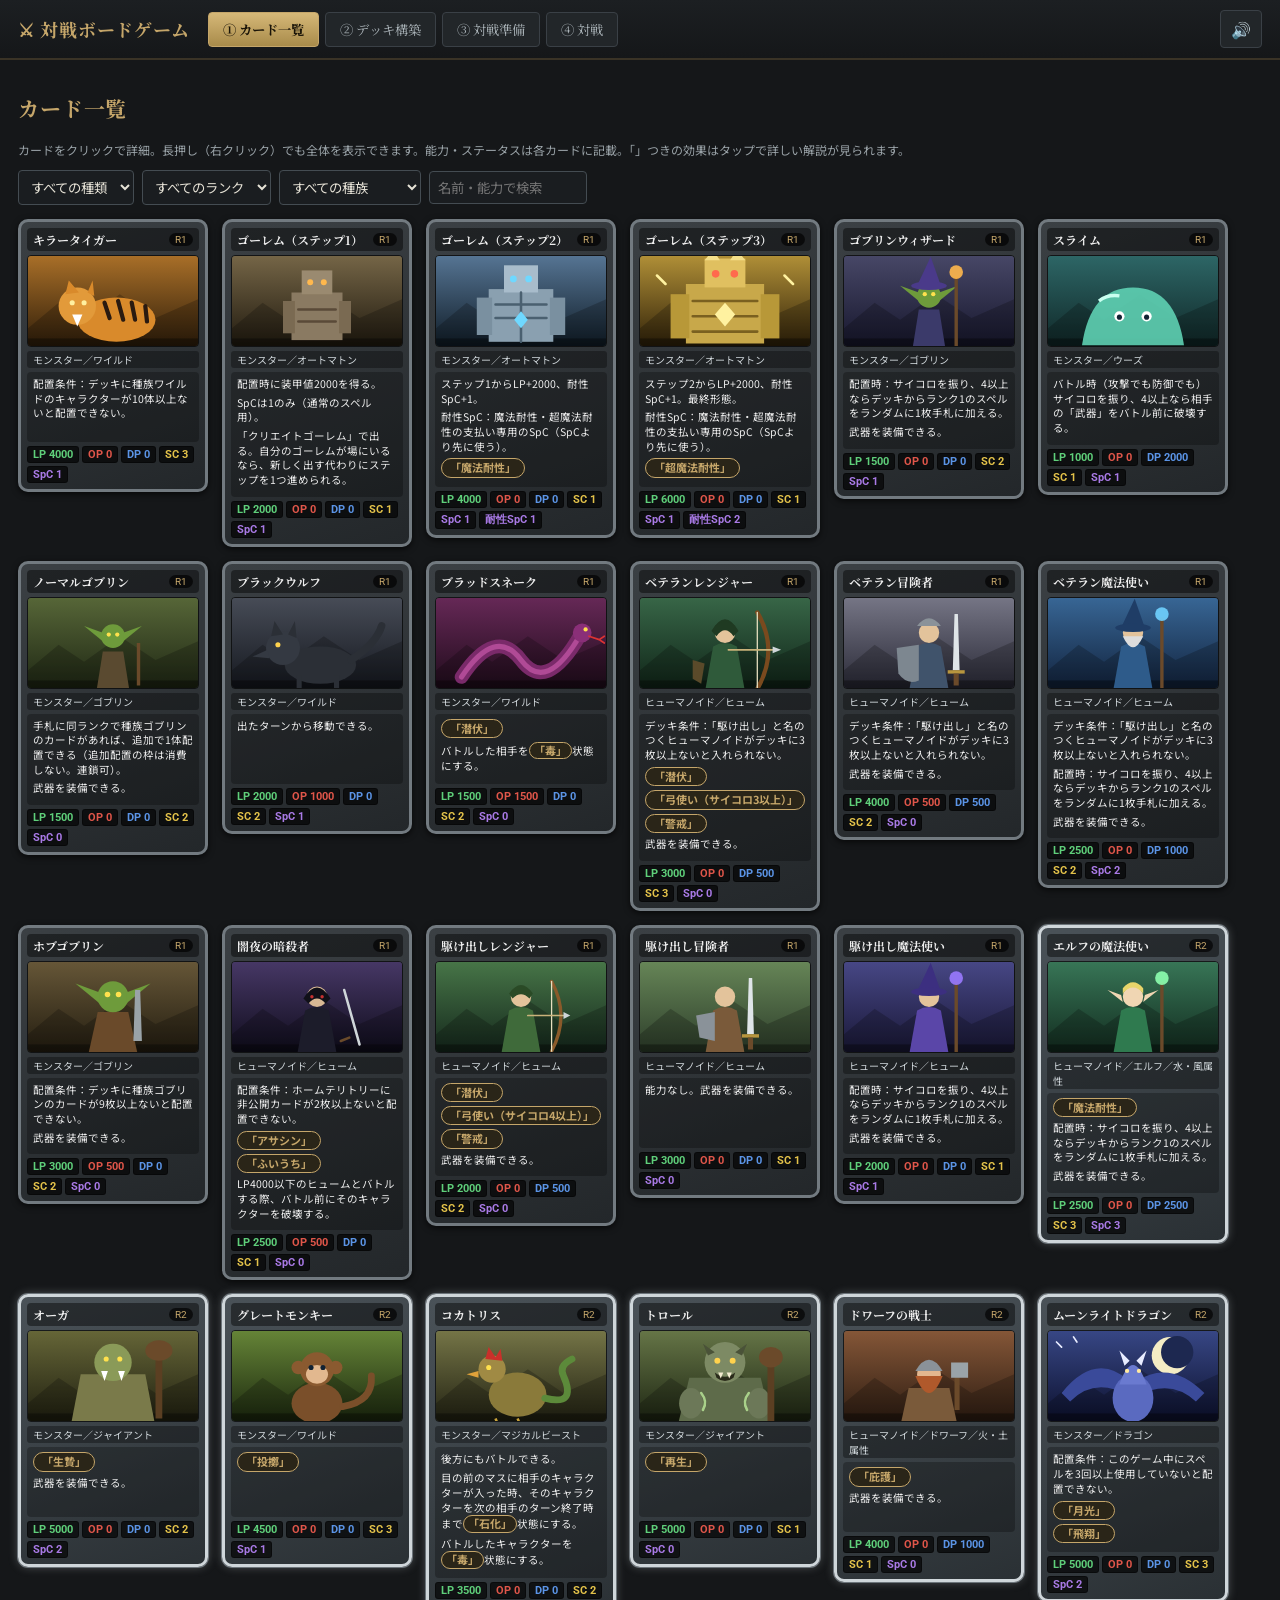
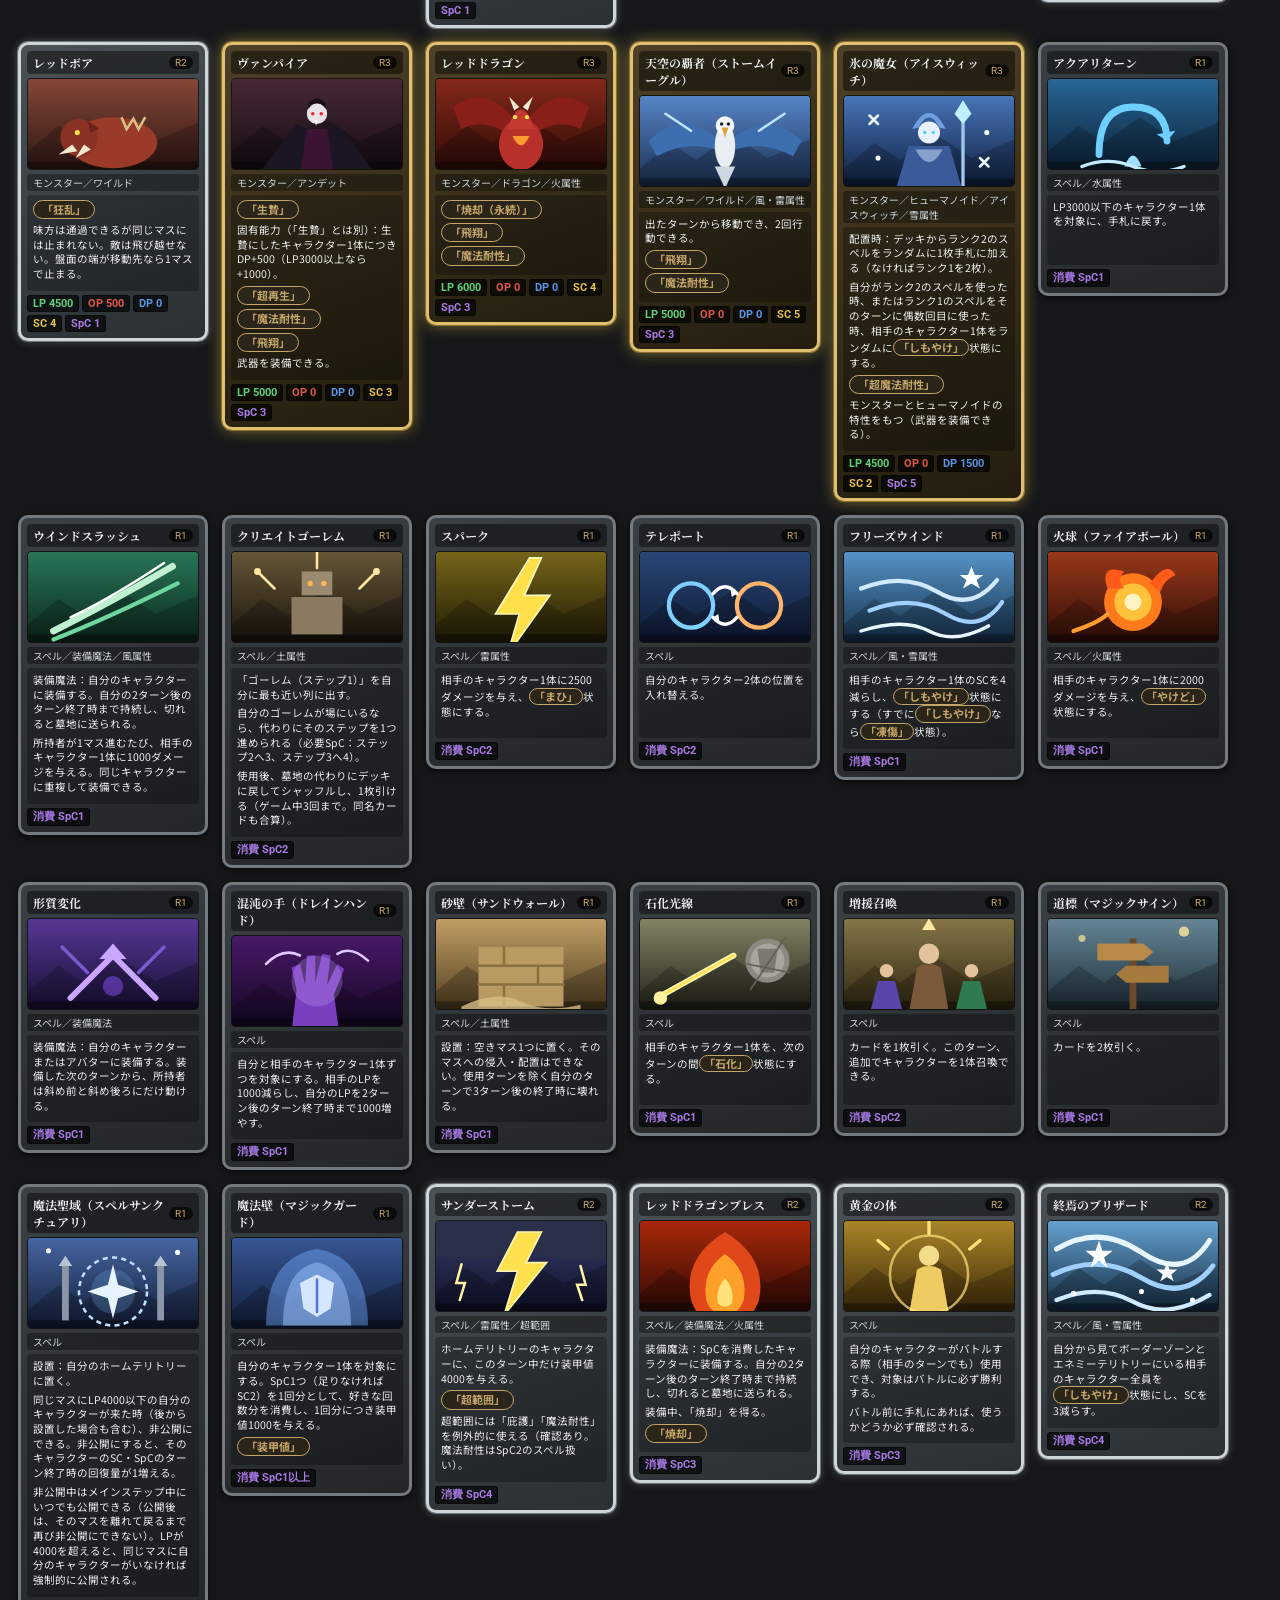
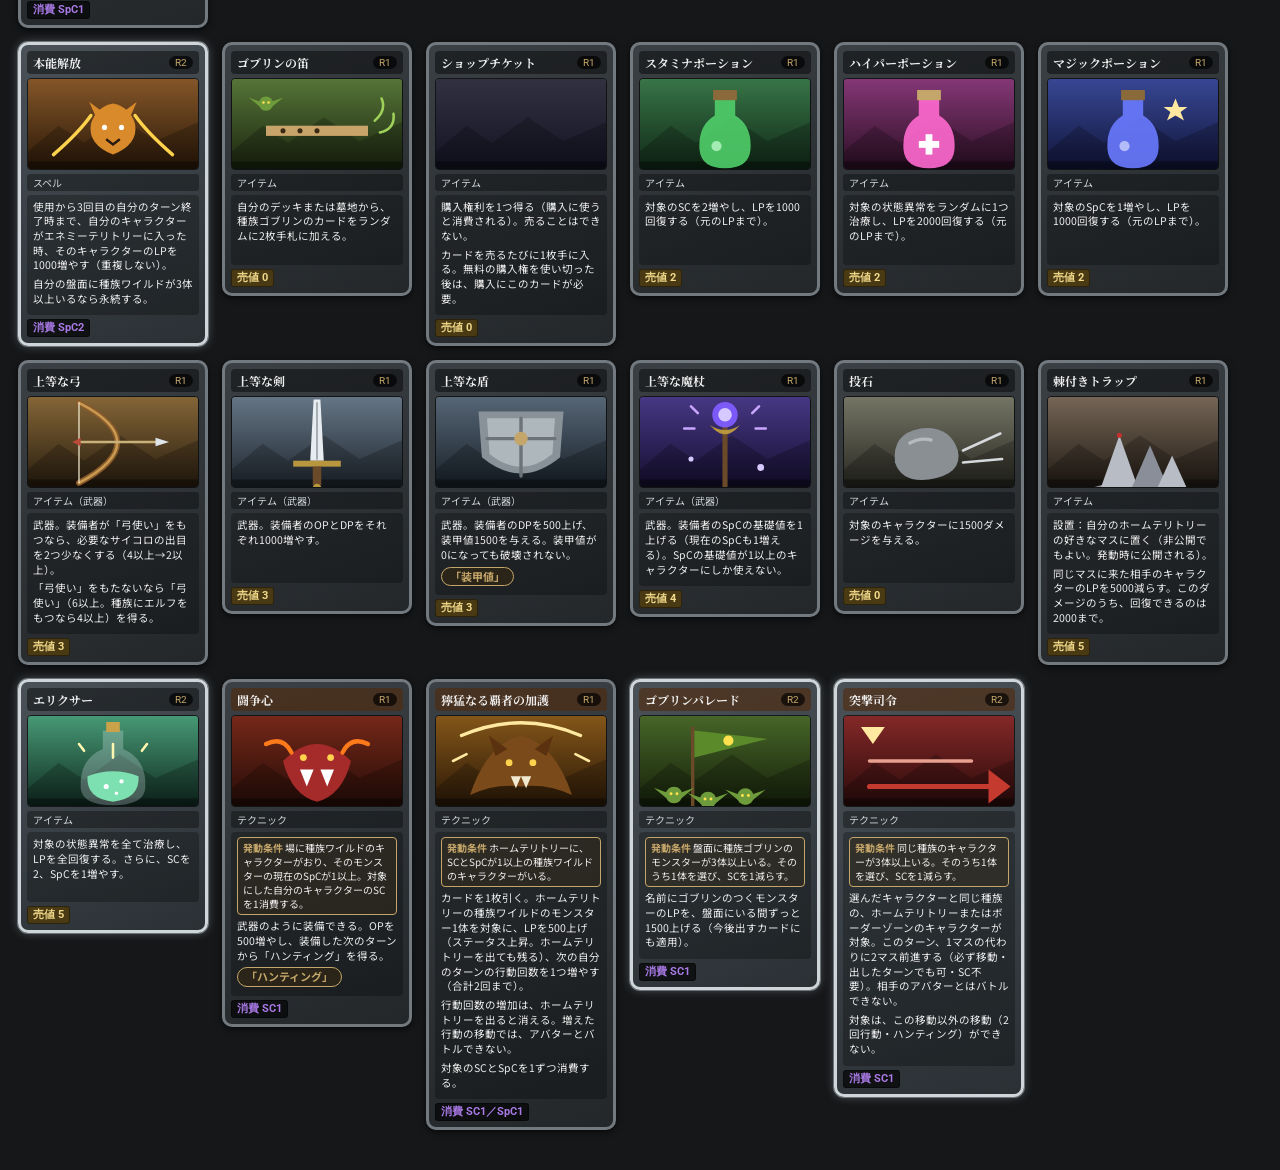
==== taisen-board-game-p2p.html @ a4fe21cf "Add files via upload" ====
<!doctype html>
<html lang="ja"><head><meta charset="utf-8"><meta name="viewport" content="width=device-width,initial-scale=1">
<title>対戦ボードゲーム</title>
<link href="https://fonts.googleapis.com/css2?family=Noto+Serif+JP:wght@600;700&family=Noto+Sans+JP:wght@400;500;700&family=Roboto:wght@500;700&display=swap" rel="stylesheet">
<style>:root{--bg:#151719;--panel:#222629;--panel2:#2b3034;--gold:#C5A66A;--silver:#AEB7BC;--lp:#5fcf7a;--op:#e0564a;--dp:#5b94e6;--sc:#e3c24a;--spc:#a97ae6;--danger:#6e1f1f;--text:#e6e2d6}
*{box-sizing:border-box}
html,body{margin:0;background:var(--bg);color:var(--text);font-family:'Noto Sans JP',sans-serif;font-size:14px}
h1,h2,h3,.serif{font-family:'Noto Serif JP',serif;color:var(--gold);letter-spacing:.04em}
header{display:flex;align-items:center;gap:18px;padding:10px 18px;background:linear-gradient(#1c1f22,#151719);border-bottom:2px solid #3a3326;position:sticky;top:0;z-index:20}
header h1{font-size:18px;margin:0;white-space:nowrap}
nav{display:flex;gap:6px;flex-wrap:wrap}
nav button{background:var(--panel);color:var(--silver);border:1px solid #3a4046;padding:7px 14px;border-radius:4px;cursor:pointer;font-family:'Noto Serif JP',serif}
nav button.on{background:linear-gradient(#d6b878,#a88b4a);color:#1a1408;border-color:var(--gold);font-weight:700}
main{padding:16px 18px 40px;max-width:1400px;margin:0 auto}
button{font-family:inherit}
.btn{background:#3a4046;color:var(--text);border:1px solid #555d64;padding:7px 14px;border-radius:4px;cursor:pointer}
.btn:hover{background:#464e55}
.btn.main{background:linear-gradient(#d6b878,#a88b4a);color:#1a1408;border-color:var(--gold);font-weight:700}
.btn.danger{background:var(--danger);border-color:#8a2f2f}
.btn:disabled{opacity:.4;cursor:default}
.btn.sm{padding:2px 8px;font-size:12px}
.bar{display:flex;gap:8px;flex-wrap:wrap;align-items:center;margin:8px 0 14px}
select,input[type=text],input[type=search]{background:#1a1d20;color:var(--text);border:1px solid #444c52;border-radius:4px;padding:6px 8px;font-family:inherit}
.panel{background:var(--panel);border:1px solid #3a4046;border-radius:6px;padding:10px;margin-bottom:10px}
.note{color:#9aa3a8;font-size:12px}
.err{color:#ff8a7a}.warn{color:#e3c24a}.ok{color:#7fe09a}
/* card */
.card{width:190px;border-radius:10px;padding:6px;display:flex;flex-direction:column;gap:4px;position:relative;font-size:11px;color:#eee;user-select:none;-webkit-user-select:none;-webkit-touch-callout:none}
.card .c-head{display:flex;justify-content:space-between;align-items:center;gap:4px;background:rgba(0,0,0,.45);padding:3px 6px;border-radius:4px}
.card .c-name{font-family:'Noto Serif JP',serif;font-weight:700;font-size:12px}
.card .c-rank{font-family:Roboto,sans-serif;font-size:10px;background:#000a;border-radius:8px;padding:1px 6px;color:var(--gold)}
.card .c-art{height:92px;border-radius:4px;overflow:hidden;border:1px solid #000a}
.card .c-art svg{width:100%;height:100%;display:block}
.card .c-type{font-size:10px;color:#cfd6da;background:rgba(0,0,0,.35);padding:1px 6px;border-radius:3px}
.card .c-text{font-size:10.5px;line-height:1.4;background:rgba(0,0,0,.28);padding:5px 6px;border-radius:4px;min-height:70px}
.card .c-text p{margin:0 0 4px}
.card .c-cond{border:1px solid var(--gold);border-radius:4px;padding:3px 5px;margin-bottom:4px;font-size:10px;background:#3a2f1a66}
.card .c-cond b{color:var(--gold)}
.card .c-stats{display:flex;gap:3px;flex-wrap:wrap}
.card.sm{zoom:.72}.card.sm .c-text{display:none}
.card.lg{zoom:1.75}
.rank1{background:linear-gradient(160deg,#3b4044,#23272a);border:3px solid #727a80;box-shadow:0 2px 6px #000a}
.rank2{background:linear-gradient(160deg,#4a5258,#2a3034);border:3px solid #cfd6da;box-shadow:0 0 0 1px #6c747a,0 0 10px #aeb7bc66}
.rank3{background:linear-gradient(160deg,#4d4128,#241d0e);border:3px solid #e0c070;box-shadow:0 0 0 1px #8a6f2e,0 0 16px #d9b84a99}
.k-tech .c-head{background:rgba(80,40,10,.6)}
.chip{font-family:Roboto,sans-serif;font-weight:700;font-size:10.5px;padding:1px 5px;border-radius:3px;background:#000a;border:1px solid #0006}
.chip.lp,.st-LP{color:var(--lp)}.chip.op,.st-OP{color:var(--op)}.chip.dp,.st-DP{color:var(--dp)}.chip.sc,.st-SC{color:var(--sc)}.chip.spc,.st-SpC{color:var(--spc)}.chip.cost{color:var(--spc)}
.grid{display:flex;flex-wrap:wrap;gap:14px;align-items:flex-start}
.gcard{cursor:pointer;position:relative}
.gcard:hover{transform:translateY(-3px)}
.cnt{position:absolute;top:-6px;right:-6px;background:var(--gold);color:#1a1408;font-weight:700;border-radius:12px;min-width:24px;text-align:center;padding:2px 6px;z-index:2;font-family:Roboto}
/* builder */
.builder{display:grid;grid-template-columns:1fr 360px;gap:16px}
@media(max-width:900px){.builder{grid-template-columns:1fr}}
.drow{display:flex;align-items:center;gap:6px;padding:4px 6px;border-bottom:1px solid #333a40;cursor:default}
.drow .n{flex:1}.drow .r{font-size:10px;color:var(--gold)}
.sticky{position:sticky;top:64px}
/* board */
.battle{display:grid;grid-template-columns:auto 220px;gap:12px;align-items:start}
@media(max-width:1000px){.battle{grid-template-columns:1fr}}
.boardwrap{display:grid;grid-template-columns:auto minmax(0,1fr);width:max-content;max-width:100%}
.rowlabels,.collabels{display:grid;gap:2px;color:var(--gold);font-family:Roboto,sans-serif;font-weight:700;font-size:13px;text-align:center;align-items:center}
.rowlabels{grid-template-rows:repeat(7,1fr);padding:9px 4px 9px 0}
.collabels{grid-template-columns:repeat(7,1fr);padding:2px 9px 0}
.board{display:grid;width:max-content;grid-template-columns:repeat(7,84px);grid-template-rows:repeat(7,84px);gap:2px;background:#0c0d0e;padding:6px;border:3px solid #4a4030;border-radius:6px;background-image:radial-gradient(#1d2022,#101112)}
.cell{position:relative;background:linear-gradient(145deg,#4a4e52,#33373b);border:1px solid #1a1c1e;cursor:pointer;overflow:hidden;box-shadow:inset 0 0 8px #0008}
.cell.t-home{filter:none}.cell.t-border{background:linear-gradient(145deg,#5a5142,#3d372c)}.cell.t-enemy{background:linear-gradient(145deg,#52423f,#38292a)}
.cell.hl-move{outline:3px solid #4a90e8;outline-offset:-3px;box-shadow:inset 0 0 14px #4a90e8aa}
.cell.hl-attack{outline:3px solid #e24a3a;outline-offset:-3px;box-shadow:inset 0 0 14px #e24a3aaa}
.cell.hl-target{outline:3px solid #a97ae6;outline-offset:-3px;box-shadow:inset 0 0 14px #a97ae6aa}
.cell.hl-place{outline:3px solid #4a90e8;outline-offset:-3px}
.cell.hl-pay{outline:3px solid #e3c24a;outline-offset:-3px;box-shadow:inset 0 0 14px #e3c24aaa}
.cell.picked{outline:4px solid #fff;outline-offset:-4px}
.cell.hl-sel{outline:3px solid var(--gold);outline-offset:-3px}
.wall{position:absolute;inset:0;background:repeating-linear-gradient(0deg,#b89a62 0 14px,#8a6f3e 14px 16px);opacity:.85;display:flex;align-items:flex-end;justify-content:center;font-size:10px;color:#2a1c08}
.unit{position:absolute;inset:1px;border:2px solid #888;border-radius:4px;overflow:hidden;background:#111}
.unit.mine{border-color:#d9b84a}.unit.foe{border-color:#c0463a}
.unit .uart{position:absolute;inset:0}.unit .uart svg{width:100%;height:100%;display:block}
.unit .un{position:absolute;top:0;left:0;right:0;background:#000b;font-size:9px;padding:0 2px;white-space:nowrap;overflow:hidden;text-overflow:ellipsis}
.unit .us{position:absolute;bottom:0;left:0;right:0;background:#000c;display:flex;flex-wrap:wrap;gap:0 3px;padding:0 2px;font-family:Roboto;font-size:9px;font-weight:700;line-height:1.2}
.unit .stat{position:absolute;top:12px;right:1px;font-size:11px;text-shadow:0 0 3px #000}
.unit.hid{opacity:.7}.unit.fh{background:#2a2438;display:flex;align-items:center;justify-content:center;font-size:26px;color:var(--gold)}
.up{color:#ffb347!important;text-shadow:0 0 5px #ff9a2e}
.down{color:#ff7a7a!important}
.armor{color:#7fe3ff;text-shadow:0 0 5px #3ab}
.cell.acted .unit{filter:saturate(.5) brightness(.85)}
.hand{display:flex;gap:6px;overflow-x:auto;padding:8px 4px;margin-top:10px;background:#1a1d20;border:1px solid #333a40;border-radius:6px;min-height:150px}
.hcard{cursor:pointer;flex:none;border-radius:10px;transition:transform .1s}
.hcard.sel{transform:translateY(-10px);box-shadow:0 0 0 3px var(--gold)}
.back{width:100px;height:140px;border-radius:8px;border:3px solid #6d7378;background:repeating-linear-gradient(45deg,#2a2438 0 8px,#1e1a2c 8px 16px);flex:none}
.log{max-height:170px;overflow:auto;font-size:10.5px;line-height:1.35}
.spcount{color:var(--gold)}
.log div{border-bottom:1px solid #30363b;padding:1px 0}
.pinfo{display:flex;justify-content:space-between;gap:6px;align-items:center;flex-wrap:wrap}
.turnbar{display:flex;gap:10px;align-items:center;flex-wrap:wrap;margin-bottom:10px}
.badge{background:var(--panel2);padding:3px 10px;border-radius:12px;border:1px solid #444c52}
/* overlays */
#dlg,#modal,#cutin{position:fixed;inset:0;z-index:100;display:none;align-items:center;justify-content:center;background:#000a}
#cutin{z-index:200;background:#000c;pointer-events:auto}
.dbox{background:var(--panel);border:2px solid var(--gold);border-radius:8px;padding:18px 22px;max-width:560px;box-shadow:0 8px 30px #000}
.dbox p{margin:0 0 14px;line-height:1.6}
.dbtn{display:flex;gap:8px;flex-wrap:wrap;justify-content:flex-end}
#toast{position:fixed;left:50%;bottom:24px;transform:translateX(-50%);z-index:300;display:flex;flex-direction:column;gap:6px;align-items:center;pointer-events:none}
#toast div{background:#000d;border:1px solid var(--gold);color:var(--text);padding:8px 16px;border-radius:6px;animation:fade 3s forwards}
@keyframes fade{0%{opacity:0;transform:translateY(8px)}10%{opacity:1;transform:none}85%{opacity:1}100%{opacity:0}}
.cutcard{animation:pop .25s ease-out}
@keyframes pop{from{transform:scale(.6);opacity:0}to{transform:scale(1);opacity:1}}
.mbox{max-height:92vh;overflow:auto;padding:14px;background:var(--panel);border:2px solid var(--gold);border-radius:8px;max-width:96vw}
.mrow{display:flex;gap:20px;flex-wrap:wrap;align-items:flex-start}
.kv{font-size:12px;line-height:1.7}
.kv b{color:var(--gold)}
.tag{display:inline-block;background:#3a2a4a;border:1px solid #6a4a8a;border-radius:10px;padding:0 8px;margin:1px;font-size:11px}
.tag.bad{background:#4a2a2a;border-color:#8a4a4a}

/* ===== スマホ対応：横スワイプを使わない ===== */
html{-webkit-text-size-adjust:100%}
.btn,.gcard,.hcard,.cell,nav button{touch-action:manipulation}
[data-card]{-webkit-touch-callout:none;-webkit-user-select:none;user-select:none}
.mob-only{display:none}
@media(max-width:700px){
  .mob-only{display:block}.desk-only{display:none!important}
  header{position:static;padding:6px 8px;gap:6px}
  header h1{display:none}
  nav{width:100%;gap:4px;flex-wrap:nowrap}
  nav button{flex:1;padding:9px 2px;font-size:12px;min-height:40px;white-space:nowrap}
  main{padding:8px 8px 28px}
  h2{font-size:17px;margin:6px 0}
  .btn{min-height:40px;padding:8px 12px}.btn.sm{min-height:34px;min-width:36px}
  select,input[type=text],input[type=search]{min-height:40px;font-size:16px}
  .bar{margin:6px 0 8px}
  .grid{gap:8px;justify-content:flex-start}
  #grid .card.full{zoom:.86}
  .card.sm{zoom:.62}
  .hand .card.sm{zoom:.46}
  .card.lg{zoom:1.45}
  .builder{grid-template-columns:1fr}
  .sticky{position:static}
  .minibar{position:sticky;top:0;z-index:15;display:flex;gap:8px;align-items:center;justify-content:space-between;background:#101214ee;border:1px solid #3a4046;border-radius:6px;padding:6px 8px;margin:6px 0}
  .battle{grid-template-columns:1fr;gap:6px}
  .board{width:100%!important;grid-template-columns:repeat(7,minmax(0,1fr))!important;grid-template-rows:none!important;padding:3px;gap:1px}
  .cell{aspect-ratio:1/1}
  .unit{inset:0;border-width:1.5px}
  .unit .un{font-size:7px;padding:0 1px}
  .unit .us{font-size:7px;line-height:1.1;gap:0 2px}
  .unit .stat{font-size:9px;top:9px}
  .wall{font-size:8px}
  .turnbar{gap:5px;margin-bottom:6px}
  .badge{padding:2px 8px;font-size:12px}
  .turnbar .btn{padding:6px 8px;font-size:12px;min-height:38px}
  .hand{flex-wrap:wrap;overflow:visible;min-height:0;gap:5px;padding:6px 3px;margin-top:6px}
  .hcard{margin:0}
  .back{width:44px;height:62px}
  .dbox{max-width:94vw;padding:14px}
  .dbtn .btn{flex:1 1 100%}
  .mbox{max-width:98vw;padding:10px}
  .pkpanel{position:sticky;top:0;z-index:15}
  .log{max-height:none}
  .strip{display:flex;gap:6px;align-items:center;flex-wrap:wrap;font-size:12px}
}

@media(max-width:700px){
  .boardwrap{width:100%}
  .rowlabels{gap:1px;padding:6px 3px 6px 0;font-size:11px}
  .collabels{gap:1px;padding:1px 6px 0;font-size:11px}
}

/* サンダーストーム演出 */
.cell.th-roll{outline:3px solid #ffe14d;outline-offset:-3px;box-shadow:inset 0 0 16px #ffe14daa;filter:brightness(1.4)}
.cell.th-hit{background:linear-gradient(145deg,#fff6b0,#e8b820)!important;box-shadow:inset 0 0 22px #fffbe0;animation:thflash .3s ease-in-out 3}
@keyframes thflash{50%{filter:brightness(1.7)}}

.gameover{position:fixed;inset:0;z-index:300;display:flex;align-items:center;justify-content:center;background:#000c}
.gobox{text-align:center;padding:28px 34px;border:2px solid var(--gold);background:linear-gradient(#22262a,#14171a);border-radius:10px;box-shadow:0 0 40px #000;max-width:92vw}
.gobig{font-family:'Noto Serif JP',serif;font-size:34px;font-weight:700;color:var(--gold);margin-bottom:10px}
.gameover.lose .gobig{color:#c46a6a}
.gosub{font-size:16px;margin:6px 0}.gosub.small{font-size:13px;opacity:.8;margin-bottom:16px}
@media(max-width:700px){.gobig{font-size:26px}}

.coin{color:#e8c55a}
.shop{margin-top:6px}.shoprow{display:flex;align-items:center;gap:6px;margin:4px 0;font-size:12px}.shoprow .n{flex:1}.shoprow small{opacity:.7}.shoprow.sold{opacity:.45}
.chip.sell{background:#4a3a14;color:#f1d98a}

.cell{position:relative}.hbadge{position:absolute;right:2px;bottom:2px;font-size:10px;padding:0 4px;border-radius:8px;background:#2a3a5a;color:#cfe0ff;border:1px solid #6a8acf;pointer-events:none;z-index:3}.hbadge.foe{background:#4a2a2a;color:#ffd0d0;border-color:#cf6a6a}

.kwp{margin:2px 0}.kw{font:inherit;font-size:11px;font-weight:700;color:var(--gold);background:#2a2518;border:1px solid var(--gold);border-radius:10px;padding:1px 8px;cursor:pointer}.kw:hover{background:#3a321f}
#kwpop{position:fixed;inset:0;z-index:400;display:none;align-items:center;justify-content:center;background:#000a;padding:16px}
.kwbox{max-width:420px;background:linear-gradient(#22262a,#14171a);border:2px solid var(--gold);border-radius:10px;padding:18px 20px;box-shadow:0 0 30px #000}
.kwt{font-family:'Noto Serif JP',serif;font-size:20px;font-weight:700;color:var(--gold);margin-bottom:8px}.kwd{font-size:14px;line-height:1.6;margin-bottom:10px}

.sbadge{position:absolute;left:3px;top:1px;font-size:12px;color:#9fd0ff;text-shadow:0 0 4px #4a8acf;pointer-events:none;z-index:2}.sbadge.foe{color:#ffb0b0;text-shadow:0 0 4px #cf4a4a}

.sbadge.trap{left:auto;right:3px;top:1px;color:#f0c060;text-shadow:0 0 4px #a06a10}.sbadge.trap.foe{color:#ff8a6a}

.sfxbtn{background:var(--panel);color:var(--silver);border:1px solid #3a4046;border-radius:4px;padding:6px 10px;cursor:pointer;font-size:16px;margin-left:auto}

.artimg{width:100%;height:100%;object-fit:cover;object-position:50% 24%;display:block;-webkit-user-drag:none;user-select:none}
.stbtn{cursor:pointer;color:inherit;font-family:inherit}.stk{display:inline;padding:0 4px}
</style></head>
<body>
<header><h1>⚔ 対戦ボードゲーム</h1><nav>
<button data-s="cards">① カード一覧</button><button data-s="builder">② デッキ構築</button><button data-s="prep">③ 対戦準備</button><button data-s="battle">④ 対戦</button></nav><button type="button" id="sfxbtn" class="sfxbtn" title="効果音のオン／オフ" aria-label="効果音のオン／オフ">🔊</button></header>
<main id="app"></main>
<div id="dlg"></div><div id="modal"></div><div id="cutin"></div><div id="toast"></div>
<script>/* カードイラスト（画像）：現在は未使用 */
const ART_IMG_B64 = {};

'use strict';
/* ===== カードデータ ===== */
const CARDS = {};
const D = (id, o) => { CARDS[id] = Object.assign({ id, rank: 1, txt: [], ab: [] }, o); };
/* 属性：キャラクターが所持する属性（同じ属性のスペルは、必要SpCが2以上なら1少なくなる） */
const charAttrs = cid => {
  const c = CARDS[cid], r = String(c.race || ''), a = [];
  if (r.includes('エルフ')) a.push('水', '風');
  if (r.includes('ドワーフ')) a.push('火', '土');
  if (cid === 'iceWitch') a.push('雪');
  if (cid === 'redDragon') a.push('火');
  if (cid === 'stormEagle') a.push('風', '雷');
  return [...new Set(a)];
};
const CH = (id, o) => D(id, Object.assign({ kind: 'char' }, o));

CH('avatar', { name: 'アバター', kind: 'avatar', cat: 'アバター', race: '', lp: 2000, op: 0, dp: 0, sc: 1, spc: 1, txt: ['敗北条件に直結する盤上ユニット。バトルに負けたプレイヤーは敗北する。', '「形質変化」以外のカードの対象にならない。'] });

CH('rookieAdv', { name: '駆け出し冒険者', cat: 'ヒューマノイド', race: 'ヒューム', lp: 3000, op: 0, dp: 0, sc: 1, spc: 0, weapon: true, txt: ['能力なし。武器を装備できる。'] });
CH('rookieMage', { name: '駆け出し魔法使い', cat: 'ヒューマノイド', race: 'ヒューム', lp: 2000, op: 0, dp: 0, sc: 1, spc: 1, weapon: true, ab: ['wizDice'], txt: ['配置時：サイコロを振り、4以上ならデッキからランク1のスペルをランダムに1枚手札に加える。', '武器を装備できる。'] });
CH('normalGob', { name: 'ノーマルゴブリン', cat: 'モンスター', race: 'ゴブリン', lp: 1500, op: 0, dp: 0, sc: 2, spc: 0, weapon: true, ab: ['goblinSummon'], txt: ['手札に同ランクで種族ゴブリンのカードがあれば、追加で1体配置できる（追加配置の枠は消費しない。連鎖可）。', '武器を装備できる。'] });
CH('hobGob', { name: 'ホブゴブリン', cat: 'モンスター', race: 'ゴブリン', lp: 3000, op: 500, dp: 0, sc: 2, spc: 0, weapon: true, ab: ['hobCond'], txt: ['配置条件：デッキに種族ゴブリンのカードが9枚以上ないと配置できない。', '武器を装備できる。'] });
CH('slime', { name: 'スライム', cat: 'モンスター', race: 'ウーズ', lp: 1000, op: 0, dp: 2000, sc: 1, spc: 1, ab: ['slime'], txt: ['バトル時（攻撃でも防御でも）サイコロを振り、4以上なら相手の「武器」をバトル前に破壊する。'] });
CH('vetAdv', { name: 'ベテラン冒険者', cat: 'ヒューマノイド', race: 'ヒューム', lp: 4000, op: 500, dp: 500, sc: 2, spc: 0, weapon: true, txt: ['デッキ条件：「駆け出し」と名のつくヒューマノイドがデッキに3枚以上ないと入れられない。', '武器を装備できる。'] });
CH('vetMage', { name: 'ベテラン魔法使い', cat: 'ヒューマノイド', race: 'ヒューム', lp: 2500, op: 0, dp: 1000, sc: 2, spc: 2, weapon: true, ab: ['wizDice'], txt: ['デッキ条件：「駆け出し」と名のつくヒューマノイドがデッキに3枚以上ないと入れられない。', '配置時：サイコロを振り、4以上ならデッキからランク1のスペルをランダムに1枚手札に加える。', '武器を装備できる。'] });
CH('dwarf', { name: 'ドワーフの戦士', cat: 'ヒューマノイド', race: 'ドワーフ', rank: 2, lp: 4000, op: 0, dp: 1000, sc: 1, spc: 0, weapon: true, ab: ['dwarf'], txt: ['庇護：相手が自分のキャラクターを対象にアイテムを使う時、ゲーム中1度だけ、対象をこのキャラクターに変更できる（相手のキャラクターが対象の時は発動しない）。', '武器を装備できる。'] });
CH('gobWiz', { name: 'ゴブリンウィザード', cat: 'モンスター', race: 'ゴブリン', lp: 1500, op: 0, dp: 0, sc: 2, spc: 1, weapon: true, ab: ['wizDice'], txt: ['配置時：サイコロを振り、4以上ならデッキからランク1のスペルをランダムに1枚手札に加える。', '武器を装備できる。'] });
CH('ogre', { name: 'オーガ', cat: 'モンスター', race: 'ジャイアント', rank: 2, lp: 5000, op: 0, dp: 0, sc: 2, spc: 2, weapon: true, ab: ['sacrifice'], txt: ['生贄：LP合計1500以上になるよう自分のキャラクターを破壊して配置する。合計4500以上なら2列目にも配置できる。', '武器を装備できる。'] });
CH('redBoar', { name: 'レッドボア', cat: 'モンスター', race: 'ワイルド', rank: 2, lp: 4500, op: 500, dp: 0, sc: 4, spc: 1, ab: ['berserk'], txt: ['狂乱：1マスの代わりに必ず2マス動く（移動のSC+1）。1ターンに1度は必ず移動する（SC不足なら不要）。', '味方は通過できるが同じマスには止まれない。敵は飛び越せない。盤面の端が移動先なら1マスで止まる。'] });
CH('elfMage', { name: 'エルフの魔法使い', cat: 'ヒューマノイド', race: 'エルフ', rank: 2, lp: 2500, op: 0, dp: 2500, sc: 3, spc: 3, weapon: true, ab: ['magicResist', 'wizDice'], txt: ['魔法耐性：相手のスペルが自分に効く時、消費SpC+1のSpCを支払って打ち消せる（SC代用不可）。', '配置時：サイコロを振り、4以上ならデッキからランク1のスペルをランダムに1枚手札に加える。', '武器を装備できる。'] });
CH('redDragon', { name: 'レッドドラゴン', cat: 'モンスター', race: 'ドラゴン', rank: 3, lp: 6000, op: 0, dp: 0, sc: 4, spc: 3, ab: ['incinerate', 'flight', 'magicResist'], txt: ['焼却（永続）：正面のマスの相手キャラクターのLPを、このキャラクターのLP分減らし、正面のマスの相手の設置カードを破壊する。', '飛翔：設置カードの影響を受けない。', '魔法耐性：相手のスペルが自分に効く時、消費SpC+1のSpCを支払って打ち消せる（SC代用不可）。'] });
CH('troll', { name: 'トロール', cat: 'モンスター', race: 'ジャイアント', rank: 2, lp: 5000, op: 0, dp: 0, sc: 1, spc: 0, ab: ['regen'], txt: ['再生：ダメージを受けた後、LPを500回復する（元のLPまで）。'] });
CH('iceWitch', { name: '氷の魔女（アイスウィッチ）', cat: 'モンスター／ヒューマノイド', race: 'アイスウィッチ', rank: 3, lp: 4500, op: 0, dp: 1500, sc: 2, spc: 5, weapon: true, ab: ['witchEtb', 'witchChill', 'superResist'], txt: ['配置時：デッキからランク2のスペルをランダムに1枚手札に加える（なければランク1を2枚）。', '自分がランク2のスペルを使った時、またはランク1のスペルをそのターンに偶数回目に使った時、相手のキャラクター1体をランダムに「しもやけ」状態にする。', '超魔法耐性：「魔法耐性」と同じだが、支払うSpCは消費SpCと同じで、1ターンに2度まで使える。「魔法耐性」としても扱う。', 'モンスターとヒューマノイドの特性をもつ（武器を装備できる）。'] });
CH('golem1', { name: 'ゴーレム（ステップ1）', token: true, cat: 'モンスター', race: 'オートマトン', lp: 2000, op: 0, dp: 0, sc: 1, spc: 1, rspc: 0, txt: ['配置時に装甲値2000を得る。', 'SpCは1のみ（通常のスペル用）。', '「クリエイトゴーレム」で出る。自分のゴーレムが場にいるなら、新しく出す代わりにステップを1つ進められる。'] });
CH('golem2', { name: 'ゴーレム（ステップ2）', token: true, cat: 'モンスター', race: 'オートマトン', lp: 4000, op: 0, dp: 0, sc: 1, spc: 1, rspc: 1, ab: ['magicResist'], txt: ['ステップ1からLP+2000、耐性SpC+1。', '耐性SpC：魔法耐性・超魔法耐性の支払い専用のSpC（SpCより先に使う）。', '魔法耐性：相手のスペルが自分に効く時、消費SpC+1のSpCを支払って打ち消せる（SC代用不可）。'] });
CH('golem3', { name: 'ゴーレム（ステップ3）', token: true, cat: 'モンスター', race: 'オートマトン', lp: 6000, op: 0, dp: 0, sc: 1, spc: 1, rspc: 2, ab: ['superResist'], txt: ['ステップ2からLP+2000、耐性SpC+1。最終形態。', '耐性SpC：魔法耐性・超魔法耐性の支払い専用のSpC（SpCより先に使う）。', '超魔法耐性：「魔法耐性」と同じだが、支払うSpCは消費SpCと同じで、1ターンに2度まで使える。「魔法耐性」としても扱う。'] });
CH('rookieRanger', { name: '駆け出しレンジャー', cat: 'ヒューマノイド', race: 'ヒューム', lp: 2000, op: 0, dp: 500, sc: 2, spc: 0, weapon: true, archer: 4, ab: ['stealth', 'archer', 'scout'], txt: ['潜伏：配置時、ホームテリトリーの好きなマスに非公開で置ける（場所は相手に伝わる）。非公開中は居ないものとして扱う。配置から自分のターンが3回経過した後、メインステップ中にいつでも公開できる。1ターン1体の配置制限の対象外。', '弓使い（サイコロ4以上）：メインステップ中にSC1を支払い、相手のキャラクター1体を対象にサイコロを振る。4以上ならLPを1000減らす。1ターンに1度。', '警戒：メインステップ中にSC1を支払い、相手のホームテリトリーの非公開カード1枚を非公開のまま確認し、印をつける。1キャラクターにつき1ターンに1度。', '武器を装備できる。'] });
CH('darkAssassin', { name: '闇夜の暗殺者', cat: 'ヒューマノイド', race: 'ヒューム', rank: 1, lp: 2500, op: 500, dp: 0, sc: 1, spc: 0, ab: ['darkCond', 'assassin', 'ambush', 'assassinate'], txt: ['配置条件：ホームテリトリーに非公開カードが2枚以上ないと配置できない。', 'アサシン：ホームテリトリーで非公開カードと同じマスにいる間、移動の際に、自分の別の非公開カードのあるマスへ移動できる。「警戒」を受けた非公開カードには使えない。', 'ふいうち：後方にもバトルできる。後方へのバトル中のみOP+1000。', 'LP4000以下のヒュームとバトルする際、バトル前にそのキャラクターを破壊する。'] });
CH('vetRanger', { name: 'ベテランレンジャー', cat: 'ヒューマノイド', race: 'ヒューム', lp: 3000, op: 0, dp: 500, sc: 3, spc: 0, weapon: true, archer: 3, ab: ['stealth', 'archer', 'scout'], txt: ['デッキ条件：「駆け出し」と名のつくヒューマノイドがデッキに3枚以上ないと入れられない。', '潜伏：配置時、ホームテリトリーの好きなマスに非公開で置ける（場所は相手に伝わる）。非公開中は居ないものとして扱う。配置から自分のターンが3回経過した後、メインステップ中にいつでも公開できる。1ターン1体の配置制限の対象外。', '弓使い（サイコロ3以上）：メインステップ中にSC1を支払い、相手のキャラクター1体を対象にサイコロを振る。3以上ならLPを1000減らす。1ターンに1度。', '警戒：メインステップ中にSC1を支払い、相手のホームテリトリーの非公開カード1枚を非公開のまま確認し、印をつける。1キャラクターにつき1ターンに1度。', '武器を装備できる。'] });
CH('moonDragon', { name: 'ムーンライトドラゴン', cat: 'モンスター', race: 'ドラゴン', rank: 2, lp: 5000, op: 0, dp: 0, sc: 3, spc: 2, ab: ['moonCond', 'moonReset', 'flight'], txt: ['配置条件：このゲーム中にスペルを3回以上使用していないと配置できない。', '月光：ゲーム中2回まで、メインステップ中にSCを2減らして使える（盤面のこのカードを押して選ぶ）。互いに手札を山札に戻してシャッフルし、3枚ずつ引く。', '飛翔：設置カードの影響を受けない。'] });
CH('stormEagle', { name: '天空の覇者（ストームイーグル）', cat: 'モンスター', race: 'ワイルド', rank: 3, lp: 5000, op: 0, dp: 0, sc: 5, spc: 3, ab: ['haste', 'twoActions', 'magicResist', 'flight'], txt: ['出たターンから移動でき、2回行動できる。', '飛翔：設置カードの影響を受けない。', '魔法耐性：相手のスペルが自分に効く時、消費SpC+1のSpCを支払って打ち消せる（SC代用不可）。'] });
CH('blackWolf', { name: 'ブラックウルフ', cat: 'モンスター', race: 'ワイルド', lp: 2000, op: 1000, dp: 0, sc: 2, spc: 1, ab: ['haste'], txt: ['出たターンから移動できる。'] });
CH('killerTiger', { name: 'キラータイガー', cat: 'モンスター', race: 'ワイルド', lp: 4000, op: 0, dp: 0, sc: 3, spc: 1, ab: ['tigerCond'], txt: ['配置条件：デッキに種族ワイルドのキャラクターが10体以上ないと配置できない。'] });
CH('bloodSnake', { name: 'ブラッドスネーク', cat: 'モンスター', race: 'ワイルド', lp: 1500, op: 1500, dp: 0, sc: 2, spc: 0, ab: ['stealth', 'poisonTouch'], txt: ['潜伏：配置時、ホームテリトリーの好きなマスに非公開で置ける（場所は相手に伝わる）。非公開中は居ないものとして扱う。配置から自分のターンが3回経過した後、メインステップ中にいつでも公開できる。1ターン1体の配置制限の対象外。', 'バトルした相手を「毒」状態にする。'] });
CH('greatMonkey', { name: 'グレートモンキー', cat: 'モンスター', race: 'ワイルド', rank: 2, lp: 4500, op: 0, dp: 0, sc: 3, spc: 1, ab: ['throw'], txt: ['投擲：ゲーム中2回まで、メインステップ中にSCを2減らし、手札にアイテム「投石」を1枚出現させる。'] });
CH('vampire', { name: 'ヴァンパイア', cat: 'モンスター', race: 'アンデット', rank: 3, lp: 5000, op: 0, dp: 0, sc: 3, spc: 3, weapon: true, ab: ['sacrifice', 'superRegen', 'magicResist', 'flight'], txt: ['生贄：LP合計1500以上になるよう自分のキャラクターを破壊して配置する。合計4500以上なら2列目にも配置できる。', '固有能力（「生贄」とは別）：生贄にしたキャラクター1体につきDP+500（LP3000以上なら+1000）。', '超再生：ダメージを受けた後、LPを1500回復する（元のLPまで）。', '魔法耐性：相手のスペルが自分に効く時、消費SpC+1のSpCを支払って打ち消せる（SC代用不可）。', '飛翔：設置カードの影響を受けない。', '武器を装備できる。'] });
CH('cockatrice', { name: 'コカトリス', cat: 'モンスター', race: 'マジカルビースト', rank: 2, lp: 3500, op: 0, dp: 0, sc: 2, spc: 1, ab: ['backBattle', 'petrify', 'poisonTouch'], txt: ['後方にもバトルできる。', '目の前のマスに相手のキャラクターが入った時、そのキャラクターを次の相手のターン終了時まで「石化」状態にする。', 'バトルしたキャラクターを「毒」状態にする。'] });

/* スペル */
const SP = (id, o) => D(id, Object.assign({ kind: 'spell' }, o));
SP('createGolem', { name: 'クリエイトゴーレム', cost: 'SpC2', attr: '土', txt: ['「ゴーレム（ステップ1）」を自分に最も近い列に出す。', '自分のゴーレムが場にいるなら、代わりにそのステップを1つ進められる（必要SpC：ステップ2へ3、ステップ3へ4）。', '使用後、墓地の代わりにデッキに戻してシャッフルし、1枚引ける（ゲーム中3回まで。同名カードも合算）。'] });
SP('petrifyRay', { name: '石化光線', cost: 'SpC1', txt: ['相手のキャラクター1体を、次のターンの間「石化」状態にする。'] });
SP('spark', { name: 'スパーク', cost: 'SpC2', attr: '雷', txt: ['相手のキャラクター1体に2500ダメージを与え、「まひ」状態にする。'] });
SP('magicSanctuary', { name: '魔法聖域（スペルサンクチュアリ）', cost: 'SpC1', txt: ['設置：自分のホームテリトリーに置く。', '同じマスにLP4000以下の自分のキャラクターが来た時（後から設置した場合も含む）、非公開にできる。非公開にすると、そのキャラクターのSC・SpCのターン終了時の回復量が1増える。', '非公開中はメインステップ中にいつでも公開できる（公開後は、そのマスを離れて戻るまで再び非公開にできない）。LPが4000を超えると、同じマスに自分のキャラクターがいなければ強制的に公開される。'] });
SP('signpost', { name: '道標（マジックサイン）', cost: 'SpC1', txt: ['カードを2枚引く。'] });
SP('fireball', { name: '火球（ファイアボール）', cost: 'SpC1', attr: '火', txt: ['相手のキャラクター1体に2000ダメージを与え、「やけど」状態にする。'] });
SP('sandWall', { name: '砂壁（サンドウォール）', cost: 'SpC1', attr: '土', txt: ['設置：空きマス1つに置く。そのマスへの侵入・配置はできない。使用ターンを除く自分のターンで3ターン後の終了時に壊れる。'] });
SP('freezeWind', { name: 'フリーズウインド', cost: 'SpC1', attr: '風・雪', txt: ['相手のキャラクター1体のSCを4減らし、「しもやけ」状態にする（すでに「しもやけ」なら「凍傷」状態）。'] });
SP('shiftForm', { name: '形質変化', cost: 'SpC1', equip: true, txt: ['装備魔法：自分のキャラクターまたはアバターに装備する。装備した次のターンから、所持者は斜め前と斜め後ろにだけ動ける。'] });
SP('teleport', { name: 'テレポート', cost: 'SpC2', txt: ['自分のキャラクター2体の位置を入れ替える。'] });
SP('reinforce', { name: '増援召喚', cost: 'SpC2', txt: ['カードを1枚引く。このターン、追加でキャラクターを1体召喚できる。'] });
SP('magicGuard', { name: '魔法壁（マジックガード）', cost: 'SpC1以上', txt: ['自分のキャラクター1体を対象にする。SpC1つ（足りなければSC2）を1回分として、好きな回数分を消費し、1回分につき装甲値1000を与える。', '装甲値：LPとは別の値。あらゆるダメージを先に受ける（使い切り。回復しない）。'] });
SP('chaosHand', { name: '混沌の手（ドレインハンド）', cost: 'SpC1', txt: ['自分と相手のキャラクター1体ずつを対象にする。相手のLPを1000減らし、自分のLPを2ターン後のターン終了時まで1000増やす。'] });
SP('aquaReturn', { name: 'アクアリターン', cost: 'SpC1', attr: '水', txt: ['LP3000以下のキャラクター1体を対象に、手札に戻す。'] });
SP('goldenBody', { name: '黄金の体', rank: 2, cost: 'SpC3', txt: ['自分のキャラクターがバトルする際（相手のターンでも）使用でき、対象はバトルに必ず勝利する。', 'バトル前に手札にあれば、使うかどうか必ず確認される。'] });
SP('instinct', { name: '本能解放', rank: 2, cost: 'SpC2', txt: ['使用から3回目の自分のターン終了時まで、自分のキャラクターがエネミーテリトリーに入った時、そのキャラクターのLPを1000増やす（重複しない）。', '自分の盤面に種族ワイルドが3体以上いるなら永続する。'] });
SP('blizzard', { name: '終焉のブリザード', rank: 2, cost: 'SpC4', attr: '風・雪', txt: ['自分から見てボーダーゾーンとエネミーテリトリーにいる相手のキャラクター全員を「しもやけ」状態にし、SCを3減らす。'] });
SP('thunderStorm', { name: 'サンダーストーム', rank: 2, cost: 'SpC4', attr: '雷', wide: true, txt: ['ホームテリトリーのキャラクターに、このターン中だけ装甲値4000を与える。', '超範囲：1〜7列、A〜G列、1〜7列の順にランダムで1列ずつ計3列を選び、その列のキャラクター（自分のも含む）のLPを4000減らす。「飛翔」をもつキャラクターのいる列は、選ばれる確率が2倍。', '超範囲には「庇護」「魔法耐性」を例外的に使える（確認あり。魔法耐性はSpC2のスペル扱い）。'] });
SP('windSlash', { name: 'ウインドスラッシュ', cost: 'SpC1', attr: '風', equip: true, txt: ['装備魔法：自分のキャラクターに装備する。自分の2ターン後のターン終了時まで持続し、切れると墓地に送られる。', '所持者が1マス進むたび、相手のキャラクター1体に1000ダメージを与える。同じキャラクターに重複して装備できる。'] });
SP('redDragonBreath', { name: 'レッドドラゴンブレス', rank: 2, cost: 'SpC3', attr: '火', equip: true, txt: ['装備魔法：SpCを消費したキャラクターに装備する。自分の2ターン後のターン終了時まで持続し、切れると墓地に送られる。', '装備中、「焼却」を得る。', '焼却：正面のマスの相手キャラクターのLPを、このキャラクターのLP分減らし、正面のマスの相手の設置カードを破壊する。'] });

/* アイテム */
const IT = (id, o) => D(id, Object.assign({ kind: 'item', cost: '' }, o));
IT('swordFine', { name: '上等な剣', sell: 3, weapon: true, wop: 1000, wdp: 1000, txt: ['武器。装備者のOPとDPをそれぞれ1000増やす。'] });
IT('bowFine', { name: '上等な弓', sell: 3, weapon: true, txt: ['武器。装備者が「弓使い」をもつなら、必要なサイコロの出目を2つ少なくする（4以上→2以上）。', '「弓使い」をもたないなら「弓使い」（6以上。種族にエルフをもつなら4以上）を得る。'] });
IT('thornTrap', { name: '棘付きトラップ', sell: 5, rank: 1, txt: ['設置：自分のホームテリトリーの好きなマスに置く（非公開でもよい。発動時に公開される）。', '同じマスに来た相手のキャラクターのLPを5000減らす。このダメージのうち、回復できるのは2000まで。'] });
IT('wandFine', { name: '上等な魔杖', sell: 4, weapon: true, wspc: 1, txt: ['武器。装備者のSpCの基礎値を1上げる（現在のSpCも1増える）。SpCの基礎値が1以上のキャラクターにしか使えない。'] });
IT('shieldFine', { name: '上等な盾', sell: 3, weapon: true, wdp: 500, txt: ['武器。装備者のDPを500上げ、装甲値1500を与える。装甲値が0になっても破壊されない。', '装甲値：LPとは別の値。あらゆるダメージを先に受ける（使い切り。回復しない）。'] });
IT('stoneThrow', { name: '投石', sell: 0, txt: ['対象のキャラクターに1500ダメージを与える。'] });
IT('staminaPotion', { name: 'スタミナポーション', sell: 2, txt: ['対象のSCを2増やし、LPを1000回復する（元のLPまで）。'] });
IT('magicPotion', { name: 'マジックポーション', sell: 2, txt: ['対象のSpCを1増やし、LPを1000回復する（元のLPまで）。'] });
IT('shopTicket', { name: 'ショップチケット', sell: 0, noSell: true, txt: ['購入権利を1つ得る（購入に使うと消費される）。売ることはできない。', 'カードを売るたびに1枚手に入る。無料の購入権を使い切った後は、購入にこのカードが必要。'] });
IT('elixir', { name: 'エリクサー', sell: 5, rank: 2, txt: ['対象の状態異常を全て治療し、LPを全回復する。さらに、SCを2、SpCを1増やす。'] });
IT('hyperPotion', { name: 'ハイパーポーション', sell: 2, txt: ['対象の状態異常をランダムに1つ治療し、LPを2000回復する（元のLPまで）。'] });
IT('gobFlute', { name: 'ゴブリンの笛', sell: 0, txt: ['自分のデッキまたは墓地から、種族ゴブリンのカードをランダムに2枚手札に加える。'] });

/* テクニック */
const TE = (id, o) => D(id, Object.assign({ kind: 'tech' }, o));
TE('gobParade', { name: 'ゴブリンパレード', rank: 2, cost: 'SC1', cond: '盤面に種族ゴブリンのモンスターが3体以上いる。そのうち1体を選び、SCを1減らす。', txt: ['名前にゴブリンのつくモンスターのLPを、盤面にいる間ずっと1500上げる（今後出すカードにも適用）。'] });
TE('assault', { name: '突撃司令', rank: 2, cost: 'SC1', cond: '同じ種族のキャラクターが3体以上いる。そのうち1体を選び、SCを1減らす。', txt: ['選んだキャラクターと同じ種族の、ホームテリトリーまたはボーダーゾーンのキャラクターが対象。このターン、1マスの代わりに2マス前進する（必ず移動・出したターンでも可・SC不要）。相手のアバターとはバトルできない。', '対象は、この移動以外の移動（2回行動・ハンティング）ができない。'] });
TE('ferocious', { name: '獰猛なる覇者の加護', cost: 'SC1／SpC1', cond: 'ホームテリトリーに、SCとSpCが1以上の種族ワイルドのキャラクターがいる。', txt: ['カードを1枚引く。ホームテリトリーの種族ワイルドのモンスター1体を対象に、LPを500上げ（ステータス上昇。ホームテリトリーを出ても残る）、次の自分のターンの行動回数を1つ増やす（合計2回まで）。', '行動回数の増加は、ホームテリトリーを出ると消える。増えた行動の移動では、アバターとバトルできない。', '対象のSCとSpCを1ずつ消費する。'] });
TE('fightSpirit', { name: '闘争心', cost: 'SC1', cond: '場に種族ワイルドのキャラクターがおり、そのモンスターの現在のSpCが1以上。対象にした自分のキャラクターのSCを1消費する。', txt: ['武器のように装備できる。OPを500増やし、装備した次のターンから「ハンティング」を得る。', 'ハンティング：移動後、1マス以内に相手のキャラクターがいれば、そこへ移動して攻撃してもよい（SCを支払う。行動済みでも可）。1ターンに1度。'] });

const KIND_LABEL = { char: 'キャラクター', avatar: 'アバター', spell: 'スペル', item: 'アイテム', tech: 'テクニック' };

/* ===== デッキ ===== */
const mk = o => Object.entries(o).flatMap(([k, n]) => Array(n).fill(k));
const PRESETS = [
  { id: 'p_oudo', name: '王道デッキ', preset: true, list: { rookieAdv: 1, rookieMage: 2, vetAdv: 3, vetMage: 2, elfMage: 1, dwarf: 2, redDragon: 1, signpost: 3, fireball: 3, sandWall: 2, freezeWind: 2, shiftForm: 1, teleport: 1, goldenBody: 1, swordFine: 2, stoneThrow: 3 } },
  { id: 'p_gob', name: 'ゴブリンデッキ', preset: true, list: { normalGob: 3, hobGob: 3, gobWiz: 3, ogre: 2, vampire: 1, signpost: 3, fireball: 1, freezeWind: 1, chaosHand: 2, shiftForm: 1, reinforce: 2, gobFlute: 3, gobParade: 1, assault: 1, stoneThrow: 3 } },
  { id: 'p_wild', name: 'ワイルドデッキ', preset: true, list: { stormEagle: 1, blackWolf: 3, killerTiger: 3, bloodSnake: 2, greatMonkey: 1, redBoar: 1, signpost: 3, windSlash: 2, sandWall: 1, freezeWind: 1, shiftForm: 1, teleport: 1, assault: 1, fightSpirit: 2, instinct: 1, ferocious: 3, stoneThrow: 3 } },
];
const deckSize = l => Object.values(l).reduce((a, b) => a + b, 0);
function validateDeck(list) {
  const err = [], warn = [];
  const ids = Object.keys(list).filter(k => list[k] > 0);
  const n = deckSize(list);
  if (n !== 30) err.push(`デッキ枚数が${n}枚です（30枚必要）`);
  let r2 = 0, r3 = 0;
  for (const id of ids) {
    const c = CARDS[id], k = list[id];
    if (k > 3) err.push(`「${c.name}」が${k}枚（同名は最大3枚）`);
    if (c.rank === 2) { r2 += k; if (c.kind !== 'char' && k > 1) err.push(`ランク2の${KIND_LABEL[c.kind]}「${c.name}」は同名1枚まで`); }
    if (c.rank === 3) r3 += k;
  }
  if (r2 > 6) err.push(`ランク2が${r2}枚（合計6枚まで）`);
  if (r3 > 1) err.push(`ランク3が${r3}枚（合計1枚まで）`);
  const rookies = ids.filter(id => CARDS[id].name.startsWith('駆け出し') && CARDS[id].cat.includes('ヒューマノイド')).reduce((a, id) => a + list[id], 0);
  for (const id of ['vetAdv', 'vetMage', 'vetRanger']) if (list[id] > 0 && rookies < 3) err.push(`「${CARDS[id].name}」はデッキに「駆け出し」ヒューマノイドが3枚以上必要（現在${rookies}枚）`);
  const gob = ids.filter(id => CARDS[id].race === 'ゴブリン').reduce((a, id) => a + list[id], 0);
  if (list.hobGob > 0 && gob < 9) warn.push(`ホブゴブリンは種族ゴブリンが9枚以上ないと場に出せません（現在${gob}枚）`);
  const wild = ids.filter(id => CARDS[id].race === 'ワイルド' && CARDS[id].kind === 'char').reduce((a, id) => a + list[id], 0);
  if (list.killerTiger > 0 && wild < 10) warn.push(`キラータイガーは種族ワイルドのキャラが10体以上ないと配置できません（現在${wild}体）`);
  return { err, warn, r: [n - r2 - r3, r2, r3] };
}

/* ===== イラスト（SVG） ===== */
const R = (x, y, w, h, f, e = '') => `<rect x="${x}" y="${y}" width="${w}" height="${h}" fill="${f}" ${e}/>`;
const Ci = (x, y, r, f, e = '') => `<circle cx="${x}" cy="${y}" r="${r}" fill="${f}" ${e}/>`;
const E = (x, y, rx, ry, f, e = '') => `<ellipse cx="${x}" cy="${y}" rx="${rx}" ry="${ry}" fill="${f}" ${e}/>`;
const Pa = (d, f, e = '') => `<path d="${d}" fill="${f}" ${e}/>`;
const St = (d, s, w, e = '') => `<path d="${d}" fill="none" stroke="${s}" stroke-width="${w}" stroke-linecap="round" ${e}/>`;
const human = (cl, skin = '#e3c39b', top = '') => Pa('M76 120 L86 64 Q100 56 114 64 L124 120Z', cl) + Ci(100, 48, 12, skin) + top;
const hat = c => Pa('M86 42 L102 8 L114 42Z', c) + E(100, 42, 21, 5, c);
const swordG = (x = 132) => Pa(`M${x - 2} 26 L${x + 2} 26 L${x + 4} 92 L${x - 4} 92Z`, '#dfe5e8') + R(x - 10, 92, 20, 4, '#b8963e') + R(x - 3, 96, 6, 14, '#6b4a2a');
const staffG = (x = 132, c = '#9b7bff') => R(x - 2, 30, 4, 84, '#6b4a2a') + Ci(x, 26, 8, c, 'opacity=".9"');
const gobHead = (x, y, s = 1) => Ci(x, y, 14 * s, '#6e9b3b') + Pa(`M${x - 12 * s} ${y - 4 * s} L${x - 34 * s} ${y - 12 * s} L${x - 12 * s} ${y + 6 * s}Z`, '#6e9b3b') + Pa(`M${x + 12 * s} ${y - 4 * s} L${x + 34 * s} ${y - 12 * s} L${x + 12 * s} ${y + 6 * s}Z`, '#6e9b3b') + Ci(x - 5 * s, y - 2 * s, 2.5 * s, '#ffe14d') + Ci(x + 5 * s, y - 2 * s, 2.5 * s, '#ffe14d');
const MOT = {
  avatar: () => human('#3b2f6b', '#e3c39b', Pa('M88 38 L92 26 L98 34 L100 24 L102 34 L108 26 L112 38Z', '#d9b84a')) + swordG(130),
  rookieAdv: () => human('#7a5a3a') + swordG(130) + Pa('M66 70 L88 66 L88 100 L70 96Z', '#8a9299'),
  rookieMage: () => human('#5a46a8', '#e3c39b', hat('#3c2f80')) + staffG(132),
  normalGob: () => Pa('M80 120 L88 70 L112 70 L120 120Z', '#5a4a30') + gobHead(100, 52) + R(128, 60, 4, 50, '#6b4a2a'),
  hobGob: () => Pa('M70 120 L82 66 L118 66 L130 120Z', '#6a4a2a') + gobHead(100, 48, 1.3) + Pa('M126 40 L132 40 L134 100 L124 100Z', '#9aa3a8'),
  slime: () => Pa('M40 112 Q50 44 100 44 Q150 44 160 112Z', '#5fd1b3', 'opacity=".9"') + Ci(84, 78, 6, '#fff') + Ci(116, 78, 6, '#fff') + Ci(84, 79, 3, '#123') + Ci(116, 79, 3, '#123') + Pa('M60 60 Q70 52 84 54', 'none', 'stroke="#c9fff0" stroke-width="4"'),
  darkAssassin: () => human('#1c1c2a', '#d8b894', Pa('M84 50 Q100 24 116 50 L110 56 Q100 44 90 56Z', '#101018')) + St('M132 40 L150 104', '#cfd6d9', 3) + St('M128 100 L138 96', '#6a4a2a', 3) + Ci(94, 48, 2, '#c43030') + Ci(106, 48, 2, '#c43030'),
  rookieRanger: () => human('#3f6a3a', '#e3c39b', Pa('M86 44 Q100 24 114 44 L110 50 Q100 40 90 50Z', '#2a4a26')) + St('M136 30 Q158 70 136 112', '#8a5a2a', 4) + St('M136 30 L136 112', '#e8e0c0', 1.5) + St('M108 70 L150 70', '#c9b27a', 2) + Pa('M150 66 L158 70 L150 74Z', '#cfd6d9'),
  vetRanger: () => human('#2f5a3a', '#e3c39b', Pa('M84 46 Q100 18 116 46 L110 52 Q100 38 90 52Z', '#1f3a22') + Pa('M88 40 Q100 30 112 40', '#1f3a22')) + St('M138 24 Q164 68 138 114', '#7a4a1e', 5) + St('M138 24 L138 114', '#e8e0c0', 1.5) + St('M104 68 L156 68', '#c9b27a', 2) + Pa('M156 64 L166 68 L156 72Z', '#cfd6d9') + Pa('M62 80 L76 84 L72 108 L62 102Z', '#5a4a2a'),
  bowFine: () => St('M60 14 Q150 60 60 108', '#8a5a2a', 7) + St('M60 14 Q150 60 60 108', '#c89a52', 3) + St('M60 14 L60 108', '#efe8cc', 1.5) + St('M60 60 L150 60', '#c9b27a', 3) + Pa('M150 55 L166 60 L150 65Z', '#dfe5e8') + Pa('M62 55 L52 60 L62 65Z', '#b84a3a'),
  vetAdv: () => human('#40536b') + Pa('M86 40 Q100 22 114 40Z', '#8a9299') + swordG(132) + Pa('M62 66 L88 62 L88 104 Q74 110 64 96Z', '#7d8790'),
  vetMage: () => human('#2e5b8a', '#e3c39b', hat('#1f3d66')) + Pa('M88 52 Q100 78 112 52Z', '#ddd') + staffG(134, '#6fd2ff'),
  dwarf: () => Pa('M66 120 L76 74 L124 74 L134 120Z', '#7a5a3a') + Ci(100, 58, 14, '#e3b78f') + Pa('M84 60 Q100 100 116 60Z', '#b0592b') + Pa('M84 54 Q100 28 116 54Z', '#8a9299') + R(130, 50, 6, 50, '#6b4a2a') + Pa('M126 44 L146 44 L146 62 L126 62Z', '#9aa3a8'),
  gobWiz: () => Pa('M80 120 L88 70 L112 70 L120 120Z', '#3b3a6a') + gobHead(100, 54) + hat('#4a3a8a') + staffG(132, '#ffb84d'),
  ogre: () => Pa('M50 120 L62 58 L138 58 L150 120Z', '#7a7a4a') + Ci(100, 44, 22, '#8a9a58') + Pa('M86 54 L90 66 L94 54Z M106 54 L110 66 L114 54Z', '#fff') + Ci(92, 40, 3, '#ffe14d') + Ci(108, 40, 3, '#ffe14d') + R(150, 30, 8, 80, '#5b3f22') + E(154, 30, 16, 12, '#6b4a2a'),
  redBoar: () => E(100, 82, 52, 30, '#9a3b2a') + Ci(60, 76, 22, '#8a3224') + Pa('M52 84 L36 96 L58 92Z', '#f2ead0') + Pa('M66 84 L56 100 L74 90Z', '#f2ead0') + Ci(58, 70, 3, '#ffe14d') + Pa('M70 56 L84 66 L74 70Z', '#6b2218') + Pa('M110 52 L116 66 L124 54 L130 66 L138 52', 'none', 'stroke="#d8c08a" stroke-width="3"'),
  elfMage: () => human('#2f7a4f', '#f0d6b3', Pa('M86 46 L70 40 L88 54Z M114 46 L130 40 L112 54Z', '#f0d6b3') + Pa('M88 44 Q100 30 112 44 L112 38 Q100 24 88 38Z', '#e8d56a')) + staffG(134, '#8dffb0'),
  redDragon: () => Pa('M20 40 Q60 10 96 60 L96 80 Q60 50 30 66Z', '#8a1f1a') + Pa('M180 40 Q140 10 104 60 L104 80 Q140 50 170 66Z', '#8a1f1a') + E(100, 84, 26, 30, '#b8302a') + Pa('M84 66 Q100 20 116 66Z', '#c43a2e') + Pa('M92 44 L86 28 L98 40Z M108 44 L114 28 L102 40Z', '#f2ead0') + Ci(93, 52, 2.5, '#ffe14d') + Ci(107, 52, 2.5, '#ffe14d') + Pa('M90 74 Q100 96 110 74Z', '#ff9a2e'),
  troll: () => Pa('M44 120 L58 62 L142 62 L156 120Z', '#5e6b4a') + Ci(100, 44, 24, '#7d8a64') + Pa('M80 36 L74 22 L88 32Z M120 36 L126 22 L112 32Z', '#4a5238') + Ci(91, 42, 3.5, '#ffd24d') + Ci(109, 42, 3.5, '#ffd24d') + Pa('M88 56 Q100 66 112 56 L110 62 Q100 70 90 62Z', '#2a2a1a') + Pa('M92 56 L95 63 L98 56Z M102 56 L105 63 L108 56Z', '#f2ead0') + E(60, 92, 14, 18, '#6c7858') + E(140, 92, 14, 18, '#6c7858') + R(150, 40, 8, 74, '#5b3f22') + E(154, 38, 14, 12, '#6b4a2a') + St('M72 80 Q80 90 74 100 M128 80 Q120 90 126 100', '#a9d08a', 3),
  iceWitch: () => Pa('M60 120 L76 66 L124 66 L140 120Z', '#3a5a9a') + Pa('M84 70 Q100 100 116 70Z', '#cfe8ff', 'opacity=".5"') + Ci(100, 50, 13, '#e8f1ff') + Pa('M84 48 Q100 12 116 48 L112 40 Q100 22 88 40Z', '#dff3ff') + Pa('M80 46 Q100 8 120 46 L112 44 Q100 20 88 44Z', '#6f9fe0') + Ci(95, 50, 2, '#4fd0ff') + Ci(105, 50, 2, '#4fd0ff') + R(138, 30, 4, 86, '#9fc4e8') + Pa('M140 12 L150 28 L140 40 L130 28Z', '#bff0ff') + St('M30 30 L40 40 M40 30 L30 40 M160 80 L170 90 M170 80 L160 90', '#e8f6ff', 3) + Ci(40, 80, 3, '#fff') + Ci(168, 50, 3, '#fff'),
  golem1: () => R(70, 50, 60, 56, '#8a7a62') + R(60, 60, 14, 38, '#7a6a52') + R(126, 60, 14, 38, '#7a6a52') + R(82, 24, 36, 28, '#9a8a70') + Ci(92, 38, 3.5, '#ffb84d') + Ci(108, 38, 3.5, '#ffb84d') + St('M78 70 L122 70 M78 84 L122 84', '#5a4a38', 3),
  golem2: () => R(62, 46, 76, 62, '#8aa0b0') + R(48, 56, 18, 44, '#7a90a0') + R(134, 56, 18, 44, '#7a90a0') + R(80, 18, 40, 32, '#a8bccb') + Ci(91, 34, 4, '#6fd8ff') + Ci(109, 34, 4, '#6fd8ff') + St('M70 64 L130 64 M70 80 L130 80 M100 50 L100 108', '#4a6070', 3) + Pa('M100 72 L108 82 L100 92 L92 82Z', '#6fd8ff'),
  golem3: () => R(54, 40, 92, 70, '#c8a84a') + R(36, 52, 22, 52, '#b89838') + R(142, 52, 22, 52, '#b89838') + R(76, 10, 48, 34, '#e0c060') + Pa('M76 12 L86 0 L94 12 M106 12 L114 0 L124 12', '#f5e08a') + Ci(89, 28, 4.5, '#ff6a4d') + Ci(111, 28, 4.5, '#ff6a4d') + St('M62 60 L138 60 M62 78 L138 78 M62 96 L138 96', '#7a6020', 3) + Pa('M100 62 L112 76 L100 90 L88 76Z', '#fff2a0') + St('M20 30 L30 40 M170 30 L180 40', '#fff2a0', 3),
  createGolem: () => R(70, 60, 60, 44, '#8a7a62') + R(82, 30, 36, 28, '#9a8a70') + Ci(92, 44, 3, '#ffb84d') + Ci(108, 44, 3, '#ffb84d') + St('M30 30 L50 50 M170 30 L150 50 M100 8 L100 26', '#ffe9a0', 3) + Ci(30, 30, 4, '#ffe9a0') + Ci(170, 30, 4, '#ffe9a0'),
  moonDragon: () => Ci(144, 36, 22, '#f4ecc4') + Ci(152, 32, 19, '#1d2850') + Pa('M16 80 Q56 30 96 66 L96 84 Q56 60 26 90Z', '#3a4a9a') + Pa('M184 80 Q144 40 104 66 L104 84 Q144 62 174 90Z', '#3a4a9a') + E(100, 86, 24, 28, '#5a6ac0') + Pa('M84 70 Q100 24 116 70Z', '#6a7ad0') + Pa('M90 48 L84 30 L96 42Z M110 48 L116 30 L104 42Z', '#e8ecff') + Ci(93, 54, 2.5, '#ffe9a0') + Ci(107, 54, 2.5, '#ffe9a0') + St('M10 20 L16 26 M30 14 L34 20', '#e8ecff', 2),
  blizzard: () => St('M10 40 Q60 10 110 44 T190 30', '#e8f6ff', 6) + St('M6 70 Q60 44 110 74 T194 60', '#9fd0ff', 6) + St('M10 100 Q60 80 100 102 T190 94', '#cfeaff', 5) + Pa('M60 30 L64 42 L76 42 L66 50 L70 62 L60 54 L50 62 L54 50 L44 42 L56 42Z', '#fff') + Pa('M140 56 L143 64 L152 64 L145 70 L148 78 L140 73 L132 78 L135 70 L128 64 L137 64Z', '#fff') + Ci(110, 90, 3, '#fff') + Ci(30, 92, 3, '#fff') + Ci(170, 100, 3, '#fff'),
  thunderStorm: () => Pa('M0 0 H200 V50 Q150 60 100 40 Q50 60 0 46Z', '#2a2f4a') + Pa('M96 20 L72 66 L96 66 L80 118 L130 56 L106 56 L124 20Z', '#ffe14d') + Pa('M96 20 L72 66 L96 66 L80 118 L130 56 L106 56 L124 20Z', 'none', 'stroke="#fff6b0" stroke-width="2"') + St('M30 58 L24 80 L34 80 L28 100 M170 60 L176 82 L166 82 L172 100', '#fff2a0', 3),
  stormEagle: () => Pa('M10 60 Q50 20 98 62 L98 74 Q60 56 20 78Z', '#3d6fb0') + Pa('M190 60 Q150 20 102 62 L102 74 Q140 56 180 78Z', '#3d6fb0') + E(100, 66, 12, 26, '#e8eef2') + Ci(100, 42, 11, '#f4f7f9') + Pa('M96 44 L104 44 L100 56Z', '#e0a23a') + Ci(96, 40, 2, '#123') + Ci(104, 40, 2, '#123') + Pa('M88 90 L112 90 L100 116Z', '#cdd8e0') + St('M30 28 L60 48 M170 28 L140 48', '#bfe4ff', 3),
  blackWolf: () => E(104, 86, 42, 22, '#2b2f36') + Ci(60, 66, 20, '#343942') + Pa('M46 52 L50 34 L60 50Z M66 50 L74 34 L76 54Z', '#2b2f36') + Pa('M42 68 L24 76 L44 78Z', '#343942') + Ci(54, 62, 3, '#ffd24d') + Pa('M140 80 Q170 60 176 40', 'none', 'stroke="#2b2f36" stroke-width="9" stroke-linecap="round"') + R(76, 98, 6, 18, '#2b2f36') + R(120, 98, 6, 18, '#2b2f36'),
  killerTiger: () => E(104, 82, 46, 26, '#d98a2b') + Ci(58, 66, 22, '#e29a3a') + Pa('M44 52 L48 36 L60 50Z M70 50 L76 36 L78 54Z', '#d98a2b') + Ci(52, 62, 3, '#fff0a0') + Ci(66, 62, 3, '#fff0a0') + Pa('M52 76 L58 90 L64 76Z', '#fff') + St('M90 62 L96 80 M106 60 L112 82 M122 62 L126 82 M138 66 L140 84', '#2a1a10', 5),
  bloodSnake: () => St('M30 100 Q70 40 100 80 T170 50', '#7a2a6a', 16) + St('M30 100 Q70 40 100 80 T170 50', '#b04a96', 6) + Ci(172, 48, 11, '#8a2f78') + Ci(176, 44, 2.5, '#ffe14d') + St('M180 52 L192 56 M192 56 L198 52 M192 56 L198 60', '#d33', 2),
  greatMonkey: () => E(100, 92, 30, 24, '#7a4f2a') + Ci(100, 52, 20, '#8a5a30') + E(100, 58, 13, 11, '#e2b88f') + Ci(93, 50, 3, '#123') + Ci(107, 50, 3, '#123') + Ci(78, 50, 8, '#8a5a30') + Ci(122, 50, 8, '#8a5a30') + St('M130 96 Q166 90 164 60', '#7a4f2a', 8),
  vampire: () => Pa('M30 120 L76 60 L100 70 L124 60 L170 120Z', '#1c1624') + Pa('M80 120 L88 66 L112 66 L120 120Z', '#3a1430') + Ci(100, 48, 12, '#e9e2e6') + Pa('M90 42 Q100 28 110 42 L110 36 Q100 24 90 36Z', '#15101a') + Ci(95, 48, 2, '#e22') + Ci(105, 48, 2, '#e22') + Pa('M97 56 L99 62 L101 56Z', '#fff'),
  cockatrice: () => E(96, 82, 34, 26, '#8a7a3a') + Ci(66, 52, 16, '#a08a44') + Pa('M58 40 L62 26 L70 38 L76 28 L78 42Z', '#c9302a') + Pa('M50 54 L36 58 L50 62Z', '#e0a23a') + Ci(62, 50, 3, '#ffe14d') + St('M128 86 Q166 96 150 60 Q144 48 160 40', '#5c8a3a', 8) + Pa('M70 110 L74 120 M96 110 L100 120', 'none', 'stroke="#c9a23a" stroke-width="3"'),
  signpost: () => R(96, 30, 8, 90, '#6b4a2a') + Pa('M58 36 L112 36 L124 46 L112 56 L58 56Z', '#b88a4a') + Pa('M142 62 L92 62 L80 72 L92 82 L142 82Z', '#a67a3c') + Ci(160, 22, 6, '#ffe9a0', 'opacity=".8"') + Ci(40, 30, 4, '#ffe9a0', 'opacity=".7"'),
  fireball: () => Ci(100, 66, 34, '#ff7a1a') + Ci(100, 66, 22, '#ffc23a') + Ci(100, 66, 10, '#fff4c2') + Pa('M70 50 Q60 20 90 30 Q80 40 90 50Z M120 44 Q140 16 150 34 Q136 40 132 54Z', '#ff5a1a') + St('M30 100 Q60 90 70 80', '#ff9a2e', 5),
  sandWall: () => R(50, 40, 100, 70, '#b89a62') + St('M50 62 H150 M50 84 H150 M80 40 V62 M120 62 V84 M80 84 V110', '#8a6f3e', 3) + Pa('M30 110 Q70 90 100 104 T170 108 L170 120 L30 120Z', '#d8bd84', 'opacity=".8"'),
  freezeWind: () => St('M20 50 Q70 30 110 54 T180 40', '#cfeaff', 5) + St('M30 76 Q80 56 120 80 T186 66', '#9fd0ff', 5) + St('M20 100 Q70 84 100 100 T170 94', '#e8f6ff', 4) + Pa('M150 24 L154 34 L164 34 L156 40 L160 50 L150 44 L140 50 L144 40 L136 34 L146 34Z', '#fff'),
  shiftForm: () => St('M50 100 L100 50 L150 100', '#c9a6ff', 7) + Pa('M100 36 L116 54 L84 54Z', '#c9a6ff') + St('M40 40 L70 70 M160 40 L130 70', '#7a5acf', 4) + Ci(100, 86, 12, '#6a3fbf', 'opacity=".7"'),
  teleport: () => Ci(60, 70, 26, 'none', 'stroke="#7fd0ff" stroke-width="5"') + Ci(140, 70, 26, 'none', 'stroke="#ffb26a" stroke-width="5"') + St('M86 56 Q100 40 114 56 M114 84 Q100 100 86 84', '#fff', 4) + Pa('M114 56 L106 48 L108 60Z M86 84 L94 92 L92 80Z', '#fff'),
  reinforce: () => human('#7a5a3a') + Pa('M30 120 L40 80 L60 80 L70 120Z', '#5a46a8') + Pa('M130 120 L140 80 L160 80 L170 120Z', '#2f7a4f') + Ci(50, 68, 8, '#e3c39b') + Ci(150, 68, 8, '#e3c39b') + Pa('M100 6 L108 20 L92 20Z', '#ffe9a0'),
  magicGuard: () => Pa('M40 110 Q40 30 100 20 Q160 30 160 110Z', '#6fa8ff', 'opacity=".45"') + Pa('M60 110 Q60 44 100 36 Q140 44 140 110Z', '#9cc4ff', 'opacity=".5"') + Pa('M100 50 L120 60 L116 90 L100 100 L84 90 L80 60Z', '#d6e6ff') + St('M100 56 V94', '#4f7acf', 3),
  chaosHand: () => Pa('M70 120 L76 70 L70 44 L80 40 L86 64 L88 30 L98 30 L98 62 L106 28 L116 30 L112 64 L124 40 L132 46 L120 76 L126 120Z', '#7a3fbf') + Ci(100, 60, 30, '#c9a6ff', 'opacity=".25"') + St('M40 40 Q60 20 80 30 M160 36 Q140 18 124 28', '#e0c8ff', 3),
  aquaReturn: () => St('M60 96 Q60 40 100 40 Q140 40 140 80', '#6fd0ff', 8) + Pa('M140 80 L128 72 L150 68Z', '#6fd0ff') + Pa('M90 110 Q100 84 110 110Z', '#9fe0ff') + St('M40 110 Q70 98 100 110 T160 110', '#bfeaff', 4),
  goldenBody: () => human('#e0b84a', '#f4dc8a') + Pa('M76 120 L86 64 Q100 56 114 64 L124 120Z', '#ffe27a', 'opacity=".5"') + Ci(100, 70, 46, 'none', 'stroke="#ffe27a" stroke-width="3" opacity=".7"') + St('M100 6 V22 M40 30 L52 40 M160 30 L148 40', '#ffe27a', 4),
  instinct: () => Pa('M100 36 Q120 40 126 60 Q130 84 100 96 Q70 84 74 60 Q80 40 100 36Z', '#d98a2b') + Pa('M80 52 L72 34 L88 46Z M120 52 L128 34 L112 46Z', '#d98a2b') + Ci(90, 64, 3, '#fff') + Ci(110, 64, 3, '#fff') + Pa('M92 78 L100 84 L108 78', 'none', 'stroke="#2a1a10" stroke-width="3"') + St('M30 96 Q60 70 74 50 M170 96 Q140 70 126 50', '#ffd24d', 4),
  spark: () => Pa('M110 14 L70 80 L98 80 L84 128 L134 58 L104 58 L124 14Z', '#ffe04a') + St('M110 14 L70 80 L98 80 L84 128 L134 58 L104 58 L124 14Z', '#fff7c0', 2),
  redDragonBreath: () => Pa('M100 20 Q150 50 140 100 Q130 130 100 128 Q70 130 60 100 Q50 50 100 20Z', '#e0481a') + Pa('M100 46 Q128 66 122 100 Q116 118 100 116 Q84 118 78 100 Q72 66 100 46Z', '#ffa02a') + Pa('M100 74 Q112 88 108 104 Q100 112 92 104 Q88 88 100 74Z', '#ffe27a'),
  windSlash: () => St('M30 100 Q90 70 170 24', '#bff0d0', 8) + St('M30 110 Q96 84 176 44', '#6fd6a0', 5) + St('M50 84 Q100 60 160 20', '#fff', 3),
  swordFine: () => Pa('M96 10 L104 10 L108 82 L92 82Z', '#e6ecef') + R(72, 82, 56, 7, '#b8963e') + R(95, 89, 10, 22, '#6b4a2a') + Ci(100, 114, 5, '#b8963e') + St('M100 14 V80', '#9aa3a8', 2),
  wandFine: () => R(97, 34, 6, 84, '#6b4a2a') + Ci(100, 28, 15, '#7f5cff', 'opacity=".95"') + Ci(100, 28, 8, '#d6c9ff') + Pa('M82 40 Q100 52 118 40 L112 46 Q100 56 88 46Z', '#b8963e') + St('M60 18 L68 26 M140 18 L132 26 M52 44 L64 44 M148 44 L136 44', '#c9a6ff', 3) + Ci(60, 80, 3, '#d6c9ff') + Ci(142, 90, 4, '#d6c9ff'),
  shieldFine: () => Pa('M50 24 L150 24 L146 78 Q100 116 54 78Z', '#8a9299') + Pa('M60 32 L140 32 L137 74 Q100 104 63 74Z', '#aeb7bc') + St('M100 32 V100 M60 56 H140', '#6c747a', 4) + Ci(100, 56, 8, '#c5a66a'),
  stoneThrow: () => Pa('M60 84 Q56 50 90 44 Q124 40 134 70 Q140 98 100 104 Q68 108 60 84Z', '#8a8f94') + Pa('M76 62 Q90 54 104 58', 'none', 'stroke="#b5babe" stroke-width="4"') + St('M140 70 L184 50 M140 84 L186 80', '#d6d9dc', 3),
  staminaPotion: () => Pa('M88 30 H112 V50 Q132 62 130 90 Q128 112 100 112 Q72 112 70 90 Q68 62 88 50Z', '#4fcf6a', 'opacity=".9"') + R(86, 20, 28, 12, '#8a6a3a') + Ci(90, 86, 6, '#c9ffd6', 'opacity=".7"'),
  magicPotion: () => Pa('M88 30 H112 V50 Q132 62 130 90 Q128 112 100 112 Q72 112 70 90 Q68 62 88 50Z', '#6a7aff', 'opacity=".9"') + R(86, 20, 28, 12, '#8a6a3a') + Ci(90, 86, 6, '#d6dcff', 'opacity=".7"') + Pa('M150 30 L154 40 L164 40 L156 46 L160 56 L150 50 L140 56 L144 46 L136 40 L146 40Z', '#ffe9a0'),
  hyperPotion: () => Pa('M88 30 H112 V50 Q132 62 130 90 Q128 112 100 112 Q72 112 70 90 Q68 62 88 50Z', '#ff6ad0', 'opacity=".9"') + R(86, 20, 28, 12, '#c5a66a') + R(96, 72, 8, 24, '#fff') + R(88, 80, 24, 8, '#fff'),
  gobFlute: () => R(40, 62, 120, 12, '#c9a46a') + Ci(60, 68, 3, '#3a2a14') + Ci(80, 68, 3, '#3a2a14') + Ci(100, 68, 3, '#3a2a14') + St('M168 56 Q182 44 176 30 M174 70 Q192 66 190 48', '#9fd05a', 3) + gobHead(40, 36, .6),
  gobParade: () => R(60, 20, 4, 96, '#6b4a2a') + Pa('M64 24 L150 34 L64 56Z', '#5a8a2a') + gobHead(40, 100, .7) + gobHead(80, 106, .7) + gobHead(124, 102, .7) + Ci(104, 36, 6, '#ffe14d'),
  assault: () => St('M30 90 L170 90', '#c43a2e', 6) + Pa('M170 70 L196 90 L170 110Z', '#c43a2e') + St('M30 60 L150 60 M30 120 L150 120', '#e8a090', 4) + Pa('M20 20 L48 20 L34 40Z', '#ffe9a0'),
  ferocious: () => Pa('M40 100 Q60 40 100 30 Q140 40 160 100 Q130 86 100 90 Q70 86 40 100Z', '#7a4a1a') + Pa('M70 54 L62 30 L84 46Z M130 54 L138 30 L116 46Z', '#5a3210') + Ci(86, 62, 4, '#ffd24d') + Ci(114, 62, 4, '#ffd24d') + Pa('M88 78 L94 92 L100 78 L106 92 L112 78Z', '#f2ead0') + St('M30 30 Q100 0 170 30', '#ffe9a0', 4) + St('M20 60 L36 52 M180 60 L164 52', '#ffe9a0', 3),
  petrifyRay: () => St('M20 100 L110 50', '#fff6b0', 7) + St('M20 100 L110 50', '#ffe14d', 3) + Ci(150, 56, 26, '#8a8a82') + Ci(150, 56, 20, '#a6a69c') + Pa('M138 42 L162 42 L158 70 L142 70Z', '#7a7a72') + St('M130 90 L170 30 M126 60 L176 70', '#5e5e58', 2) + Ci(24, 100, 8, '#fff2a0'),
  elixir: () => Pa('M88 24 H112 V46 Q140 58 138 92 Q136 112 100 112 Q64 112 62 92 Q60 58 88 46Z', '#e9f6ff', 'opacity=".25"') + Pa('M70 78 Q100 66 130 78 Q132 104 100 108 Q68 104 70 78Z', '#7de0b0') + Pa('M92 14 H108 V26 H92Z', '#c9a24a') + Ci(92, 90, 3, '#fff') + Ci(110, 84, 2.5, '#fff') + Ci(104, 98, 2, '#fff') + St('M100 56 L100 40 M60 40 L66 48 M140 40 L134 48', '#fff6b0', 3),
  thornTrap: () => Pa('M30 120 L100 120 L100 100Z', '#8a8a92') + Pa('M60 120 L84 52 L108 120Z', '#b8bcc4') + Pa('M96 120 L120 64 L144 120Z', '#8a8e98') + Pa('M126 120 L146 76 L166 120Z', '#b8bcc4') + St('M20 122 L180 122', '#5a4a32', 6) + Ci(84, 52, 3, '#c43030'),
  magicSanctuary: () => Ci(100, 70, 40, 'none', 'stroke="#bfe0ff" stroke-width="3" stroke-dasharray="6 5"') + Ci(100, 70, 26, '#6fa8e0', 'opacity=".25"') + Pa('M100 38 L106 62 L130 70 L106 78 L100 102 L94 78 L70 70 L94 62Z', '#e6f4ff') + R(40, 40, 8, 64, '#8a96a8') + R(152, 40, 8, 64, '#8a96a8') + Pa('M36 40 H52 L44 28Z M148 40 H164 L156 28Z', '#b8c4d4') + Ci(24, 22, 3, '#fff') + Ci(176, 24, 3, '#fff'),
  fightSpirit: () => Pa('M60 60 Q100 20 140 60 Q130 100 100 108 Q70 100 60 60Z', '#a52a2a') + Pa('M80 70 L88 90 L96 70Z M104 70 L112 90 L120 70Z', '#fff') + Ci(84, 56, 4, '#ffd24d') + Ci(116, 56, 4, '#ffd24d') + St('M40 40 Q60 30 70 50 M160 40 Q140 30 130 50', '#ff7a1a', 5),
};
const ART = {
  avatar: ['#2a2350', '#0e0c1e'], rookieAdv: ['#6a8a5a', '#2a3a28'], rookieMage: ['#4a4a8a', '#171533'], normalGob: ['#5a6a3a', '#1c2412'], hobGob: ['#6a5a3a', '#201a0e'], slime: ['#2f6a6a', '#0e2424'],
  darkAssassin: ['#4a3a6a', '#0c0a18'], rookieRanger: ['#4a7a4a', '#12241a'], vetRanger: ['#3a6a4a', '#0e2216'], bowFine: ['#8a6a3a', '#22180c'], vetAdv: ['#7a7a8a', '#262633'], vetMage: ['#3a6a9a', '#10203a'], dwarf: ['#8a5a3a', '#2a1a10'], gobWiz: ['#4a4a6a', '#14142a'], ogre: ['#6a6a3a', '#1c1c0e'], redBoar: ['#8a4a3a', '#2a1410'],
  elfMage: ['#3a7a5a', '#10281c'], redDragon: ['#8a2a1a', '#2a0a06'], iceWitch: ['#4a7ac0', '#0c1a38'], golem1: ['#7a6a4a', '#1c160c'], golem2: ['#5a7a9a', '#0c1822'], golem3: ['#b8963a', '#2a1c06'], createGolem: ['#6a5a3a', '#16100a'], moonDragon: ['#3a4a8a', '#0a0e2a'], blizzard: ['#6aa8d8', '#0e2438'], thunderStorm: ['#3a3f70', '#0c0e24'], stormEagle: ['#5a8acf', '#162a4a'], troll: ['#6a7a4a', '#1a2210'], wandFine: ['#4a3a8a', '#120c2a'], blackWolf: ['#4a4f5a', '#12151c'], killerTiger: ['#b0742a', '#2a1a08'], bloodSnake: ['#6a2a5a', '#1c0a18'],
  greatMonkey: ['#6a8a3a', '#18240c'], vampire: ['#4a2a3a', '#120a10'], cockatrice: ['#7a7a4a', '#1e1e10'], signpost: ['#6a8a9a', '#1a2a34'], fireball: ['#a03a1a', '#2a0c06'], sandWall: ['#c9a46a', '#4a3a1c'],
  freezeWind: ['#5a9acf', '#122a44'], shiftForm: ['#5a3a9a', '#150c30'], teleport: ['#2a4a7a', '#0c1630'], reinforce: ['#8a7a4a', '#2a220e'], magicGuard: ['#3a5a9a', '#0e1a34'], chaosHand: ['#4a1a6a', '#120620'],
  aquaReturn: ['#2a6a9a', '#0a1e34'], goldenBody: ['#b08a2a', '#3a2808'], instinct: ['#8a5a2a', '#241406'], windSlash: ['#2a7a5a', '#0a2418'], redDragonBreath: ['#b02a0a', '#2a0804'], spark: ['#7a6a1a', '#1c1804'], swordFine: ['#6a7a8a', '#1a222a'], shieldFine: ['#5a6a7a', '#141c24'],
  stoneThrow: ['#7a7a6a', '#22221c'], staminaPotion: ['#3a7a4a', '#0e2414'], magicPotion: ['#3a4a9a', '#0e1234'], hyperPotion: ['#8a3a7a', '#260c20'], gobFlute: ['#5a7a3a', '#16200c'],
  thornTrap: ['#7a6a5a', '#1c1610'], magicSanctuary: ['#4a6aa8', '#0e1830'], petrifyRay: ['#8a8a6a', '#1c1c14'], elixir: ['#4aa07a', '#0c241c'], ferocious: ['#8a5a1a', '#241406'], gobParade: ['#4a6a2a', '#121c08'], assault: ['#8a2a2a', '#240808'], fightSpirit: ['#7a2a1a', '#200a06'],
};
/* 画像イラスト：初回にBlob URLへ変換して使い回す（HTMLが長くならないように） */
const _artUrl = {};
function artImgUrl(id) {
  if (typeof ART_IMG_B64 === 'undefined' || !ART_IMG_B64[id]) return null;
  if (_artUrl[id]) return _artUrl[id];
  let u = 'data:image/jpeg;base64,' + ART_IMG_B64[id];
  try { const bin = atob(ART_IMG_B64[id]), arr = new Uint8Array(bin.length); for (let i = 0; i < bin.length; i++) arr[i] = bin.charCodeAt(i); u = URL.createObjectURL(new Blob([arr], { type: 'image/jpeg' })); } catch (e) { }
  return (_artUrl[id] = u);
}
function artSVG(id) {
  const iu = artImgUrl(id);
  if (iu) return `<img class="artimg" src="${iu}" alt="" draggable="false">`;
  const a = ART[id] || ['#334', '#112'];
  const m = MOT[id] ? MOT[id]() : '';
  return `<svg viewBox="0 0 200 120" preserveAspectRatio="xMidYMid slice" xmlns="http://www.w3.org/2000/svg"><defs><linearGradient id="g_${id}" x1="0" y1="0" x2="0" y2="1"><stop offset="0" stop-color="${a[0]}"/><stop offset="1" stop-color="${a[1]}"/></linearGradient></defs><rect width="200" height="120" fill="url(#g_${id})"/><path d="M0 92 L36 62 L66 82 L108 52 L150 80 L200 58 L200 120 L0 120Z" fill="rgba(0,0,0,.22)"/><rect y="104" width="200" height="16" fill="rgba(0,0,0,.35)"/>${m}</svg>`;
}

'use strict';
/* ===== 対戦エンジン ===== */
let G = null, UIDC = 1;
let RNG = Math.random;
function seedRng(seed) { let a = seed >>> 0; RNG = () => { a = (a + 0x6D2B79F5) | 0; let t = Math.imul(a ^ (a >>> 15), 1 | a); t = (t + Math.imul(t ^ (t >>> 7), 61 | t)) ^ t; return ((t ^ (t >>> 14)) >>> 0) / 4294967296; }; }
/* 座標：側面の列＝A〜G（先行側がG、後攻側がA）、底面の列＝1〜7。例：A1（先行から見て左上） */
const coord = (x, y) => String.fromCharCode(65 + y) + (x + 1);
const rnd = n => Math.floor(RNG() * n);
const shuffle = a => { a = [...a]; for (let i = a.length - 1; i > 0; i--) { const j = rnd(i + 1);[a[i], a[j]] = [a[j], a[i]]; } return a; };
const fwd = o => (o === 0 ? -1 : 1);
const rowOf = (o, y) => (o === 0 ? 7 - y : y + 1);
const cellOfRow = (o, r, x) => ({ x, y: o === 0 ? 7 - r : r - 1 });
const inB = (x, y) => x >= 0 && x < 7 && y >= 0 && y < 7;
const U = () => Object.values(G.units);
const isAv = u => u.cid === 'avatar';
const own = i => U().filter(u => u.owner === i);
const chars = i => U().filter(u => u.owner === i && !isAv(u) && !u.hidden);
const allChars = () => U().filter(u => !isAv(u) && !u.hidden);
const at = (x, y) => U().find(u => u.x === x && u.y === y && !u.hidden) || U().find(u => u.x === x && u.y === y);
const hiddenTrap = (x, y) => { const t = G.traps && G.traps[x + ',' + y]; return t && t.hidden ? t : null; };
const hiddenCards = (owner) => [...U().filter(v => v.hidden && !v.dead && v.owner === owner).map(v => ({ x: v.x, y: v.y, ref: v, cid: v.cid, unit: true })), ...Object.keys(G.traps || {}).filter(k => G.traps[k].hidden && G.traps[k].owner === owner).map(k => { const [x, y] = k.split(',').map(Number); return { x, y, ref: G.traps[k], cid: 'thornTrap', unit: false }; })];
const hiddenAt = (x, y) => U().filter(u => u.hidden && !u.dead && u.x === x && u.y === y);
const enemyAt = (x, y, o) => { const t = at(x, y); return t && t.owner !== o && !t.hidden ? t : null; };
const wallAt = (x, y) => G.walls[x + ',' + y];
const cur = () => G.players[G.active];
const abC = (cid, k) => CARDS[cid].ab.includes(k);
const sfx = n => { try { if (typeof UI !== 'undefined' && UI.sfx) UI.sfx(n); } catch (e) { } };
const scAvail = u => (u.st && u.st.paralyze ? (u.scT === G.turn ? 0 : Math.min(u.sc, 1)) : u.sc); // まひ：1ターンにSCを1つしか使えない
const spendSC = (u, n) => { if (n <= 0) return; u.sc -= n; if (u.st && u.st.paralyze) u.scT = G.turn; };
const holdsAttr = (u, scid) => { const a = scid && CARDS[scid].attr; return !!a && charAttrs(u.cid).some(x => a.split('・').includes(x)); };
const abU = (u, k) => abC(u.cid, k) || (k === 'incinerate' && !!u.attach && u.attach.some(a => a.cid === 'redDragonBreath'));
const nm = u => CARDS[u.cid].name;
const log = s => { G.log.unshift(s); if (G.log.length > 120) G.log.pop(); };
const terrOfRow = r => (r <= 3 ? 'home' : r === 4 ? 'border' : 'enemy');
const terr = u => terrOfRow(rowOf(u.owner, u.y));

function mkUnit(owner, cid, x, y) {
  const c = CARDS[cid];
  const u = { uid: UIDC++, owner, cid, x, y, lp: c.lp, sc: c.sc, spc: c.spc, rspc: c.rspc || 0, acted: 0, placedAt: G.turn, weapon: null, armor: 0, gArmor: 0, tArmor: 0, fArmor: 0, attach: [], st: {}, lpPen: 0, scPen: 0, buffs: [], hidden: false, hiddenSince: 0, dpBonus: 0, uses: {}, dead: false };
  G.units[u.uid] = u;
  return u;
}
function newGame(d0, d1) {
  UIDC = 1;
  G = { turn: 0, active: 0, phase: 'start', over: null, shop: [], shopUsed: [], sanctuaries: {}, traps: {}, units: {}, walls: {}, log: [], assault: null,
    players: [d0, d1].map((d, i) => ({ i, name: i ? '後攻' : '先行', deck: shuffle(d), deckList: [...d], hand: [], grave: [], count: 0, coins: 0, freeBuy: 1, sellUsed: false, spellsUsed: 0, r1Spells: 0, summons: 0, extra: 0, goblinSlots: 0, parade: false, instinct: null, reshuffled: false, avatar: null })) };
  for (const p of G.players) {
    const c = cellOfRow(p.i, 1, 3);
    p.avatar = mkUnit(p.i, 'avatar', c.x, c.y).uid;
    draw(p, 4);
  }
  return G;
}
function draw(p, n = 1) {
  let k = 0;
  for (let i = 0; i < n; i++) {
    if (!p.deck.length) {
      if (!p.reshuffled && p.grave.length) { p.deck = shuffle(p.grave); p.grave = []; p.reshuffled = true; log(`${p.name}：墓地をシャッフルして山札にした`); }
      else break;
    }
    p.hand.push(p.deck.shift()); k++;
  }
  return k;
}

/* ステータス */
const isGobName = u => CARDS[u.cid].kind === 'char' && CARDS[u.cid].name.includes('ゴブリン');
const baseLP = u => CARDS[u.cid].lp + (isGobName(u) && G.players[u.owner].parade ? 1500 : 0) + (u.lpBonus || 0) - u.lpPen - (u.trapLoss || 0);
const golemStep = u => (/^golem[123]$/.test(u.cid) ? +u.cid.slice(5) : 0);
const baseSC = u => CARDS[u.cid].sc - u.scPen;
const baseRSpC = u => CARDS[u.cid].rspc || 0; // 魔法耐性用SpC（魔法耐性・超魔法耐性の支払い専用）
const baseSpC = u => CARDS[u.cid].spc + (u.weapon && CARDS[u.weapon].wspc ? CARDS[u.weapon].wspc : 0);
function OP(u) { let v = CARDS[u.cid].op + (u.ambushNow ? 1000 : 0); if (u.weapon) v += CARDS[u.weapon].wop || 0; for (const a of u.attach) v += CARDS[a.cid].aop || 0; for (const b of u.buffs) if (b.k === 'op') v += b.amt; return v; }
function DP(u) { let v = CARDS[u.cid].dp + u.dpBonus; if (u.weapon) v += CARDS[u.weapon].wdp || 0; for (const b of u.buffs) if (b.k === 'dp') v += b.amt; return v; }
const aop = a => (a.cid === 'fightSpirit' ? 500 : 0);
CARDS.fightSpirit.aop = 500;
const armorTotal = u => u.armor + u.gArmor + u.tArmor + (u.fArmor || 0);
const fArmorCheck = u => { if (u.extra && terr(u) !== 'home') { u.extra = 0; log(`${nm(u)}の「獰猛なる覇者の加護」の効果がホームテリトリーを出たため消えた`); } };
const baseActs = u => (abU(u, 'twoActions') && !assaultOn(u) ? 2 : 1);
const actLimit = u => (u.extra === G.players[u.owner].count && !assaultOn(u) ? Math.min(2, baseActs(u) + 1) : baseActs(u));
const extraOnly = u => u.extra === G.players[u.owner].count && u.acted >= baseActs(u);
const healPen = u => (u.st.burn ? 500 : 0) + (u.st.chill ? 500 : 0) + (u.st.frost ? 1000 : 0);
const healCap = u => baseLP(u); // 回復の上限＝加算後のステータス値（獰猛なる覇者の加護などの直接上昇は含み、混沌の手・本能解放などの一時的な増加は含まない）
function heal(u, n) { n = Math.max(0, n - healPen(u)); const b = healCap(u); if (u.lp < b) u.lp = Math.min(b, u.lp + n); }
function recomputePen(u) {
  const lp = (u.st.poison ? 500 : 0) + (u.st.venom ? 1500 : 0) + (u.st.frost ? 2000 : 0);
  const sc = (u.st.poison ? 1 : 0) + (u.st.venom ? 2 : 0);
  const dl = lp - u.lpPen, ds = sc - u.scPen;
  u.lpPen = lp; u.scPen = sc;
  if (ds > 0) u.sc = Math.max(0, u.sc - ds);
  if (dl > 0) { u.lp -= dl; if (u.lp <= 0) killUnit(u); }
}
function addStatus(u, k) {
  if (u.dead) return;
  const s = u.st;
  if (k === 'burn') s.burn = true;
  else if (k === 'chill') { if (s.frost) { /* 変化なし */ } else if (s.chill) { delete s.chill; s.frost = true; } else s.chill = true; }
  else if (k === 'poison') { if (s.venom) { /* 変化なし */ } else if (s.poison) { delete s.poison; s.venom = true; } else s.poison = true; }
  else if (k === 'paralyze') s.paralyze = true;
  else if (k === 'petrify') s.petrify = G.players[u.owner].count + 1;
  sfx('status'); log(`${nm(u)}が状態異常「${STATUS_NAME[statusKey(u, k)]}」になった`);
  recomputePen(u);
}
const STATUS_NAME = { burn: 'やけど', chill: 'しもやけ', frost: '凍傷', poison: '毒', venom: '猛毒', petrify: '石化', paralyze: 'まひ' };
const statusKey = (u, k) => (k === 'chill' && u.st.frost ? 'frost' : k === 'poison' && u.st.venom ? 'venom' : k);
function statusList(u) { return Object.keys(u.st).filter(k => u.st[k] != null && u.st[k] !== false); }
function cure(u, k) {
  if (k === 'frost') { delete u.st.frost; u.st.chill = true; }
  else if (k === 'venom') { delete u.st.venom; u.st.poison = true; }
  else delete u.st[k];
  recomputePen(u);
  u.sc = Math.min(u.sc, baseSC(u));
}
function killUnit(u) {
  if (u.dead) return;
  u.dead = true; sfx('kill');
  const p = G.players[u.owner];
  if (isAv(u)) { if (!G.over) { G.over = 1 - u.owner; log(`${p.name}のアバターが倒された`); if (UI.gameOver) UI.gameOver(G.over); } }
  else { p.grave.push(u.cid); log(`${nm(u)}が破壊された`); }
  if (u.weapon) p.grave.push(u.weapon);
  for (const a of u.attach) p.grave.push(a.cid);
  delete G.units[u.uid];
}
function damage(u, n, opts) {
  if (u.dead || (u.hidden && !(opts && opts.hit)) || n <= 0) return;
  fArmorCheck(u);
  if (armorTotal(u) > 0) {
    let a = Math.min(u.tArmor, n); u.tArmor -= a; n -= a;
    a = Math.min(u.gArmor, n); u.gArmor -= a; n -= a;
    a = Math.min(u.fArmor || 0, n); u.fArmor -= a; n -= a;
    if (n > 0 && u.armor > 0) { a = Math.min(u.armor, n); u.armor -= a; n -= a; }
  }
  if (n <= 0) return;
  u.lp -= n; sfx('hit');
  if (u.lp <= 0) { killUnit(u); return; }
  if (abU(u, 'superRegen')) heal(u, 1500); else if (abU(u, 'regen')) heal(u, 500);
}

/* ===== 移動 ===== */
/* 突撃司令：ホームテリトリー／ボーダーゾーンにいるキャラクターだけが対象（一度対象になれば、移動でエネミーに入っても効果は続く） */
const assaultOn = u => {
  if (!G.assault || G.assault.turn !== G.turn || u.owner !== G.assault.owner || isAv(u) || CARDS[u.cid].race !== G.assault.race) return false;
  if (!G.assault.hit) G.assault.hit = {};
  if (terr(u) !== 'enemy') G.assault.hit[u.uid] = true;
  return !!G.assault.hit[u.uid];
};
const hasShift = u => u.attach.some(a => a.cid === 'shiftForm' && G.players[u.owner].count >= a.since);
const hasHunting = u => u.attach.some(a => a.cid === 'fightSpirit' && G.players[u.owner].count >= a.since);
function canActNow(u) {
  if (u.dead || u.hidden || G.over) return false;
  if (u.owner !== G.active) return false;
  if (u.st.petrify != null) return false;
  if (u.acted >= actLimit(u)) return false;
  if (u.placedAt === G.turn && !isAv(u) && !abU(u, 'haste') && !assaultOn(u)) return false;
  return true;
}
function dirsFor(u, assault) {
  const dy = fwd(u.owner);
  let dirs = hasShift(u) ? [[-1, dy], [1, dy], [-1, -dy], [1, -dy]] : [[0, dy], [-1, 0], [1, 0], [0, -dy]];
  if (assault) dirs = dirs.filter(d => d[1] === dy);
  return dirs;
}
function evalCell(u, x, y) {
  if (!inB(x, y)) return 'out';
  if (wallAt(x, y) && !abU(u, 'flight')) return 'block';
  const t = at(x, y);
  if (!t || t.hidden) return 'empty'; // 非公開のキャラクターがいても、そのマスへは移動できる
  if (t.owner === u.owner) return 'ally';
  return 'enemy';
}
function movesFor(u) {
  if (!canActNow(u)) return [];
  const o = u.owner, dy = fwd(o);
  const assault = assaultOn(u), bers = abU(u, 'berserk');
  const len = assault || bers ? 2 : 1;
  const out = [];
  for (const d of dirsFor(u, assault)) {
    const backPure = d[0] === 0 && d[1] === -dy;
    const noBattle = backPure && !abU(u, 'backBattle') && !abU(u, 'ambush');
    const canHit = t => !noBattle && !(assault && isAv(t)) && !(extraOnly(u) && isAv(t));
    const cells = [];
    for (let k = 1; k <= len; k++) cells.push([u.x + d[0] * k, u.y + d[1] * k]);
    const cost = () => (assault ? 0 : 1 + (bers ? 1 : 0)); // SCは「1回の移動」につき消費（マス数ではない）
    const push = (type, c, steps, path) => { const cs = cost(); if (assault || scAvail(u) >= cs) out.push({ x: c[0], y: c[1], type, steps, cost: cs, path, back: backPure && type === 'attack' }); };
    if (len === 1) {
      const c = cells[0], r = evalCell(u, c[0], c[1]);
      if (r === 'empty') push('move', c, 1, [c]);
      else if (r === 'enemy' && canHit(at(c[0], c[1]))) push('attack', c, 1, [c]);
    } else {
      const a = cells[0], b = cells[1], ra = evalCell(u, a[0], a[1]);
      if (ra === 'enemy') { if (canHit(at(a[0], a[1]))) push('attack', a, 1, [a]); continue; }
      if (ra === 'empty' || ra === 'ally') {
        const rb = evalCell(u, b[0], b[1]);
        if (rb === 'empty') push('move', b, 2, [a, b]);
        else if (rb === 'enemy' && canHit(at(b[0], b[1]))) push('attack', b, 2, [a, b]);
        else if (rb === 'out' && ra === 'empty') push('move', a, 1, [a]);
      }
    }
  }
  if (abU(u, 'assassin') && terr(u) === 'home' && !assault && scAvail(u) >= 1 && hiddenCards(o).some(h => h.x === u.x && h.y === u.y && h.ref !== u && !h.ref.marked)) {
    const seen = new Set(out.map(m => m.x + ',' + m.y));
    for (const h of hiddenCards(o).filter(v => v.ref !== u && !v.ref.marked && !(v.x === u.x && v.y === u.y))) {
      const k = h.x + ',' + h.y; if (seen.has(k)) continue; seen.add(k);
      const r = evalCell(u, h.x, h.y);
      if (r === 'empty') out.push({ x: h.x, y: h.y, type: 'move', steps: 1, cost: 1, path: [[h.x, h.y]] });
      else if (r === 'enemy' && !isAv(at(h.x, h.y)) && !extraOnly(u)) out.push({ x: h.x, y: h.y, type: 'attack', steps: 1, cost: 1, path: [[h.x, h.y]] });
    }
  }
  return out;
}
function huntTargets(u) {
  if (u.dead || u.st.petrify != null) return [];
  const dy = fwd(u.owner), bers = abU(u, 'berserk');
  const cost = 1 + (bers ? 1 : 0);
  if (scAvail(u) < cost) return [];
  const out = [];
  for (const d of dirsFor(u, false)) {
    const backPure = d[0] === 0 && d[1] === -dy;
    if (backPure && !abU(u, 'backBattle') && !abU(u, 'ambush')) continue;
    const x = u.x + d[0], y = u.y + d[1];
    if (evalCell(u, x, y) === 'enemy' && !isAv(at(x, y))) out.push({ x, y, cost, back: backPure });
  }
  return out;
}
const mustMove = u => (u.owner === G.active && (assaultOn(u) || (abU(u, 'berserk') && u.acted === 0)) && movesFor(u).length > 0);

async function slashTrigger(u) {
  const n = u.attach.filter(a => a.cid === 'windSlash').length;
  for (let k = 0; k < n; k++) {
    if (u.dead || G.over) return;
    const tg = chars(1 - u.owner);
    if (!tg.length) return;
    const r = await UI.pickBoard({ prompt: `ウインドスラッシュ${n > 1 ? `（${k + 1}/${n}）` : ''}：1000ダメージを与える相手キャラを選択`, cells: tg.map(t => [t.x, t.y]), kind: 'target', cancellable: false });
    const t = at(r[0][0], r[0][1]);
    if (!t) continue;
    if (await resist(t, 1, G.players[u.owner])) continue;
    log(`ウインドスラッシュ：${nm(t)}に1000ダメージ`);
    damage(t, 1000);
    UI.render();
  }
}
async function doMove(u, mv) {
  sfx('move');
  const from = { x: u.x, y: u.y };
  if (!assaultOn(u)) spendSC(u, mv.cost);
  u.acted++;
  const o = u.owner;
  for (let i = 0; i < mv.path.length; i++) {
    const [x, y] = mv.path[i];
    const last = i === mv.path.length - 1;
    if (mv.type === 'attack' && last) {
      await slashTrigger(u);
      if (u.dead || G.over) return;
      const d = enemyAt(x, y, o);
      if (!d) { u.x = x; u.y = y; }
      else {
        if (mv.back && abU(u, 'ambush')) u.ambushNow = true;
        let won; try { won = await battle(u, d); } finally { u.ambushNow = false; }
        if (G.over || u.dead) return;
        if (won) { u.x = x; u.y = y; } else { u.x = from.x; u.y = from.y; return; }
      }
    } else {
      u.x = x; u.y = y;
      await slashTrigger(u);
      if (u.dead || G.over) return;
    }
  }
  log(`${nm(u)}が${coord(from.x, from.y)}から${coord(u.x, u.y)}へ移動`);
  await onEntered(u, from);
}
async function onEntered(u, from) {
  const p = G.players[u.owner];
  fArmorCheck(u);
  await trapCheck(u);
  if (u.dead || G.over) return;
  await sanctuaryCheck(u);
  if (instinctActive(p) && terr(u) === 'enemy' && !(from && terrOfRow(rowOf(u.owner, from.y)) === 'enemy')) { u.lp += 1000; log(`本能解放：${nm(u)}のLP+1000`); }
  for (const c of U()) {
    if (c.owner !== u.owner && !c.hidden && abU(c, 'petrify') && !isAv(u) && c.x === u.x && c.y + fwd(c.owner) === u.y) addStatus(u, 'petrify');
  }
  checkAuras();
  if (u.dead || G.over) return;
  UI.render();
  if (hasHunting(u) && !assaultOn(u) && u.uses.hunt !== G.turn) await huntLoop(u);
}
async function huntLoop(u) {
  const mv = huntTargets(u);
  if (!mv.length) return;
  const r = await UI.pickBoard({ prompt: 'ハンティング：攻撃するマスを選択（SC' + mv[0].cost + '消費）', cells: mv.map(m => [m.x, m.y]), kind: 'attack', cancellable: true, cancelLabel: 'ハンティングしない' });
  if (!r) return;
  const m = mv.find(m => m.x === r[0][0] && m.y === r[0][1]);
  spendSC(u, m.cost); u.uses.hunt = G.turn;
  const from = { x: u.x, y: u.y };
  await slashTrigger(u);
  if (u.dead || G.over) return;
  const d = enemyAt(m.x, m.y, u.owner);
  if (!d) return;
  if (m.back && abU(u, 'ambush')) u.ambushNow = true;
  let won; try { won = await battle(u, d); } finally { u.ambushNow = false; }
  if (u.dead || G.over || !won) return;
  u.x = m.x; u.y = m.y;
  await onEntered(u, from);
}
function checkAuras() {
  for (const u of U()) if (u.noSanct && u.noSanct !== sKey(u.x, u.y)) delete u.noSanct;
  for (const u of U()) if (!u.dead) fArmorCheck(u);
  for (const d of U()) {
    if (d.dead || d.hidden || !abU(d, 'incinerate')) continue;
    const fx = d.x, fy = d.y + fwd(d.owner);
    const t = enemyAt(fx, fy, d.owner);
    if (t && !isAv(t)) {
      t.burnT = t.burnT || {};
      if (t.burnT[d.uid] !== G.turn) { t.burnT[d.uid] = G.turn; log(`焼却：${nm(t)}のLPを${d.lp}減らす`); damage(t, d.lp); }
    }
    const fk = sKey(fx, fy);
    if (wallAt(fx, fy) && wallAt(fx, fy).owner !== d.owner) { delete G.walls[fx + ',' + fy]; log('焼却：砂壁が破壊された'); }
    if (G.traps[fk] && G.traps[fk].owner !== d.owner) { delete G.traps[fk]; log('焼却：棘付きトラップが破壊された'); }
    if (G.sanctuaries[fk] && G.sanctuaries[fk].owner !== d.owner) { delete G.sanctuaries[fk]; log('焼却：魔法聖域が破壊された'); }
  }
}

/* ===== バトル ===== */
async function battle(att, def) {
  sfx('clash');
  log(`バトル：${nm(att)}（${coord(att.x, att.y)}）→ ${nm(def)}（${coord(def.x, def.y)}）`);
  UI.render();
  for (const [a, b] of [[att, def], [def, att]]) if (abU(a, 'poisonTouch') && !b.dead) addStatus(b, 'poison');
  for (const [a, b] of [[att, def], [def, att]]) {
    if (abU(a, 'assassinate') && !a.dead && !b.dead && !isAv(b) && String(CARDS[b.cid].race).includes('ヒューム') && b.lp <= 4000) {
      log(`${nm(a)}：バトル前に${nm(b)}（LP${b.lp}のヒューム）を破壊した`); killUnit(b);
      if (a === att) { const g = CARDS[b.cid].rank || 0; G.players[a.owner].coins += g; }
    }
  }
  if (att.dead) return false;
  if (def.dead) return true;
  if (G.over) return false;
  for (const [a, b] of [[att, def], [def, att]]) {
    if (abU(a, 'slime') && b.weapon) {
      const d = 1 + rnd(6); UI.toast(`🎲 スライムのサイコロ：${d}`);
      if (d >= 4) { G.players[b.owner].grave.push(b.weapon); b.weapon = null; b.armor = 0; b.spc = Math.min(b.spc, baseSpC(b)); log(`${nm(b)}の武器が破壊された`); }
    }
  }
  let forced = null;
  for (const side of [att, def]) { if (await goldenPrompt(side)) { forced = side === att ? 'att' : 'def'; break; } }
  const AV = att.lp + OP(att), DV = def.lp + DP(def);
  let win = false;
  if (forced === 'att') win = true;
  else if (forced === 'def') win = false;
  else if (AV >= DV) win = true;
  else { const dmg = Math.max(0, AV - DP(def)); log(`攻撃値${AV} < 防御値${DV}：${nm(def)}に${dmg}ダメージ`); damage(def, dmg); }
  if (win) { log(`攻撃値${AV}（防御値${DV}）：攻撃側の勝利`); killUnit(def); if (!isAv(def)) { const g = CARDS[def.cid].rank; G.players[att.owner].coins += g; log(`バトルに勝利：${G.players[att.owner].name}の貨幣ゲージ+${g}（${G.players[att.owner].coins}）`); } }
  UI.render();
  return win;
}
/* ゴーレム：魔法耐性・超魔法耐性以外でSpCとして使えるのは1まで */
const spcUsable = u => u.spc;
const canPayAmt = (u, n) => !u.hidden && CARDS[u.cid].spc > 0 && u.st.petrify == null && spcUsable(u) + Math.floor(scAvail(u) / 2) >= n;
const spReduce = (u, n) => (G.curSpell && n >= 2 && holdsAttr(u, G.curSpell) ? n - 1 : n); // 属性一致：SpC2以上のスペルは必要SpC-1
async function payCost(p, n, flt) {
  const n0 = n;
  const cands = own(p.i).filter(u => canPayAmt(u, spReduce(u, n0)) && (!flt || flt(u)));
  if (!cands.length) { UI.toast(`SpC${n}を支払えるキャラクター／アバターがいません`); return null; }
  const r = await UI.pickBoard({ who: p.i, prompt: `SpC${n}を消費するキャラクターを選択`, cells: cands.map(c => [c.x, c.y]), kind: 'pay', cancellable: true });
  if (!r) return null;
  const u = at(r[0][0], r[0][1]);
  n = spReduce(u, n0); if (n < n0) log(`${nm(u)}は属性が一致するため、必要SpCが${n0}から${n}になった`);
  const use = Math.min(spcUsable(u), n), need = n - use, sc = need * 2;
  if (sc > 0) { if (!(await UI.confirm(`⚠ ${nm(u)}はSpCが${need}足りないため、SCを${sc}消費します。使用しますか？`, p.i))) return null; }
  u.spc -= use; spendSC(u, sc);
  return u;
}
async function payTech(p, cands, prompt) {
  const r = await UI.pickBoard({ prompt, cells: cands.map(c => [c.x, c.y]), kind: 'pay', cancellable: true });
  if (!r) return null;
  const u = at(r[0][0], r[0][1]);
  spendSC(u, 1);
  return u;
}
async function goldenPrompt(side) {
  if (isAv(side) || side.dead) return false;
  const p = G.players[side.owner];
  if (!p.hand.includes('goldenBody')) return false;
  if (!own(p.i).some(u => canPayAmt(u, 3))) return false;
  const a = await UI.ask(`【${p.name}に確認】${nm(side)}がバトルします。手札の「黄金の体」（SpC3）を使用しますか？`, ['使用する', '使用しない'], side.owner);
  if (a !== '使用する') return false;
  const py = await payCost(p, 3);
  if (!py) return false;
  p.hand.splice(p.hand.indexOf('goldenBody'), 1); p.grave.push('goldenBody');
  await UI.cutIn('goldenBody');
  log(`黄金の体：${nm(side)}は必ず勝利する`);
  await onSpellUsed(p, 'goldenBody');
  return true;
}
const hasResist = u => abU(u, 'magicResist') || abU(u, 'superResist');
async function resist(t, cost, caster, opts = {}) {
  if (!hasResist(t) || t.hidden || t.dead) return false;
  if (!opts.wide && t.owner === caster.i) return false;
  const sup = abU(t, 'superResist');
  const need = sup ? cost : cost + 1;
  const rs = t.uses.sr && t.uses.sr.turn === G.turn ? t.uses.sr.n : 0;
  if (sup && rs >= 2) return false;
  if (t.spc + (t.rspc || 0) < need || t.st.petrify != null) return false;
  const a = await UI.ask(`【${G.players[t.owner].name}に確認】${nm(t)}の${sup ? '超魔法耐性' : '魔法耐性'}：SpC${need}（耐性SpCを先に使用）を支払い、スペルの効果を打ち消しますか？${sup ? `（このターンあと${2 - rs}回）` : ''}`, ['打ち消す', '受ける'], t.owner);
  if (a === '打ち消す') { const fromR = Math.min(t.rspc || 0, need); t.rspc = (t.rspc || 0) - fromR; t.spc -= need - fromR; if (sup) t.uses.sr = { turn: G.turn, n: rs + 1 }; log(`${nm(t)}は${sup ? '超魔法耐性' : '魔法耐性'}でスペルを打ち消した`); return true; }
  return false;
}
/* スペル使用の記録と、氷の魔女の誘発 */
async function onSpellUsed(p, cid) {
  p.spellsUsed++;
  const c = CARDS[cid]; let fire = false;
  if (c.rank >= 2) fire = true; else { p.r1Spells++; if (p.r1Spells % 2 === 0) fire = true; }
  if (!fire) return;
  for (const w of chars(p.i).filter(u => abU(u, 'witchChill'))) {
    const es = foes(p).filter(u => !u.dead);
    if (!es.length) break;
    const t = es[rnd(es.length)];
    log(`${nm(w)}：${nm(t)}が「しもやけ」状態になった`);
    addStatus(t, 'chill');
  }
}
function dwarfRedirect(t, user) {
  if (t.owner === user.i) return t;
  const d = own(t.owner).find(u => abU(u, 'dwarf') && !u.hidden && u !== t && !u.uses.dwarf);
  if (!d) return t;
  d.uses.dwarf = true; log(`庇護：対象が${nm(d)}に変更された`); UI.toast('庇護：対象がドワーフの戦士に変更された');
  return d;
}

/* ===== 配置 ===== */
const goblinCount = p => p.deckList.filter(c => CARDS[c].race === 'ゴブリン').length;
const wildCount = p => p.deckList.filter(c => CARDS[c].race === 'ワイルド' && CARDS[c].kind === 'char').length;
function slotKind(p, c) {
  if (p.goblinSlots > 0 && c.race === 'ゴブリン' && c.rank === 1) return 'goblin';
  if (p.summons < 1) return 'normal';
  if (p.extra > 0) return 'extra';
  return null;
}
async function summon(p, idx) {
  const cid = p.hand[idx], c = CARDS[cid];
  if (abC(cid, 'moonCond') && p.spellsUsed < 3) { UI.toast(`このゲーム中にスペルを3回以上使用していないと盤に出せません（現在${p.spellsUsed}回）`); return false; }
  if (abC(cid, 'hobCond') && goblinCount(p) < 9) { UI.toast('デッキに種族ゴブリンが9枚以上ないと場に出せません'); return false; }
  if (abC(cid, 'tigerCond') && wildCount(p) < 10) { UI.toast('デッキに種族ワイルドのキャラが10体以上ないと配置できません'); return false; }
  if (abC(cid, 'darkCond') && hiddenCards(p.i).filter(v => rowOf(p.i, v.y) <= 3).length < 2) { UI.toast('ホームテリトリーに非公開カードが2枚以上ないと盤に出せません'); return false; }
  let stealth = false;
  if (abC(cid, 'stealth')) stealth = (await UI.ask('潜伏を使用しますか？（非公開でホームテリトリーに置く）', ['使用する', '使用しない'])) === '使用する';
  if (!stealth && !slotKind(p, c)) { UI.toast('このターンはこれ以上キャラクターを配置できません'); return false; }
  let sac = [], sacSum = 0;
  if (abC(cid, 'sacrifice')) {
    const cand = chars(p.i), total = cand.reduce((s, u) => s + u.lp, 0);
    if (total < 1500) { UI.toast('生贄にできるキャラクターのLP合計が1500に届きません'); return false; }
    const r = await UI.pickBoard({ prompt: '生贄にするキャラクターを選択（LP合計1500以上）', cells: cand.map(u => [u.x, u.y]), multi: true, kind: 'target', confirmLabel: '生贄にして配置', cancellable: true, validate: sel => sel.reduce((s, [x, y]) => s + at(x, y).lp, 0) >= 1500, sumLabel: sel => `生贄LP合計：${sel.reduce((s, [x, y]) => s + at(x, y).lp, 0)}` });
    if (!r) return false;
    sac = r.map(([x, y]) => at(x, y)); sacSum = sac.reduce((s, u) => s + u.lp, 0);
  }
  const freed = new Set(sac.map(u => u.x + ',' + u.y));
  let rows = stealth ? [1, 2, 3] : [1];
  if ((c.name === 'オーガ' || c.name === 'ヴァンパイア') && sacSum >= 4500) rows = [1, 2];
  const cells = [];
  for (const r of rows) for (let x = 0; x < 7; x++) {
    const cc = cellOfRow(p.i, r, x);
    if ((!at(cc.x, cc.y) || freed.has(cc.x + ',' + cc.y)) && (!wallAt(cc.x, cc.y) || abC(cid, 'flight'))) cells.push([cc.x, cc.y]);
  }
  if (!cells.length) { UI.toast('配置できるマスがありません'); return false; }
  const pick = await UI.pickBoard({ prompt: '配置するマスを選択', cells, kind: 'place', cancellable: true });
  if (!pick) return false;
  await UI.cutIn(cid);
  const bonus = sac.reduce((s, u) => s + (u.lp >= 3000 ? 1000 : 500), 0);
  for (const s of sac) killUnit(s);
  const hi = p.hand.indexOf(cid); p.hand.splice(hi, 1);
  if (!stealth) { const k = slotKind(p, c); if (k === 'goblin') p.goblinSlots--; else if (k === 'normal') p.summons++; else if (k === 'extra') p.extra--; }
  const u = mkUnit(p.i, cid, pick[0][0], pick[0][1]);
  sfx('summon');
  u.lp = baseLP(u);
  if (abC(cid, 'sacrifice') && cid === 'vampire') u.dpBonus = bonus;
  if (stealth) { u.hidden = true; u.hiddenSince = p.count; }
  log(`${p.name}：${c.name}を${coord(u.x, u.y)}に配置${stealth ? '（潜伏）' : ''}`);
  await etb(u, p, stealth);
  await sanctuaryCheck(u);
  return true;
}
async function etb(u, p, stealth) {
  if (abU(u, 'witchEtb')) {
    const idx = r => p.deck.map((c, i) => i).filter(i => CARDS[p.deck[i]].kind === 'spell' && CARDS[p.deck[i]].rank === r);
    let got = [];
    const r2 = idx(2);
    if (r2.length) got = [r2[rnd(r2.length)]];
    else { const r1 = idx(1); const pool = [...r1]; for (let k = 0; k < 2 && pool.length; k++) got.push(pool.splice(rnd(pool.length), 1)[0]); }
    const names = got.map(i => CARDS[p.deck[i]].name);
    got.sort((a, b) => b - a).forEach(i => p.hand.push(p.deck.splice(i, 1)[0]));
    log(`${nm(u)}：デッキから${names.join('、') || 'なし'}を手札に加えた`);
  }
  if (abU(u, 'wizDice')) {
    const d = 1 + rnd(6); UI.toast(`🎲 ${nm(u)}のサイコロ：${d}`);
    if (d >= 4) {
      const ids = p.deck.map((c, i) => i).filter(i => CARDS[p.deck[i]].kind === 'spell' && CARDS[p.deck[i]].rank === 1);
      if (ids.length) { const i = ids[rnd(ids.length)]; const c = p.deck.splice(i, 1)[0]; p.hand.push(c); log(`${nm(u)}：デッキから「${CARDS[c].name}」を手札に加えた`); }
    }
  }
  if (u.cid === 'normalGob' && !stealth) {
    if (p.hand.some(h => CARDS[h].kind === 'char' && CARDS[h].race === 'ゴブリン' && CARDS[h].rank === CARDS[u.cid].rank)) { p.goblinSlots++; log('ノーマルゴブリン：追加でゴブリンを1体配置できる'); }
  }
}
async function moonReset(u) {
  if (G.phase !== 'main' || u.owner !== G.active) return;
  const used = u.uses.moon || 0;
  if (used >= 2) { UI.toast('月光はゲーム中2回までです'); return; }
  if (scAvail(u) < 2 || u.st.petrify != null) { UI.toast('SCが2以上必要です'); return; }
  const a = await UI.ask(`月光：SCを2消費して、互いに手札を山札に戻し、3枚ずつ引きますか？（残り${2 - used}回）`, ['使う', 'キャンセル']);
  if (a !== '使う') return;
  spendSC(u, 2); u.uses.moon = used + 1;
  for (const q of G.players) { q.deck.push(...q.hand); q.hand = []; q.deck = shuffle(q.deck); draw(q, 3); }
  log('月光：互いに手札を山札に戻し、3枚ずつ引いた'); UI.render();
}
/* 非公開（潜伏）の公開：メインステップ中、必要なターンが経っていればいつでも */
async function revealUnit(u) {
  if (G.phase !== 'main' || u.owner !== G.active || !u.hidden || u.dead) return;
  const p = G.players[u.owner], rest = u.sanct ? 0 : u.hiddenSince + 3 - p.count;
  if (rest > 0) { UI.toast(`潜伏は、あと自分のターン${rest}回後から公開できます`); return; }
  if (U().some(v => v !== u && !v.dead && v.owner === u.owner && v.x === u.x && v.y === u.y)) { UI.toast('自分のキャラクターと同じマスにいる間は公開できません'); return; }
  sfx('reveal'); u.hidden = false; u.marked = false; if (u.sanct) { u.sanct = false; u.noSanct = sKey(u.x, u.y); } log(`${nm(u)}が姿を現した（${coord(u.x, u.y)}）`);
  const foe = U().find(v => !v.dead && !v.hidden && v.owner !== u.owner && v.x === u.x && v.y === u.y);
  if (foe) { log(`同じマスに${nm(foe)}がいたため、即座にバトル`); await battle(u, foe); }
}
/* 弓使い（サイコロ）／警戒 */
const archerNeed = u => {
  const c = CARDS[u.cid]; let n = c.archer || null;
  if (u.weapon === 'bowFine') n = n ? Math.max(1, n - 2) : (String(c.race).includes('エルフ') ? 4 : 6);
  return n;
};
const hasArcher = u => !!archerNeed(u);
async function archerShot(u) {
  if (G.phase !== 'main' || u.owner !== G.active || u.hidden || u.dead) return;
  const need = archerNeed(u); if (!need) return;
  if (u.uses.archer === G.turn) { UI.toast('弓使いは1ターンに1度だけです'); return; }
  if (scAvail(u) < 1 || u.st.petrify != null) { UI.toast('SCが1以上必要です'); return; }
  const tg = foes(G.players[u.owner]); if (!tg.length) { UI.toast('対象にできる相手キャラクターがいません'); return; }
  const a = await UI.ask(`弓使い：SCを1消費して、相手キャラ1体を狙いますか？（サイコロ${need}以上でLP-1000）`, ['使う', 'キャンセル']);
  if (a !== '使う') return;
  const t = await pickUnit(tg, '弓使い：狙う相手のキャラクターを選択'); if (!t) return;
  spendSC(u, 1); u.uses.archer = G.turn;
  const d = 1 + rnd(6); UI.toast(`🎲 弓使いのサイコロ：${d}（${need}以上で命中）`);
  if (d >= need) { log(`弓使い：${nm(u)}の矢が${nm(t)}に命中（サイコロ${d}）。LP-1000`); damage(t, 1000); } else log(`弓使い：${nm(u)}の矢は外れた（サイコロ${d}）`);
  UI.render();
}
async function scoutWatch(u) {
  if (G.phase !== 'main' || u.owner !== G.active || u.hidden || u.dead) return;
  if (u.uses.scout === G.turn) { UI.toast('警戒は1ターンに1度だけです'); return; }
  if (scAvail(u) < 1 || u.st.petrify != null) { UI.toast('SCが1以上必要です'); return; }
  const hs = hiddenCards(1 - u.owner).filter(v => rowOf(1 - u.owner, v.y) <= 3);
  if (!hs.length) { UI.toast('相手のホームテリトリーに非公開のカードがありません'); return; }
  const a = await UI.ask('警戒：SCを1消費して、相手の非公開カードを1枚確認しますか？', ['使う', 'キャンセル']);
  if (a !== '使う') return;
  const r = await UI.pickBoard({ prompt: '警戒：確認する非公開カードを選択', cells: [...new Set(hs.map(v => v.x + ',' + v.y))].map(s => s.split(',').map(Number)), kind: 'target', cancellable: true });
  if (!r) return;
  const here = hs.filter(v => v.x === r[0][0] && v.y === r[0][1]); if (!here.length) return;
  const t = here.find(v => v.unit) || here[0];
  spendSC(u, 1); u.uses.scout = G.turn; for (const h of here) h.ref.marked = true;
  log(`警戒：${coord(t.x, t.y)}の非公開カードを確認した`);
  if (UI.peek) UI.peek(u.owner, t.cid, coord(t.x, t.y));
  UI.render();
}
async function monkeyThrow(u) {
  if (G.phase !== 'main' || u.owner !== G.active) return;
  const used = u.uses.throw || 0;
  if (used >= 2) { UI.toast('投擲はゲーム中2回までです'); return; }
  if (scAvail(u) < 2 || u.st.petrify != null) { UI.toast('SCが2以上必要です'); return; }
  const a = await UI.ask(`投擲：SCを2消費して手札に「投石」を出現させますか？（残り${2 - used}回）`, ['使う', 'キャンセル']);
  if (a !== '使う') return;
  spendSC(u, 2); u.uses.throw = used + 1; G.players[u.owner].hand.push('stoneThrow'); log('投擲：手札に投石が出現'); UI.render();
}

/* ===== カード効果 ===== */
const mine = p => chars(p.i), foes = p => chars(1 - p.i);
const blizzardTargets = p => foes(p).filter(u => rowOf(p.i, u.y) >= 4);
const guardPayer = u => !u.hidden && u.spc >= 1 && u.st.petrify == null && CARDS[u.cid].spc > 0 && spcUsable(u) >= 1;
async function pickUnit(us, prompt) {
  const r = await UI.pickBoard({ prompt, cells: us.map(u => [u.x, u.y]), kind: 'target', cancellable: true });
  return r ? at(r[0][0], r[0][1]) : null;
}
const ferTargets = p => mine(p).filter(u => CARDS[u.cid].cat.includes('モンスター') && CARDS[u.cid].race === 'ワイルド' && terr(u) === 'home' && scAvail(u) >= 1 && u.spc >= 1 && u.st.petrify == null);
const canTechPay = u => u.acted === 0 && scAvail(u) >= 1 && u.st.petrify == null && !u.hidden && !u.dead;
async function equipWeapon(p, cid) {
  const cs = own(p.i).filter(u => !isAv(u) && CARDS[u.cid].weapon && !u.weapon && (cid !== 'wandFine' || CARDS[u.cid].spc >= 1));
  const u = await pickUnit(cs, cid === 'wandFine' ? '上等な魔杖を装備するキャラクター（SpC基礎値1以上）を選択' : '武器を装備するキャラクターを選択');
  if (!u) return false;
  await UI.cutIn(cid);
  u.weapon = cid; if (cid === 'shieldFine') u.armor = 1500; if (CARDS[cid].wspc) u.spc += CARDS[cid].wspc;
  log(`${nm(u)}が${CARDS[cid].name}を装備`);
  return 'kept';
}
const EQUIPPABLE = p => own(p.i).filter(u => !isAv(u) && CARDS[u.cid].weapon && !u.weapon).length ? null : '装備できるキャラクターがいません';
const EQUIP_WAND = p => own(p.i).filter(u => !isAv(u) && CARDS[u.cid].weapon && !u.weapon && CARDS[u.cid].spc >= 1).length ? null : 'SpCの基礎値が1以上で、武器を装備できるキャラクターがいません';
const potion = (f) => async function (p, cid) {
  const t0 = await pickUnit(allChars(), '対象のキャラクターを選択');
  if (!t0) return false;
  const t = dwarfRedirect(t0, p);
  await UI.cutIn(cid);
  f(t);
  return true;
};
const ACT = {
  signpost: { async run(p) { if (!(await payCost(p, 1))) return false; await UI.cutIn('signpost'); const n = draw(p, 2); log(`道標：${n}枚引いた`); return true; } },
  fireball: { can: p => (foes(p).length ? null : '対象にできる相手キャラクターがいません'), async run(p) {
    const t = await pickUnit(foes(p), '火球の対象を選択'); if (!t) return false;
    if (!(await payCost(p, 1))) return false; await UI.cutIn('fireball');
    if (!(await resist(t, 1, p))) { addStatus(t, 'burn'); damage(t, 2000); log(`火球：${nm(t)}に2000ダメージ`); }
    return true; } },
  spark: { can: p => (foes(p).length ? null : '対象にできる相手キャラクターがいません'), async run(p) {
    const t = await pickUnit(foes(p), 'スパークの対象を選択'); if (!t) return false;
    if (!(await payCost(p, 2))) return false; await UI.cutIn('spark');
    if (!(await resist(t, 2, p))) { damage(t, 2500); log(`スパーク：${nm(t)}に2500ダメージ`); if (!t.dead) addStatus(t, 'paralyze'); }
    return true; } },
  sandWall: { async run(p) {
    const cells = []; for (let x = 0; x < 7; x++) for (let y = 0; y < 7; y++) if (!at(x, y) && !wallAt(x, y)) cells.push([x, y]);
    const r = await UI.pickBoard({ prompt: '砂壁を置くマスを選択', cells, kind: 'place', cancellable: true }); if (!r) return false;
    if (!(await payCost(p, 1))) return false; await UI.cutIn('sandWall');
    G.walls[r[0][0] + ',' + r[0][1]] = { owner: p.i, expire: p.count + 3 }; log(`砂壁を${coord(r[0][0], r[0][1])}に設置`); return true; } },
  freezeWind: { can: p => (foes(p).length ? null : '対象にできる相手キャラクターがいません'), async run(p) {
    const t = await pickUnit(foes(p), 'フリーズウインドの対象を選択'); if (!t) return false;
    if (!(await payCost(p, 1))) return false; await UI.cutIn('freezeWind');
    if (!(await resist(t, 1, p))) { t.sc = Math.max(0, t.sc - 4); addStatus(t, 'chill'); log(`フリーズウインド：${nm(t)}のSC-4`); }
    return true; } },
  shiftForm: { async run(p) {
    const cs = own(p.i).filter(u => !u.attach.some(a => a.cid === 'shiftForm'));
    const r = await UI.pickBoard({ prompt: '形質変化をつける自分のキャラクター／アバターを選択', cells: cs.map(u => [u.x, u.y]), kind: 'target', cancellable: true }); if (!r) return false;
    const u = at(r[0][0], r[0][1]);
    if (!(await payCost(p, 1))) return false; await UI.cutIn('shiftForm');
    u.attach.push({ cid: 'shiftForm', since: p.count + 1 }); log(`${nm(u)}に形質変化`); return 'kept'; } },
  teleport: { can: p => (mine(p).length >= 2 ? null : '自分のキャラクターが2体以上必要です'), async run(p) {
    const r = await UI.pickBoard({ prompt: '位置を入れ替える自分のキャラクターを2体選択', cells: mine(p).map(u => [u.x, u.y]), multi: true, kind: 'target', confirmLabel: '入れ替える', cancellable: true, validate: s => s.length === 2 }); if (!r) return false;
    if (!(await payCost(p, 2))) return false; await UI.cutIn('teleport');
    const a = at(r[0][0], r[0][1]), b = at(r[1][0], r[1][1]);
    log(`テレポート：${nm(a)}（${coord(a.x, a.y)}）と${nm(b)}（${coord(b.x, b.y)}）を入れ替えた`);
    [a.x, b.x] = [b.x, a.x]; [a.y, b.y] = [b.y, a.y];
    await sanctuaryCheck(a); await sanctuaryCheck(b); return true; } },
  reinforce: { async run(p) { if (!(await payCost(p, 2))) return false; await UI.cutIn('reinforce'); draw(p, 1); p.extra++; log('増援召喚：追加で1体召喚できる'); return true; } },
  magicGuard: { can: p => (!mine(p).length ? '対象にできる自分のキャラクターがいません' : own(p.i).some(guardPayer) ? null : 'SpC1以上のキャラクター／アバターが必要です'), async run(p) {
    const t = await pickUnit(mine(p), '魔法壁の対象（自分のキャラクター）を選択'); if (!t) return false;
    const cands = own(p.i).filter(guardPayer);
    const r = await UI.pickBoard({ who: p.i, prompt: '魔法壁：SpC／SCを消費するキャラクターを選択（SpC1以上）', cells: cands.map(c => [c.x, c.y]), kind: 'pay', cancellable: true }); if (!r) return false;
    const u = at(r[0][0], r[0][1]);
    const maxN = Math.min(8, spcUsable(u) + Math.floor(scAvail(u) / 2));
    const labels = [];
    for (let n = 1; n <= maxN; n++) { const a = Math.min(spcUsable(u), n), c = (n - a) * 2; labels.push(`${n}回分（SpC${a}${c ? '＋SC' + c : ''}）→ 装甲${1000 * n}`); }
    const ans = await UI.ask(`魔法壁：どれだけ消費しますか？（SpCが尽きたら2SCごとに1回分）`, [...labels, 'キャンセル'], p.i);
    const n = labels.indexOf(ans) + 1; if (n < 1) return false;
    const a = Math.min(spcUsable(u), n), c = (n - a) * 2;
    u.spc -= a; spendSC(u, c);
    await UI.cutIn('magicGuard');
    t.gArmor += 1000 * n; log(`魔法壁：${nm(t)}に装甲${1000 * n}（SpC${a}${c ? '・SC' + c : ''}消費）`); return true; } },
  chaosHand: { can: p => (foes(p).length && mine(p).length ? null : '自分と相手のキャラクターが1体ずつ必要です'), async run(p) {
    const e = await pickUnit(foes(p), '混沌の手：LPを減らす相手キャラを選択'); if (!e) return false;
    const m = await pickUnit(mine(p), '混沌の手：LPを増やす自分のキャラを選択'); if (!m) return false;
    if (!(await payCost(p, 1))) return false; await UI.cutIn('chaosHand');
    if (!(await resist(e, 1, p))) damage(e, 1000);
    m.lp += 1000; m.buffs.push({ k: 'lp', amt: 1000, who: p.i, until: p.count + 2 }); log(`混沌の手：${nm(m)}のLP+1000（一時）`); return true; } },
  aquaReturn: { can: p => (allChars().some(u => u.lp <= 3000) ? null : 'LP3000以下のキャラクターがいません'), async run(p) {
    const t = await pickUnit(allChars().filter(u => u.lp <= 3000), 'アクアリターンの対象（LP3000以下）を選択'); if (!t) return false;
    if (!(await payCost(p, 1))) return false; await UI.cutIn('aquaReturn');
    if (await resist(t, 1, p)) return true;
    const o = G.players[t.owner]; if (t.weapon) o.grave.push(t.weapon); for (const a of t.attach) o.grave.push(a.cid);
    o.hand.push(t.cid); delete G.units[t.uid]; t.dead = true; log(`アクアリターン：${CARDS[t.cid].name}が手札に戻った`); return true; } },
  goldenBody: { can: () => '黄金の体はバトル時にのみ使用できます' },
  instinct: { async run(p) {
    if (!(await payCost(p, 2))) return false; await UI.cutIn('instinct');
    const perm = mine(p).filter(u => CARDS[u.cid].race === 'ワイルド').length >= 3;
    p.instinct = { until: p.count + 3, perm }; log(`本能解放${perm ? '（永続）' : ''}`); return true; } },
  blizzard: { can: p => (blizzardTargets(p).length ? null : '対象にできる相手キャラクターがいません（ボーダーゾーン／エネミーテリトリー内が対象）'), async run(p) {
    if (!(await payCost(p, 4))) return false; await UI.cutIn('blizzard');
    for (const t of blizzardTargets(p)) {
      if (t.dead) continue;
      if (await resist(t, 4, p)) continue;
      t.sc = Math.max(0, t.sc - 3); addStatus(t, 'chill');
    }
    log('終焉のブリザード：相手キャラが「しもやけ」状態になりSC-3'); return true; } },
  thunderStorm: { async run(p) {
    if (!(await payCost(p, 4))) return false; await UI.cutIn('thunderStorm');
    for (const u of chars(p.i).filter(u => terr(u) === 'home')) u.tArmor += 4000;
    log('サンダーストーム：ホームテリトリーの自分のキャラに装甲値4000（このターン限り）');
    const flying = (type, i) => allChars().some(u => abU(u, 'flight') && (type === 'col' ? u.x : u.y) === i);
    const pick = (type, excl) => { const c = [0, 1, 2, 3, 4, 5, 6].filter(i => !excl.includes(i)); const w = c.map(i => (flying(type, i) ? 2 : 1)); let r = RNG() * w.reduce((a, b) => a + b, 0); for (let k = 0; k < c.length; k++) { r -= w[k]; if (r < 0) return c[k]; } return c[c.length - 1]; };
    const rounds = ['col', 'row', 'col'];
    for (const type of rounds) {
      if (G.over) break;
      const chosen = [];
      if (UI.thunderRound) UI.thunderRound();
      for (let k = 0; k < 3; k++) {
        const idx = pick(type, chosen); chosen.push(idx);
        log(`サンダーストーム：${type === 'col' ? idx + 1 + '列' : String.fromCharCode(65 + idx) + '列'}に落雷`);
        if (UI.thunderStep) await UI.thunderStep({ type, idx });
      }
      const hit = U().filter(u => !isAv(u) && !u.dead && chosen.includes(type === 'col' ? u.x : u.y)).sort((a, b) => a.uid - b.uid);
      for (const u of hit) {
        if (u.dead) continue;
        if (await resist(u, 2, p, { wide: true })) continue;
        let tg = u;
        const dw = own(u.owner).find(d => abU(d, 'dwarf') && !d.hidden && !d.dead && d !== u && !d.uses.dwarf);
        if (dw && (await UI.confirm(`【${G.players[u.owner].name}に確認】庇護：${nm(dw)}が${nm(u)}の代わりに雷のダメージを受けますか？（ゲーム中1度だけ）`, u.owner))) { dw.uses.dwarf = true; tg = dw; log(`庇護：${nm(dw)}が代わりに受けた`); }
        log(`落雷：${nm(tg)}（${coord(tg.x, tg.y)}）に4000ダメージ`);
        damage(tg, 4000, { hit: true });
      }
      checkAuras(); UI.render();
    }
    if (UI.thunderEnd) await UI.thunderEnd();
    return true; } },
  createGolem: {
    can: p => {
      const cells = [0, 1, 2, 3, 4, 5, 6].filter(x => { const cc = cellOfRow(p.i, 1, x); return !at(cc.x, cc.y) && !wallAt(cc.x, cc.y); });
      return cells.length || own(p.i).some(u => golemStep(u) && golemStep(u) < 3) ? null : '配置できるマスも、進められるゴーレムもありません';
    },
    async run(p, cid) {
      const ups = own(p.i).filter(u => !u.hidden && golemStep(u) && golemStep(u) < 3);
      const cells = [0, 1, 2, 3, 4, 5, 6].map(x => cellOfRow(p.i, 1, x)).filter(cc => !at(cc.x, cc.y) && !wallAt(cc.x, cc.y)).map(cc => [cc.x, cc.y]);
      let mode = 'new';
      if (ups.length && cells.length) { const a = await UI.ask('クリエイトゴーレム：どちらを行いますか？', ['新しく出す', 'ステップを進める', 'キャンセル']); if (a === 'キャンセル') return false; mode = a === '新しく出す' ? 'new' : 'up'; }
      else if (ups.length) mode = 'up';
      let target = null, pos = null;
      if (mode === 'up') { const r = await UI.pickBoard({ prompt: 'ステップを進めるゴーレムを選択', cells: ups.map(u => [u.x, u.y]), kind: 'target', cancellable: true }); if (!r) return false; target = at(r[0][0], r[0][1]); }
      else { const r = await UI.pickBoard({ prompt: 'ゴーレムを配置するマスを選択', cells, kind: 'place', cancellable: true }); if (!r) return false; pos = r[0]; }
      if (!(await payCost(p, mode === 'up' ? 2 + golemStep(target) : 2))) return false;
      await UI.cutIn('createGolem');
      if (mode === 'up') {
        const n = golemStep(target) + 1;
        target.cid = 'golem' + n; target.lp += 2000; target.rspc = (target.rspc || 0) + 1;
        log(`クリエイトゴーレム：${coord(target.x, target.y)}のゴーレムがステップ${n}になった`);
      } else {
        const u = mkUnit(p.i, 'golem1', pos[0], pos[1]); u.armor = 2000;
        log(`クリエイトゴーレム：ゴーレム（ステップ1）を${coord(u.x, u.y)}に配置`);
      }
      p.golemRet = p.golemRet || 0;
      if (p.golemRet < 3 && (await UI.ask(`クリエイトゴーレムを山札に戻し、シャッフルして1枚引きますか？（残り${3 - p.golemRet}回）`, ['戻して引く', '墓地に置く'])) === '戻して引く') {
        p.golemRet++; p.deck.push(cid); p.deck = shuffle(p.deck); draw(p, 1); log('クリエイトゴーレム：山札に戻してシャッフルし、ランダムに1枚引いた'); return 'kept';
      }
      return true;
    } },
  thornTrap: { can: p => (trapCells(p).length ? null : '設置できるマスがありません'), async run(p) {
    const cells = trapCells(p);
    const r = await UI.pickBoard({ prompt: '棘付きトラップを設置するマス（自分のホームテリトリー）を選択', cells, kind: 'place', cancellable: true }); if (!r) return false;
    const hid = (await UI.ask('棘付きトラップを非公開で置きますか？', ['非公開で置く', '公開で置く'])) === '非公開で置く';
    G.traps[sKey(r[0][0], r[0][1])] = { owner: p.i, hidden: hid };
    log(`棘付きトラップ：${hid ? '非公開で' : ''}${coord(r[0][0], r[0][1])}に設置`); if (!hid) await UI.cutIn('thornTrap'); return true; } },
  magicSanctuary: { async run(p) {
    const cells = [];
    for (let x = 0; x < 7; x++) for (let y = 0; y < 7; y++) if (rowOf(p.i, y) <= 3 && !G.sanctuaries[sKey(x, y)]) cells.push([x, y]);
    if (!cells.length) { UI.toast('設置できるマスがありません'); return false; }
    const r = await UI.pickBoard({ prompt: '魔法聖域を設置するマス（自分のホームテリトリー）を選択', cells, kind: 'place', cancellable: true }); if (!r) return false;
    if (!(await payCost(p, 1))) return false; await UI.cutIn('magicSanctuary');
    const k = sKey(r[0][0], r[0][1]); G.sanctuaries[k] = { owner: p.i };
    log(`魔法聖域：${coord(r[0][0], r[0][1])}に設置`);
    for (const u of U().filter(u => u.owner === p.i && !u.dead && !u.hidden && !isAv(u) && u.x === r[0][0] && u.y === r[0][1])) await sanctuaryCheck(u);
    return true; } },
  redDragonBreath: { can: p => (own(p.i).some(u => !isAv(u) && canPayAmt(u, holdsAttr(u, 'redDragonBreath') ? 2 : 3)) ? null : 'SpC3を支払えるキャラクターがいません（アバターは対象にできません）'), async run(p) {
    const u = await payCost(p, 3, v => !isAv(v)); if (!u) return false; await UI.cutIn('redDragonBreath');
    u.attach.push({ cid: 'redDragonBreath', since: p.count, until: p.count + 2 }); log(`レッドドラゴンブレス：${nm(u)}に「焼却」を与えた`); checkAuras(); return 'kept'; } },
  windSlash: { async run(p) {
    const cs = mine(p).filter(u => !isAv(u));
    const r = await UI.pickBoard({ prompt: 'ウインドスラッシュを装備する自分のユニットを選択', cells: cs.map(u => [u.x, u.y]), kind: 'target', cancellable: true }); if (!r) return false;
    const u = at(r[0][0], r[0][1]);
    if (!(await payCost(p, 1))) return false; await UI.cutIn('windSlash');
    u.attach.push({ cid: 'windSlash', since: p.count, until: p.count + 2 }); log(`${nm(u)}にウインドスラッシュ`); return 'kept'; } },
  swordFine: { can: EQUIPPABLE, run: (p, c) => equipWeapon(p, c) },
  bowFine: { can: EQUIPPABLE, run: (p, c) => equipWeapon(p, c) },
  shieldFine: { can: EQUIPPABLE, run: (p, c) => equipWeapon(p, c) },
  wandFine: { can: EQUIP_WAND, run: (p, c) => equipWeapon(p, c) },
  stoneThrow: { can: () => (allChars().length ? null : '対象がいません'), run: potion(t => { log(`投石：${nm(t)}に1500ダメージ`); damage(t, 1500); }) },
  staminaPotion: { can: () => (allChars().length ? null : '対象がいません'), run: potion(t => { t.sc += 2; heal(t, 1000); log(`スタミナポーション：${nm(t)}`); }) },
  magicPotion: { can: () => (allChars().length ? null : '対象がいません'), run: potion(t => { t.spc += 1; heal(t, 1000); log(`マジックポーション：${nm(t)}`); }) },
  hyperPotion: { can: () => (allChars().length ? null : '対象がいません'), run: potion(t => {
    const ss = statusList(t); if (ss.length) { const k = ss[rnd(ss.length)]; cure(t, k); log(`ハイパーポーション：${nm(t)}の${STATUS_NAME[k]}を治療`); }
    heal(t, 2000); }) },
  gobFlute: { async run(p) {
    await UI.cutIn('gobFlute');
    const pool = [];
    p.deck.forEach((c, i) => { if (CARDS[c].race === 'ゴブリン') pool.push(['deck', i]); });
    p.grave.forEach((c, i) => { if (CARDS[c].race === 'ゴブリン') pool.push(['grave', i]); });
    const pick = shuffle(pool).slice(0, 2);
    const got = pick.map(([z, i]) => CARDS[p[z][i]].name);
    const rm = { deck: [], grave: [] }; pick.forEach(([z, i]) => rm[z].push(i));
    for (const z of ['deck', 'grave']) { rm[z].sort((a, b) => b - a).forEach(i => p.hand.push(p[z].splice(i, 1)[0])); }
    log(`ゴブリンの笛：${got.join('、') || 'なし'}を手札に加えた`); return true; } },
  gobParade: { can: p => (mine(p).filter(u => CARDS[u.cid].race === 'ゴブリン' && CARDS[u.cid].cat === 'モンスター').length >= 3 ? (p.parade ? 'すでに効果が適用されています' : (mine(p).some(canTechPay) ? null : 'SCを消費できるキャラクターがいません')) : '種族ゴブリンのモンスターが3体以上必要です'), async run(p) {
    const cs = mine(p).filter(u => CARDS[u.cid].race === 'ゴブリン' && CARDS[u.cid].cat === 'モンスター' && canTechPay(u));
    const u = await payTech(p, cs, 'SCを1消費するゴブリンを選択（行動済みは選べません）'); if (!u) return false;
    await UI.cutIn('gobParade'); p.parade = true;
    for (const x of mine(p)) if (isGobName(x)) x.lp += 1500;
    log('ゴブリンパレード：ゴブリンのLP+1500（永続）'); return true; } },
  assault: { can: p => (mine(p).some(u => canTechPay(u) && mine(p).filter(v => CARDS[v.cid].race === CARDS[u.cid].race).length >= 3) ? null : '同じ種族が3体以上いて、SCを消費できるキャラクターが必要です'), async run(p) {
    const cs = mine(p).filter(u => canTechPay(u) && mine(p).filter(v => CARDS[v.cid].race === CARDS[u.cid].race).length >= 3);
    const u = await payTech(p, cs, 'SCを1消費するキャラクターを選択（同じ種族が突撃します）'); if (!u) return false;
    await UI.cutIn('assault'); G.assault = { owner: p.i, race: CARDS[u.cid].race, turn: G.turn, hit: {} };
    log(`突撃司令：種族「${CARDS[u.cid].race}」は必ず2マス前進する`); return true; } },
  petrifyRay: { can: p => (foes(p).length ? null : '対象にできる相手キャラクターがいません'), async run(p) {
    const t = await pickUnit(foes(p), '石化光線の対象を選択'); if (!t) return false;
    if (!(await payCost(p, 1))) return false; await UI.cutIn('petrifyRay');
    if (!(await resist(t, 1, p))) { addStatus(t, 'petrify'); log(`石化光線：${nm(t)}が石化した`); }
    return true; } },
  elixir: { can: () => (allChars().length ? null : '対象がいません'), run: potion(t => {
    for (let g = 0; g < 8 && statusList(t).length; g++) for (const k of statusList(t)) cure(t, k);
    t.lp = Math.max(t.lp, healCap(t)); t.sc += 2; t.spc += 1; log(`エリクサー：${nm(t)}の状態異常を全て治療し、LPを全回復。SC+2・SpC+1`); }) },
  shopTicket: { can: () => 'ショップで購入するときに自動で消費されます（使用はできません）', run: async () => false },
  ferocious: {
    can: p => (ferTargets(p).length ? null : '自分のホームテリトリーに、SCとSpCが1以上の種族ワイルドのモンスターが必要です'),
    async run(p, cid) {
      const ts = ferTargets(p);
      const t = await pickUnit(ts, '獰猛なる覇者の加護：対象のモンスターを選択（SCとSpCを1ずつ消費）'); if (!t) return false;
      await UI.cutIn('ferocious');
      draw(p, 1);
      spendSC(t, 1); t.spc -= 1; t.extra = p.count + 1; t.lpBonus = (t.lpBonus || 0) + 500; t.lp += 500;
      log(`獰猛なる覇者の加護：${nm(t)}の次の自分のターンの行動回数+1・LP+500（SC-1・SpC-1）`); return true; } },
  fightSpirit: { can: p => (mine(p).some(u => CARDS[u.cid].race === 'ワイルド' && u.spc >= 1) ? (mine(p).some(canTechPay) ? null : 'SCを消費できるキャラクターがいません') : '現在のSpCが1以上の種族ワイルドが必要です'), async run(p) {
    const u = await payTech(p, mine(p).filter(canTechPay), '闘争心をつけるキャラクターを選択（SCを1消費）'); if (!u) return false;
    await UI.cutIn('fightSpirit'); u.attach.push({ cid: 'fightSpirit', since: p.count + 1 }); log(`${nm(u)}に闘争心`); return 'kept'; } },
};
async function playHand(idx) {
  const p = cur();
  if (G.phase !== 'main' || G.over) return;
  const cid = p.hand[idx], c = CARDS[cid];
  if (c.kind === 'char') await summon(p, idx);
  else {
    const A = ACT[cid], why = A.can && A.can(p);
    if (why) { UI.toast(why); return; }
    p.hand.splice(idx, 1);
    let r = false;
    G.curSpell = c.kind === 'spell' ? cid : null;
    try { r = await A.run(p, cid); } catch (e) { console.error(e); }
    G.curSpell = null;
    if (r === false) p.hand.splice(Math.min(idx, p.hand.length), 0, cid);
    else if (r !== 'kept') p.grave.push(cid);
    if (r !== false && c.kind === 'spell') await onSpellUsed(p, cid);
  }
  afterAction();
}
function sanctForce() {
  for (const u of U()) if (u.hidden && u.sanct && !u.dead && baseLP(u) > 4000 && !U().some(v => v !== u && !v.dead && v.owner === u.owner && v.x === u.x && v.y === u.y)) {
    u.hidden = false; u.marked = false; u.sanct = false; u.noSanct = sKey(u.x, u.y); log(`${nm(u)}のLPが4000を超えたため、強制的に公開された（${coord(u.x, u.y)}）`);
    const foe = U().find(v => !v.dead && !v.hidden && v.owner !== u.owner && v.x === u.x && v.y === u.y);
    if (foe) { log(`同じマスに${nm(foe)}がいたため、即座にバトル`); battle(u, foe); }
  }
}
function afterAction() { sanctForce(); checkAuras(); UI.render(); if (G.over) UI.gameOver(G.over); }

/* ===== マジックサンクチュアリ ===== */
const sKey = (x, y) => x + ',' + y;
const trapCells = p => { const out = []; for (let x = 0; x < 7; x++) for (let y = 0; y < 7; y++) if (rowOf(p.i, y) <= 3 && !G.traps[sKey(x, y)]) out.push([x, y]); return out; };
async function trapCheck(u) {
  if (!u || u.dead || isAv(u) || u.hidden) return;
  const k = sKey(u.x, u.y), t = G.traps[k];
  if (!t || t.owner === u.owner || abU(u, 'flight')) return;
  delete G.traps[k];
  log(`棘付きトラップ：${coord(u.x, u.y)}の${t.hidden ? '非公開だった' : ''}トラップが発動（${nm(u)}のLPを5000下げる）`);
  await UI.cutIn('thornTrap');
  const before = u.lp; damage(u, 5000);
  if (!u.dead) { const dealt = before - u.lp; if (dealt > 2000) { u.trapLoss = (u.trapLoss || 0) + (dealt - 2000); log(`${nm(u)}：このダメージのうち回復できるのは2000まで（最大LP-${dealt - 2000}）`); } }
  UI.render();
}
async function sanctuaryCheck(u) {
  if (!u || u.dead || isAv(u) || u.hidden || abU(u, 'flight')) return;
  const k = sKey(u.x, u.y);
  if (u.noSanct && u.noSanct !== k) delete u.noSanct;
  const s = G.sanctuaries[k];
  if (!s || s.owner !== u.owner || u.noSanct === k || baseLP(u) > 4000) return;
  const a = await UI.ask(`【${G.players[u.owner].name}に確認】魔法聖域：${nm(u)}を非公開にしますか？（SCとSpCのターン終了時の回復量+1）`, ['非公開にする', 'しない'], u.owner);
  if (a !== '非公開にする') return;
  u.hidden = true; u.sanct = true; u.hiddenSince = G.players[u.owner].count;
  log(`魔法聖域：${nm(u)}が非公開になった（${coord(u.x, u.y)}）`);
}

/* ===== 貨幣ゲージ・アイテムショップ ===== */
const sellOf = cid => (CARDS[cid].kind === 'item' && CARDS[cid].sell != null && !CARDS[cid].noSell ? CARDS[cid].sell : null);
const canBuyRight = p => p.freeBuy > 0 || p.hand.includes('shopTicket');
function refreshShop() {
  const pool = r => Object.keys(CARDS).filter(id => CARDS[id].kind === 'item' && CARDS[id].sell > 0 && CARDS[id].rank === r);
  const shop = [];
  for (let k = 0; k < 3; k++) {
    const r = rnd(100) < 5 ? 2 : 1;
    let cand = pool(r).filter(id => !shop.some(s => s.cid === id));
    if (!cand.length) cand = pool(3 - r).filter(id => !shop.some(s => s.cid === id));
    if (!cand.length) break;
    const cid = cand[rnd(cand.length)];
    shop.push({ cid, price: CARDS[cid].sell * 2, sold: false });
  }
  G.shop = shop;
  const keep = [];
  for (const s of G.shopUsed || []) {
    if (s.sold) continue;
    s.age++;
    if (s.age >= 2) { G.players[s.from].grave.push(s.cid); log(`アイテムショップ：売却品「${CARDS[s.cid].name}」が期限切れで墓地へ`); } else keep.push(s);
  }
  G.shopUsed = keep;
  log(`アイテムショップ入れ替え：${shop.map(s => CARDS[s.cid].name + '(' + s.price + ')').join('、')}`);
}
const shopItems = () => [...G.shop, ...(G.shopUsed || [])];
function sellCard(i) {
  const p = cur(); if (G.phase !== 'main' || G.over) return;
  const cid = p.hand[i]; if (!cid || sellOf(cid) == null) return;
  if (p.sellUsed) { UI.toast('カードを売れるのは1ターンに1回までです'); return; }
  sfx('coin'); p.sellUsed = true; p.hand.splice(i, 1); p.hand.push('shopTicket'); p.coins += sellOf(cid);
  G.shopUsed.push({ cid, price: sellOf(cid) * 2, age: 0, from: p.i, used: true, sold: false });
  log(`${p.name}：${CARDS[cid].name}を売って貨幣ゲージ+${sellOf(cid)}（${p.coins}）。ショップに買値${sellOf(cid) * 2}で並んだ。ショップチケットを1枚入手`); afterAction();
}
function buyShop(k) {
  sfx('coin');
  const p = cur(); if (G.phase !== 'main' || G.over) return;
  const s = shopItems()[k]; if (!s || s.sold) { UI.toast('すでに売り切れです'); return; }
  if (p.coins < s.price) { UI.toast(`貨幣ゲージが足りません（必要${s.price}／所持${p.coins}）`); return; }
  if (!canBuyRight(p)) { UI.toast('購入権利がありません（無料の購入権は使用済み。ショップチケットが必要です）'); return; }
  let how;
  if (p.freeBuy > 0) { p.freeBuy--; how = '無料の購入権'; } else { p.hand.splice(p.hand.indexOf('shopTicket'), 1); p.grave.push('shopTicket'); how = 'ショップチケット'; }
  p.coins -= s.price; s.sold = true; p.hand.push(s.cid);
  log(`${p.name}：${CARDS[s.cid].name}を購入（貨幣ゲージ-${s.price}、残り${p.coins}／${how}を消費）`); afterAction();
}

/* ===== ターン進行 ===== */
const instinctActive = p => !!p.instinct && (p.instinct.perm || p.count <= p.instinct.until);
async function startTurn(i) {
  G.active = i; const p = G.players[i];
  if (i === 0) refreshShop();
  G.turn++; p.count++; p.r1Spells = 0; p.sellUsed = false; p.summons = 0; p.extra = 0; p.goblinSlots = 0; G.assault = null;
  for (const u of own(i)) u.acted = 0;
  G.phase = 'start'; UI.render();
  await UI.turnOverlay(p);
  draw(p, 1); log(`--- ${p.name}のターン${p.count} ---`);
  G.phase = 'draw'; UI.render();
  G.phase = 'main'; afterAction();
}
async function endTurn() {
  const p = cur();
  if (G.over) return false;
  const forced = own(p.i).filter(mustMove);
  if (forced.length) { UI.toast(`必ず移動しなければならないキャラクターがいます：${forced.map(nm).join('、')}`); return false; }
  const c = p.count;
  for (const k of Object.keys(G.walls)) if (G.walls[k].owner === p.i && c >= G.walls[k].expire) { delete G.walls[k]; log('砂壁が崩れた'); }
  for (const u of U()) {
    u.buffs = u.buffs.filter(b => { if (b.who === p.i && G.players[b.who].count >= b.until) { if (b.k === 'lp') u.lp = Math.max(1, u.lp - b.amt); return false; } return true; });
    if (u.owner === p.i) {
      u.attach = u.attach.filter(a => { if (a.until !== undefined && c >= a.until) { p.grave.push(a.cid); return false; } return true; });
      if (u.st.petrify != null && c >= u.st.petrify) delete u.st.petrify;
    }
  }
  if (p.instinct && !p.instinct.perm && c >= p.instinct.until) p.instinct = null;
  for (const u of own(p.i)) {
    u.tArmor = 0;
    const b = baseLP(u); if (u.lp < b) u.lp = b;
    const home = terr(u) !== 'enemy';
    u.sc = Math.max(u.sc, Math.min(baseSC(u), u.sc + (home ? 2 : 1) + (u.sanct ? 1 : 0)));
    u.spc = Math.max(u.spc, Math.min(baseSpC(u), u.spc + (home ? 1 : 0) + (u.sanct ? 1 : 0)));
    if (baseRSpC(u) > 0) u.rspc = Math.max(u.rspc || 0, Math.min(baseRSpC(u), (u.rspc || 0) + (home ? 1 : 0) + (u.sanct ? 1 : 0)));
  }
  if (!(p.i === 0 && p.count === 1)) { p.coins++; log(`${p.name}：ターン終了で貨幣ゲージ+1（${p.coins}）`); }
  await startTurn(1 - p.i);
  return true;
}

'use strict';
/* ===== UI ===== */
const $ = s => document.querySelector(s);
const esc = s => String(s).replace(/[&<>"]/g, c => ({ '&': '&amp;', '<': '&lt;', '>': '&gt;', '"': '&quot;' }[c]));
let screen = 'cards';
const MOB = () => window.matchMedia && window.matchMedia('(max-width:700px)').matches;
let ONL = null, LOB = null;
const VW = () => (ONL ? ONL.me : G.active);
let userDecks = [];
try { userDecks = JSON.parse(localStorage.getItem('bgDecks_v1') || '[]'); } catch (e) { }
const saveDecks = () => { try { localStorage.setItem('bgDecks_v1', JSON.stringify(userDecks)); } catch (e) { } };
const allDecks = () => PRESETS.concat(userDecks);
const CARD_IDS = Object.keys(CARDS).filter(k => k !== 'avatar');
const DECK_IDS = CARD_IDS.filter(k => !CARDS[k].token);
const RACES = [...new Set(CARD_IDS.map(k => CARDS[k].race).filter(Boolean))];
const KIND_ORDER = { char: 0, spell: 1, item: 2, tech: 3 };
const F = { kind: 'all', rank: 'all', race: 'all', q: '' };
const B = { id: null, name: '新しいデッキ', list: {}, F: { kind: 'all', rank: 'all', race: 'all', q: '' } };
const PREP = { a: 'p_oudo', b: 'p_gob' };
const STATUS_ICON = { burn: '🔥', chill: '❄', frost: '🧊', poison: '☠', venom: '☠☠', petrify: '🪨', paralyze: '⚡' };
const STATUS_DESC = { paralyze: 'まひ：1ターンにSCを1つしか使えない（2回行動でも2回目の行動はできない）', burn: 'やけど：回復効果のLP増加が500減る', chill: 'しもやけ：回復効果のLP増加が500減る', frost: '凍傷：回復効果のLP増加が1000減り、LPが2000下がる（ターン終了時に回復しない）', poison: '毒：LP-500・SC-1（ターン終了時に回復しない）', venom: '猛毒：LP-1500・SC-2（ターン終了時に回復しない）', petrify: '石化：SC・SpCを消費する行動や効果を使えない' };

function cardSort(a, b) { const A = CARDS[a], Bc = CARDS[b]; return KIND_ORDER[A.kind] - KIND_ORDER[Bc.kind] || A.rank - Bc.rank || A.name.localeCompare(Bc.name, 'ja'); }
function filterIds(f, deck) {
  return (deck ? DECK_IDS : CARD_IDS).filter(id => {
    const c = CARDS[id];
    if (f.kind !== 'all' && c.kind !== f.kind) return false;
    if (f.rank !== 'all' && String(c.rank) !== f.rank) return false;
    if (f.race !== 'all' && c.race !== f.race) return false;
    if (f.q && !(c.name + c.txt.join('') + (c.cond || '') + (c.cat || '') + (c.race || '')).includes(f.q)) return false;
    return true;
  }).sort(cardSort);
}
/* 「」つきの効果（キーワード能力）：カード面には名前だけを出し、タップで詳しい解説を見られる */
const KEYWORDS = ['庇護', '生贄', '狂乱', '魔法耐性', '超魔法耐性', '焼却', '飛翔', '再生', '超再生', '潜伏', '弓使い', '警戒', '月光', '投擲', '超範囲', 'ハンティング', 'アサシン', 'ふいうち', '装甲値'];
function kwOf(t) {
  const r = /^([^：（]{1,8})(（[^）]*）)?：/.exec(t);
  return r && KEYWORDS.includes(r[1]) ? r[1] + (r[2] || '') : null;
}
function showStatus(k) {
  if (!STATUS_DESC[k]) return;
  let el = document.getElementById('kwpop'); if (!el) { el = document.createElement('div'); el.id = 'kwpop'; document.body.appendChild(el); }
  const d = STATUS_DESC[k], i = d.indexOf('：');
  el.innerHTML = `<div class="kwbox"><div class="kwt">${STATUS_ICON[k]} 状態異常「${esc(STATUS_NAME[k])}」</div><div class="kwd">${esc(i >= 0 ? d.slice(i + 1) : d)}</div><div class="note">（どこかをタップして閉じる）</div></div>`;
  el.style.display = 'flex'; el.onclick = () => { el.style.display = 'none'; };
}
function showKeyword(ref) {
  const [cid, i] = ref.split('|'), t = CARDS[cid] && CARDS[cid].txt[+i]; if (!t) return;
  const k = kwOf(t), body = t.slice(t.indexOf('：') + 1);
  let el = document.getElementById('kwpop'); if (!el) { el = document.createElement('div'); el.id = 'kwpop'; document.body.appendChild(el); }
  el.innerHTML = `<div class="kwbox"><div class="kwt">「${esc(k)}」</div><div class="kwd">${esc(body)}</div><div class="note">${esc(CARDS[cid].name)}　（どこかをタップして閉じる）</div></div>`;
  el.style.display = 'flex'; el.onclick = () => { el.style.display = 'none'; };
}
const ST_WORDS = { 'やけど': 'burn', 'しもやけ': 'chill', '凍傷': 'frost', '猛毒': 'venom', '毒': 'poison', '石化': 'petrify', 'まひ': 'paralyze' };
const stTxt = s => s.replace(/「(やけど|しもやけ|凍傷|猛毒|毒|石化|まひ)」/g, (m, w) => `<button type="button" class="kw stk" data-st="${ST_WORDS[w]}">「${w}」</button>`);
const chipH = (cls, label, v) => `<span class="chip ${cls}">${label} ${v}</span>`;
function cardHTML(cid, o = {}) {
  const c = CARDS[cid];
  let type = c.kind === 'char' || c.kind === 'avatar' ? `${c.cat}／${c.race || '—'}${c.kind === 'char' && charAttrs(cid).length ? '／' + charAttrs(cid).join('・') + '属性' : ''}` : c.kind === 'spell' ? `スペル${c.equip ? '／装備魔法' : ''}${c.attr ? '／' + c.attr + '属性' : ''}${c.wide ? '／超範囲' : ''}` : c.kind === 'item' ? (c.weapon ? 'アイテム（武器）' : 'アイテム') : 'テクニック';
  let stats = '';
  if (c.kind === 'char' || c.kind === 'avatar') stats = chipH('lp', 'LP', c.lp) + chipH('op', 'OP', c.op) + chipH('dp', 'DP', c.dp) + chipH('sc', 'SC', c.sc) + chipH('spc', 'SpC', c.spc) + (c.rspc ? chipH('spc', '耐性SpC', c.rspc) : '');
  else if (c.cost) stats = chipH('cost', '消費', c.cost);
  if (c.kind === 'item' && c.sell != null) stats += chipH('sell', '売値', c.sell);
  let text = '';
  if (c.cond) text += `<div class="c-cond"><b>発動条件</b> ${esc(c.cond)}</div>`;
  text += c.txt.map((t, i) => { const k = kwOf(t); return k ? `<p class="kwp"><button type="button" class="kw" data-kw="${cid}|${i}">「${esc(k)}」</button></p>` : `<p>${stTxt(esc(t))}</p>`; }).join('');
  const attrs = (o.uid ? ` data-uid="${o.uid}"` : '');
  return `<div class="card rank${c.rank} k-${c.kind} ${o.cls || ''}" data-card="${cid}"${attrs}><div class="c-head"><span class="c-name">${esc(c.name)}</span><span class="c-rank">R${c.rank}</span></div><div class="c-art">${artSVG(cid)}</div><div class="c-type">${esc(type)}</div><div class="c-text">${text}</div><div class="c-stats">${stats}</div></div>`;
}
function filterBar(f, scope) {
  const sel = (key, opts) => `<select data-sel="${scope}.${key}">${opts.map(([v, l]) => `<option value="${v}" ${f[key] === v ? 'selected' : ''}>${l}</option>`).join('')}</select>`;
  return `<div class="bar">${sel('kind', [['all', 'すべての種類'], ['char', 'キャラクター'], ['spell', 'スペル'], ['item', 'アイテム'], ['tech', 'テクニック']])}${sel('rank', [['all', 'すべてのランク'], ['1', 'ランク1'], ['2', 'ランク2'], ['3', 'ランク3']])}${sel('race', [['all', 'すべての種族'], ...RACES.map(r => [r, r])])}<input type="search" placeholder="名前・能力で検索" value="${esc(f.q)}" data-in="${scope}.q"></div>`;
}

/* ---------- 画面1: カード一覧 ---------- */
function renderCards() {
  $('#app').innerHTML = `<h2>カード一覧</h2><p class="note">カードをクリックで詳細。長押し（右クリック）でも全体を表示できます。能力・ステータスは各カードに記載。「」つきの効果はタップで詳しい解説が見られます。</p>${filterBar(F, 'F')}<div class="grid" id="grid"></div>`;
  fillGrid();
}
function fillGrid() {
  const ids = filterIds(F);
  $('#grid').innerHTML = ids.length ? ids.map(id => `<div class="gcard" data-act="detail" data-card="${id}">${cardHTML(id, { cls: 'full' })}</div>`).join('') : '<p class="note">該当するカードがありません</p>';
}

/* ---------- 画面2: デッキ構築 ---------- */
function loadDeck(id) {
  const d = allDecks().find(d => d.id === id);
  if (d) { B.id = d.preset ? null : d.id; B.name = d.preset ? d.name + '（コピー）' : d.name; B.list = { ...d.list }; B.src = d.id; }
}
function renderBuilder() {
  const v = validateDeck(B.list);
  const ids = Object.keys(B.list).filter(k => B.list[k] > 0).sort(cardSort);
  $('#app').innerHTML = `<h2>デッキ構築</h2>
  <div class="bar"><select data-sel="loadDeck"><option value="">— 保存済みデッキを読み込む —</option>${allDecks().map(d => `<option value="${d.id}">${esc(d.name)}${d.preset ? '（標準）' : ''}</option>`).join('')}</select>
  <button class="btn" data-act="newDeck">新規</button><button class="btn" data-act="dupDeck">複製</button><button class="btn danger" data-act="delDeck" ${B.id ? '' : 'disabled'}>削除</button></div>
  <div class="builder"><div><div class="minibar mob-only"><b class="${deckSize(B.list) === 30 && !v.err.length ? 'ok' : 'err'}">${deckSize(B.list)}/30枚${v.err.length ? '　✖' + v.err.length : ''}</b><span class="note">R1:${v.r[0]} R2:${v.r[1]} R3:${v.r[2]}</span><button class="btn sm" data-act="goDeck">デッキ確認・保存 ↓</button></div><h3>カードプール</h3>${filterBar(B.F, 'BF')}<p class="note">タップで1枚追加。「−」で削除。長押しで効果の全体表示。</p><div class="grid" id="pool"></div></div>
  <div><div class="panel sticky" id="deckpanel"><button class="btn sm mob-only" data-act="goPool" style="margin-bottom:6px">↑ カードを追加する</button><input type="text" id="dname" value="${esc(B.name)}" style="width:100%;margin-bottom:8px" placeholder="デッキ名">
  <div class="bar"><button class="btn main" data-act="saveDeck">保存</button><button class="btn" data-act="saveAs">名前を付けて保存</button></div>
  <div class="pinfo"><b class="${v.r[0] + v.r[1] + v.r[2] === 30 ? 'ok' : 'err'}">${deckSize(B.list)} / 30枚</b><span class="note">R1:${v.r[0]}　R2:${v.r[1]}　R3:${v.r[2]}</span></div>
  ${v.err.map(e => `<div class="err">✖ ${esc(e)}</div>`).join('')}${v.warn.map(e => `<div class="warn">⚠ ${esc(e)}</div>`).join('')}${!v.err.length ? '<div class="ok">✔ 構築ルールに違反していません</div>' : ''}
  <div style="max-height:52vh;overflow:auto;margin-top:8px">${ids.map(id => `<div class="drow" data-card="${id}"><span class="r">R${CARDS[id].rank}</span><span class="n">${esc(CARDS[id].name)}</span><b>×${B.list[id]}</b><button class="btn sm" data-act="dec" data-id="${id}">−</button><button class="btn sm" data-act="inc" data-id="${id}">＋</button></div>`).join('') || '<p class="note">カードを追加してください</p>'}</div></div></div></div>`;
  fillPool();
}
function fillPool() {
  const ids = filterIds(B.F, true);
  $('#pool').innerHTML = ids.map(id => { const n = B.list[id] || 0; return `<div class="gcard" data-act="inc" data-id="${id}" data-card="${id}">${n ? `<span class="cnt">×${n}</span>` : ''}${cardHTML(id, { cls: 'sm' })}</div>`; }).join('');
}
function saveDeckAs(asNew) {
  const name = ($('#dname').value || '').trim() || '名無しデッキ'; B.name = name;
  if (!asNew && B.id) { const d = userDecks.find(d => d.id === B.id); if (d) { d.name = name; d.list = { ...B.list }; saveDecks(); UI.toast('保存しました'); renderBuilder(); return; } }
  const d = { id: 'u' + Date.now(), name, list: { ...B.list } }; userDecks.push(d); B.id = d.id; saveDecks(); UI.toast('「' + name + '」を保存しました'); renderBuilder();
}

/* ---------- 画面3: 対戦準備 ---------- */
function renderPrep() {
  const opt = cur => allDecks().map(d => `<option value="${d.id}" ${d.id === cur ? 'selected' : ''}>${esc(d.name)}</option>`).join('');
  const info = id => { const d = allDecks().find(d => d.id === id); const v = validateDeck(d.list); return `<div class="note">${deckSize(d.list)}枚　R1:${v.r[0]} R2:${v.r[1]} R3:${v.r[2]}</div>${v.err.map(e => `<div class="err">✖ ${esc(e)}</div>`).join('')}${v.warn.map(e => `<div class="warn">⚠ ${esc(e)}</div>`).join('')}`; };
  const okA = !validateDeck(allDecks().find(d => d.id === PREP.a).list).err.length, okB = !validateDeck(allDecks().find(d => d.id === PREP.b).list).err.length;
  $('#app').innerHTML = `<h2>対戦準備</h2><h3>同じ端末で対戦</h3><div class="mrow"><div class="panel" style="min-width:300px"><h3>先行</h3><select data-sel="prep.a">${opt(PREP.a)}</select>${info(PREP.a)}</div>
  <div class="panel" style="min-width:300px"><h3>後攻</h3><select data-sel="prep.b">${opt(PREP.b)}</select>${info(PREP.b)}</div></div>
  <p class="note">同じデッキを両者が選ぶこともできます。この版は<b>1台の端末で交代して遊ぶ</b>形式です（ターン開始時に画面を渡す確認が出ます）。オンラインで遊ぶ場合は、下の「オンライン対戦」を使ってください。</p>
  <button class="btn main" data-act="start" ${okA && okB ? '' : 'disabled'}>対戦開始</button>${okA && okB ? '' : '<span class="err"> 構築ルール違反のデッキでは開始できません</span>'}${lobbyHTML()}`;
}

/* ---------- 画面4: 対戦 ---------- */
function localAsk(msg, btns) { return new Promise(res => { const el = $('#dlg'); el.innerHTML = `<div class="dbox"><p>${esc(msg)}</p><div class="dbtn">${btns.map((b, i) => `<button class="btn ${i === 0 ? 'main' : ''}" data-i="${i}">${esc(b)}</button>`).join('')}</div></div>`; el.style.display = 'flex'; el.onclick = e => { const b = e.target.closest('button[data-i]'); if (!b) return; el.style.display = 'none'; el.onclick = null; res(btns[+b.dataset.i]); }; }); }

/* ---------- 効果音（Web Audio で合成。外部ファイル不要） ---------- */
const SFX = (() => {
  let ctx = null, master = null, last = {}, on = true;
  try { on = localStorage.getItem('bg_sfx') !== '0'; } catch (e) { }
  const get = () => {
    if (!on) return null;
    try {
      if (!ctx) { const AC = window.AudioContext || window.webkitAudioContext; if (!AC) return null; ctx = new AC(); master = ctx.createGain(); master.gain.value = .45; const lp = ctx.createBiquadFilter(); lp.type = 'lowpass'; lp.frequency.value = 7000; master.connect(lp); lp.connect(ctx.destination); }
      if (ctx.state === 'suspended') ctx.resume();
      return ctx;
    } catch (e) { return null; }
  };
  const tone = (f, d, type = 'sine', v = .3, to = null, at = 0) => {
    const c = get(); if (!c) return; const t = c.currentTime + at, o = c.createOscillator(), g = c.createGain();
    o.type = type; o.frequency.setValueAtTime(f, t); if (to) o.frequency.exponentialRampToValueAtTime(to, t + d);
    g.gain.setValueAtTime(0.0001, t); g.gain.exponentialRampToValueAtTime(v, t + Math.min(.02, d / 3)); g.gain.exponentialRampToValueAtTime(0.0001, t + d);
    o.connect(g); g.connect(master); o.start(t); o.stop(t + d + .05);
  };
  const noise = (d, f = 1000, type = 'lowpass', v = .3, to = null, at = 0, q = 1) => {
    const c = get(); if (!c) return; const t = c.currentTime + at, n = Math.max(1, Math.floor(c.sampleRate * d)), b = c.createBuffer(1, n, c.sampleRate), a = b.getChannelData(0);
    for (let i = 0; i < n; i++) a[i] = Math.random() * 2 - 1;
    const s = c.createBufferSource(); s.buffer = b; const fl = c.createBiquadFilter(); fl.type = type; fl.Q.value = q; fl.frequency.setValueAtTime(f, t); if (to) fl.frequency.exponentialRampToValueAtTime(to, t + d);
    const g = c.createGain(); g.gain.setValueAtTime(v, t); g.gain.exponentialRampToValueAtTime(0.0001, t + d);
    s.connect(fl); fl.connect(g); g.connect(master); s.start(t);
  };
  const arp = (fs, step = .09, type = 'sine', v = .22, d = .25) => fs.forEach((f, i) => tone(f, d, type, v, null, i * step));
  const S = {
    // カードに触れた時：軽いスイッチを押したような「カチッ」
    switch: () => { noise(.012, 3200, 'highpass', .1); tone(1650, .03, 'triangle', .07, 1050); noise(.01, 2200, 'bandpass', .06, null, .032, 2); tone(900, .03, 'triangle', .04, 650, .032); },
    select: () => tone(700, .04, 'sine', .08),
    tick: () => tone(640, .035, 'sine', .07),
    draw: () => noise(.05, 3000, 'bandpass', .05),
    error: () => tone(300, .1, 'sine', .09, 200),
    move: () => { noise(.05, 400, 'lowpass', .09); tone(180, .07, 'sine', .09, 120); },
    summon: () => { tone(392, .18, 'triangle', .09); tone(587, .26, 'triangle', .08, null, .08); noise(.1, 500, 'lowpass', .05); },
    clash: () => { noise(.08, 2000, 'bandpass', .11, 900, 0, 2); tone(240, .1, 'triangle', .07, 140); },
    hit: () => { noise(.06, 1000, 'lowpass', .11); tone(160, .07, 'sine', .09, 80); },
    kill: () => { tone(260, .3, 'triangle', .09, 90); noise(.2, 700, 'lowpass', .09, 200); },
    status: () => tone(330, .2, 'sine', .07, 200),
    reveal: () => tone(420, .2, 'sine', .09, 700),
    coin: () => { tone(1175, .08, 'triangle', .07); tone(1568, .18, 'triangle', .07, null, .07); },
    turn: () => { tone(494, .12, 'triangle', .09); tone(659, .18, 'triangle', .09, null, .1); },
    fire: () => { noise(.4, 600, 'lowpass', .11, 2200); noise(.3, 2500, 'highpass', .035, 4000, .05); },
    wind: () => noise(.5, 500, 'bandpass', .1, 1800, 0, 1.2),
    thunder: () => { noise(.05, 5000, 'highpass', .12); noise(.5, 300, 'lowpass', .15, 90, .03); tone(70, .4, 'sine', .12, 45, .03); },
    water: () => { tone(660, .2, 'sine', .08, 380); tone(880, .16, 'sine', .055, 500, .08); },
    earth: () => { tone(90, .25, 'sine', .15, 55); noise(.15, 350, 'lowpass', .09); },
    ice: () => arp([1568, 2093, 2637], .06, 'sine', .055, .28),
    magic: () => arp([523, 784, 1047], .07, 'sine', .075, .25),
    heal: () => arp([523, 659, 784], .09, 'sine', .085, .3),
    dark: () => { tone(130, .4, 'triangle', .09, 90); noise(.3, 250, 'lowpass', .06); },
    trap: () => { noise(.06, 3500, 'highpass', .11); tone(900, .15, 'triangle', .065, 500, .01); },
    sword: () => { noise(.1, 3500, 'highpass', .08, 6500); tone(1300, .08, 'triangle', .05, 800); },
    bow: () => { noise(.08, 2200, 'bandpass', .09, 700, 0, 2); tone(280, .06, 'triangle', .06, 140); },
    dragon: () => { tone(100, .45, 'triangle', .11, 60); noise(.4, 500, 'lowpass', .09, 1800); },
    win: () => arp([523, 659, 784, 1047], .12, 'triangle', .13, .45),
    lose: () => arp([392, 349, 311, 262], .22, 'sine', .11, .55),
  };
  const BY_CARD = { thornTrap: 'trap', darkAssassin: 'dark', elixir: 'heal', staminaPotion: 'heal', magicPotion: 'heal', hyperPotion: 'heal', goblinFlute: 'magic', redDragonBreath: 'dragon', redDragon: 'dragon', moonDragon: 'magic', magicSanctuary: 'magic', swordFine: 'sword', shieldFine: 'sword', bowFine: 'bow', darkAssassinX: 'dark', goldenBody: 'magic', ferocious: 'dragon', fightSpirit: 'dragon', instinct: 'dragon', assault: 'sword', stoneThrow: 'earth', petrifyRay: 'dark', aquaReturn: 'water', sandWall: 'earth' };
  const BY_ATTR = { '火': 'fire', '風': 'wind', '雷': 'thunder', '水': 'water', '土': 'earth', '雪': 'ice', '氷': 'ice' };
  const forCard = cid => {
    if (BY_CARD[cid]) return BY_CARD[cid];
    const c = CARDS[cid]; if (!c) return 'magic';
    if (c.attr) return BY_ATTR[c.attr.split('・')[0]] || 'magic';
    return c.kind === 'item' ? (c.weapon ? 'sword' : 'heal') : c.kind === 'char' ? 'summon' : 'magic';
  };
  return {
    get on() { return on; },
    set(v) { on = !!v; try { localStorage.setItem('bg_sfx', v ? '1' : '0'); } catch (e) { } if (on) get(); },
    unlock() { get(); },
    play(n) { try { const now = Date.now(); if (last[n] && now - last[n] < 60) return; last[n] = now; if (S[n]) S[n](); } catch (e) { } },
    card(cid) { this.play(forCard(cid)); },
  };
})();
function localPick(o) { return new Promise(res => { UI.pk = { o, sel: [], res }; UI.sel = null; UI.selHand = null; renderBattle(); if (MOB()) try { window.scrollTo(0, 0); } catch (e) { } }); }
const UI = {
  pk: null, sel: null, selHand: null, busy: false, wait: null, overShown: false,
  render() { if (screen === 'battle') renderBattle(); },
  sfx(n) { SFX.play(n); },
  toast(m) { if (!/^🎲/.test(m) && !/のターン$/.test(m)) SFX.play('error'); const d = document.createElement('div'); d.textContent = m; $('#toast').appendChild(d); setTimeout(() => d.remove(), 3000); },
  ask(msg, btns, who) { who = who == null ? G.active : who; return ONL ? onlineInput('ans', who, () => localAsk(msg, btns)) : localAsk(msg, btns); },
  async confirm(msg, who) { return (await UI.ask(msg, ['はい', 'いいえ'], who)) === 'はい'; },
  cutIn(cid) { SFX.card(cid); if (ONL && ONL.queue.length) return Promise.resolve(); return new Promise(res => { const ms = { 1: 700, 2: 1200, 3: 1700 }[CARDS[cid].rank] || 700; const el = $('#cutin'); el.innerHTML = `<div class="cutcard">${cardHTML(cid, { cls: 'full lg' })}</div>`; el.style.display = 'flex'; const done = () => { clearTimeout(t); el.style.display = 'none'; el.onclick = null; res(); }; const t = setTimeout(done, ms); el.onclick = done; }); },
  turnOverlay(p) { SFX.play('turn'); if (ONL) { UI.toast(`${p.name}のターン`); return Promise.resolve(); } return localAsk(`${p.name}のターン${p.count + 1}です。画面を${p.name}のプレイヤーに渡し、相手に手札が見えないようにしてください。`, [`${p.name}：ターン開始`]); },
  gameOver(w) {
    if (UI.overShown) return; UI.overShown = true;
    SFX.play(ONL && w !== ONL.me ? 'lose' : 'win');
    const wn = G.players[w].name, ln = G.players[1 - w].name;
    const resign = G.log.slice(0, 6).some(l => l.includes('投了した'));
    const you = ONL ? (w === ONL.me) : null;
    const big = ONL ? (you ? '🏆 あなたの勝利！' : '💀 あなたの敗北…') : `🏆 ${wn}の勝利！`;
    const el = document.createElement('div'); el.id = 'gameover'; el.className = 'gameover ' + (you === false ? 'lose' : 'win');
    el.innerHTML = `<div class="gobox"><div class="gobig">${big}</div><div class="gosub">勝者：<b>${wn}</b>${ONL ? (you ? '（あなた）' : '（相手）') : ''}　／　敗者：${ln}</div><div class="gosub small">${resign ? `${ln}が投了しました` : `${ln}のアバターが倒されました`}</div><button class="btn main" id="goback">対戦準備へ戻る</button></div>`;
    document.body.appendChild(el);
    el.querySelector('#goback').onclick = () => { el.remove(); UI.overShown = false; UI.busy = false; UI.pk = null; leaveOnline(); screen = 'prep'; G = null; show(); };
  },
  pickBoard(o) { const who = o.who == null ? G.active : o.who; return ONL ? onlineInput('pick', who, () => localPick(o)) : localPick(o); },
};
const sleep = ms => new Promise(r => setTimeout(r, ms));
function paintTh() {
  const th = UI.th;
  document.querySelectorAll('#app .cell').forEach(c => {
    const x = +c.dataset.x, y = +c.dataset.y; let roll = false, hit = false;
    if (th) { const m = s => !!s && (s.type === 'col' ? x === s.idx : y === s.idx); roll = m(th.roll); hit = th.hit.some(m); }
    c.classList.toggle('th-roll', roll); c.classList.toggle('th-hit', hit);
  });
}
/* サンダーストーム：1列あたり約1秒のルーレット演出。選ばれた列は黄色く光る */
UI.thunderStep = async function (s) {
  if (!UI.th) { UI.th = { roll: null, hit: [] }; if (MOB()) try { window.scrollTo(0, 0); } catch (e) { } renderBattle(); }
  const ticks = 12;
  for (let i = 0; i < ticks; i++) { UI.th.roll = { type: s.type, idx: (((s.idx - (ticks - 1 - i)) % 7) + 7) % 7 }; paintTh(); await sleep(50 + i * 7); }
  UI.th.roll = null; UI.th.hit.push(s); paintTh(); await sleep(350);
};
UI.thunderRound = function () { if (UI.th) { UI.th.hit = []; UI.th.roll = null; paintTh(); } };
UI.thunderEnd = async function () { await sleep(600); UI.th = null; paintTh(); };
function finishPick(r) { const pk = UI.pk; UI.pk = null; renderBattle(); pk.res(r); }
const chip = (k, v, b) => `<span class="st-${k} ${v > b ? 'up' : v < b ? 'down' : ''}">${k}${v}${v > b ? '▲' : v < b ? '▼' : ''}</span>`;
function unitHTML(u) {
  const c = CARDS[u.cid], mineU = u.owner === VW();
  if (u.hidden && !mineU) return `<div class="unit fh foe ${u.marked ? 'mk' : ''}">${u.marked ? '👁' : '?'}</div>`;
  const st = statusList(u).map(k => STATUS_ICON[k]).join('');
  const aa = armorTotal(u) > 0 ? `<span class="armor">装甲${armorTotal(u)}</span>` : '';
  const eq = (u.weapon ? '⚔' : '') + u.attach.map(a => ({ shiftForm: '↗', windSlash: '🌀', fightSpirit: '🐾', redDragonBreath: '🔥' }[a.cid])).join('');
  return `<div class="unit ${mineU ? 'mine' : 'foe'} ${u.hidden ? 'hid' : ''}" data-card="${u.cid}" data-uid="${u.uid}"><div class="uart">${artSVG(u.cid)}</div><div class="un">${esc(c.name.replace(/（.*）/, ''))}${u.hidden ? (u.sanct ? '（聖域）' : '（潜伏）') + (u.marked ? '👁' : '') : ''}</div><div class="stat">${st}${eq}</div><div class="us">${chip('LP', u.lp, baseLP(u))}${chip('OP', OP(u), c.op)}${chip('DP', DP(u), c.dp)}${chip('SC', u.sc, baseSC(u))}${chip('SpC', u.spc, baseSpC(u))}${baseRSpC(u) ? chip('耐', u.rspc || 0, baseRSpC(u)) : ''}${aa}</div></div>`;
}
function hlMap() {
  const m = {};
  if (UI.pk) { for (const [x, y] of UI.pk.o.cells) m[x + ',' + y] = 'hl-' + (UI.pk.o.kind || 'target'); for (const [x, y] of UI.pk.sel) m[x + ',' + y] += ' picked'; }
  else if (UI.sel && G.units[UI.sel]) { const u = G.units[UI.sel]; m[u.x + ',' + u.y] = 'hl-sel'; if (G.phase === 'action' && (!ONL || G.active === ONL.me)) for (const mv of movesFor(u)) m[mv.x + ',' + mv.y] = mv.type === 'attack' ? 'hl-attack' : 'hl-move'; }
  return m;
}
function unitActions(u, can) {
  const btn = [];
  const dis = (cond) => (can && cond ? '' : 'disabled');
  if (u.hidden) {
    const rest = u.sanct ? 0 : u.hiddenSince + 3 - G.players[u.owner].count, share = U().some(v => v !== u && !v.dead && v.owner === u.owner && v.x === u.x && v.y === u.y);
    btn.push(`<button class="btn main" data-act="reveal" data-uid="${u.uid}" ${dis(rest <= 0 && !share)}>公開する</button><span class="note">${rest > 0 ? `あと${rest}ターン後から公開可` : share ? '自分のキャラと同じマスでは公開できません' : '相手と同じマスなら公開と同時にバトル'}</span>`);
  } else {
    if (hasArcher(u)) btn.push(`<button class="btn" data-act="archer" data-uid="${u.uid}" ${dis(u.sc >= 1 && u.uses.archer !== G.turn)}>弓使い（サイコロ${archerNeed(u)}以上）</button>`);
    if (abU(u, 'scout')) btn.push(`<button class="btn" data-act="scout" data-uid="${u.uid}" ${dis(u.sc >= 1 && u.uses.scout !== G.turn)}>警戒</button>`);
  }
  return btn.length ? `<div class="panel"><div class="bar">${btn.join('')}</div></div>` : '';
}
UI.peek = function (who, cid, pos) {
  if (ONL && ONL.me !== who) return;
  const el = $('#modal');
  el.innerHTML = `<div class="mbox"><h3>警戒：${esc(pos)}の非公開カード</h3><div style="display:flex;justify-content:center">${cardHTML(cid, { cls: 'full lg' })}</div><div class="note" style="text-align:center">${ONL ? 'あなただけに表示しています' : '※相手に見えないように確認してください'}</div><div class="bar" style="justify-content:center"><button class="btn main" data-act="closeModal">閉じる</button></div></div>`;
  el.style.display = 'flex';
};
function renderBattle() {
  if (!G) { $('#app').innerHTML = '<h2>対戦</h2><p class="note">「対戦準備」から対戦を開始してください。</p>'; return; }
  const ap = cur(), p = G.players[VW()], flip = VW() === 1, hl = hlMap(), mineTurn = !ONL || G.active === ONL.me;
  let cells = '';
  for (let ry = 0; ry < 7; ry++) for (let rx = 0; rx < 7; rx++) {
    const x = flip ? 6 - rx : rx, y = flip ? 6 - ry : ry;
    const t = at(x, y), w = wallAt(x, y), row = rowOf(VW(), y), hb = t && !t.hidden ? hiddenAt(x, y) : [];
    const acted = t && t.owner === VW() && t.acted > 0 ? ' acted' : '';
    cells += `<div class="cell t-${terrOfRow(row)} ${hl[x + ',' + y] || ''}${acted}" data-act="cell" data-x="${x}" data-y="${y}" title="${coord(x, y)}">${w ? `<div class="wall">砂壁</div>` : ''}${G.traps && G.traps[x + ',' + y] && true ? `<span class="sbadge trap ${G.traps[x + ',' + y].owner === VW() ? '' : 'foe'}" title="${G.traps[x + ',' + y].hidden ? '非公開カード' : '棘付きトラップ'}">${G.traps[x + ',' + y].hidden ? (G.traps[x + ',' + y].marked ? '👁' : '▲') : '⚠'}</span>` : ''}${G.sanctuaries && G.sanctuaries[x + ',' + y] ? `<span class="sbadge ${G.sanctuaries[x + ',' + y].owner === VW() ? '' : 'foe'}" title="マジックサンクチュアリ">✦</span>` : ''}${t ? unitHTML(t) : ''}${hb.map(h => `<span class="hbadge ${h.owner === VW() ? '' : 'foe'}">${h.marked ? '👁' : h.owner === VW() ? '潜' : '?'}</span>`).join('')}</div>`;
  }
  const phaseName = { start: '—', draw: 'ドロー', main: 'メインステップ', action: 'アクションステップ' }[G.phase];
  const showHand = ONL ? true : G.phase !== 'start';
  const hand = showHand ? p.hand.map((cid, i) => `<div class="hcard ${UI.selHand === i ? 'sel' : ''}" data-act="hand" data-i="${i}">${cardHTML(cid, { cls: 'sm' })}</div>`).join('') : p.hand.map(() => '<div class="back"></div>').join('');
  const o = G.players[1 - VW()];
  let pkp = '';
  if (UI.pk) {
    const pk = UI.pk.o;
    pkp = `<div class="panel pkpanel" style="border-color:var(--spc)"><b>${esc(pk.prompt)}</b>${pk.multi ? `<div class="note">${pk.sumLabel ? pk.sumLabel(UI.pk.sel) : `選択中 ${UI.pk.sel.length}`}</div>` : ''}<div class="bar">${pk.multi ? `<button class="btn main" data-act="pkok" ${!pk.validate || pk.validate(UI.pk.sel) ? '' : 'disabled'}>${esc(pk.confirmLabel || '決定')}</button>` : ''}${pk.cancellable === false ? '' : `<button class="btn" data-act="pkcancel">${esc(pk.cancelLabel || 'キャンセル')}</button>`}</div></div>`;
  }
  let selp = '';
  if (UI.selHand != null && p.hand[UI.selHand] && !UI.pk) {
    const cid = p.hand[UI.selHand];
    selp = `<div class="panel">${cardHTML(cid, { cls: 'full' })}<div class="bar"><button class="btn main" data-act="play" ${G.phase === 'main' && !UI.busy && mineTurn ? '' : 'disabled'}>使用 / 配置</button>${sellOf(cid) != null ? `<button class="btn" data-act="sell" ${G.phase === 'main' && !UI.busy && mineTurn && !p.sellUsed ? '' : 'disabled'}>売る（+${sellOf(cid)}）${p.sellUsed ? '※今ターン売却済み' : ''}</button>` : ''}<span class="note">${!mineTurn ? '相手のターンです' : G.phase === 'main' ? '' : 'メインステップのみ使用可'}</span></div></div>`;
  } else if (UI.sel && G.units[UI.sel] && !UI.pk) { const su = G.units[UI.sel], sc = CARDS[su.cid]; selp = MOB() ? `<div class="panel strip"><b class="serif">${esc(sc.name.replace(/（.*）/, ''))}</b><span class="badge">${coord(su.x, su.y)}</span><span class="st-LP">LP${su.lp}</span><span class="st-OP">OP${OP(su)}</span><span class="st-DP">DP${DP(su)}</span><span class="st-SC">SC${su.sc}</span><span class="st-SpC">SpC${su.spc}</span>${statusList(su).map(k => STATUS_ICON[k]).join('')}${su.acted ? '<span class="note">行動済</span>' : ''}<button class="btn sm" data-act="udetail" data-uid="${su.uid}">詳細</button></div>` : `<div class="panel">${unitDetail(su)}</div>`; }
  if (UI.sel && G.units[UI.sel] && !UI.pk && !UI.selHand) { const su = G.units[UI.sel]; if (su.owner === VW()) selp += unitActions(su, G.phase === 'main' && !UI.busy && mineTurn); }
  $('#app').innerHTML = `<div class="turnbar"><span class="badge serif">ターン${G.turn}　${ap.name}（${ap.count}ターン目）${ONL ? (mineTurn ? '【あなたの番】' : '【相手の番】') : ''}</span>${ONL ? `<span class="badge">あなたは${p.name}</span>` : ''}<span class="badge">${phaseName}</span>
  ${G.phase === 'main' && mineTurn ? '<button class="btn main" data-act="toAction">アクションステップへ</button>' : ''}${(G.phase === 'main' || G.phase === 'action') && mineTurn ? '<button class="btn" data-act="endTurn">ターン終了</button>' : ''}
  <button class="btn" data-act="grave" data-i="0">先行墓地(${G.players[0].grave.length})</button><button class="btn" data-act="grave" data-i="1">後攻墓地(${G.players[1].grave.length})</button>${mineTurn ? '<button class="btn danger" data-act="giveup">投了</button>' : ''}</div>${UI.wait ? `<div class="panel warn">⏳ ${esc(UI.wait)}</div>` : ''}
  <div class="battle"><div><div class="note" style="margin-bottom:4px">相手（${o.name}）：手札${o.hand.length}枚　山札${o.deck.length}枚　墓地${o.grave.length}枚　<b class="coin">💰${o.coins}</b>　<b class="spcount">スペル使用${o.spellsUsed}回</b>${G.assault && G.assault.turn === G.turn ? `　<b class="warn">突撃司令：種族「${G.assault.race}」は必ず前進</b>` : ''}</div>
  <div class="boardwrap"><div class="rowlabels">${[0, 1, 2, 3, 4, 5, 6].map(ry => `<span>${String.fromCharCode(65 + (flip ? 6 - ry : ry))}</span>`).join('')}</div><div class="board${flip ? ' flip' : ''}">${cells}</div><div></div><div class="collabels">${[0, 1, 2, 3, 4, 5, 6].map(rx => `<span>${(flip ? 6 - rx : rx) + 1}</span>`).join('')}</div></div>
  <div class="note desk-only" style="margin-top:4px">${VW() === 0 ? 'ホーム＝G〜E列／ボーダー＝D列／エネミー＝C〜A列' : 'ホーム＝A〜C列／ボーダー＝D列／エネミー＝E〜G列'}（先行はG列側、後攻はA列側。自分の陣地は画面の下側）。 山札${p.deck.length}枚・墓地${p.grave.length}枚　<b class="coin">💰${p.coins}</b>　<b class="spcount">スペル使用${p.spellsUsed}回</b>　配置：通常${p.summons}/1${p.extra ? `＋増援${p.extra}` : ''}${p.goblinSlots ? `＋ゴブリン${p.goblinSlots}` : ''}</div></div>
  <div>${pkp}${selp}${shopHTML(p, G.phase === 'main' && !UI.busy && mineTurn)}<div class="panel desk-only"><b class="serif">ログ</b><div class="log">${G.log.slice(0, 40).map(l => `<div>${esc(l)}</div>`).join('')}</div></div></div></div>
  <h3 style="margin:10px 0 0">${p.name}の手札（${p.hand.length}）</h3><div class="hand">${hand}</div><details class="panel mob-only"><summary class="serif">ログ・山札 ${p.deck.length}枚・墓地 ${p.grave.length}枚・スペル使用 自${p.spellsUsed}／相${o.spellsUsed}</summary><div class="log">${G.log.slice(0, 40).map(l => `<div>${esc(l)}</div>`).join('')}</div></details>`;
  paintTh();
}
function unitDetail(u) {
  const c = CARDS[u.cid];
  const sts = statusList(u).map(k => `<button type="button" class="tag bad stbtn" data-st="${k}">${STATUS_ICON[k]} ${STATUS_NAME[k]}</button>`).join('') || '<span class="note">なし</span>';
  const desc = statusList(u).map(k => `<div class="note">${STATUS_DESC[k]}</div>`).join('');
  const buffs = [];
  if (u.dpBonus) buffs.push(`生贄によるDP+${u.dpBonus}`);
  for (const b of u.buffs) buffs.push(`${b.k.toUpperCase()}+${b.amt}（一時）`);
  if (u.weapon) buffs.push(`装備：${CARDS[u.weapon].name}`);
  for (const a of u.attach) buffs.push(`${CARDS[a.cid].name}${a.since > G.players[u.owner].count ? '（次のターンから有効）' : ''}`);
  return `<b class="serif">${esc(c.name)}</b> <span class="note">（${G.players[u.owner].name}）</span><div class="kv"><span class="st-LP">LP ${u.lp}/${baseLP(u)}</span>　<span class="st-OP">OP ${OP(u)}</span>　<span class="st-DP">DP ${DP(u)}</span>　<span class="st-SC">SC ${u.sc}/${baseSC(u)}</span>　<span class="st-SpC">SpC ${u.spc}/${baseSpC(u)}</span>${baseRSpC(u) ? `　<span class="st-SpC">耐性SpC ${u.rspc || 0}/${baseRSpC(u)}</span><br><span class="note">耐性SpC：魔法耐性・超魔法耐性の支払い専用。SpCより先に使う。</span>` : ''}${armorTotal(u) ? `<br><span class="armor">装甲値 ${armorTotal(u)}（LPとは別の値。受けるダメージを先に肩代わりする）</span>` : ''}<br><b>状態異常</b> ${sts}${desc}<b>強化・装備</b> ${buffs.join('、') || 'なし'}<br><b>位置</b> ${coord(u.x, u.y)}　<b>領域</b> ${{ home: 'ホームテリトリー', border: 'ボーダーゾーン', enemy: 'エネミーテリトリー' }[terr(u)]}　${u.acted ? '<b>行動済</b>' : '未行動'}${u.placedAt === G.turn && !isAv(u) ? '　（配置したターン）' : ''}</div>${c.txt.map(t => `<p class="note">${esc(t)}</p>`).join('')}<div class="note">長押しでカード全体を表示</div>`;
}
function showDetail(cid, uid) {
  const el = $('#modal');
  let extra = '';
  if (uid && G && G.units[uid]) extra = `<div class="panel" style="max-width:300px">${unitDetail(G.units[uid])}</div>`;
  el.innerHTML = `<div class="mbox"><div class="mrow">${cardHTML(cid, { cls: 'full lg' })}${extra}</div><div class="bar" style="justify-content:flex-end"><button class="btn main" data-act="closeModal">閉じる</button></div></div>`;
  el.style.display = 'flex';
}
function shopHTML(p, can) {
  const items = shopItems();
  if (!items.length) return '';
  const row = (s, k) => `<div class="shoprow${s.sold ? ' sold' : ''}"><span class="n" data-card="${s.cid}">${esc(CARDS[s.cid].name)}<small>（R${CARDS[s.cid].rank}）</small></span><b>💰${s.price}</b><button class="btn sm" data-act="buy" data-k="${k}" ${!can || s.sold || p.coins < s.price || !canBuyRight(p) ? 'disabled' : ''}>${s.sold ? '売切' : '購入'}</button></div>`;
  const n = G.shop.length;
  return `<div class="panel shop"><b class="serif">🏪 アイテムショップ</b> <span class="note">所持💰${p.coins}</span><div class="note">購入権：${p.freeBuy > 0 ? '無料の購入権あり（1回）' : p.hand.includes('shopTicket') ? 'ショップチケット×' + p.hand.filter(c => c === 'shopTicket').length : '<span class="warn">なし（ショップチケットが必要）</span>'}</div>${G.shop.map((s, k) => row(s, k)).join('')}${G.shopUsed && G.shopUsed.length ? `<div class="note" style="margin-top:6px">売却品（売られたカード・買値。2往復で消えます）</div>${G.shopUsed.map((s, k) => row(s, n + k)).join('')}` : ''}<div class="note">ターンが1往復するたびに入れ替わります（共有・各1個）</div></div>`;
}
function showHandSheet(i) {
  const p = G.players[VW()], cid = p.hand[i]; if (!cid) return;
  const mineTurn = !ONL || G.active === ONL.me, can = G.phase === 'main' && !UI.busy && mineTurn;
  const el = $('#modal');
  el.innerHTML = `<div class="mbox"><div style="display:flex;justify-content:center">${cardHTML(cid, { cls: 'full lg' })}</div><div class="bar" style="justify-content:center"><button class="btn main" data-act="sheetPlay" data-i="${i}" ${can ? '' : 'disabled'}>使用 / 配置</button>${sellOf(cid) != null ? `<button class="btn" data-act="sheetSell" data-i="${i}" ${can && !p.sellUsed ? '' : 'disabled'}>売る（+${sellOf(cid)}）</button>` : ''}<button class="btn" data-act="closeModal">閉じる</button></div>${can ? '' : `<div class="note" style="text-align:center">${!mineTurn ? '相手のターンです' : 'メインステップのみ使用できます'}</div>`}</div>`;
  el.style.display = 'flex';
}
function showGrave(i) {
  const g = G.players[i].grave, el = $('#modal');
  el.innerHTML = `<div class="mbox"><h3>${G.players[i].name}の墓地（${g.length}枚）</h3><div class="grid">${g.map(c => cardHTML(c, { cls: 'sm' })).join('') || '<p class="note">墓地は空です</p>'}</div><div class="bar" style="justify-content:flex-end"><button class="btn main" data-act="closeModal">閉じる</button></div></div>`;
  el.style.display = 'flex';
}

/* ---------- 操作 ---------- */
async function guarded(fn) {
  if (UI.busy) return; UI.busy = true; UI.sel = null; UI.selHand = null;
  try { await fn(); } catch (e) { console.error(e); UI.toast('エラー：' + e.message); }
  UI.busy = false; if (G) afterAction();
}
function onCell(x, y) {
  if (!G || G.over) return;
  if (UI.pk) {
    const pk = UI.pk, k = x + ',' + y;
    if (!pk.o.cells.some(c => c[0] === x && c[1] === y)) return;
    if (!pk.o.multi) return finishPick([[x, y]]);
    const i = pk.sel.findIndex(c => c[0] === x && c[1] === y);
    if (i >= 0) pk.sel.splice(i, 1); else pk.sel.push([x, y]);
    return renderBattle();
  }
  if (UI.busy || G.phase === 'start') return;
  let t = at(x, y);
  const hMine = U().find(u => u.hidden && !u.dead && u.owner === VW() && u.x === x && u.y === y);
  if (hMine && (!t || t.owner !== VW() || t.hidden || UI.sel === t.uid)) t = hMine;
  if (UI.sel && G.units[UI.sel] && G.phase === 'action') {
    const u = G.units[UI.sel], mv = movesFor(u).find(m => m.x === x && m.y === y);
    if (mv && (!ONL || G.active === ONL.me)) return doAct({ t: 'move', uid: u.uid, x, y });
  }
  if (t && t.owner === VW()) {
    UI.sel = t.uid; UI.selHand = null; renderBattle();
    if (G.phase === 'main' && abU(t, 'throw') && (!ONL || G.active === ONL.me)) doAct({ t: 'throw', uid: t.uid });
    if (G.phase === 'main' && abU(t, 'moonReset') && (!ONL || G.active === ONL.me)) doAct({ t: 'moon', uid: t.uid });
  } else if (t && !t.hidden) { UI.sel = t.uid; UI.selHand = null; renderBattle(); }
  else { UI.sel = null; renderBattle(); }
}
function onClick(e) {
  SFX.unlock();
  if (e.target.closest && e.target.closest('[data-card]')) SFX.play('switch');
  const stEl = e.target.closest('[data-st]');
  if (stEl) { e.stopPropagation(); e.preventDefault(); lpFired = false; showStatus(stEl.dataset.st); return; }
  const kwEl = e.target.closest('[data-kw]');
  if (kwEl) { e.stopPropagation(); e.preventDefault(); lpFired = false; showKeyword(kwEl.dataset.kw); return; }
  if (lpFired) { lpFired = false; return; }
  const el = e.target.closest('[data-act]');
  if (!el) return;
  const a = el.dataset.act;
  if (e.target.closest('[data-card]')) { /* カードに触れた音は上で鳴らし済み */ } else if (['hand', 'cell', 'sheetHand', 'grave'].includes(a)) SFX.play('select'); else if (['toAction', 'endTurn', 'play', 'pkok', 'buy', 'sell', 'sheetSell'].includes(a)) SFX.play('tick');
  switch (a) {
    case 'nav': screen = el.dataset.s; show(); break;
    case 'detail': showDetail(el.dataset.card); break;
    case 'sheetPlay': $('#modal').style.display = 'none'; doAct({ t: 'play', i: +el.dataset.i }); break;
    case 'udetail': $('#modal').style.display = 'none'; showDetail(G.units[+el.dataset.uid].cid, +el.dataset.uid); break;
    case 'goDeck': { const t = $('#deckpanel'); if (t) t.scrollIntoView({ behavior: 'smooth', block: 'start' }); } break;
    case 'goPool': window.scrollTo({ top: 0, behavior: 'smooth' }); break;
    case 'closeModal': $('#modal').style.display = 'none'; break;
    case 'inc': { const id = el.dataset.id; B.list[id] = (B.list[id] || 0) + 1; renderBuilder(); break; }
    case 'dec': { const id = el.dataset.id; if (B.list[id] > 1) B.list[id]--; else delete B.list[id]; renderBuilder(); e.stopPropagation(); break; }
    case 'newDeck': B.id = null; B.name = '新しいデッキ'; B.list = {}; renderBuilder(); break;
    case 'dupDeck': B.id = null; B.name = ($('#dname').value || 'デッキ') + '（複製）'; renderBuilder(); break;
    case 'delDeck': if (B.id && confirm('このデッキを削除しますか？')) { userDecks = userDecks.filter(d => d.id !== B.id); saveDecks(); B.id = null; B.list = {}; B.name = '新しいデッキ'; renderBuilder(); } break;
    case 'saveDeck': saveDeckAs(false); break;
    case 'saveAs': saveDeckAs(true); break;
    case 'start': startBattle(); break;
    case 'cell': onCell(+el.dataset.x, +el.dataset.y); break;
    case 'hand': if (UI.pk || UI.busy || G.phase === 'start') break; if (MOB()) { showHandSheet(+el.dataset.i); break; } { const i = +el.dataset.i; if (UI.selHand === i && G.phase === 'main' && (!ONL || G.active === ONL.me)) doAct({ t: 'play', i }); else { UI.selHand = i; UI.sel = null; renderBattle(); } } break;
    case 'reveal': doAct({ t: 'reveal', uid: +el.dataset.uid }); break;
    case 'archer': doAct({ t: 'archer', uid: +el.dataset.uid }); break;
    case 'scout': doAct({ t: 'scout', uid: +el.dataset.uid }); break;
    case 'play': { const i = UI.selHand; if (i != null) doAct({ t: 'play', i }); } break;
    case 'sell': { const i = UI.selHand; if (i != null) { UI.selHand = null; doAct({ t: 'sell', i }); } } break;
    case 'sheetSell': $('#modal').style.display = 'none'; doAct({ t: 'sell', i: +el.dataset.i }); break;
    case 'buy': doAct({ t: 'buy', k: +el.dataset.k }); break;
    case 'pkok': if (UI.pk && (!UI.pk.o.validate || UI.pk.o.validate(UI.pk.sel))) finishPick(UI.pk.sel); break;
    case 'pkcancel': finishPick(null); break;
    case 'toAction': UI.selHand = null; doAct({ t: 'toAction' }); break;
    case 'endTurn': { const f = own(VW()).filter(mustMove); if (f.length) { UI.toast('必ず移動しなければならないキャラクターがいます：' + f.map(nm).join('、')); break; } doAct({ t: 'end' }); } break;
    case 'grave': showGrave(+el.dataset.i); break;
    case 'giveup': localAsk(`${cur().name}が投了します。よろしいですか？`, ['投了する', 'やめる']).then(y => { if (y === '投了する') doAct({ t: 'giveup' }); }); break;
    case 'mkRoom': createRoom(); break;
    case 'joinRoom': joinRoom(($('#roomcode') || {}).value || ''); break;
    case 'leaveRoom': leaveLobby(); break;
    case 'lobReady': lobReady(); break;
  }
}
function startBattle() {
  const da = allDecks().find(d => d.id === PREP.a), db = allDecks().find(d => d.id === PREP.b);
  UI.pk = null; UI.sel = null; UI.selHand = null; UI.busy = false;
  newGame(mk(da.list), mk(db.list));
  screen = 'battle'; show();
  startTurn(0);
}
function show() {
  document.querySelectorAll('nav button').forEach(b => b.classList.toggle('on', b.dataset.s === screen));
  ({ cards: renderCards, builder: renderBuilder, prep: renderPrep, battle: renderBattle })[screen]();
}

/* ---------- 操作の実行（ローカル／オンライン共通） ---------- */
async function execEv(ev) {
  if (!G || G.over) return;
  switch (ev.t) {
    case 'play': await playHand(ev.i); break;
    case 'sell': sellCard(ev.i); break;
    case 'buy': buyShop(ev.k); break;
    case 'move': { const u = G.units[ev.uid]; const mv = u && movesFor(u).find(m => m.x === ev.x && m.y === ev.y); if (mv) await doMove(u, mv); break; }
    case 'throw': { const u = G.units[ev.uid]; if (u) await monkeyThrow(u); break; }
    case 'moon': { const u = G.units[ev.uid]; if (u) await moonReset(u); break; }
    case 'reveal': { const u = G.units[ev.uid]; if (u) await revealUnit(u); break; }
    case 'archer': { const u = G.units[ev.uid]; if (u) await archerShot(u); break; }
    case 'scout': { const u = G.units[ev.uid]; if (u) await scoutWatch(u); break; }
    case 'toAction': if (G.phase === 'main') G.phase = 'action'; break;
    case 'end': await endTurn(); break;
    case 'giveup': if (!G.over) { G.over = 1 - G.active; log(`${cur().name}が投了した`); } if (UI.gameOver) UI.gameOver(G.over); break;
  }
}
async function doAct(ev) {
  if (!G || G.over) return;
  if (!ONL) return guarded(() => execEv(ev));
  if (UI.busy || UI.pk || ONL.pending || G.active !== ONL.me) return;
  ONL.pending = true; UI.sel = null; UI.selHand = null;
  try { await writeEv(ev); } catch (e) { ONL.pending = false; UI.toast('送信に失敗しました。もう一度お試しください'); }
}

/* ---------- オンライン（PeerJS によるP2P通信：サーバー不要） ----------
   ・ホストが6桁の部屋番号を発行（PeerJSのIDは "taisen-bg-" + 部屋番号）
   ・ゲストがその番号を入力して接続（ブラウザ同士が直接つながる。最初の接続の取り次ぎだけ PeerJS の公開ブローカーを使う）
   ・全ての操作を「連番つきイベント」として互いに送り、両方のブラウザが同じ乱数の種で同じ順に再生するため、盤面は常に一致する */
const PEER_PREFIX = 'taisen-bg-';
let PEER = null, CONN = null, EARLY = {};
let LOBERR = '';
function lobErr(m) { LOBERR = m; if (screen === 'prep') renderPrep(); }
function loadPeerJS() {
  return new Promise((res, rej) => {
    if (window.Peer) return res();
    const urls = ['https://unpkg.com/peerjs@1.5.4/dist/peerjs.min.js', 'https://cdn.jsdelivr.net/npm/peerjs@1.5.4/dist/peerjs.min.js'];
    let i = 0;
    const next = () => {
      if (window.Peer) return res();
      if (i >= urls.length) return rej(new Error('PeerJSを読み込めませんでした'));
      const s = document.createElement('script'); s.src = urls[i++]; s.onload = () => (window.Peer ? res() : next()); s.onerror = next; document.head.appendChild(s);
    };
    next();
  });
}
function openPeer(id) {
  return new Promise((res, rej) => {
    let opened = false;
    const p = id ? new Peer(id, { debug: 0 }) : new Peer({ debug: 0 });
    p.on('open', () => { opened = true; PEER = p; res(p); });
    p.on('error', e => { if (!opened) { try { p.destroy(); } catch (_) { } rej(e); } else UI.toast('通信エラー：' + (e.type || e.message)); });
    p.on('disconnected', () => { if (opened && !p.destroyed) { try { p.reconnect(); } catch (_) { } } });
    setTimeout(() => { if (!opened) { try { p.destroy(); } catch (_) { } rej({ type: 'timeout' }); } }, 15000);
  });
}
function closeNet() {
  try { CONN && CONN.close(); } catch (e) { }
  try { PEER && PEER.destroy(); } catch (e) { }
  CONN = null; PEER = null; EARLY = {};
}
const netSend = m => { try { if (CONN && CONN.open) CONN.send(m); } catch (e) { } };

/* --- イベントの送受信 --- */
function pushEv(ev) { if (ONL.waiters.length) ONL.waiters.shift()(ev); else ONL.queue.push(ev); }
function take() { return new Promise(res => { if (ONL.queue.length) res(ONL.queue.shift()); else ONL.waiters.push(res); }); }
function flushEv(o) { while (o.buf[o.recv + 1] !== undefined) { const e = o.buf[o.recv + 1]; delete o.buf[o.recv + 1]; o.recv++; pushEv(e); } }
function netEv(n, ev) { const o = ONL; if (!o) { EARLY[n] = ev; return; } if (n <= o.recv) return; o.buf[n] = ev; flushEv(o); }
async function writeEv(ev) {
  if (!CONN || !CONN.open) throw new Error('相手と接続されていません');
  const n = ONL.recv + 1; netSend({ k: 'ev', n, ev }); netEv(n, ev);
}
async function onlineInput(kind, who, localFn) {
  if (ONL.queue.length && ONL.queue[0].t === kind) return (await take()).v;
  if (who === ONL.me) {
    const v = await localFn();
    await writeEv({ t: kind, v: v === undefined ? null : v });
    return (await take()).v;
  }
  UI.wait = `${G.players[who].name}の入力を待っています…`; renderBattle();
  const ev = await take();
  UI.wait = null;
  return ev.v;
}
async function runLoop() {
  const me = ONL;
  while (ONL === me && !me.stop) {
    const ev = await take();
    if (ONL !== me || me.stop) break;
    me.pending = false; UI.busy = true; UI.wait = null;
    try { await execEv(ev); } catch (e) { console.error(e); UI.toast('エラー：' + e.message); }
    if (ONL !== me) break;
    UI.busy = false;
    if (G) afterAction();
  }
}

/* --- 接続の管理 --- */
function setupConn(conn) {
  conn.on('data', onNet);
  conn.on('close', () => onNetClose(conn));
  conn.on('error', () => onNetClose(conn));
}
function onNetClose(conn) {
  if (CONN !== conn) return;
  CONN = null;
  if (ONL && !ONL.stop) {
    if (!G || !G.over) { UI.wait = '相手との接続が切れました。もう一度対戦するには「部屋を出る」から入り直してください。'; UI.toast('相手との接続が切れました'); if (screen === 'battle') renderBattle(); }
  } else if (LOB && LOB.role === 'host' && LOB.room) {
    LOB.room.guest = false; LOB.room.guestReady = false; LOB.starting = false; if (screen === 'prep') renderPrep();
  } else if (LOB && LOB.role === 'guest') { lobErr('部屋の主との接続が切れました。'); LOB = null; renderPrep(); }
}
function onNet(m) {
  if (!m) return;
  if (m.k === 'ev') return netEv(m.n, m.ev);
  if (m.k === 'room' && LOB && LOB.role === 'guest') { LOB.room = m.room; onRoomChange(); return; }
  if (m.k === 'patch' && LOB && LOB.role === 'host') { LOB.room = Object.assign(LOB.room || {}, m.patch); netSend({ k: 'room', room: LOB.room }); onRoomChange(); return; }
  if (m.k === 'hello' && LOB && LOB.role === 'host' && LOB.room) { LOB.room.guest = true; netSend({ k: 'room', room: LOB.room }); if (screen === 'prep') renderPrep(); return; }
  if (m.k === 'full') { lobErr('その部屋はすでに満員です。'); closeNet(); LOB = null; renderPrep(); }
}
function roomUpdate(patch) {
  const L = LOB; if (!L) return;
  if (L.role === 'host') { L.room = Object.assign(L.room || {}, patch); netSend({ k: 'room', room: L.room }); onRoomChange(); }
  else netSend({ k: 'patch', patch });
}
function leaveOnline() {
  if (ONL) { ONL.stop = true; ONL = null; }
  closeNet(); LOB = null;
}

/* ---------- オンライン：部屋（ロビー） ---------- */
async function createRoom() {
  LOBERR = ''; closeNet();
  try { await loadPeerJS(); } catch (e) { return lobErr('通信ライブラリ（PeerJS）を読み込めませんでした。ネット接続を確認してください。'); }
  try {
    let ok = false;
    for (let k = 0; k < 8 && !ok; k++) {
      const code = String(100000 + Math.floor(Math.random() * 900000));
      try { await openPeer(PEER_PREFIX + code); ok = code; } catch (e) { if (e && e.type === 'unavailable-id') continue; throw e; }
    }
    if (!ok) return lobErr('部屋番号の確保に失敗しました。もう一度お試しください。');
    PEER.on('connection', conn => {
      if (CONN && CONN.open) { conn.on('open', () => { try { conn.send({ k: 'full' }); } catch (e) { } setTimeout(() => conn.close(), 400); }); return; }
      CONN = conn; setupConn(conn);
      const onOpen = () => { if (LOB && LOB.room) { LOB.room.guest = true; LOB.room.guestReady = false; netSend({ k: 'room', room: LOB.room }); if (screen === 'prep') renderPrep(); } };
      if (conn.open) onOpen(); else conn.on('open', onOpen);
    });
    enterLobby(ok, 'host');
  } catch (e) { lobErr('部屋を作れませんでした（' + ((e && (e.type || e.message)) || '不明') + '）。'); }
}
async function joinRoom(code) {
  LOBERR = ''; code = String(code).trim();
  if (!/^\d{6}$/.test(code)) return lobErr('6桁の部屋番号を入力してください。');
  closeNet();
  try { await loadPeerJS(); } catch (e) { return lobErr('通信ライブラリ（PeerJS）を読み込めませんでした。ネット接続を確認してください。'); }
  try {
    await openPeer(null);
    await new Promise((res, rej) => {
      const conn = PEER.connect(PEER_PREFIX + code, { reliable: true, serialization: 'json' });
      const to = setTimeout(() => rej({ type: 'timeout' }), 15000);
      PEER.once('error', e => { clearTimeout(to); rej(e); });
      CONN = conn; setupConn(conn);
      conn.on('open', () => { clearTimeout(to); netSend({ k: 'hello' }); res(); });
    });
    enterLobby(code, 'guest');
  } catch (e) {
    closeNet();
    lobErr(e && e.type === 'peer-unavailable' ? 'その番号の部屋はありません。' : e && e.type === 'timeout' ? '接続できませんでした（時間切れ）。番号と、相手がまだ部屋を開いているかを確認してください。' : '入室できませんでした（' + ((e && (e.type || e.message)) || '不明') + '）。');
  }
}
function enterLobby(code, role) {
  LOB = { code, role, room: role === 'host' ? { created: Date.now(), guest: false, status: 'lobby', hostReady: false, guestReady: false } : null, deckId: PREP.a, starting: false, started: null };
  screen = 'prep'; show();
}
function leaveLobby() { if (ONL) return; closeNet(); LOB = null; renderPrep(); }
function onRoomChange() {
  const L = LOB, r = L && L.room; if (!r) { if (screen === 'prep') renderPrep(); return; }
  if (r.status === 'playing' && !ONL && L.started !== r.seed) { L.started = r.seed; startOnline(); return; }
  if (L.role === 'host' && r.status === 'lobby' && r.hostReady && r.guestReady && r.guest && !L.starting) {
    L.starting = true;
    roomUpdate({ status: 'playing', seed: 1 + Math.floor(Math.random() * 2147483000), seat0: Math.random() < .5 ? 'host' : 'guest' });
    return;
  }
  if (screen === 'prep' && !ONL) renderPrep();
}
async function lobReady() {
  const L = LOB; if (!L || !L.room) return;
  const r = L.room, role = L.role, key = role + 'Ready';
  if (r[key]) { roomUpdate({ [key]: false }); return; }
  const d = allDecks().find(d => d.id === L.deckId), v = validateDeck(d.list);
  if (v.err.length) return UI.toast('構築ルール違反のデッキでは対戦できません');
  const ids = Object.keys(d.list).sort().flatMap(k => Array(d.list[k]).fill(k));
  roomUpdate({ [role + 'Deck']: ids, [role + 'DeckName']: d.name, [key]: true });
}
const pubInfo = ids => { const m = {}; for (const id of ids || []) if (CARDS[id] && CARDS[id].rank >= 2 && CARDS[id].kind !== 'char') m[id] = (m[id] || 0) + 1; return Object.entries(m).map(([id, n]) => `${esc(CARDS[id].name)}${n > 1 ? '×' + n : ''}（R${CARDS[id].rank}）`).join('、') || 'なし'; };
function lobbyHTML() {
  if (!LOB) return `<h3 style="margin-top:22px">オンライン対戦</h3><div class="panel"><p class="note">「部屋をつくる」で表示される6桁の番号を相手に伝え、相手が同じ番号を入力して入室します。入室後に各自がデッキを選び、双方が「対戦可能」を押すと始まります。先行・後攻はランダムです。<br>※ 相手と同じページ（同じURL）を開いてください。通信はブラウザ同士の直接接続（P2P）で、サーバーは要りません。</p><div class="bar"><button class="btn main" data-act="mkRoom">部屋をつくる</button><span class="note">または</span><input type="text" id="roomcode" inputmode="numeric" maxlength="6" placeholder="部屋番号（6桁）" style="width:150px"><button class="btn" data-act="joinRoom">入室</button></div>${LOBERR ? `<div class="err">${esc(LOBERR)}</div>` : ''}</div>`;
  const r = LOB.room || {}, role = LOB.role, opp = role === 'host' ? 'guest' : 'host';
  const d = allDecks().find(d => d.id === LOB.deckId) || allDecks()[0], v = validateDeck(d.list), ready = !!r[role + 'Ready'];
  const myIds = Object.keys(d.list).flatMap(k => Array(d.list[k]).fill(k));
  const starting = r.status === 'playing';
  return `<h3 style="margin-top:22px">オンライン対戦　<span class="badge serif">部屋番号 ${esc(LOB.code)}</span></h3><div class="mrow">
  <div class="panel" style="min-width:300px"><b>あなた（${role === 'host' ? '部屋の主' : '入室者'}）</b><br><select data-sel="lob.deck" ${ready ? 'disabled' : ''}>${allDecks().map(x => `<option value="${x.id}" ${x.id === LOB.deckId ? 'selected' : ''}>${esc(x.name)}</option>`).join('')}</select>
  <div class="note">${deckSize(d.list)}枚　R1:${v.r[0]} R2:${v.r[1]} R3:${v.r[2]}</div>${v.err.map(e => `<div class="err">✖ ${esc(e)}</div>`).join('')}
  <div class="note">相手に公開される情報（キャラ以外のランク2以上）：${pubInfo(myIds)}</div>
  <div class="bar"><button class="btn ${ready ? '' : 'main'}" data-act="lobReady" ${starting || (!ready && v.err.length) ? 'disabled' : ''}>${ready ? '✔ 対戦可能（クリックで取り消し）' : '対戦可能'}</button></div></div>
  <div class="panel" style="min-width:300px"><b>相手</b><br>${r[opp] ? (r[opp + 'Ready'] ? `<span class="ok">✔ 対戦可能</span><div class="note">デッキ：${esc(r[opp + 'DeckName'] || '')}</div><div class="note">公開情報（キャラ以外のランク2以上）：${pubInfo(r[opp + 'Deck'])}</div>` : '<span class="warn">入室済み・デッキ選択中…</span>') : '<span class="note">相手の入室を待っています…</span>'}</div></div>
  <p class="note">${starting ? '対戦を開始します…' : '双方が「対戦可能」を押すと、先行・後攻がランダムに決まって開始します。'}</p><div class="bar"><button class="btn danger" data-act="leaveRoom" ${starting ? 'disabled' : ''}>部屋を出る</button></div>`;
}

async function startOnline() {
  const L = LOB, r = L.room;
  const seat = r.seat0 === L.role ? 0 : 1;
  const d0 = r.seat0 === 'host' ? r.hostDeck : r.guestDeck, d1 = r.seat0 === 'host' ? r.guestDeck : r.hostDeck;
  const me = { code: L.code, me: seat, queue: [], waiters: [], recv: 0, buf: Object.assign({}, EARLY), pending: false, stop: false, seed: r.seed, got: true };
  EARLY = {};
  ONL = me;
  seedRng(r.seed);
  UI.pk = null; UI.sel = null; UI.selHand = null; UI.busy = true; UI.wait = null; UI.overShown = false;
  newGame(d0.slice(), d1.slice());
  screen = 'battle'; show();
  UI.toast(`あなたは${seat === 0 ? '先行' : '後攻'}です`);
  await startTurn(0);
  UI.busy = false;
  flushEv(me);
  runLoop();
}

/* ---------- イベント ---------- */
let lpTimer = null, lpFired = false;
document.addEventListener('pointerdown', e => {
  const el = e.target.closest('[data-card]'); if (!el) return;
  lpFired = false; clearTimeout(lpTimer);
  lpTimer = setTimeout(() => { lpFired = true; showDetail(el.dataset.card, el.dataset.uid); }, 500);
});
['pointerup', 'pointerleave', 'pointercancel'].forEach(ev => document.addEventListener(ev, () => clearTimeout(lpTimer)));
document.addEventListener('scroll', () => clearTimeout(lpTimer), true);
document.addEventListener('contextmenu', e => { const el = e.target.closest('[data-card]'); if (el) { e.preventDefault(); lpFired = false; showDetail(el.dataset.card, el.dataset.uid); } });
document.addEventListener('click', onClick);
document.addEventListener('change', e => {
  const s = e.target.dataset.sel; if (!s) return;
  const v = e.target.value;
  if (s === 'loadDeck') { if (v) { loadDeck(v); renderBuilder(); } return; }
  if (s === 'prep.a') { PREP.a = v; renderPrep(); return; }
  if (s === 'prep.b') { PREP.b = v; renderPrep(); return; }
  if (s === 'lob.deck') { if (LOB) { LOB.deckId = v; renderPrep(); } return; }
  const [sc, k] = s.split('.');
  if (sc === 'F') { F[k] = v; renderCards(); } else { B.F[k] = v; renderBuilder(); }
});
document.addEventListener('input', e => {
  const s = e.target.dataset.in;
  if (s === 'F.q') { F.q = e.target.value; fillGrid(); }
  else if (s === 'BF.q') { B.F.q = e.target.value; fillPool(); }
  else if (e.target.id === 'dname') B.name = e.target.value;
});
document.querySelectorAll('nav button').forEach(b => b.dataset.act = 'nav');
{ const sb = document.getElementById('sfxbtn'); if (sb) { const paint = () => { sb.textContent = SFX.on ? '🔊' : '🔇'; }; paint(); sb.onclick = e => { e.stopPropagation(); SFX.set(!SFX.on); paint(); SFX.play('select'); }; } }
show();
</script>
</body></html>
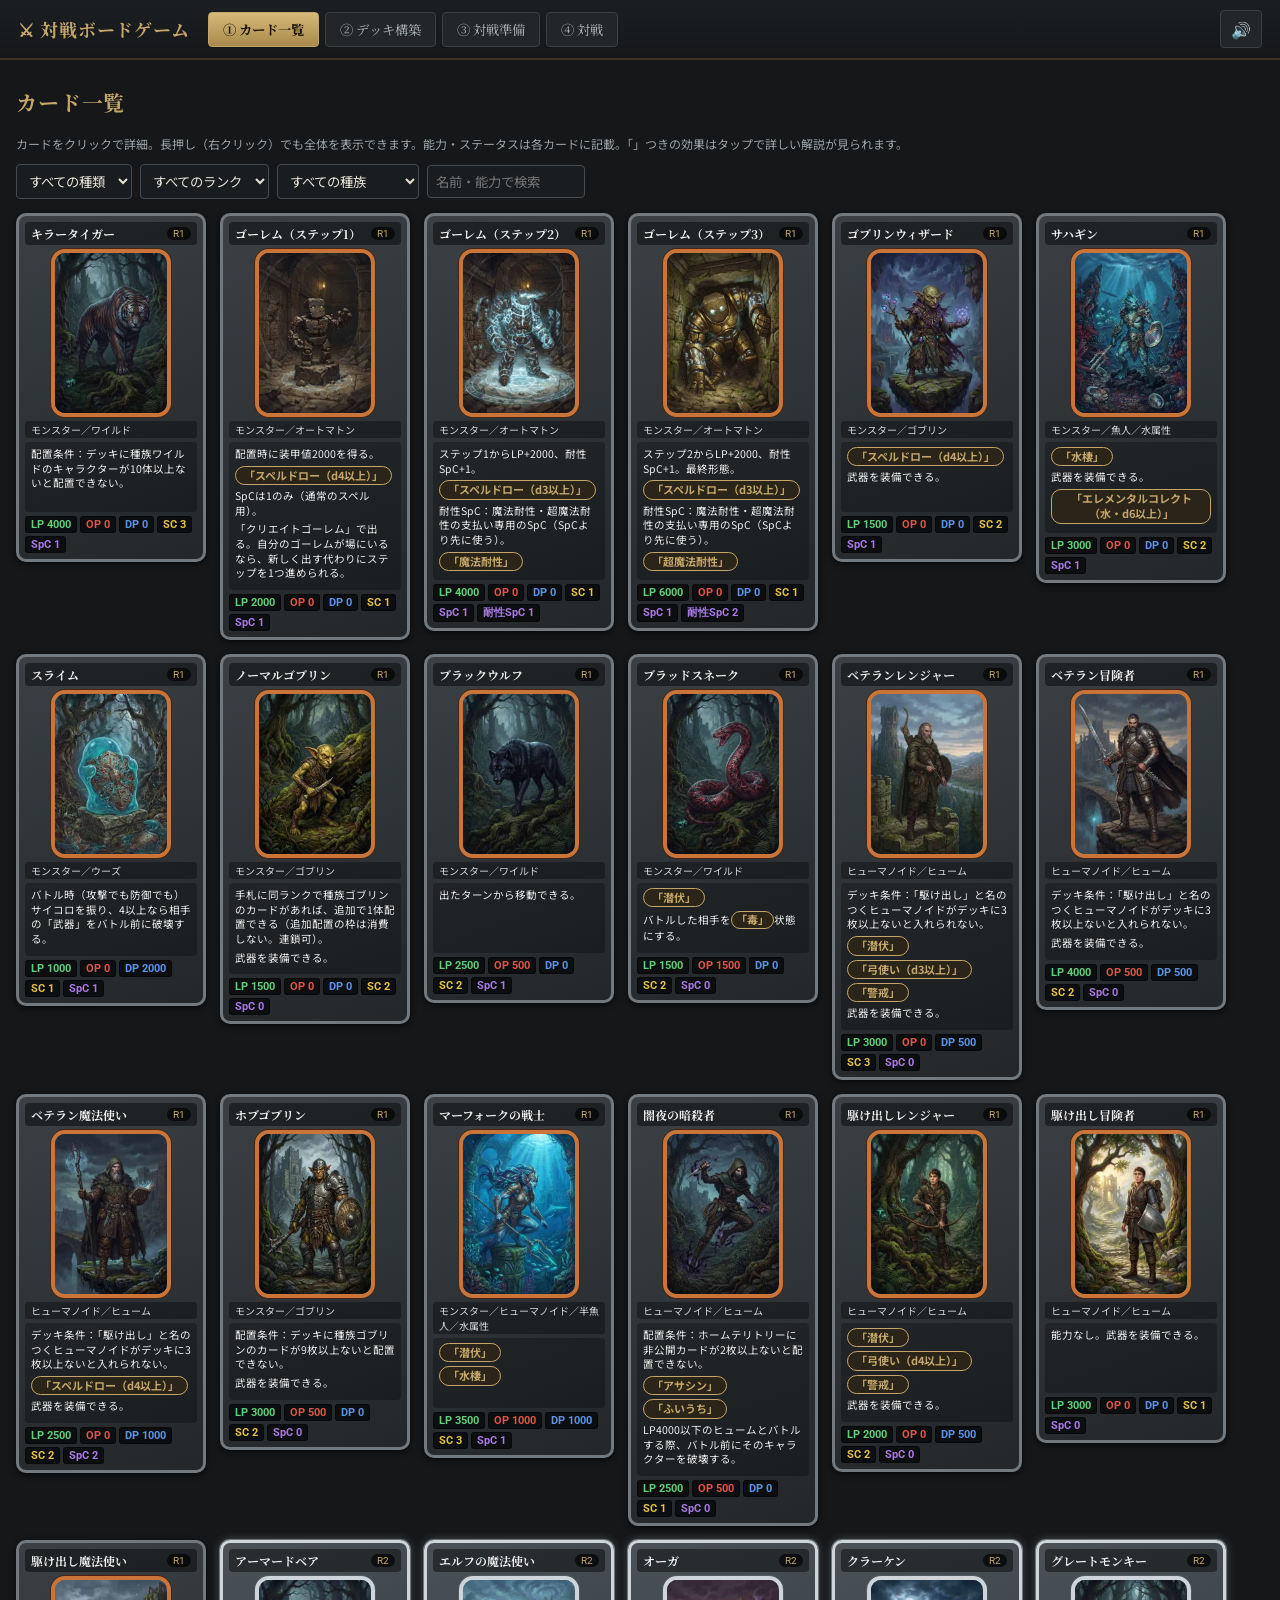
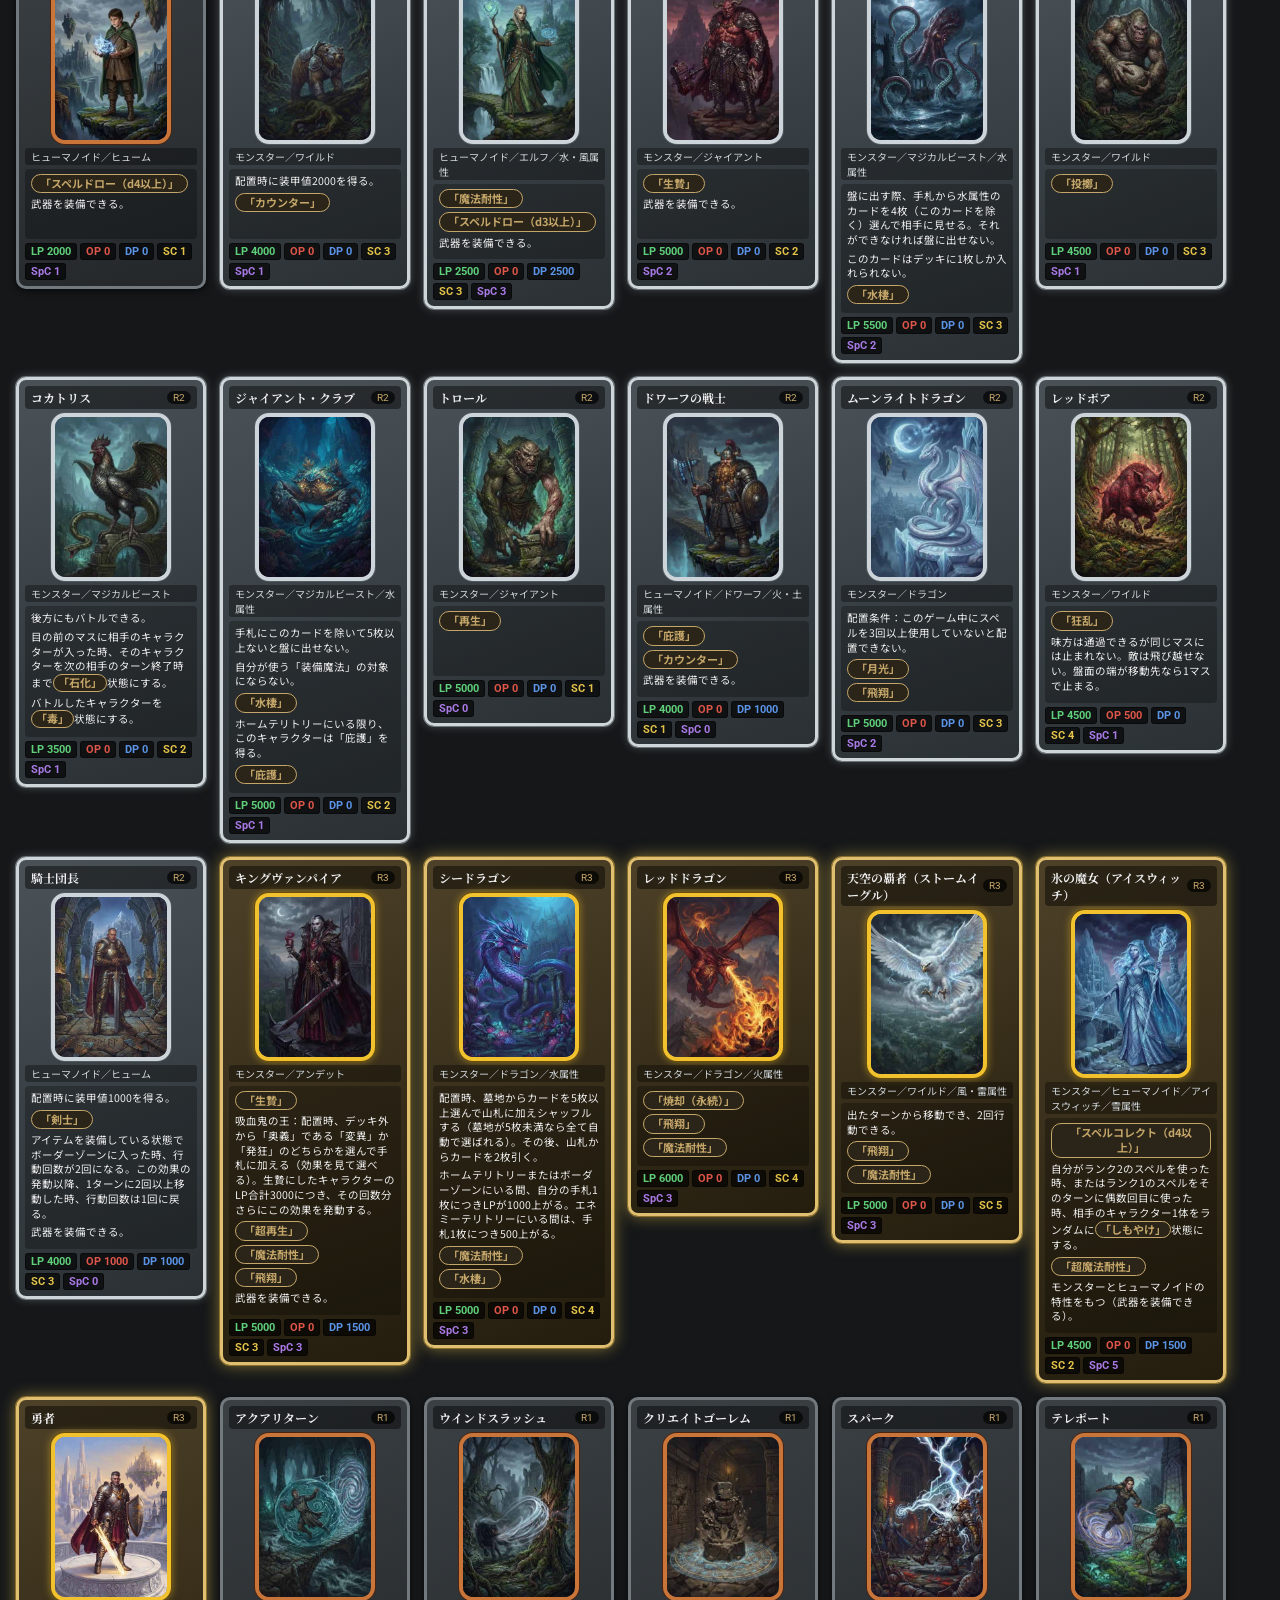
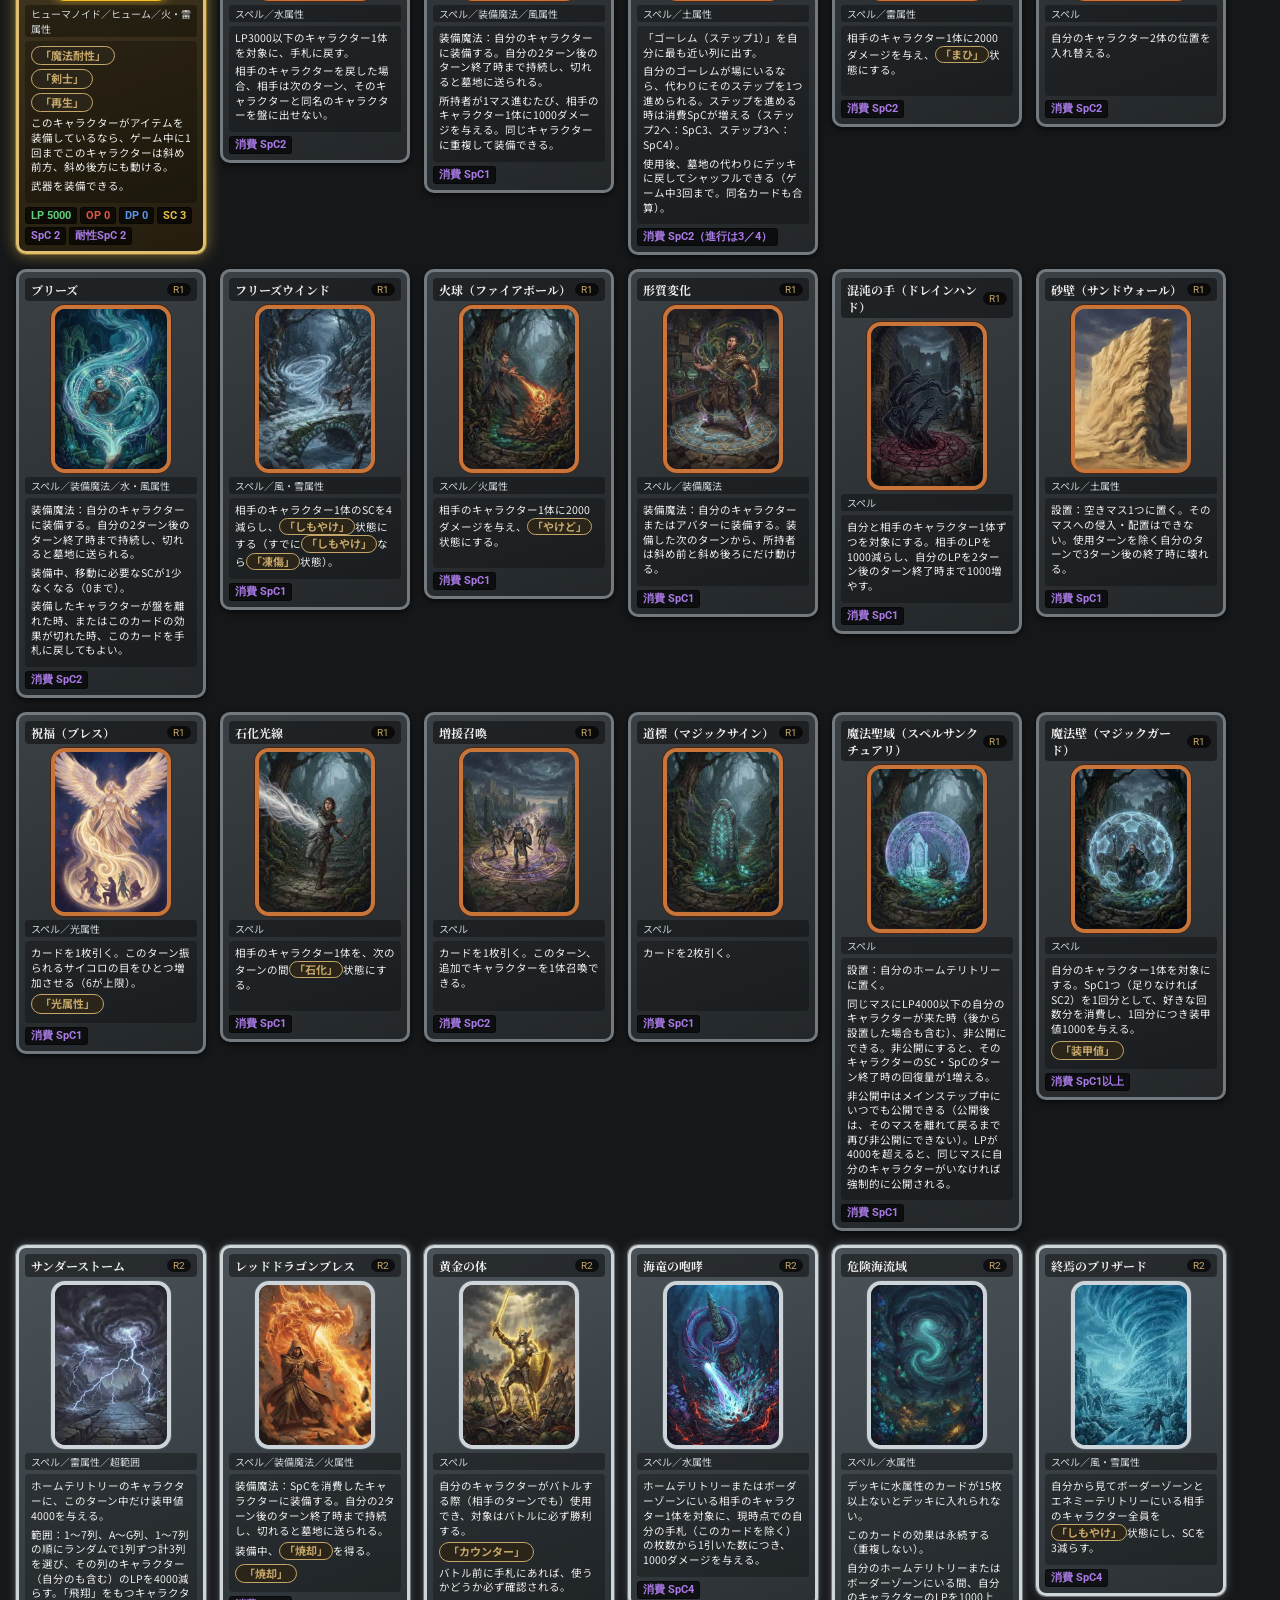
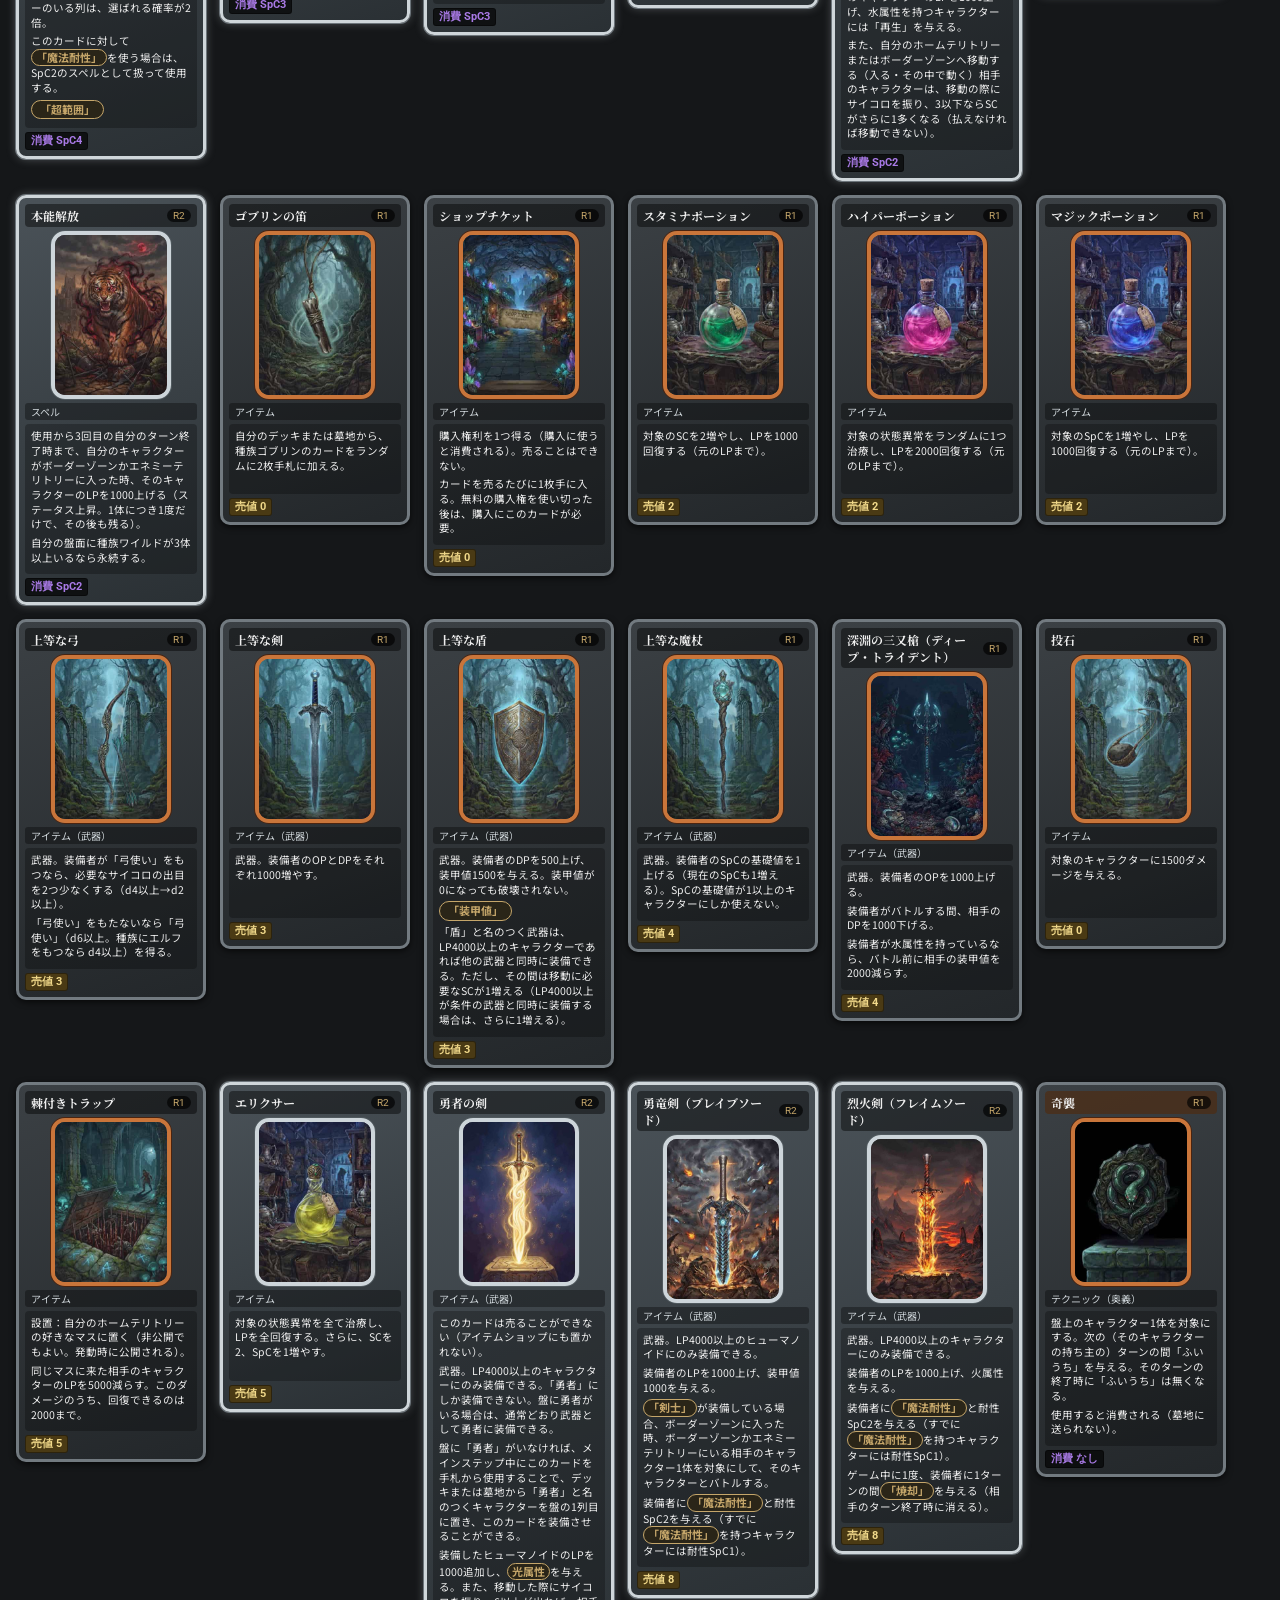
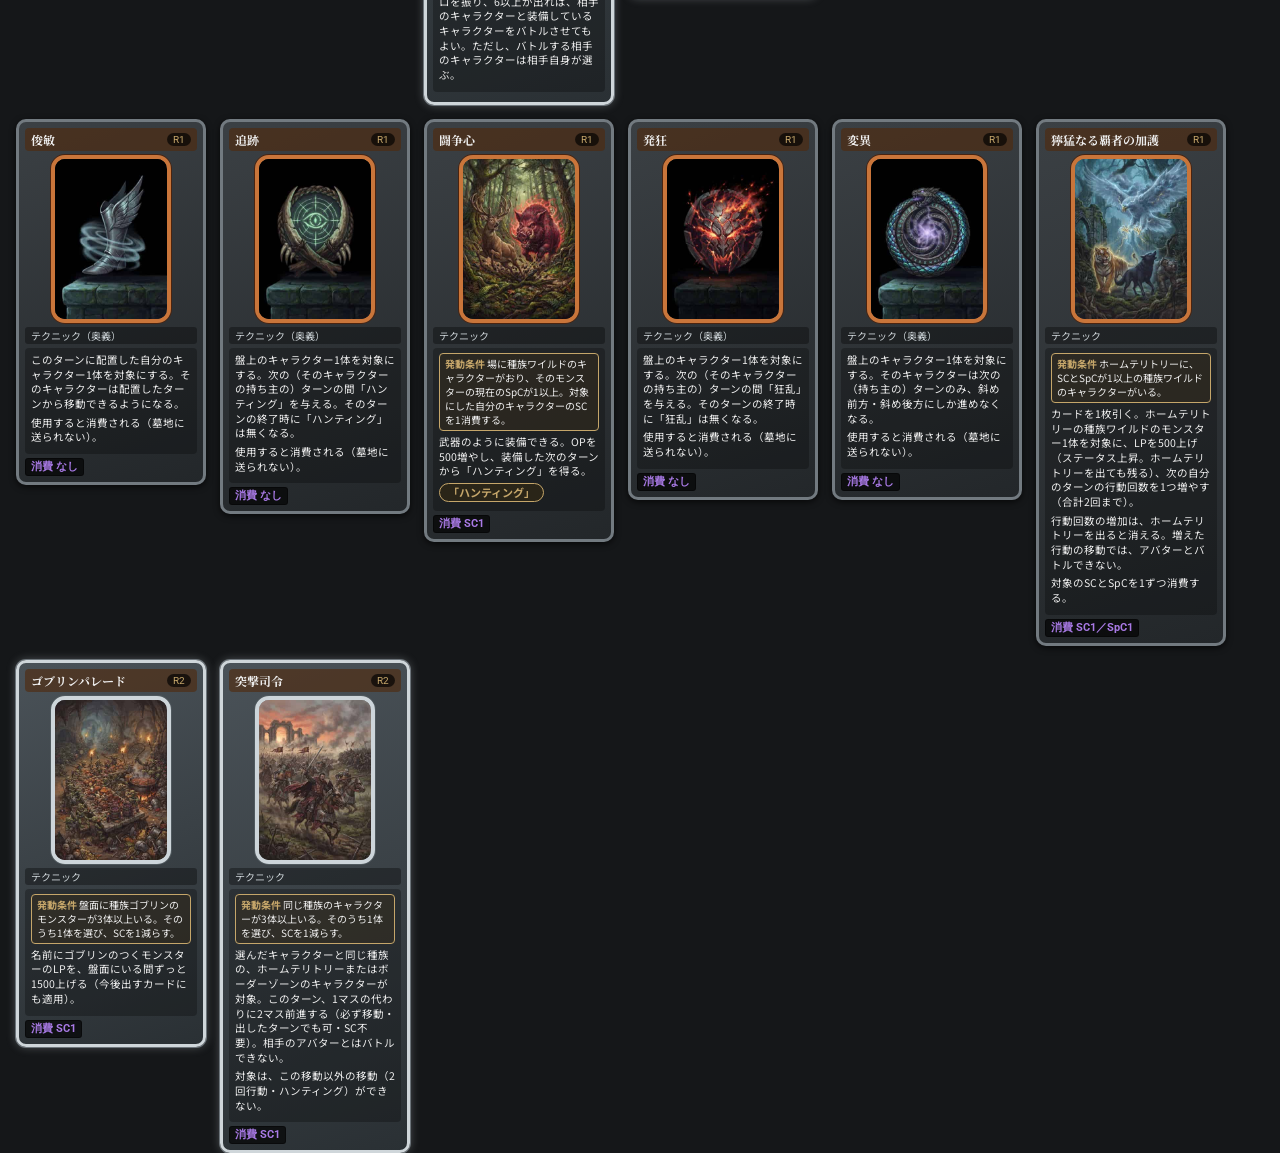
==== commit 73edfe2c: "Add files via upload" ====
--- a/taisen-board-game-p2p.html
+++ b/taisen-board-game-p2p.html
@@ -29,7 +29,7 @@
 .card .c-head{display:flex;justify-content:space-between;align-items:center;gap:4px;background:rgba(0,0,0,.45);padding:3px 6px;border-radius:4px}
 .card .c-name{font-family:'Noto Serif JP',serif;font-weight:700;font-size:12px}
 .card .c-rank{font-family:Roboto,sans-serif;font-size:10px;background:#000a;border-radius:8px;padding:1px 6px;color:var(--gold)}
-.card .c-art{height:92px;border-radius:4px;overflow:hidden;border:1px solid #000a}
+.card .c-art{height:158px;border-radius:4px;overflow:hidden;border:1px solid #000a}
 .card .c-art svg{width:100%;height:100%;display:block}
 .card .c-type{font-size:10px;color:#cfd6da;background:rgba(0,0,0,.35);padding:1px 6px;border-radius:3px}
 .card .c-text{font-size:10.5px;line-height:1.4;background:rgba(0,0,0,.28);padding:5px 6px;border-radius:4px;min-height:70px}
@@ -56,7 +56,7 @@
 .drow .n{flex:1}.drow .r{font-size:10px;color:var(--gold)}
 .sticky{position:sticky;top:64px}
 /* board */
-.battle{display:grid;grid-template-columns:auto 220px;gap:12px;align-items:start}
+.battle{display:grid;grid-template-columns:auto 300px;gap:12px;align-items:start}
 @media(max-width:1000px){.battle{grid-template-columns:1fr}}
 .boardwrap{display:grid;grid-template-columns:auto minmax(0,1fr);width:max-content;max-width:100%}
 .rowlabels,.collabels{display:grid;gap:2px;color:var(--gold);font-family:Roboto,sans-serif;font-weight:700;font-size:13px;text-align:center;align-items:center}
@@ -193,16 +193,289 @@
 
 .sfxbtn{background:var(--panel);color:var(--silver);border:1px solid #3a4046;border-radius:4px;padding:6px 10px;cursor:pointer;font-size:16px;margin-left:auto}
 
-.artimg{width:100%;height:100%;object-fit:cover;object-position:50% 24%;display:block;-webkit-user-drag:none;user-select:none}
+/* 画像は全体が見えるよう contain 表示。余白は同じ絵をぼかして敷く */
+.artimg{position:relative;width:100%;height:100%;overflow:hidden;background-size:0;background-repeat:no-repeat;display:block}
+.artimg::before,.artimg::after{content:'';position:absolute;inset:0;background-image:inherit;background-repeat:no-repeat;background-position:center}
+.artimg::before{inset:-10px;background-size:cover;filter:blur(8px) brightness(.55)}
+.artimg::after{background-size:contain}
 .stbtn{cursor:pointer;color:inherit;font-family:inherit}.stk{display:inline;padding:0 4px}
+
+/* ランク枠：R1=銅 R2=銀 R3=金（角丸） */
+.card .c-art{border-width:4px;border-style:solid;border-radius:14px}
+.card.rank1 .c-art{border-color:#c9753a;box-shadow:0 0 0 1px #4a2410,inset 0 0 0 1px #f0b27a99}
+.card.rank2 .c-art{border-color:#cdd5da;box-shadow:0 0 0 1px #50595e,inset 0 0 0 1px #ffffffbb}
+.card.rank3 .c-art{border-color:#f2c22e;box-shadow:0 0 0 1px #6a4c0a,0 0 8px #f2c22e99,inset 0 0 0 1px #fff0a8bb}
+.unit{border-radius:9px}
+.unit.rk1{border-color:#c9854a}.unit.rk2{border-color:#d3dade}.unit.rk3{border-color:#f0cc5a;box-shadow:0 0 6px #f0cc5a99}
+
+.cell.incin{box-shadow:inset 0 0 12px 2px #ff7a1a,inset 0 0 0 2px #ff9a3acc}
+.cell .incfx{position:absolute;left:50%;top:50%;transform:translate(-50%,-50%);font-size:22px;opacity:.55;pointer-events:none;z-index:1;text-shadow:0 0 6px #ff7a1a}
+.cell .incfx.foe{opacity:.7}
+#lapbn{position:fixed;inset:0;display:none;align-items:center;justify-content:center;z-index:9998;background:#0007}
+.lapbox{background:linear-gradient(160deg,#4a1a10,#200a06);border:3px solid #ff9a3a;border-radius:14px;padding:18px 28px;text-align:center;box-shadow:0 0 30px #ff7a1a99;color:#ffe9c0}
+.lapt{font-size:26px;font-weight:700;color:#ffb347;margin-bottom:6px}.lapd{font-size:15px;margin:3px 0}
+.lapb{color:#ffb347;background:#4a1a10;border:1px solid #ff9a3a;border-radius:10px;padding:1px 8px;margin-left:6px}
+
+/* 盤面：名前は出さず絵を大きく。相手のカードは自分側と向かい合うよう絵を180度回す */
+.unit .uart{background:#111}
+.unit.foe .uart{transform:rotate(180deg)}
+.unit .un{width:auto;right:auto;border-radius:0 0 4px 0;background:#000a;font-size:9px}
+.unit .us{background:linear-gradient(transparent,#000d 40%);padding-top:6px}
+
+/* 画像イラスト：枠を絵にぴったり沿わせる（縦長の絵は幅を絵に合わせる） */
+.card .c-art.img{height:168px;width:auto;aspect-ratio:864/1216;margin:0 auto;align-self:center}
+.card .c-art.img .artimg{background-size:100% 100%}
+.card .c-art.img .artimg::before{display:none}
+.card .c-art.img .artimg::after{background-size:100% 100%}
+/* 盤面：相手のコマは、ステータスを相手側（上）へ寄せて顔と重ならないようにする */
+.unit.foe .us{top:0;bottom:auto;background:linear-gradient(#000d 60%,transparent);padding-bottom:6px}
+.unit.foe .un{top:auto;bottom:0;border-radius:0 4px 0 0}
+.unit.foe .stat{top:auto;bottom:2px}
+
+/* 手札は右の列（盤の横）に、アイテムショップは盤の下に置く */
+.battle .hand{flex-wrap:wrap;overflow:visible;min-height:0;margin-top:4px}
+
+/* カットインは手札・デッキ構築と同じ短縮表示を、大きめに見せる */
+.cutcard .card.sm{zoom:1.7!important}
+@media(max-width:700px){.cutcard .card.sm{zoom:1.35!important}}
+
+/* ===== 画面レイアウト最適化（PC／スマホ） ===== */
+.battle{display:grid;gap:10px;align-items:start;grid-template-columns:1fr;grid-template-areas:"main" "side" "hand" "shop"}
+.bmain{grid-area:main;min-width:0}.bside{grid-area:side;min-width:0}.bhand{grid-area:hand;min-width:0}.bshop{grid-area:shop;min-width:0}
+.bshop:empty{display:none}.binfo{margin-bottom:8px}
+.battle .hand{margin-top:0}
+.battle .hcard{scroll-snap-align:start}
+@media(min-width:1001px){
+  main{max-width:none;padding:10px 16px 0}
+  .turnbar{margin-bottom:8px}
+  .turnbar .btn{padding:8px 16px}
+  .battle{--cs:clamp(56px,calc((100vh - 412px)/7),140px);grid-template-columns:260px minmax(0,1fr) 340px;grid-template-areas:"shop main side" "hand hand hand";gap:12px}
+  .board{grid-template-columns:repeat(7,var(--cs));grid-template-rows:repeat(7,var(--cs))}
+  .bmain{display:flex;flex-direction:column;align-items:center}
+  .bmain>.note{align-self:stretch}
+  .boardwrap{margin:0 auto}
+  .bshop{position:sticky;top:64px;max-height:calc(100vh - 300px);overflow:auto;align-self:start}
+  .bside{position:sticky;top:64px;max-height:calc(100vh - 300px);overflow-y:auto;overflow-x:hidden}
+  .bside .logp .log{max-height:30vh}
+  .bhand{position:sticky;bottom:0;z-index:12;background:#101214f2;border-top:2px solid #3a3326;margin:0 -16px;padding:4px 16px 6px;box-shadow:0 -6px 14px #000a}
+  .battle .hand{flex-wrap:nowrap;overflow-x:auto;overflow-y:hidden;min-height:120px;justify-content:flex-start;padding:10px 6px 6px}
+  .battle .hand .card.sm{zoom:.5}
+  .bhand h3{font-size:13px;margin:0!important;line-height:1.2}
+  .hcard:hover{transform:translateY(-8px)}
+  .hcard.sel{transform:translateY(-12px)}
+  .hcard,.cell,.btn{cursor:pointer}
+  .unit .un{font-size:calc(var(--cs)/8)}.unit .us{font-size:calc(var(--cs)/8.5)}
+  .bside::-webkit-scrollbar,.hand::-webkit-scrollbar,.bshop::-webkit-scrollbar{height:8px;width:8px}
+  .bside::-webkit-scrollbar-thumb,.hand::-webkit-scrollbar-thumb,.bshop::-webkit-scrollbar-thumb{background:#4a4030;border-radius:4px}
+}
+@media(min-width:701px) and (max-width:1000px){
+  .battle{grid-template-areas:"main" "side" "hand" "shop"}
+  .battle .hand{flex-wrap:nowrap;overflow-x:auto}
+}
+@media(max-width:700px){
+  html,body{overflow-x:hidden}
+  main{padding:6px 6px 24px;max-width:100vw}
+  .turnbar{display:flex;flex-wrap:wrap;gap:6px}
+  .turnbar .badge{flex:1 1 auto;text-align:center}
+  .turnbar .btn{flex:1 1 28%;min-height:46px;font-size:13px;padding:8px 4px}
+  .battle{gap:6px}
+  .battle .hand{flex-wrap:nowrap;overflow-x:auto;overflow-y:hidden;-webkit-overflow-scrolling:touch;scroll-snap-type:x proximity;gap:6px;padding:8px 4px;min-height:92px;overscroll-behavior-x:contain}
+  .battle .hand .card.sm{zoom:.56}
+  .battle .hand .back{width:56px;height:78px}
+  .bside .btn,.bshop .btn,.bhand .btn{min-height:44px}
+  .bshop .btn.sm{min-height:40px;min-width:64px}
+  .bside .bar .btn{flex:1 1 40%}
+  details.mob-only summary{min-height:44px;display:flex;align-items:center;cursor:pointer}
+  .bmain>.note{font-size:11px;line-height:1.4}
+}
+
+/* 手札を隠す */
+.btn.on{background:#3a3326;border-color:#c9a45a}
+.bhand.hid{padding-top:2px;padding-bottom:2px}
+@media(min-width:1001px){.battle.nohand{--cs:clamp(56px,calc((100vh - 252px)/7),170px)}.bhand.hid{min-height:0}.battle.nohand .bshop,.battle.nohand .bside{max-height:calc(100vh - 120px)}}
+@media(max-width:700px){.bhand.hid{padding:0}}
+
+.dbig{font-family:'Noto Serif JP',serif;font-size:34px;font-weight:700;color:var(--gold);text-align:center;margin:0 0 10px;letter-spacing:.08em;text-shadow:0 2px 8px #000}
+@media(max-width:700px){.dbig{font-size:28px}}
+
+.pickbox{max-width:min(96vw,640px)}
+.pickrow{display:flex;gap:18px;justify-content:center;margin:8px 0}
+.pickgrid{display:flex;flex-wrap:wrap;gap:4px;justify-content:center;margin:2px 0 8px;padding-top:10px;max-height:58vh;overflow-y:auto}
+.pickmulti .pickc{padding:3px}
+.pickmulti .pickc .card.sm{zoom:.62}
+.pickmulti{max-width:min(96vw,900px)}
+.pickc{padding:8px;border:2px solid transparent;border-radius:10px;cursor:pointer;transition:transform .12s,border-color .12s}
+.pickc .card.sm{zoom:1}
+.pickc.sel{border-color:var(--gold);background:#c9a45a22;transform:translateY(-6px);box-shadow:0 0 14px #c9a45a88}
+.pickc:hover{transform:translateY(-3px)}
+@media(max-width:700px){.pickrow{gap:8px}.pickc .card.sm{zoom:.8}.pickbox .dbtn .btn{flex:1 1 100%;min-height:46px}}
+
+.eqrow{display:flex;flex-wrap:wrap;gap:6px;margin:6px 0}.eqb{text-align:left}
+
+@media(min-width:1001px){
+  .bmain{position:relative}
+  .pkfloat{position:absolute!important;top:0;left:0;right:0;z-index:14;display:flex;align-items:center;gap:12px;flex-wrap:wrap;margin:0!important;padding:8px 12px!important;box-shadow:0 6px 16px #000c;font-size:15px}
+  .pkfloat .bar{margin:0!important}
+  .bside.hov .selinfo{display:none}
+  #hovp:empty{display:none}
+  .hpop{position:fixed;z-index:30;display:flex;flex-direction:column;align-items:stretch;gap:6px;padding:8px 10px;background:#15181bf7;border:1px solid var(--gold);border-radius:8px;box-shadow:0 6px 18px #000c}
+  .hpop .btn{white-space:nowrap}
+  .hpop .note{font-size:11px;text-align:center}
+}
+
+/* パソコン専用：画面操作をさらに減らす */
+@media(min-width:1001px){
+  .pkfloat{position:absolute!important;top:0;left:0;right:0;height:30px;box-sizing:border-box;flex-wrap:nowrap!important;gap:10px!important;padding:2px 10px!important;overflow:hidden;font-size:14px;z-index:14;box-shadow:0 2px 8px #0009!important;margin:0!important}
+  .pkfloat .note{margin:0!important;white-space:nowrap}.pkfloat .btn{padding:2px 12px;font-size:13px;min-height:0;white-space:nowrap}.pkfloat b{white-space:nowrap}
+  #dlg.dock{background:transparent;align-items:flex-start;justify-content:flex-end;padding:132px 24px 0 0}
+  #dlg.dock .dbox{width:340px;max-width:340px;box-shadow:0 8px 30px #000,0 0 0 4px #0008}
+  .kbdp{font-size:12px;line-height:1.7;color:var(--dim,#b9ad92)}
+  .kbdp kbd{display:inline-block;min-width:18px;padding:0 5px;border:1px solid #6a5c3f;border-bottom-width:2px;border-radius:4px;background:#1b1e21;color:#f0dfb0;font:12px/1.5 monospace;text-align:center}
+}
+@media(min-width:1001px) and (max-height:820px){
+  .battle .hand .card.sm{zoom:.42}.battle .hand{min-height:96px}.battle .hand,.bhand{padding-top:4px}
+  .turnbar{margin-bottom:4px}.turnbar .btn{padding:6px 12px}
+}
+
+@media(min-width:1001px){
+  .selinfo>.bar{display:none}
+  .bshop,.bside{max-height:calc(100vh - 122px - var(--hbh,190px))}
+  .battle.nohand .bshop,.battle.nohand .bside{max-height:calc(100vh - 120px)}
+}
+
+/* パソコン：手札は戦況ログの下に4列×2行のページ表示（手札を隠す機能は廃止） */
+@media(min-width:1001px){
+  .battle{grid-template-columns:260px minmax(0,1fr) clamp(350px,29vw,440px);grid-template-areas:"shop main side"}
+  .bshop{max-height:calc(100vh - 122px)}
+  .bside{display:flex;flex-direction:column;gap:8px;height:var(--sideh,calc(100vh - 130px));max-height:none;overflow:hidden;position:sticky;top:64px}
+  .bside>.panel{margin:0}
+  .bside .logp{flex:1 1 90px;min-height:70px;display:flex;flex-direction:column;overflow:hidden}
+  .bside .logp .log{flex:1;overflow:auto;max-height:none}
+  .handp{flex:0 0 auto;padding:8px 8px 10px}
+  .hphead{display:flex;align-items:center;justify-content:space-between;margin-bottom:6px;min-height:28px}
+  .pager{display:flex;align-items:center;gap:6px;font-size:13px}.pager .btn{padding:3px 10px}
+  .hgrid{display:grid;grid-template-columns:repeat(4,1fr);gap:6px;justify-items:center;align-items:start}
+  .hgrid .hcard{width:100%;display:flex;justify-content:center}
+  .hgrid .card.sm{zoom:var(--hz,.45)}
+  #hovp{position:fixed;left:16px;top:112px;width:260px;z-index:20;max-height:calc(100vh - 124px);overflow:auto}
+  #hovp:empty{display:none}
+  .bside .selinfo{display:none}
+}
+@media(min-width:1001px){.bside{z-index:15}}
+
+#bfull{position:fixed;inset:0;z-index:500;background:#05060bf2;display:flex;align-items:center;justify-content:center;cursor:zoom-out}#bfull *{pointer-events:none}#bfull .boardwrap{width:max-content;max-width:none}#bfull .board{width:max-content!important;grid-template-columns:repeat(7,var(--cs))!important;grid-template-rows:repeat(7,var(--cs))!important}#bfull .unit .un{font-size:calc(var(--cs)/8)}#bfull .unit .us{font-size:calc(var(--cs)/8.5)}
+@media(min-width:1001px){.pkfloat{display:flex!important;align-items:center;flex-wrap:nowrap!important;gap:10px!important}.pkfloat>b{flex:0 1 auto;min-width:0;overflow:hidden;text-overflow:ellipsis;white-space:nowrap}.pkfloat>.note{flex:0 100 auto;min-width:0;overflow:hidden;text-overflow:ellipsis;white-space:nowrap}.pkfloat>.bar{flex:none;margin-left:auto;display:flex;gap:6px;align-items:center}.pkfloat .btn{flex:none}}
+@media(min-width:1001px){.pkfloat{height:auto!important;min-height:30px;max-height:50px;font-size:13px!important;line-height:1.15}.pkfloat>b{flex:1 1 auto;white-space:normal;overflow:hidden;text-overflow:clip;display:block}.pkfloat>.note{flex:0 1 auto;max-width:38%;white-space:normal;overflow:hidden;text-overflow:clip}}
+
+/* 効果範囲のゾーン表示：危険海流域＝水色、本能解放＝赤の斜線（重なっても両方読み取れる） */
+.cell.z-sea::before,.cell.z-ins::after{content:'';position:absolute;inset:0;pointer-events:none;z-index:3}
+.cell.z-sea::before{background:linear-gradient(rgba(70,190,255,.26),rgba(70,190,255,.26));box-shadow:inset 0 0 0 2px rgba(110,215,255,.9)}
+.cell.z-ins::after{background:repeating-linear-gradient(45deg,rgba(255,60,50,.34) 0 5px,rgba(255,60,50,0) 5px 11px);box-shadow:inset 0 0 0 5px rgba(255,70,60,.55)}
+.cell.z-sea.z-ins::after{box-shadow:inset 0 0 0 5px rgba(255,70,60,.55),inset 0 0 0 2px rgba(110,215,255,.9)}
+.zlegs{display:flex;gap:10px;flex-wrap:wrap;margin:4px 0 0 18px;font-size:11px}
+.zleg::before{content:'';display:inline-block;width:12px;height:12px;border-radius:2px;margin-right:4px;vertical-align:-2px}
+.zleg.zs::before{background:rgba(70,190,255,.45);border:2px solid rgba(110,215,255,.9)}
+.zleg.zi::before{background:repeating-linear-gradient(45deg,rgba(255,60,50,.7) 0 3px,rgba(255,60,50,.15) 3px 6px);border:2px solid rgba(255,70,60,.7)}
+
+.zleg{font:inherit;font-size:11px;color:var(--text);background:#2a2d31;border:1px solid #555d64;border-radius:12px;padding:3px 10px;cursor:pointer;min-height:26px}
+.zleg.off{opacity:.55;text-decoration:line-through}
+@media(max-width:700px){.zleg{min-height:38px;font-size:12px}}
 </style></head>
 <body>
 <header><h1>⚔ 対戦ボードゲーム</h1><nav>
 <button data-s="cards">① カード一覧</button><button data-s="builder">② デッキ構築</button><button data-s="prep">③ 対戦準備</button><button data-s="battle">④ 対戦</button></nav><button type="button" id="sfxbtn" class="sfxbtn" title="効果音のオン／オフ" aria-label="効果音のオン／オフ">🔊</button></header>
 <main id="app"></main>
 <div id="dlg"></div><div id="modal"></div><div id="cutin"></div><div id="toast"></div>
-<script>/* カードイラスト（画像）：現在は未使用 */
-const ART_IMG_B64 = {};
+<script>/* カードイラスト（画像）：id → base64 JPEG */
+const ART_IMG_B64 = {
+  redDragonBreath: '/9j/4AAQSkZJRgABAQAAAQABAAD/[base64]/8IAEQgB3wFUAwEiAAIRAQMRAf/EABoAAAMBAQEBAAAAAAAAAAAAAAIDBAEABQb/2gAIAQEAAAAA8oczTJvqRT8Z9z4+PCekzzVjghjS7jHM6TeHBYz1u8/[base64]/kejTq8YsQshYlU6A3m6wxfeF0nn1riyjCb1tU0aeYBz2s82ssWMswcwDba+YlIq6IqQrmkoo3uTVk7/AFE+NSl1kw5JMljsE/Rujmn4mvR1ieRKzsytblgV8G5VVOKZ0TvZmH7aQQnp3ev5wPcxMwJLsZRjJxPOqelS509vHj/RTO6RbK2IDW0NwZyOVrsU4Jm4ymMUpxeNHKLV+dWrL05Nz6W0WaHm+igiVNjsxVUkoCGBgM2h6ovQX02vvKZqrKKJa6ABaUkgs7vOEBzEzV42vzLpvVnmyl/FI9dNdIestQqVyEkQRiodJccvpcy4JxrQosP1vKQ9pWOrvFCxWpQT9sjFyVAuOX09ofkF28GNGg/HoYr0s9pxLUqYBlAM3ZpmnNMj1OOoovRWTFt1FcEzCqP3h1qlKkUjhFnSpxiYl+kSLw2kS1zfKTdX5PPH0vRYJtQiFHcOS0yrLJouvfU+bTW1rS8LvVpLzwVbd1Cr1guJQAGYjHh5YBZlF87KJu6lfijz/pSmg70ce57pDjUvEiU4d5RmbAOtkz3geeUikh9M6pJqadZtphy0pVOOqnlqYucwbZOzuFMghdJ6LdvjypT9rcedNGIILQETBODz9YPilSrZ6J7fT4n+fT3Pe2wFnGnizJlCbPPfNrD0/NTdXACLfQctNc678W3fRcnslxgTS5wt8awONwnDN6dK19Qzz7nhNLS6kSvZRwQg7PJnZRL3hUWcZH3nJY88bUvyrKJZysupwK6Td0MxOk8/nJb8/wBYwiJvlzkaqKiLyaGzrvqMncy5xPGJJ9EoYvU8PteWDRL55gr0jYg5M5Ho+s3Gxl6dRc1GbPknnH6Pzxra0eJMBIKtTd9efyxS/wBnuXj/[base64]/ACyVJwD1bLrUzplqI3+h5/k9t9xJMmNoZx2w+B5no/R/PwAIaSubbcrz0z2GZNt8ZPdV6HAw99Bhqok+Xz2rvJ81XZuDxX0qhm7q20AsotzrSoBj6qA6nPl/fvh8fz570zZ2g2ta5dFtNG8tBWIH0GLBjzZ5H0ZMJCPERF6wTS4sycl0e8ND27mUOCa6hErCpodYk6JC+Ub53rHN5w4eNS+XGB1DD7H1ciuqRGZc70ZovTv4/g2TXj5wAzOYlqg0gI8ZlzS5z1cBOO5qCOaDytE0pBq95iSNGMEWg/[base64]/ADfSDOsV5FGZlrbIfm8I3Qd1pmY5vCNbcaKVu7zLa0AreYsmHrvU8eCmy/4rOPSpa3d0k8DCJahlVSwubjdcKQOiT2aot+S7u7tOpuZr/P3XUileDjOMhpN1JSByX2oV8+Pd2408ziareJhmShHO7Opfz6nTTLeoT//EABkBAAMBAQEAAAAAAAAAAAAAAAABAgMEBf/[base64]/8QAGAEAAwEBAAAAAAAAAAAAAAAAAQIDAAT/2gAIAQMQAAAAts/[base64]/WIx3Sj8hDIhc9OEBZnnBaV52mAxDGjTDa6yk1YphnKMdnOdtMStKbBaibORmNHUSXq5wYhsM5LayVMG57SZubNgQ2s9gr87RCsq7HEA1bp0hsqRvJSdnYTetMEKQAvo444kGrwo0UXK9FV9i7YFWFYQYTLupzM4i+LFjCh4cccSbBA2qc2zf/EAB8QAAMBAAMBAQEBAQAAAAAAAAECAwAEERIQEwUUIP/aAAgBAQABAgAriPgbSLveXQIIJybkIcGxw0AwTH6Tuuj8X6PhP318YdZcu6m9FClewQWLIcMV3H1lU7vEfDj8B+9/OuqjKesRlMsXZX4hQzSVYBGnSQXdRHfnro/SDuusv0/OwcAPp+gcR2E3/R3nixZZsK78zmnPOGAJJ+dEFej9H3snv0p769Poqu6UjSHtSKCqsLprTO68lLJPGLj/AIII8lesT677++fQGnusgiygTRPzEqPOsquhUqBgWC4Ck+hgPJUoVIOP0fO1XDdYKsDx+pyjxhhMyCFe+JTk8n9Vemm1EXMgzBEdRh8OIKspBHwnsMcN2iw1t+0nrNELHB5tceUJM6WxaTSv+BRp+CnJUfO4Ck+mQzYEddBQR8G7G4jVXjF3B/Rpi0rcxLy8pQzRJ8ccaghyBm1h+qGm774+qg+UzA7vvsr0MMcNEGSu7d/vLUCSa1bBlClFkDLlQ74tS8qmCI0xwjEPB3A1d04PzsMGwURpLiGjymBQYcpz0KfiYIy5nlYcmvIdPXtGcjhPp25IGgbhTXDVx++egwaYTeXYv+kr0BUZAOPAUUs1Vt5Lq5WYZmvCqcz+hNHlQjjZppn+UzEPhusNBXX0dTBVcO8zH8GQgh5A9F96WocIEfTt/roo3cmLpnzNTUSaYfUERV2E1YMQSSFQhOQlsdWIVgsjI5EBRWky4YAKouAWLZs6dfAephC2lf8AR2vpRSFbHBf0lIOZBH4qy8Kn5LMI0+MGVuMUZRprycC+f/lVIDJl1d2+cunHq7unn8VDGGRnxSigUjyJUh0zKs9Nq5JCSre3osW+HdB/[base64]/pQSbjqtW3aHMKl8xVuziSxz/ADrrkOTgQ8+RVHVVAWoYN3+fKpIxxQzpxZgjj0fJd8lJmg6ZHmZHMDuyzfOqGh8dFFyGJoYOx3aBdyLE+y/C5caUFUuEdmekrYHo451KEFSvRmU6elHRWVYl8phSyqUYSK9l7udHcfi/0Vcz5UmdH0yqIvqrSdgoKkMpJzgUJKVROMkjPDEqyn4QHNP3tyJ0uVfjX5tP5XJynuyQMc1gzPN0IYsVcOQXxAXz/wAFFDzCabMELCrpcTeFZlJchF48UQ6NLorcVqpHV0zN8w9Z08BfwE2R910g8DGnakbsHvkyQS4qUtwwjylGcyWTRakg6MtHKN3JhqTRXX8vzmrBqM4xUEN+0nK9Lu/nJIMXvD8Dv2k/b3jySgle8LLyJC8yi6WBVgtQ7ArqTsp08QwA6SooCu6w3KKlaLY83/RK3+ot1Nja3JJ6jVKmrkZXQoRmWiegyvyJsqhSrfmQuU5T6VurAYYNkf8AotxRyctFLvRy/[base64]/LMu+8HOo8Cc26C+PM9PDAqYnOVq5cKQe2xzOS59gLi5m6TPRNkk6v8ABjiJgl8CrFyU0sFQKd3zD/qFiuBGZ3fGuCgB5SrLjnkEj1o2pxBzF3r1uvTYZQ+XlcdlPUsoJTc63IP82pl1nZmzNlQnuSIrGBtpOu9KsX5nGBTnJyQMMcCMQ/H4yHTZR0wFuVa2/nlX6die3PSqSMNEJnFzfRYr6TS5M05vC66V5cwHNlOCqgwDCNtzTZ6NwFxxLkEbrMVy6GXO1SHbI6YmkuO/7clN11KpYqCCWWkSu6Mw3NLMkOLH3qY5vigkAsgSv6WxKlsj9DT1kDWAHXyRkmJBXSIzVlyjnm/G4PDtMpuQBpRvLHAdkjM0aXH2TqA3ZmpokpmNIQIAUoTFvS0UQdD34pSfMYhuQqBdWZ4/k/FHbFDX4pI0nJR6GrHTAzbpABU4b2ukx4vTCZZJ8KkVJyZPl6Y4D42OXdDDdablkNtMoQWzLLDPujhlWLK3LrHlJl3Yy7ugQ0qxYgfEz45M4IGIw36ewARkJIyEY4yMlmMq++/zVhyb8s8zdkK1SSF6x09T4ucYAAgYhcuAnTudBu+8m6WH4sYqzVq1moSd2pChWT8+nyK5mtgvxcdKJ43+akeukx0F6MAMrZKLk1WPMjyJ15jrYsW/Qugnn+WZX7zaWtghVCRNhb9WP5vF174xXfn4cTdAZqU5VOQXi96mth+rOa6ZQ0DN3k3ZVCW/U19epasVoLi/73tp2TSqVKUbi3NCSAWVNSmdn+dBZFd007TwPfY/6BXkMQpU/UMgmShXkQ7lZXBWSxoe3d276+KUoGV6lQ43XXnz5C+ShRYrD/F/hPAPBbiDipKa+ma3F/CYTRM9/Sl6zKfvYIy6gAonlU8eeguUFfwPFHFA/wBJ5a3FFPnp0s6ULPmyGembTrL16/47R+hkxX8yofpVGZQVqD7xftWe+KDjDlTry5zIc170HV/0/qcc/VmOL9SgcMjOqy/znjtIZItFAzEMVqSEruPyBR+Z+y0LADHISvSMlp05v86fD/ww4wj87ViUqrlwBuww1CeQHFjyg7WPMPMo3c+RhjugRgg4zwpkqitRObxbOpb9f+gQ6U/Uv6FSxHoMhVmXwUAMvzUelLOCoUe0fw3E/Ij8JJPlX3rdf8op+d4AB8F6XDB+1DYtu/Pk4NNy402Ru6MVwVifn//EADQQAAICAQMDAwMDAwQCAwEAAAABAhEhAxIxEEFRImFxEyAyBIGRI0KhQFJysTBiFDPB0f/aAAgBAQADPwDo+qfPSpxfuite1wzbJuP4vPSvsamh3v8AuTm15TMtGPsX3Y/[base64]/RPyOIpDQmiotog/07l3LS6NNH1ovUX+2v3GtN+7NsJMcmkxuVvhGWzClJ/BO+SM16kx6c67Dq2WYop2hpxY7NOcsOn3Q4Saf+ho7jrImnnPYtUxQTRS6J3Y9Gffa+URnGShXJLbJNcUZl/xZ6NT4Q7V8EpTfhcC0+eTcx6sKfK4NWH5Re0pqmRlHa+awxxxIU4tEotI2tOsi1U90c+R6U2i0+iExCF/4XJ4KtPo0WMnLhGqle0afBDV0U+JLA9K5XbZlp90JUWnQlDUxnaJNy/2qxyZslR9L6eMMhPTThJM0tR7XFJkE68ITTix6b3LixTjn+TbTHyLUjTw/I4TSlwbNSUfvr7X0cXZutjXRPl0fpocyK/HhklFQ/uvk3SSnFENr292KLe6RX4/yNvknDKYtS2v3Qo6WsqzuijYnL+B38pj1/[base64]/KHO8eqKJaboatyZvTTV447icdklaP00bludfJpqX5tmhJ5eaN346mDT0nluTLlyJ7kKOpJdMobsab+xrkT6bkYeRuNRWTdBb+zyWqNLmc0aLVQUWQhK/pog5O9MUY7cJENWDrDGryxrnKN0VOOUbVc5KJpyVCvaLSe2Se18MhV70mv8kq/tr5INp2rXg09X1YTIx/G2/Js8tmrqc4iuSevqJRXCwj9TV2aum0pJpoa2vNNCnHdB4Y1JplSXmz1Rn56ZXTL+2n0fAmsiinUc9ia1HNPnkpFIleJM1JLbPKNywNPJKOYMWtCXaRNt7qSrkX6fTnGTttim3Jcmcdh+mS/cjOLjNWjQcajOn7mjpQr8myEk3KNRJzdRxE0065rlkO2F5Gk4ijJSVbkXmlt/yhTipIcfQ+B/TnBvKeCW5pnr/ZinpQTdPNdMrp6mJWbn1T6pqKWSMIlm6VDspbmNMbazWeRb2mu1nqWw1nJvTdv2ZqNK+UuBqt38C/ZEIK6eT3JxW5cE54FfqdjFtSiU/K/7ZGSuUrdduERTzwRu1gnBkZ6ex/sziRcW1yOl7C0oNvkrdJvCWDHXNno3My39rbFp6djfcSTa/wBo279mbcsrTT8lyRkrRTaW7aaltsnB3B5JbW9RU0Q16j/f2skrVUxXnLFKtunTJL0uaopupWNko8ko0Y3MnGOVSoerK+3chmstDt4KY69ypDdkZQtv+5H9GL8yKHfWWo8vBXShNdKdj+mjbGTHGWyWYse99lwNt2ilp/8AE3SW3Lo2yubQ5NVwibeZYNNNyu2jS1ZUyEJOV3XCJSkrzkdWjUxTohTlIivwjXuz6ado3wm2uDLlJUuD0S1OyxH5G9CTkvgeloccsvVSE5uCRuTSaJRbT5FtTMWbqVYsvRj/AMumfujlPk2uhFswkRnpy9VOz1Iaep6qWHRWopdmkxzhBmjoQ4uT5ZCTb3SRJR3J2jVlLMqQt2G2Q3r0opZFN1Y4T2SIpKSiskZr1LCNPQi5KOSWvNGzSUIrllR04RWbH/SivxRHZXhjl+UbQtKbkuKwSdyXJsfqFqwc0qadMWy0ne1k2lilfLEopLg3NRXZjHbZfVDH/[base64]/ABSN8230a46ZoWXWUy2mfUT2jyPhU8ksSfFmnOOrapRoclBPF+p+yN8scLC6UxMsSXI2m+xlsz1uSQ7XwRgnkjODqrs3aiRtqK4LXTcvdFq/5GmmaeppNyw+LJaajfzZtnGRU88Ckl55QpSUeGxqTjLk9CRS6+qQ91mZJmF7MUVJkljhM+lGM2vg1HGSvl2zdJR7Mi24w47vruUpPhFyYkWxv0iro+53LmetkZaatXbZFO038FNTLmzBYlJGyfmLNr9j0yj7YIT/AEyT5ixuTxfsRau8m3BLfTeU+Ryqb8IcpJCjAz0R2H2yPMe9lqMUbpN9lgepPPbAkN/ZLhEo25DZdtq6Lb+xIjHUWT1sTjGL4ocZFacaE+kG8lcO0Wku5pqEZSZC0zR1L9+UOM1G/eMjVhOUOW1ycRmKLi1yf067l6kT0IrgViZHomrfJ3/gX0m//ajJYkTTbvD631e3bHFijFRih2l0t0+C3ROEsxdXyNKD8oy0XNFraNdU1tkaS9O7PkUJxqXY4sQlUZq4snpalO008Hre5Cnp7ou6OUK2/CMqMu6E+OmWWimdir8lQiv/AGY4u0+tI1Z6mHJRMCvrlHq9LMjEIVVPKZBwg48Cuzdsa7Es7eScn6o0NGm1lNMgq2iby8H1NWdcLCE38UYTXjshuLX8Cnp7Zx+GO0kyWlJpo2zfyOmxyhFrlLJOPIpw3rFDumYGpWRlyKKwiHexx/HKKdDX2WZRZCKo3yxwe/SaJJjN2nKJVCi/ZicZOPR1yTTzK0U1Zsi3fwPL8scKS/Lt7I/Uyw9Wf8mvo/qIwnOThN003dFOUZtVY455ixThu7ovaOEq8jUYVLtkabRacaISkvTk2oU4olGQmi20I9hsa6YwMaGkSlJ5G/ZCeI/yY4JS567ZqxZwVKhxZuVxEnk01+KElcmS1ZLsi3nCNNwm5acZblSy00x62nOVvcpKskYKDjpxh7IWrpQ1Y94p/wAk9P3XhmlrqVYdfiW8rgSl8MT0l5THNN4yO6eGipRZLcYRGXKNpCXJBEeRK6Exop54EJlrA27YuKEuqFYrYpwXlLo3TRKL8MV5Zpr+4hPTajdm/B9NKP8Ac+fZDimo98GpGEou9sl2WT6mqs3gTjL9PP3cOklUl2fItWG+vV3OGYkje03LC7EnqNryboe92PdFs9LHJD7oXRxHfI6G0mUSayNL7LHYpIceUR5oyxxYk/ZmKY7Jx1HkarerRDWTcJX/AIaNXSe9xteUf/Im56c4y3f2t00aui05xaIwepmfHpyS1JN02PT1VPDkuEu3yOk7zX/bKgl5f/[base64]/puKlm7Tse5Qldvm3TUj6bUa3Nc9hzkrhKD88rPmxUqWOV7e7Fr6mzTdQTuTXc9S0YL5fg0tVtqXzJktNqdtvskhRUkncmuTQ04S3xlub7Gq/wAdCGztgjPUUo2lf4vsxyipRV5djhFbsOz1IXBskKSEmKiV4JXZJ8o3K7GpDttmS49GUNYojKCS5+650K6RttrnyTVJStvmyTeyLqC8dzdFtwWVUUuEaUWpzjUksS5/k019Na0PWl+cXyaGriOrth3jJVu/dE1qzhFrmnRHShPa81lk0ox05qO1Gvu2zm3S+eRCZ+qWn6alCLqnkhKKlBVf+GQShGMu+T6vGK7Dj6mN00x6kPdMalRmzcmUzLWVQy8MzY7GJJtkZt10Y4tClXH2JuiitVm22XtQqk+HX/Zijjxyvkr6E4L0OCyRlpaU2rk7/bJBQjJxSlul/gkm2JablfLGpqSdWrLnGTfMf+hL8X//AA09TS3y53VQtHUi4/jJ018mxyS85KTHpxlXMkXp/vkpUbJ+zKlZMUhcj3OSymuBobVinFxYk8maRGEH5ZumxFi8FMT6uyziRhIwNQXe2N8sho6mkttqKjvvu3yQ05auk1u0pO0vbs0KEFCOphK1LyrN2zulGTE9BTV7mrocXKL4ZhJ8xZui8cZ6LdOL7q18o0pq3Ig1d/vZFu4yTIwuWpSS7WKTqK2x7ItsuMWbnZBEU2KSKtC9i1ihJiatcjTzEVvdki80JdHVdumenuUNHpXyW2+xdrhm6WOFgSnuatRyOdyby1Y9un4+mKoK/wAYJDmpfx+yFLTjXg3RtLKFyVybZNGzV05eJIy0Oqscc2OTyyx7/liikh0x/[base64]/ebRCOnGl6ral/OOlfHcaZCcffujb6oIUXfZn9OH/FEp6coxdS7Gq0o6mlLcu/ksSYtrspicsFMtJlSG5NHpro4u0dxUlIhHTcht2P7FSLRKLVMt9LivZjT9TotUlSIRjcubVfA3lIftyShuxL3piqK22k7qUTS8OLvsfVuKTbSz0xQzcRb4+UKKSEmNmpcriq7dFwK6I9yDryKFF5LaPImzeTg2qJKnNMWpH/8ACSddinXR2Uh/ZkjFZZ6n7shGD8vkc3csLkc6rluiL3JP8eDcoO6tZ+UKKuWabRCUb4UXWfDJwS1IduUKawLuimxOkNFdEpVfVxfJuXhjQ7RuS6Ky+ORxl6rSE0Lo0+Byg8Erfz1sS46pDvBuu+RJNcsum8vshRwxQaisSn/hG2ThL9mXpzg+YysSm4riURanpfEo7RwvS1m/CkJtygu1/K60blT5MC06dWjfOUuy4KMl9EUPdRdpnkuqLVMcW49FFNs09T8ZCRFyfVFsSEMguceyJSwsIzSEmbIpy57Ic4791zuz6ulHVVG3XSa/JUbUpLlSElL5TiKeqpf71/k1/wBLinPT8eDT1o3pv58lciaGmNCkqZGFJFiWe99EbVZi7G6Yt1ijJp8MwzuetP2LSGtN0amjr3F9z6sFKht9H0S6WjtH+et8FOo5l57IVpv1S8sU4el1KhS0NXTfMZWf/XJcoU5KSf5Kz0r2wKUZJdnaF+Mi/wCppOpeUNNw14/uhTW7TkpL/IxlmSmlTz0eelppCSUWuCM4FSWRS+eqUULajlCc7Iz0tvWjsijlG7C46V8iStkpuuEW1XCMDimxrVn4nFo9Ju0q7xf+GNSpv8kbflMUnt85RLSe2XAtWO+HJKDxaZqrE0p/J+nny3B/yh1cWpL2L6309iM5XwxxXNjlHA16ZHuNDrAoRaZukxNsqaFtWenYpNj/AHZjav36dxJWxylbEpG7nCKRvaj2XIotViuBO2uHkUdVJ8PA7km/xLqf7MclSw+Yil6ZoTSrMRU9SHWcHcZNDeNXPv3E6p2umb6oSZfB5EST2zyhG2NmOS2Pcj36Zl8mUirl/BZb6WPsJdHWBQTfBvTN0K7oyOcLX5JUxx5/GRKNR/g+onNL1L8l/wDpKH9+BThng2aja4fXKPptL+1kUlbNue3kfR4Y0XFFvkRWc8jo/pOxptE9SSpEtPlD6VOS9y7MJFHJeFwJsfETbVkPBUE0KcHR6T19HpyTRucafpZdQb/4slF7nKmnQpJz0+O8T+kvk+ppp/b9XT290akG05XHo0ySi49myE4eJJDhChRStiSbWaIzkot4fBxRDVjKEjU+s4NPkSityI7MI9+lTv26RfqYo019iiNsaP6I3hm1swWulel8MirT/ktJPns/JPc2uSM09npl3iNel4Ztla4N8s8EPAv7RqdGelN30XA/PBOqLUku6Jw/UOElVMwpGbIalOUU2fShaRDVuEyUZNCaLja7FyR6UKZS5Mvr36f0kbZClpX3iYfTv0TW2X7Mlai/5K/P+TH/AEy1pv8A9RSQqtFp9K1Yvyy2JHIysjTfSpIhqNTliQqSXCKZlEdSO2SwxQm82ie7CKZaY1NI9KFQoRpcvpQ2UXI9KMlwaMspmO3W0oy/ZmHHCJZw3EXpSfCLwbZZ6JltfJTHsZyqH0doe1YFFuo5StsbSbNXThcY4Jz5RulHok+S119cZ++RbEKCY5O2JDbKXS5GOtSQy/[base64]/[base64]/sf2UycOBN3VWYsaV9r6szZCd7nQlFWv3N1pifcbg6HFjUrbN8bGbo2UipNGeSi0N/ZTNonwJOmQlFp9Kl1X2RF4F5EqsT7Cwj2LXZHhoe33RM1lwjUSppm3GEZo2oWpclyycW00OKMojtdicfOB6M1NfhItifJESL6ZL6NMbjaG4psnDKJvI7yRERWaIt/kiKfGS+yR8DrkTWZMnDMZ37M148wJLG1k7T2tIUuJD8kJVbpiIkZdj6VMcnuWTCaLdnuVIahfvRtaiR19KcJLDVE9GcoSxKLGiT+1oTaT6qhSi0KhoUsJ0xuk5iXLtMTIvN5NsvKFxRNYodZjRFq2/2RFLOEf7XfuQ5lFcChr9qsVJpKjfxh+T9RF7oztUfTqOrBunzZoTpqRDU02k0Tg2uGPvlll5MnEW/gjcnBf3WxNpc2PVhHWgrcefslLhE/stZF0d0NyxIT5k2QbvKI+WakeLkh97THJIikRRhbSdLBqL8VZqydODJGo093B6mJ6exvKFXP7mvG4rB9bE0t3ZktObSJySyPqu4qtdHB2LcRcSLvU0SUuUSj2EmkyC/[base64]/iY+w2W+nrfSjPSiyx23VfY30YzsxGUU2OQkhy4pD8jGijz0//EACYRAAICAgICAwEAAwEBAAAAAAABAhEhMRBBElEDIGEiEzAygXH/2gAIAQIBAT8A5lpidM8sIuyWmQl0WWmXUxP/AGseJMtoUxzZYp4PIbtkJWOX+pj0WSpj4SUhqnrhllkZWRZZf3ZKTR5Mbsv3xAklJFbPEqh4LZCWRMbojLhi+rf9M7GuFgUmusDkW5NFOLzlMcazw16FIlKyDFxXDGebsaUmeBp1Z4fuS1m9ied49jgV+UzL90a/[base64]/hMumPK0bX6iL2N+Jia/R4wRWVyuJdEeGkySop0IoStpDj/KRL4nl3ktrRGVskqf4+IunfRLGemXQpoUk+y6E/0cXJ7wi6wXxJWLtFWeMj4oeNtrI8iUvP8ABxqTQ1RtFbQkX11yo4uyOhNexSGWW0164aKpiacUOVayhS9P/wAG0iUrZViw2iX8uzvQ+zfClR5CtsjZd8SjejI0Miv4Q4u7TPGQ0Qisjj6FDTZKK2O70O3wmnXsms2MhKmNpxI3n0eSL5kiDuK4kP8A5SE1FKyhE21J+ixZJ4YjElQ0NCkLEHwyjQyH/Ih+z0fL0Q+SsMi0ye0UhpJE8srjY8GDNb5seuI65asnHuihNxHLyow6wSQ1llcRdMlG89DRHhsT4qyMaNCY+0K6x10NW+FgS0MaRtDXEHX/[base64]/RKuJLLPhn4vxenxZ5LhqzxNPRn2WbKZX4LOKyKDHC4pMUEnkpZ4ujyT7KJQtqhynBZyvZ5yl2f17+tFDXDR408M8qLNjoURrLHETkjLG3WxR7KP/8QAJhEAAgICAgICAgMBAQAAAAAAAAECESExEEESUQNhIHEiMIEyE//aAAgBAwEBPwDmG0NWhwPGiKyiUShxaEm4jVf2roQ/of6K+izxs8RKlROIoj/pSsjhiiK6Fy1ZGV8eiSsaJRGvzxX2RSFFbZ/g3VDKfvJ79iPHQkato8kYZJWNEYko8JjXCEI0UUJ7/ZLawV95KJSrohPyHGzKLTQ0hRVDW0M/RfCIjWGL7Gr7EsC/XNlJihFcytaVoTUkrFgkTX4RIGW/pcVsTwLPCYx4/Gt8SJd8NrFLhKsnx8Lsawz/ACka6M+qNWSbVCnnVsclGl2zyWBO3rjT+i0SZLhLhCTSsjJvapkea+xY4khYuR5eTERFodVRj0TwPiscR2sCHfrHFcNC5+RVBL2VRFkVZT2Nl0Sldjql7Iq2sEnvhfRBt2mq/CzzzRYv3x81uirNMjtHQxjKILZM/wAFJojnPLJYTdibuzz1gT4ayiUdNImr6pkc47RG32eP2OI1fQ19CkorWWVeWePEJHrjyj7PlndJPBFpMbXi/ZCSlHIsDMskiuzJH9l10Mafoce64oqLTF0RZtEk1N5KvZRlkVQmLQpDPEeGYqxZ7Ndi/Y6Y1XEZVswRYj5H/NiktFoRJ6Ezy2RZ6EySy/Q1R8TQ1fQvTFFpkjx4WRWQlZNVJ8RO9lOTddGUMhTj9mD9Elg/w07FMUrFJMbuaLEWLJHaPk/64T6PZ8PbJ/H5ZRKLW0Q0zzZFtyJqzxolE/5I5/[base64]/wQzYjyLIsSsWkSRVj0NCTpng7PB++EmSRXHXDFFji10VxHCISdoTHobaFJ548veByRa9kWdEn1wzox74jdY0jyvs/iPeNEZCoXuxTTJI0N2Slgci2LBGSaJKLX2VzRRlaYotngz/AM37FFp6tC4alF4E3jiUhlcxErJRrj+PRWCihJoae7ItST9oz6E0hupDaZ2uPkj3wkeL4i6PIu0Y9FCwJp9muy6p3gl8sXWBTcZNrQ52sbMuvZXsq0hKto8loetHjGWsMjFarJ4fjZYnxGR52qaPCxxSEqFY5ZE7SLGJlR9HeOP/2Q==',
+  vetRanger: '/9j/4AAQSkZJRgABAQAAAQABAAD/[base64]/8IAEQgB3wFUAwEiAAIRAQMRAf/EABoAAAMBAQEBAAAAAAAAAAAAAAECAwAEBQb/[base64]/VVuD0aXEJjYuR1FsEjd9yJkBVtLylovTStt5vpiwRYPU5jdRapVKx5F2GntPzlbVfrpzS7jtPzOh7dGbZd0XEZlVxV258q+fPP0U6+Lnp6WG8zd3o+Z0FthtjjsxYnQTR8k6nTXt8zlp6XSN8/e5X0G2bHHYVKqxDzhXg8ls/Vf0h85vT9Q8/zF+55exRGE2LYYzmDSSpHs+cD5uh/XPleb2W7vnlboov0FHE0odgiKmGw4T0eJiWa/rbk8RdSR3aR7FyBicUUbHbHyoLENte3o9G+XWLPSL+puX6PKDjsAM1BtvB4rRV8vVvSp0+b4F7iMF6Hj9H6ROy7ZUx2J3zUmiGJcd9e8/I30cqq1n+rtiqsQiVLnYfHrpks51n6x4L05RdhIV+h72xfMwx22w+IXYljq0z8vn9Y5zXbInr/AFLbYttjonT5Pkts5zatV3CnfLjXqrylov8AT9RPXRsdPzozXb57YNmdaVVfPfq3FmdkCWjX1/[base64]/[base64]/RrHcnFSrSQ9XXm8xcuVwwtkcVchwrz4D3dWA4OV7sk/[base64]/8QAFwEBAQEBAAAAAAAAAAAAAAAAAAECA//[base64]/xAAXAQEBAQEAAAAAAAAAAAAAAAAAAQID/[base64]/EADYQAAICAQMBCAEDAQgDAQEAAAABAhEDEiExQQQQEyIyUWFxgSBCkVIFFCMwM2JysUOhwSTR/9oACAEBAAE/AP0r9SEq7n/kR2F3X+h/59/rT70LuoplfpSEv0V+h/pXdf6b+R91frvuQi0WhUxpDj+hC7qEq7q73uU/[base64]/g013XRrZaJd2mxQX6M7/wANiqhi6kWYltZqWqEk7V0QjqSY4Uhw1JpoSeLLKPSl+lN2R3QuBtFIoo0tjxv2HBihJmhibVmr4L7pjGyiijSyn3aTS+7tPEF7sTasdMtCZG/Bb+GQvw2vkwyUosVdTSmdsg4ywyXNtEfNji/goorujNI12hmo1MSIruaTKRQ0bjtItjZfdRTIwbY4bI0UORRKLHjbO040sV9ULh/RtT34ElqXyWnx7n/hX0zAuhgUktT6iYpHbpb4PtswxSxQ+Y2eEh46Y8aHA00X3X3KbQsopuy+/SUiVLknOHsSdiVsjjQ4ISRdIc2ObaopiYkqNjtf+jIjw/oXU6xEKvD/AA/+zD6n9mP0REWdpevKl7Rr8sUmkl0SFkrYi1ImkhyZf6KORIVtiXl3FXdZUvcljcuZHguxY0lVCxxXQ0pGR+ZidFj77Ne1EZHa5rwaFW/0WhaNh6d6Mbg4RUtuegscb8r69GY/Su5sg3PNF/1ScixMU3GqHNy5LG0uXR/ecN8kc+OS5777k6YpbDmkLL8C3OO7UkPKkKcdtzJMbt/pp990zJHxFTJJxk0dX8oS4+CuTeLl8KkaWqS6bL7IRail3donphKK52X8nZ0nlbXEY13IvunNQi5Mc3lk3KT+kRxppaYNmhV5oOL9zFmg9MJPeqRw2u+y3345pJHiIc0SkWa2hyb7qKbKZoZTK7mvjuzNSyNo42F9m/JVt7Ld+5BJzXtciqVk8ulOPLW8Wa3llFe1swzWP51NFUUUNUdrm9ah0IxloXlqJ2aVOvbgnplDeKHjj4sIuNRboRRRRRRXdbLbKZTNLNIkafgUUjSiikOJQ4syKoP6Hyxq4r4EvoikuZEIp81wQhpmkJWjteF45KaWxiqU506uL/DJLyL3uzs8vExr4NLHFpksbUWzJO8rk/f7ITc1Td/NjzPs9KNX8kP7RU/LKGlmbtGJSVXqTTIvxFqUas0tdyKiaU+GeGzw2eGeGaUj6RFbbpDUR0jWi0WWhUaUzFU4yftNopU22drzY9DhB231T7o/6bdi5It210pEElJp9FZiqU4cpOnVkY0ZcSy43F/geJ4smWE/Ybb45TTR2HaXspptI0jWx2nI44JSjzWxr05E/civDVJK0Y8uLNDTP1Lhjw44OPWb3sz4l417pPlGPGtKHAWKxYV7jw/J4T9xWhOXsff6LQ2ug33JobQ2WzHn0xk5dFZ2HJeuDfO5nlWDK/8AazYXU/Y/sXN/AvU39EZVJtcNURk4rH02ojJo1s/tK1lwzXWLiY5aZK+Fs0ePHBLm2pKX54Zj/tWc8m8EoXR2vtf93gqVylwPtufPalKo+wkpeWXOlswrVB72zFUZK1uZpKUfXUl1XJ2d5Mk98mqVPZmKfkW3QUnfddEsjNTFL9LdGpjf65bxkvg7FKKm7pbUdvlWB0+XR0Pc/Z+RVtyNqupjWvlsV6knxaaRae64ZbO2YpZcVR9UXaE7vazR1n/Braa244Rmz5M2hz/aqQoKbtbP/wBMc5JtSVN7fj4ML0DuXo2bXBihKoxtpXvXJonDtWPnZ7MxZoTcop7xdM1M1yLZZZboU2jW2zxPgcmzfuoqzSKDY4NOjw2eH8Db3+jFNRuzLl8R0uLOEzkS2P5GzHWnh7my0ve/rk7NPXjVrjYpOTXwKEftHacU8GaUG9k9mJJLfc1Nyelbi8Y1JeqNP3Li01KpR91ymcJpeaP/ALMGRauRNaLT4sxzuLk0dinpytvmbb/Asex4ZoZofsaH7Gk0I0I0o0IrvVFxLSNS9i13N+rfoK20jRGONvl9yOjrkX2NP23IteGn7JswTctm/wByZ2JPQ2KTeeS52E6P7TwrLjWRcxLb23IQfwhKceUn9McoSTUtvslhSUpRlTT4JWuV+UX1VWYu0NKUXxRlz+Sk+TG5WndbnZO266hPkUi0bHlKiaYnhWeA/c8CXuPBJHhs0M8KR4UjwmLGaBQQ3SZh9RJ+SS+S9rEJ6W2NPUvlWN1zycY/wzBszsmZQcovghOu0O20q67i3nJe1GSENEtfpp2Uk3p9+SLUEm3S92Tz/wBEJNfwf3h7KUEOclFxUNrsU728Npkmv3Ra/AmkuP5RccjVCIZJQmm90YanjjK+UaV7jgzQxwkVNClNDyS9jxZksk2XL5Izmka5+xqk+hb9jcas0fJezMb3RN7HRiHVo22+B0626F3yr2IxSltx7CglK+n2emS3u0Ys0lOVHb+1f/ncFzIctFbXJmOF+ab3Jtrjfo7Rkad7GOWmO+6Y2pLZ3XDXQjNSVSq+r9vr7JZIuk4qm9mSUZzaUetmpwlpl/IpOHyjsGaM8VRLbLkaplzLf9LLf9Ivopew3jXQ/wAP3Lh7lrp37998/QhtiE2PncVNMvj6E2Lkj+7d/hmT9mq2YnGMnudrnqlFe0SEndveyKlOtEePceKVy1Tp9UiajyuUY/2r8mnU7WzdscMkN9NkZKe/DF5W75Hjc7k3t0E3j2e8Wf2XOEc+75RDS15WOKZpa9j8F/B+D8Glf0mmP9JUPYqHsPSiebHFrqLNia9QsuJ/uRlzwgtqbH2ud8LuQxciW5va3EMX7SP+qvsh/wCT5iT4x/8AEgzPK/Ef4IUtqMdKPBlpE3yQMMkmOdKh2nKUeepUpx6cdBPypE6bS6GKbwTUv23wYc/kjNPlC7VPpQ+0ZX1SI5sj5kRzQa32Zqj8FlotH5JZsULuW5lyvJO+gxzNTNV91CJLuVCq9xGx7EX519kH5pf8Sb8sf+Im0mybtx+WLT14FKGOCfm+kzLFUnrdMyJx2I8X3K5bJklUVXP/AGY5SjJqS2ZN77C9a36GRwUarnqRnKubohlnB3FtfR2b+0IyqOb8TX/[base64]/gjbILUaX+RNUyD0tvlUdp9RLecvsxyqP0yOTddFZJtOW/OxHM48bi0tJcscIyitrdDxONbjwZY/t1P29jFKbglNOM4+lvqjtSWWKzrnaMzTop3YprbVf0ZGmn1IFpy7uyzvDXWL/7NTFmuOlqvlFRbXn/AJHjl0cWPHNcxYxyS5Hdr7OEVsmREk9+62XewnXdp2K1VXJ72Y3pSFMUVbfSyenbSqMm80dWJtCl0Y3d72bikzxXFOupDJc030OztLH+bf5HplsjMoN6HUdSq0Tx5cEtMuvXm0Yubd0TcGjrSF3dhfqX+3/o2s1I5XDFBizPHrreqHn8RO0lRJqTRSdK96HH5sfpX5E1T9yDjpXmF3KkJIpo1MXDLE0hNltLYa2W/KJveT++7oyENUZP2Q01Jq90JMaadWSxyS3p/Bqf4owdo2q9iWaMccrVxfDFlUE4TVwka24STba4TMU5Y7cdtiNTuT5Zsp93RHYleRJdU0aIQrW+SUsUOIiyzSde45ytMjTb+iVJmlPexXq5Gl/V0Fslep+3QSbdcbCiukl313XsbooYm1sRdvuk6ivonxLuikqa9txeSKr8mnbjzPqU6qHO9kE4u2tkjJkbS281bnCe3RCf8mppbuy7+7E3GVSW3EqMsfD8t38mO3x0ROxX8HGx2H1p/wC1mSTSW92jjT8okzzcew2tqVCtr6EbR0t9GaVJJ9WeWUW+sVuNroUvcaxtPSmnXcni6wZDHiycNoXJHCpf+SN+w8WSKvZpezLOhGn9j4ZOlAn6GdCLWnhjUlHj8jltt7FyjFutiMk4ix2tTVsgtSe/J0bNLod7NFurrpZCskXDmSXl/wDqIUpbDTfWInJXS4FuYE4ptfRGTS+KFW6T/DFUrW1oSTdLk0UuSpx6fW40tm6Fy/ngdrkZqVUay1e90NwpVdjZhmoN/NDxS3lae/uc8EMapXmSl/SjNgWOKkpXvVCTEqtovZ7WZOEifoOqE1KklSFqVbG85JP8UOLSep8FUnvRDzJfKRkpSklx0/I1bRy39j9CG/LyK04viiT1tSSW8qmvky4IxxpRS3W41pm4kE7TEqhFCvjuuoo1N73wKcvh/g8R7vp7D0N+l/yaoxXDHJVxsNxr0l/[base64]/w4R9lf5YqS+qRkdy/kSSS+EQ2lH5JJPcj6CDPAnBalvsYvNjyRjxydnhHI4Qk26Ts0Y5LhEseOK9LZrj/AEpGodGn7HFGh8jpGyRYkzgZrS4myeZ9TE9pGN3yT5XtQoQyXJqV/RUIzilG1LizPGKwtpV5kNpfQkiSpMfJl/adCPqRRuKL6iVtL8sb9Hy7H69uhL0v6HxEau64Lq18mCEWtTXU6I8NW3B6b2ZDyv5rn3Rjm41fFksuqePccIS6bjwx6SZHG5JuLtWOEo8i5GnvuPEzw37ihTtsbdvY1CG9mbbJqyEYp+lDivK1sxOqbWxJuO98Ckm1W/Jml/hSj/uXcpJKqJStIXJk9QxcnP52NOrzL8ii30NN+Vflmq5J9LpfSI7J31ZNLT+SXAnaXyh8mNVgT/3Cey+BOkzVvts0N7bcMTfIpuLuzxJW3fJgyJRUb6jipKnTJYUuDwflocWl5tyTbZv892lGlDqmRlEU4bOzXelxt7sc0qTg9yalkltUV7NkYwgvNP7pmScXhlptK1z3eUZEnvN/YyK5LSel7Wv4ZT5bp+64Z5311F3au1XmaHq8unmrKd2TfH2xtGP0r8mzIS/wpR9mWki/kW7bNS/D5N1aLdnK5LojmfNsnnnpr3I5otc0XF9SkQuWpNL1MlCovYjFOK+jQa37Gr4E0mrQpzW0aHLLs5VVk2naQ1jTio231MynFxUtrV0UND4RA5YyJRGT/bKn7DWSXqnSKtUtorn5OJ/SQ3vyZf2r4KZiezXySXD+TE05/adIb2OVYvhCdmp2ovoi1XyWc3sVuh/QpMUlQ8jSavoYZPW9uplmtD5sxThpSHlinVFt7G7rgduuBcojCckuSMMe2rqaMab0Hbf9SC/2ItovoMW0X9CJCdHt7FJiilyN9K2+Bb2+Bk95P4EQ2ckMh5ZJjN6E6I1bZLemtmLHDLBNeWau4+/d0FST3G2RuyM1xRkadWQ5e9fJOt9yGxz3Re6P4ocVcL5bE07VtUkZMkcSi3+4Uk0oqN78Ha4tTi5Pdx7uox+l/RHkkMVrgUt+KOnKNS2Xde6+y939iSaF6n9Gr2Kql3btC2bRdWhK0iM3GSa5RmVTtcSVr6YuBiKpF+YfG51JSE9L+C2bm4lkukkaZOrkrFFK7yOutHaV54KnRihHZ78bHbK/wq9n3IfJP0MiPkStoWzGuPscGx7NL5HO018HiP2RFJiTVUaUzZNL5Lfdu++PBfndjeqKXs9h8r7JOyL33Oj+yzenuLhb7m3uX3OWwmqZ7v4QupFeV/LR2pq8X/JmKSjFWZoSnON1FadrI9nUl/qqxqrXydTJ6PyRHyKyLvYRKq5JdzEn0E/cr2ZhjFZFKbQ04umq7lJ9yoT2asWzZdcje5RTe5VUtxp0WyD2Zsbd+1MbTSNSi7Iyk15Y/lnabuF1yJf4eKS5s7XJTlH3ojPIvNY+BcsyehfZFbWMi+EKndclsbGPhdyu9hNpU0OVnZ4652+I7meeqMW+bZCEZeqelWR7PiT51fkl2fHLpofxuPsmVW4uMi6voxclkuBUzaJd2anSJ83RHU62K37/AH+i3SI3yRuSf0RmlBfQ8SyaXKVLSKelRgt9zIqr6YnsMXLMnpX2dEjqaW+OT/0zUmOS6I3ZIW77otmp6H0fBhvxUvdMlvBfbPg8WSSRhyQm6m3FizONpSkSzxyOMZQtPr1Rsm+6Trj2Ensx209xEmkyU1yKS08jbEbFvfYvhG/[base64]/KZoNRFJwYltdjatbEMLklLr7EoOO7SGr6GidcEtqItoe6JNWqWxaZwx04/kqqfQyTU4qiHaMsYKMSWfM/j6Rj7TkhOOqTe5NeeSqtxyS45LtX3bRJ0yxVfQ2t90cri19km9X8Ga5JNcWcOJGmpX1NOqNPZklJR2SuxPZKUUmJddcDxWnXLvoZcT0TcYPmzCm8kUaMifrv4MkMfhT3t115RtLbqUzHHXkjH3Y+zuTT1cdB4/DjdcdSKTWpvYnG+JbGZVpbWwvhq/[base64]/gkpPiWx2THUJS5bf/Q5vh2KEWrjkcWJy3UpWSaiZ3ukPbgi+L/g3T1ItZNiUN9hRcp0YOzYcdSbtiyx52fwLI9TSMmRJu9o/wDbHHyzk+rTM/8AqS/[base64]/sjOSTou3u2VHgt/aFuaLNA8TFhySfljYuwZKuU0ieDLBtPj3JJQoTsbLMTVRHTi311GX1yKLE2O33MRbN2c9R3exp97ZTvYjBp3z8DkkklE67x/hksVVTPDcX6h4pNNrcqW0dMiScb5LRuRHbjx/7OrKEkLG5NCwOXBDs/O4uz0vNL+ERhijxG/scZXcXQ55IRacb2FlabVUvYlijl42ZLG4tp7NG4+flGF6sbVCtOVmRPW76791I2/Rwznu3rkXyN7EJ09+DxfYTt72XJcI8a9nsx6pbXsRouSrk1xm9Lh+GdpwQglKPvuu5ELaaokvMiEFKW/Bpxp8opKDarZGDJKD+Oosr5atL4FPU71c8InNqTVkM6tKR4sVw7P70p7VxwTmr5JuUowb5NE31RVWqtkUouKRCpZXfCdszO52Ia72c9yXsWJu0XEtaREXTNTFOV8in7mpb+dL4ZCEJJPxNyC5Slb5Mu0k1amZVeBvl7Eov2N0xZJpPdGLG5yTkKcIzcRqLk/LdsnFRhLy1sdDFml//V7jzYZfsa25Fmk1yl81uTcpPeVl9zLUdCavY8WOlpKmN7Ip3UeRwUJqnv1M3qX0Lu2G+5bIq+5rvtiKaaOe7bk67mxDLKElK+DNLXLGulWO1id9eBqUTbqKq4oil7j0JPgT83ld1/KMidTv2F7C2k0c/ofc0pOF+zJV0Rq49+hGscb5kxu0v+RJ2+6yxsrusRfeyI+V9nF9/L7mUpY4u+EOTljivkcG+vJ4arlkcUZLlk8CUXUzHiTinKRPRi9HJObnXJZHeSOHRI9/o3rhHVb2PhGqpL6Fqm9h6KUWuOpJtm3p92TSUmdCyxL9C7uUJdyHs0/0LuY23ihFbbD1JbHC2e46ST1WyM3XxY8+xre6va7G0x1tXJJb2Q9SHyN7iFTJNIUZPiJBXJ6ht0q2GXsrFxxuZPU+6v12I9+9o3RYn3NjaoU3pS+CM47anbHkhTqiTeiiOyV8i+htGuFDa3o1MtakzUuo5Jv3PMRjatvqLQuDWy14k33MpKr57p+ruvvf6eo/0bm3saESi49TzbcDT9i2J77mqnsJ6mO7YnTG2+6n3UhaV0HNkJXye/2RRRdTbGxRvcapr7EZPV/lf//EACURAAIBAgcBAAIDAAAAAAAAAAABERAgAhIhMDFBUWETcQNAUP/aAAgBAgEBPwD/ADpJJ1pm1jfmjsRj4ntC/p+i4MfDFwtqdpcIxOWlV4oM7MLnakmjpOqMROonKJG+aYOaySTss8o1DE4Q3SDBsxR9DskxUmqcMlV0NCSTM/DM/DMx9UdPRDikWIlE/aTiFPpLMzMxmuTcocRV2T8J+Ekk0h+EN9H43cuTEMVsrwSwvof8ZkZ+P6YcCVzrOqGMVye4yBEEEDZNmGkkk/STM/[base64]/xAAkEQACAQIHAAMBAQAAAAAAAAAAAREQIAISITAxQFEDQWEyUP/aAAgBAwEBPwD/ADopFI+74rNI2sPl8k3Td4Pkwf0h8vanafJh0TdVhkyDUWwRZFrMJGg1DoloqfLGlYII2FT6osWiHhbEiSVofJ9R0IMJxWR6kV1NSCCF6QiFRWqSboI/KQjQhGVEEXNCm10j9I/SLJXpK9M6tQ+DDYkOkP0lr7M5nRnHimmuwrJOKtbiIFYlI8Olj5pAkQvCDKvdtODMTNWpd0jRAkNUVIJERRISmk62sj9sdFRECHXCzG9bJJudFRUVEPgloeuu27Fa6usXsWw3VebT4FsYusxIgjpurXXfWfWfWfWfWfWd3//Z',
+  thunderStorm: '/9j/4AAQSkZJRgABAQAAAQABAAD/[base64]/8IAEQgB3wFUAwEiAAIRAQMRAf/EABoAAAMBAQEBAAAAAAAAAAAAAAECAwAEBQb/[base64]/k1yc01UKb0tVtvMiXpEdMXjbv5d39G9LtvHl45L43fz8VIKpoX1mQz5QzGVNk6eqHR69OLor128lGTx+hvNpzhipZaUEiwnnnnDL6UH9e4Ea+jxP5UUTnSWdASNnysy5VI1Tk7mHpWj6fI3o+bxcXIEnUTxZgxQNQ0a/JZuGed43a9qWR6dfzrcybTUs9o4a1mbq6kvyQjKSIKbZielev2vmJ04Uxa9YbBVa5br6U6/Sp5u4PKKqFND1JP16+BzVtzjptFZagXLqUp316ngeRITjDDO02v9J8tkWnoSEJAG8su1OnP1dfn3Tm51bIii8Xav0Hzg9F+Ec9ufA7qWgrzvyWp00402muG2qs9bt9b50r08sS+VpJ3gW9Lh5ohu7lqaWrTz4TSsz6XK/f1fOSo8Cbqjck/U21IhV6L8dAvYtuUmCD1vL76+T6tPF2XPbNHhHqYdfKu0fT42h0w26IKJ4+n5lIm3odfBzKKHbl507Oe9+O/[base64]/n8jdMMdQ9NeDRmBtajD3vE6vODc8ztQoOpu7n5Brw1FFOuEprg3TPpme71eOHJBOWbgmjBvXTiMRg1USvpee88FxIbt6Ozg8zleKrcZ81+qnmtWZElD9PRd4BFEkdHpz9HHWPJ0y5ut9WnQvp+UhW/Pp47dVnTDTRJdU+YDp5uPOE6Mzem/Y84LFI4T6I07MrPJVUJDohBLSWZczapo9n09RIyg/[base64]/xAAWAQEBAQAAAAAAAAAAAAAAAAAAAQL/[base64]//EABYBAQEBAAAAAAAAAAAAAAAAAAABAv/[base64]//EADUQAAICAQMDAwIEBQUAAwEAAAECABEDEiExBEFREBMiYXEgIzKRBRRCUoEwM1NioUOx0cH/2gAIAQEAAT8A9B/r1D+OvxVKmmAQgzSfEo/hH4qnH+iBcNCX/qXLMsy5cv1P+kPRvQfgE0EzR9ZYHEO/+lXqAZX4AZcJl+hEr/QXiNDB6iKBXo0MowoZ7ZhFH8OmV6VAvpQ8yj5hEK1+IH0P4wYfS5cozeKxE1S7lXFUQJcZVUR19KMqKPwAgdpuZUqWRAYVDQ4qlV+AQw+p/Bc7Q+gFmACbCbmVKiJcTEKG0d8YJoGMxJ9Km0oQkS/SxLEBlyxLHoCIxmk95X4BxD6n8IBhgiiGVKgqDFYO0xYdxcOMrhJqPdmcS4fS/wANH0v1uAzUIGuUIRCPRRG5lehH4FFxiAPUetGYlthE0gCHMAY3VWhFTMbJMPpRq5UqEGVNJgQmbQgGH10maTKgM1QwwYzzBYhNn8BXvK9EO8bn1XgTmBZUWh3hzKveHIxJ+RnvMoqFibMJiKCYyXNAmgQpZmlF77zQALuFrly6lg+lj0qEeglwTHuBMh/ACKHpUIlV6hdosAh+K3EbYmO5qcmWAIWMLGICTFEyOAdprJgcCM9SyTd+lyz6XLhuby4T6DmV6Iaj0fxCGAbxwB6KbAmPHqIjqAZmr25qASoT6bmJj7xwvfcxcoWvjGzEjeE+lGUZUofhAuUZR9aEqBoD6LuIw3/ADfqBvH3lRZiNEGZlNExnJFehgWKlwkLCh5mmuYT6C/S/TcyiTQmgDmFZogBXkSpphQzTCsqEH05igiPz6Eegly5Zh3FyvTBbGaBoP2mUU5g9F3MAOn01wm5W8AAELS/RcZNXPbWaAp2mgd9zCKPpcsS2uB4HTxGRW/Sd4cZHaOPRORCfifVlhFSpuPVTtXoN4grFc/[base64]/VIpI0iHqdXkTH1AsBgSI2PGV1XdzPjOraFD4isbqaviBHEPMF6fS4pliApUfDdmYOifKTtM/TZMDaXEIMVqgcWL4gsH6GMPgbh9FgUMhJhImFD+uZD8oosiDFqYeLjNjWqvVUPUkXp28w5sr8bRcfmAMwCiPgcOQRwIMLHtP5eDpyxi9K1cR+h+kfpdI4MUBX3g6hdAA3ECJlUkHcR0IBh/VLh3BE3Jhl+hbxBc7Tpn0sARtBmRAdKi5lb3LDbzJjBFVHTQZ2iNp5moMpEdSD6JEP5biGY/wDa096j1MdappVUFD6kzIdzUVSTERAN5tq2WhOkRGYWIVR816Z/KhltRB0JKxOlVDvUyLpIK9ozmje86iyA2+kx0Fk3OnGJ0KsaYHaZF9l1IN3A5LVczKFmMagYx5iwn8AMBEDaTYhyEbQZB3EYXxM/6j6XEcgx9D8cyjAaMxtd/aNFb4xuTMQ7xXFgHgrCNzA2xA88zHiISLiuqUGDIzHSNhMEGUD6ARcgY1Oo1AGA7EmNm/UKjZCo5nV4UdQ6LHUo0CX066vO00WpbsJlZmO8QfksODcMJ7egBMAWA+gaB9hNUY1FzEE7zLTi+9wqZRuVADGuvQbURDt9oBGBEx2AtcVvDjfKtLtXNyqAEwYwDRF3Fxak0D7zEpAccNAuliO8TMEAsEGDP/m4MlME7g7zqmAr6iZM/YTCgyMbGwEZVGSyaAEz5BoIEou5J4g1ZdlG0yumNNHfvKtoxIFegUyofwcGB4DDCTAwMK+j7GBprBFGERZRqAi4wtYjFTMWZKau4qFG07ipgyaXAbiJmAfY0ajBiVyoO29QqjH81CDXIgw4mHLHfuYUNn473Gyac4P9tA/WoHTqlKNs3ZhG6UqTq3oxsmPCuy71MmYkmplLOALrzAFA3NCe+EHx2MKM9Ett3hcDiF7gEMvx60Zc3glwn0AqWfRkuFDKMCmrhUwWsGhpqA2hxgixB8TMPVcBuJmVdZqt+Ihf/[base64]/NTavkJ/EQwyWRsV2MyEkzp2b3QgUMr0CDMqp7jhCSt7EzSO8teO01KvHMZi3pUqKsHpfpdGK4PaABhc+Kdorhv1CYwo4ECIoDaRZgcOx2AETGD35nUdE4NjiDpno7Q43BhQsahxUd4iByRcZCDKivtUta4lrPie0FCjG3i69t+86jG3vZPvMYJ3uIR5jL7/Q0+xHBmQizFcIyt3BBnULock9/kp8gxmY/gCmYsV7mEACE1NRletGCK5XiCyZRExEADU0yFqBHaK2kmYWII3iZAxChZmOFqUgXM3TKWOk7XERUGkVc63GLLFa2i4wDyY1iu8vETwwhCyhCUgIqagBA1nyYECke5kVOLHeZeoBciq0/[base64]/[base64]/aYsb4PcyOtUpAvyZZmPI6EMrEMO4hZ3YszFj5M6UI7OX30IWC+Y/UHOCpoVugHFRy3aAn4ggkXHJ1G57rgUdx4MKNZ4gUmaGsyjKMozTGREoGya3rtHYkBVGlR2m5lRB8WF81OkwnLkCrzP4mfawYcQo7QsVae/wDTeLmexvMuYnTfbY/4jZSRQgZgbEJLUTzMbi9LfpPMdNDFTyINjc5mQ+IMj+fQrcB0keYM2SxbTDnPtsW/sJoAC5lb3Tu20fCT/VcKESyJqM6JSVzkc+01RXKMDGpH03tzBRM+LnfmLhwn5GJh6Z3on/PaZ8HSqRjDcDmPoTZbPkmM9cLL/[base64]/9QkNEONSdS3CuO7AoRtJMNDtL1dphROhUZXIOUoSiwOQ2q95g6/qQQvufAAkhhq2Ey/xLC+DKgwKGcVa7QET+HdXkxuUBuxsp8idf0yZV/msAtW5XxCD4lUsayFPgVCrC9oq3NImVSdAatQXeLtQYkr4hSjpjnV8RwI/iWJUYhRvFpxtMf5aaqFk0LEyZRdM9mFJxApqyaEbIKpf3hv+VRTsf1EefTgBl58+IVI2mAH8xSLQqSR9pRlsJbE7zAWGtuFCm4czXC+5EOQ1UsyyYJ/Ebvp2PJwrcsxSVwZK5LAH7em8wqxyIA1Etz4mDrAM7Up0PyD3hwdFkJIzlQeVadT0j4KJ+SdmEQaSfE0GzKmMDWtwrua39MjqUq6cDYw7AAR/kTNMPUGuN4WZt2NzG5QgjidT1etVXGCABEq94pKm72hA5J2jFszGiAi9zxPaw9NixZnHuM9lBwu3me87trdrJEAuCqqFbgvCL/[base64]/N/[base64]/[base64]/ABMTnHkDAA0YRh6ttQOjIeQeDMqNjcqwoiDzMxt2EyN8xR4ljqtWbIDYA16ZeHkB427SyPQ+oY1UO6idopFjep1JBw4FC7qP2uERTGuwb2h/3B4nTknFv2NSrIHky+FHAMPxuoNJujYuYOnDh3J0gCD+XwjUhLP5MbK7t8mYy5gJGVSvY7/aZkVXOjdeRBN6A7Xc3BuMODVWJW80GWAN4TZMx5Al7cyuDASDtCF67HvtlQfvHTQCewjm2MO7QHQBRoy1Ivg3xC0o+hgg9FPphwnJlUDjk/aZMnuPkYEgFrE0lwpHO9xkK0YCI4nSP+pYvIqFlRbMyZi4oChF1cLdmP8AlYMOEnci3hBuo4Go1CvcTpvimd+2jSPufw71UVdz6ZP1tXmES5jyK5Cg71NiSB2iOcQZgaKi/wBp/E2Le06H8vILhHBmOi0JswMFv6iaQgBYbniGG/SpwYRvFG5FgTEAzAG9zVCe+cLaMfAO/wD2mZFUh0/Q4sfTyIGNERSK0niFdMu1WY2KNY5EHUMQCIxLGzFUsQByZox9Du+S8tbKo4jZDp6d2/qU2D9+ZtQc73tCLMIqUR0w+rmAeZt6Fou4mb/aaYsi+yQzb7yodgIKmNzjbUBOnctkcnvvOtyVk9peNK39bnRqvWdK+AmmxnUs6jDlxtTDbsw4MJCCLvvALaO0LS/wGETC2kjKx2U7ff0TO4xhKUgEnceY4Rl1oaPdTFNGPvXojD/iQme9XxQKPJAqzMKDqGRDYcmr5uX0XS3R1uJiB6jqBr3BNt9pkc5HZ/rsPAnTZA+PQ3n4mFaPoGKXRjUy4yKsrZqUIFEdOTOnyWraj3mZ00EBhBt3lgk3GqoB6JgzEoTSIeWZgDUy5C7uxO5M/hYKJ1OTisUdzqzoCdBDGu0cxRtP0iWSTf4eDBvMWMOxu6CljX0jvqoBQqjgD0G0wgsMg/6GGKbFSrEUwKWK0LMxoehwtlcVmYUi9xcJuI5TLjxotUw1fUw7ExSUIrtFzI6A3Hyk7LLY8mE/kYnXlbUxc2pgGAs95Y33G0f9J+0vmXLE7w8QWTQBJmAuuVH0kIrDUTMpY5cmo2dR3igsZ/DaYZsNcod4zlXLfXcR8SO5ZHQITwTVTKhx6d1II5HEN/5MVLhA3r95XopDGjsYykcxewmAlMuMjjUCa8RxTHat/XC5xhn/AMCOisC6cXx4uJhP6mbSDxY5Mw9KXA04my2dyppRD0OHEx93P/[base64]/wCVKaFhuJRG8R2IoixGUD5DiY3+tGMQ4NimHeUT2mgkha3JgrUQTQuAnGNJAI1b/URrLeb4nWZGwJgwJaflgvCb5NwmWZk4ShQr9zASIrgo3aqM2PojiqMwp7rgXsNz9pmbW5bt2HgQsKX9pkYmGvM/[base64]/heZeYV96hqCvwbi4/YQYq1XvY4MVWbKdzSw5R7qlSaXmN1Ol9txUy5i7G5zOJtCBFLCUCP/[base64]/[base64]/wBDMWVrCFdmMoKxF1Rmkf3Qq1bNCG9LEAb6KPJmNOmYEHXz+oGY36RFfSCSBVmY8yKAwbjj4iP1Bcnc8wnYm6lDvcpR2n+Zt5joGilF+LJCwF6GBrtLysN0KiIiKSWJPgRsqsNxQj9UEGlP81D1Le0LAAAhvMBps+IMGJRTNrb/AMmZtDaQyj/[base64]/APZh6jAW5Cm+BEyYAwykEryB2h6jDnfVbWpBoiPiTUzLkFHexK0EEpY81cHUKzbsAAfEzuWrSVq+61KQC8mVv8CaU7Bq+ogK32h0G7O0XL0xJBDA/XiYzhYUVAHYqY5VSVR9VniYenCkMzb+BBX9xmn6NVzYc3RgBN3e52lDfniMQo3Yg3C9kfPvCebm3Y3CPvGAIowggrcGUUQwBmb2SQRc9wDiG3oXtPcVRUYgyhUqGuB63FcrNdixsY2R2o3vEzsBTbiasZ32BmLI6/pPxvcT3NLfFt5rO9GrjHILOth9p7xJ7M31EC5mJI0g+JeezeKN7p5URmCj5VGctQ4WY8LZK/t8xgmJQESzMKBFB0gN3NwNZ4/9i7mqr/IE34rgcWIMhPy0EXxA4FbVLWzte/mEaiaFURuTQuBW3458z2xZIaEMDpGreEMPE+XiE2taY1g0eI/YdocbHhTBhzVtjb9o2HKvONoPSpXqBK3lV3gJvaAAkXAcZFaahpZYJuKQJrUndzHzBQRj57tDmK8E3XM9/MT/ALhnuCoAzHuYuPCBbs37QsGQe0x5qCx4gJNm1lN4WIHJH6JefVoCDyTcOsC/gNq5M/Nb+0fQmVnqgE/eKuZQdVf4IgsHtx5mpvK7/Ux9YBIqx9ZeV1DkKoJhV6O6w6x3Uw3W9VHBA3F/UTB1TotBp/MOz0zNQG9dzA3T1uGvyxJmjHRKovHMbGh7R8QA+LiGx62JYh3MAAiVDLI4hK+N5dcSzCfRMOZ60oYqDE35ibz30sjSRDnsUooeTFYhoMg+sDD639jBkFAUZ7+JNzZMx5NS2UYk7mgYWsj4sK+kLp4b9jDlxqf/ANEfKWNJZP2nz/4n7bASslf7bftDrG2hqitQCMpuzW0Iyf2H71Djf+1oQ3gwkCLWraf1E/8AWWbllf0mpj9hQPdUkkxgpP5aqRDfiFVPNQ4xex9NMr0BIl+tmBMj/pU1F6d7GoUImPAg2QE/WLlNgAf/AMnVBWUM4InxHDXDxQiKa22+s32NzWK5+8GRvMXKSQx3ri572Sr1tNZrdmvzcDH/AJDFLMBRv7mIMgZzXgQIxP08XAX1Uouu0YPyY+rYjkcRSzKDQ38mOctf0wAmjax0LclY2Mgkg7zUdYsVtK33O3iECxD2vxNwbELtlKqi76d4cDhQWarmg/3H8BlQSxAhMAxp2BM1knmAAwX3aADsWmdxWmKrEEAd4FIHAny+ks8Ws38iOGC9piD7XxFS+CsVSBvpqeyfOOaGxrwp+xlZhZ08/WW5oHGZryf8ZqNkZVvQYuogMcdXD7wY0gr7wNna7Ra+pgxOe6fvDiZh+tBHDVQdP2mTEzAkuK+0NpybHmGzRuGhRA4hi2C9c1PddRXIgdSLv8QpiRAgHe4xIMUAk2ZsOIGAnuKDzvHzsOCQI2RnYXF2UwEUN+0sG64EpTW8CqBdwtqP0iEVxBkWwKAPmoGyf1c/SJlN8iay+UVwJc1KALNbxm31K1gciM1jnmIdSiO230veozHk7L2ERgb2JjPudSjT45sx7+k1EWtbXK1do+Nk3XdfHic/K5fxAi/1faWZt67k7QJ5MKY6reew12DNGbsLjFwfkpEXKAYM6xHSiSBtM2UZeVAg+TR1CsNoFQk7maB2LQ4nCE662i5bAFEwsTsFM3/saLkPHttNYo3jNGfzGMCqEPUDsJhdQm53O8GRf74TqFXtAyg8XGYEbRXCMR2Jua0u7Ed1o96n8wAOUEbOOzbz3tQ7TUurcz362WzDkYncmvEOQqeO8Bub6oAbI+k/[base64]/ANEDMDs21y9tydomqiSK1QErxBmi0Wu5SDky0mXTXxaBmRtjEcPQyft2MLVMmVSRR3HEZwwDDkyiF555iuLGy1AQSW/aCvEZYwKkEQkN6CCfSDn0JA7zJk32MBJPoxtROIf0GdqmvSgA5hJMDVVQZV7ia0M1jzNYM1qQO9T3EKxiSwWyRAwIFG9o5hMDma/M936QtfolzciMiabaI4FqfPM5hrvLB7iah5mocx27S6MHpcErUDvRhLeZZPMraAgcw/0xv0iWZYKwtKLQIAN4K3pSZakQKpgxr4lYx2lYj2E9vF4h6fGVOgkNURMjMQO3MKMP/khBv9X4LM+R4g9zsRGXN9ZeShcFlhPZKqCzTTj+sKJ9YUx/UQDGOI1GFR61CwWM5PEAhnaFtXM/t+8fiDiEwAmKaMYXTDkRWlAgjbeCq8GX2gowkbEQT3CgPeIHRDwL3hJMM+047+txa+sUgdzFIPMyVyOYHLi5uD2hNCzC1wTgwyvQtU5Mr8Ao9vRuJZ4gszSJXgwEjmah6WSd4YPtLqDcCXbfaMWJubwgemn9vSoBKglw7iY2IBENyzKEF8Q+v//EACMRAAMAAwACAQQDAAAAAAAAAAABERAgMEBBIQIxUGFRUnH/2gAIAQIBAT8A/KTxn+IQ/Gb4whNoQnCYmFlrg9liYbYvknG7rSH0xf71hCZpcynofBYRC/rE2R6ZSEIPVC0u39RsmLtNYQmYQ9ofG4WlLrcTwIQeafsay+SJhvVev4H2pdkyD3uiHhbpj4wheSGND2WLoh7v7lHqhIez1WGxvVIkH1pdqUpblCXGcKU+elxS73S7tb3PztRMpcXwKUpcUpd55s6//8QAIREAAgMBAAIBBQAAAAAAAAAAAREAECAwMUBQAhIhQYH/2gAIAQMBAT8A+UfrD4kesPYFs7e1s2YL89zofnm46eVFQ6GD6p90B0YKcfIiARaMUfB6eXQ5ngIoRHH6DhMFqeO72YOpy4Oaw4qcdfvI4uOKlayYI+Kwdmx1GTwdDn4nmKLSiiwYTtclFao1/LFKLkrUWwfQUIitegoooqXyf//Z',
+  vetMage: '/9j/4AAQSkZJRgABAQAAAQABAAD/[base64]/8IAEQgB3wFUAwEiAAIRAQMRAf/EABoAAAMBAQEBAAAAAAAAAAAAAAABAgMEBQb/[base64]/Cz3QjQkGXipjUK36TTzeracCbEY8+vbXmZegpdXOc03XLKnolGvVpv5O23NDdDrHJe5w+fh7FCvkictO6c+dTHclYb68uOzfK6S59uXu1x5Of0u26vz8Im7maiZ9AZT0ri5fS1vNc3IpxO308/N5Kv2tzk4llYFznPc5Hejjz/SqlPnR0LLnr1scOId+1XFKxoaaiO5AOg8/vsOLm00c557Vlj0Zrr2c3G+UZuVn6LZQPLi7Ogy4IyrQzvOWb4q+3py6J1XHy0pj0wabo8/funl8uuueV6Opkzy0fp7dRr6HicXO5UeoN3VD4Me/Xz+LSYNTbDfl2xyufTnPo6ujysIald87aVdGPk7Y+1ycpnyR1mkaZpQdM5QquwpTPa9b10q8PCvl9E35OfCdNNNstccc+5cwCrdOpS7XRt01c/PZZaV0YZZXr05zvzqc/[base64]/[base64]/TpzZ2cydgwyd59RCo9Dj5sNPRJWt2+flzxNDTPdYdstSb0TlmmJa4PC8/Tq8rvR4c/PhNaE6G1zj1785zakxaia35pTj1HolV1hjzaZ4AFNOeiEzOaXXuuaTGST13TFVY45OcEs1W0ONVLYdGqWWDkAj2QYOsYzDmiXBqTBpCfT1Xz5zqsJTcZ+4gG6yzhpPmzTzvTFDe+yWK25xOUpPbBOgjNCLnHnkESX0KVlpOZtIsmq/8QAFwEBAQEBAAAAAAAAAAAAAAAAAAECA//[base64]//EABcBAQEBAQAAAAAAAAAAAAAAAAABAgP/[base64]/xAA6EAACAgEDAwMEAQIEBQIHAAABAgARAxIhMRBBUQQicRMgMmGBMJEUI0JSM2JyodFQwQVAQ2OSsfH/2gAIAQEAAT8A/rCD/wBMv+if/Sj/APM4wC4BhBBrqR/QuXB9hEr7KlSpUIlSv6g6Jd34mUAkldxfME4naVK/oAzVL60IVmmBf6B++oUlSoIRtFjY9WngmhYveEUx+ZoPibiV0P8ARHQShNpfQ/bcv+lUqaZU/wCEdRGwF/JiejU4g7WcpNlg24iqbfHl/IcTDjbIpIO4MdTsCN5UarPQ/wBO+ty/6NfZX2VKERQKJ/iepBdjvd1/eejyKQGC1tv3mdn/AMVr/wBRWelGpWoWdXbmMpumjqdTfMIPSpRlSpUqV91TRDj2mkwISYMKgDfeMgEZJpMqaZUqVNMr7VEQW006gd6MpiNIFCeis/U4Hu3mVD9dzdhVqxPTs2LNpmosdR/mOmpL7iHaUIqioVlSpXWmupTT56jrtAVEd+81S/6VSpUQA0ImLShMIIUfszHiGvUdk5mLH9XKzAUpYGoWVBkajoDn96m7CejQMMuVluY8Ss3tP95pGO1oGtjfeZ0CuQDcMBM1faPMRNxZ3M0AKOLqZU2uoGo11uAyxCYeohly/uuXAwincQGkCkb1cfEvta724httQqqFL/MGRRjLbgKpvwZnyocNDm9vmeiUr6YM3B/7iMdJrjfYQMzUL7TJZJgxsYQR9tR0ANDtBvsO0+oqAF2qZfUWDoT+WhYN20nxFNgfdUqV9lSpsCIe1CNxFZa3gMJlwE2JhyGynNRyWBHfkTHlZAN73nrabBrXbfcfuLjL4i1/ofHcz0+YP6dL2KDT/aUGBbVdCIasmEAnocYYw4vE0m6miaYo3B8bxmJH83PqBEBXdm4/8z03pMWdry5wWqyI3pcAtQqz1WEox2mFieh+wIZoMqVKM0zTAN+rfajUwMGpXtbMrUNcagLHMCfUwlG31mM30seXGOQ1f2npBeBJtxGcBgv6M1wtNRgP2ZG0gdrgawdrFz0+IZn0lqHAj/8Aw57rv/uuZsBxekJGRtesbzJjZSCbExbOPkQKIUPiaD4mgRUEoCF1EdquorWCT2gINdKlUJe9VN4wlQrKMqVMb5F/FiImZtJDN37yroiIQBRH7mQH/EOMndtX8GejcrqxHuNQmTIF43M1t26XLly5cTTZLHYCzMyHKWP9qj3jQVW+0xgqqVyJhyH6NAnUw3Pieo9Q4Q4GxDXdgiZ2ZiNR7CXWT5Ex06K0IIl/qUPE0+2P+UMbjpjsst+ZpAG8JRRcfLQBAh56P0qFbmifSBmippikFQDYI4MDnZRXzPWoXCuBwdM9RSOgXYrQ/mHGSYmG4+GhKMozSZag0xow5saFgI+dnuxtRmDLvXY1Hya82ofiOJiT27LydocjCsSmgOTMyMAH/wC9mElwL3I2jXYnps6ooDd94rhgO19oMd8z6YlbTMrK1zcw8GCjFFGazRH7lmq7Q1PHxP8AUY8H2avEDeYADAoAiUGFz1ebIjYwB7Nz/MyEuNTc7sfkzHehb5oRdpYbao2FSeIyBRsIXUXut+DHdnIsTRCpE3x0YQFY1xcwZKUm9yKmDGhVD35YzO66Ch7E1HVRcI90sUAO0TK+NrEw5S6gkqTLhBnqaIFQfkB+o42PS/1LMryYQN40obmPdCDpcJMEuK1TXNdx1XKpU+CY7AKi+SCYGEBgaockOZOGNfszMoZiVqoGoVE0kGbAm6jpqMOtKHImM7gg0L/kTHn0ChvUzsC6/veZGHBmqmNcxRUqY8uRGtTUxZAcdlr8mZ3IUEGWTqlb3+owsGEdPE07LD3nj4imZIOtdKIg6llRHJNe01HBJJ+Kg3UH9Sz052nqlS6FQaq2iqx2gTvcayRQi5CNplcOJpYHcUYmYht/Edtw0yNYBHJgsmAbbxiPEH6mLOdJQ9xAzFaPAgBozvUyY3Rd1qxcxIcntAswenLI2S6C1NPtJhsCN36DmPwIJUAmgQKAZYlAzQJpEyYwylexgBUOjcgbfvvPTb4l/W00TRG0gi7mREVtV3fafVQLUVnu59VgYmQtdmWgonvCVV9pl1PTHkNAhpu5A4ml6AMKHa/G4gpCRNSsBGAEI0niJQYGDaYkLq36FzQQQY7fVFnmqmHGwJN6VIIuYMeXJeNOO/iZVRHOLH7iOTMm0PV+B9ly+lkTUZqE5nqfbmX/AKZ6NqDr4Ny5qmd0Cm7hDZLI2WLiExjGQDtUdAzXQqFSbn0ySLiYRZ1cRgbGoe3zHACnULWxv3lYihJy5Buag0iqBF7EmDGNB8gwggWJv5mogQOLEwuFKsaM0nSMhJVS1LEZbx7AgCjFRVVrG92sxYDnaz7U1cRgMeI6FrSpI+ZlKYV+kD7ju58nxMmUBgO/iOSzEtuTO/RuOpIEoTSIFmkeIVB5EGNR2jAAcT1fp8jlGWro7Ez0iuM51g1W8V0Z2UXt5mkT12NQmuMrDSjGhV6R2gxL/useBCrpWkkHxMblXYMdzMmQBhW9yrH7EuwP1LDD9VxDYpP2Ki1jC7jZ73mWiaX5gNrr7EQm2rtUptYriFlsiEKaqemxA0WPtEz+u1OaVSnAg9UL/EweoDbrk47XMXr82PghgOxjeuXLhehR0ixMr2Sb3igbm94erdCxnJFxYIDLBlEzQ3mZRkCPTUQOYj5Q9jcw58mLUGTc9+Z6fNWcO5oE0YHxUScg2PHeZ/UY6GjV81DqDGnbn5gcA6Mi79mHeZG2O/Bho0ZtcDhtxL5HeBmmQFio32s7QMHQqw3HP/mUVsMpBiEhK8EwFVU6vNR9moHmClY95iA1AIdzuzfqZ8pchQfaIhVQQVuXDA5F7z6rVzRisSLY3vFPuPQzvDx1EEBEQBppqC4J6jF9TGy3U3HcQ6rsuCSJvZ+YHNgHiouRQ3F7zPiVAjo3sck14MdwLHiO1m/[base64]/APMNgkzcKInJMXKUwL7aYjYf+8NajfcxtNnTx0umFz8Mn6MyAhh4Mx8mN+MXmd+pl9ah5nEERtLS1Ped4+JMikMoImXAMWfItbVtB6fI+soLCmpRmquZrHYwnYfEbiugikrVweQbB8wkrZP/AHiKpt2O/YQ6iK17CaGINtxYgsCv7TvXaLV/q4BqIC8kzL6YKfY97QgryK6GmQeRGclVFbiG3YQUI3Aig3xADuYRXcT+Z/M289bg6CWJcxOKo9PXruh7kgT0BrJlXzvMiKmDKqrdsYRKh2HQYyfO/iAAEj9xQDt+pi21UbTue0Oh6J4EOTgMAR5hK+e81LXJJJJh838TYgSxqMRtLA/qfUO+/iFtQ38R6JJE2AgtjQEUBR5PQx78yoQAa6VKjD7b6WIDBkI7z1duFJ7GYnK51YdxGLFWA5MIIupY5m56YjsRvxNNzAhs0wDabF7TUbCEbXqP7MCYfpE762/sIEUrdn42jJhGlRiulFsSdzHxqCNtIvern+GBwtlDUNekAzjtCtnaMGFGK++8s+YEduBFwuTRgQISB1MeeI35HoeghG8qK4YkTUvmVNP2ZRqxtNX/AAz4M4v4mQjt5+xbA4i6iCFUmDSFa/[base64]/HQRGAUfELgCF77QrpyOPMxkfSs9gY96OhiA+JqG9bk9oFIQlvyJJh/IDyJZRPaSB/cRXTIaZaJIFiUzJxRLQ4yDTNe8wBSG23BgtgUAs3QHzMnpx6bSC+pxuVAjbvZ8XGCAlNJ5jLR/UWDgQCEE0JVdrhvxLNzcw7Q/iPsU1BzH5Px0FSqinoKK3KEuu0zfkrRhpJHYixGYaSOq3j0sfExFQtVMrgM48GpiQ5MoA5AjkpqG/PM9MMYH1HDk6vaFNbzKExujIW0nsx3BmQ2zHsLMxEq3yImY4GORUtytK3+2DM7XdWe9StwT37TUxyCmrVtGQi1PmLE/ESiY7XVcQMf3NjzNoSBLh3ldagjTaGKexghg465FtDGIOMeQLEcew9WPF/wC0CByBzC1z0oKY3ynntHGplTwLMXI2NyNAIJ4ju2VhtUyEDGanBSMPaIG06T+zHu7g3U+Qbj6hpJWrAr9z/W0xGxXfoFBuMoU7SxKlSh0v7TDK6d52i9KjDY/Efhv0Y/4Hp3hJY7zTFQWPNzIFVceMfJ+BMd2zH/VcsVZPmAkhRt+Aj/iBXeOdhOf53jgaB51Gbsvx4mwmob/Eve4hIIIlxT7T8xrlwGu81DzPae828wgTabTV17w8fYvAgEAmY0pmTfV/0gx2NAQQ8mILM7z06j6yzK9lgOGND4ma9KhRsRE/4YsQHe/4mQ8Q78wE6QR4jH2Afu4Pa/6MYciDonA6doTAhntUQ779BKCizL/U28dL6UOhWASooNGIOnqW7QG//wAKjdviCHmINiYJjYLrJ/21N2Ytx4gB7w8S99pk5HxAB3mM+wCFvZpr+Y24hNgNDseiHtFNgdBUJMoTaVBsZYaHk9SDLrtNVy5cBowbwQS56ggsIn5x+TBG5g4EEIucAS5ZowTJ+UFd4n4n5naXF7iMIOmM7/PS6hJiizCwGwmqGXsB1DjzNVyxP7Spv/unu8Ca2HaDKPIn1RHfbYzdmJnBB/cyDcQQ8wHYkeIDsIm8PfzDdw7LvEmT8zFq94oIJ+JvRhh2ozmcEiGKdhASQOhibKTNJIuXXSpUqbiByBPqE1Ay9wZ8Q6v9u0AENmUP/wCmaVj2FMTcw0NI/cfdSeu4sQMDUBYDaav81QOB/wDswgWYzEiu0UVUc25+YIn5Afow9L5iUykfuPs0MX8R8xDYrpU7Q7LKglSuhs9ulCbzURFytxCyGuYqNfae8Xaip+xRmZ9tMTYzLyJyG+Ohhg3EAyLvvNLFdfe7n1fKwMGgFmHcmLF2IPgx8m+yw2b/AHNxcBIoiMQ1dFPaLz9h3lTT9gJnBucyt4bHTcmI7Dg/xBnhRn32EyqUeokycj4ibgftYIYYE9oI7TFf+riO47RhZPQEjjoOYD2MCW0I22FQjqIPyincQDbodhBAJUKmV04MEMDCHeoZU3huBzW3EfckmDpjnc/[base64]/j8GMDfzFYqYXDqFHcws1Fe0A9in9QkdBMhBOw2qaQQT+4VIgLCFiRpIiqXcL5MX0oDkE9pnB1j/pEwL7bvvFBY7T1SFcoFVYmFdCLfMuEwnpleyfJhQDHZ/KbM1T3jb7Km3jp6VeWhmXbI0PJhjDboI3LRCCovtGVSCRFUHccwqe8PNRMAOIHuYyFG3ggDG6W7npsPLMNjPWY/aHA42iMD8x78TCP81D/wA0Mz4y62OQJ6UD6ZZuNUyuQCFRqjuxyKT27RHDqCJcBS/c1R8mNVrGy6jxvNbqSMiBr8GMdLagNr7xkyZFs0olaGl/bfT0/wCHT1Ip78w2ZzUfBm+kX0HSO8x+lyOitai9p/gswO5WZcb429w7T0npRmDW9U3Ef0vpsatvksDuRNwbEYK4vg94aulmJ0+mi/SGyi7E9TjxZk0qoDWN5lxAPjZcSiiNh3ETBicX9Gv5jMmEezFv8GepyZWxNrvfsYFQ95THc7CYSPrJ2ow5jYuNl1VQqAFLYL3upeRm1Ox/UI3JiZSl1FzYCNy1+KmckUa2iFR7iRxwBGN/Ji4lSmJs+JmyGql3XxNVSpUPQdPTOaKwcT1J/wAz9VBuTEYpuMZJ8iPmyZRpZqHiDKVGlSs+pkbbR/aZ9VAstdpgcJlJYXtVTJnxlGAQaiPEQ6SQw7zKxJo7TDS5cZO4uNkrll/ifUQbwt6Zty7/AAJ9X0uO9KsR4LQ+83qONfFkxj6YIbtjXJgA8xfOraFwW9oreaMRUWN6hw424YiH03/3FMfE45ZYcTd2gTcXcBrZFryYFJNsxj/kdJJmNqYMRZEd2JPWh561KggmDvLhGJ2LNvW1T67LuqhVB8QZOxXn9gTWAfc39gIf8MxJ9w/[base64]/4lnyICZrYf6ZbMeIA9XcJNcgy281KvneY8K5HC8TLnVAExigBPpu/vbYQqAaldBFhlCIIZ6kEgGpj7wksCSdgJh9O2RQ31d/AmTBkFnWDMRSxjOLS3nzP8OQLrbzUzDQ5XtzGrTs28RVuzvMoUgEAX/aHf5m/mWZz2m9+IfmUZc2iOQZqGQAWP/YCHGwOwsR1A/RgQmq/vNBFbbTSQbVqluQAWU1K/5Qf5h1XwImPJkNIpMCfQRw1fUYf2Eyiso8TJluh2EtjKhEEXpUTvDMs0gLY5l7MD4hLAAr4mLOVH4I3zzHYZUBIKkGLkyBAmPOaPY7zIhJphv5jUWAEGwjGxW8bYiWD2gF8zSRNJPa5pPifTHmfSB4hwGtpoYdumo/7hNyZjDKtVcJbngSz1VSzADuYPUritQvtXaZc2N3BXvz2jsushhsZpJMtfHSpXQC+ijaVMg3MYbGOlYlbyIrDSR3igEbRSeCdoGNQNSi9zU1W1iLmoUwj5geABApyMAIPTFR7jPo+RUCYhDpPb+JfhGlMf/pwZMaGhjaBwTshE032jADkQ6a3WFgLqfUvsf4lYzzqFTVhHcmM6ngUICvmIwVWcfAmrUD8xyqqKG/mNyDLG3gQgnoJUI3nAgg6ZPyjjYw22hS21RhRozcRSSaMqwfM3KmULBmrIvfaKS9ajtMedEJAwqR+4xwudYbT/AMtT6tId9yZrbURZnp8mLGv+YnuPLR/UYBXu/gCf4nGTQ1fzQj5arRZb9CHPlO25gbMBqbYQZ7cWYz7nftBkQfkt3Pq4vFfxHz0PbBlXkrvGfVwIML1Z2hUaEA/Zj+2h3h3oQgaiTGI7QMOi89CJXRYTH8wwkroHYGUC2r9TKN9UAtxDYNjzOQSJcLXW8x+On4n9GWLEZgGvyI+VtKjtVwDGRbE/AlYyeKHzFyFb0NUOZ975hd2Nlt4CQ28vYHzACxAAs1MfpMjfn7BDh9KgHsJMGPFZoCB1xtarRjZNfeK538mNzZisdW/iMRZlyjKlfaJcfxKjgez56MCVIhF/IhO5lCmoze66KSCIe8Y7iE9xGOwim1H66WSIPaw35hqyIIFJIA3MHpc9D2UP3tMbH0wPttr3Ih9S2ssobflTvGyZn2qNkYAbwuTAfIMJriC2qOasAVvAhmkCFj946PyPjofyX+ZUImkkO3YSrs1YlESwRvP1KqAgi4tWTCKvxK3/AIinSemrxLs3L3Ji4MpF6aH7mH/K/HdvMLsbtmMPNaiBHylCNp7sxuqn0sacmM4A/ET6u5hK9pqN/qACyTLABMJ/oDo/Q8jqFH08omJQE+Y6lWI6EDmEAibjaIdJIMNFTvDyOtV0xIFpmFnsIzs3LTeqLQ5aHMOUHyYo93uE16d+B4hdmN3BrYbQqfM0/uUYW2r+ncftDK61YYeRBsAIyBuRHQAWBDBGG8IsRTW0YUeqqWMACbDmFoCbjsBsZu0BVRxDkPaEkneDcgRtqUdCfsq5pM//xAAlEQACAQMEAgMAAwAAAAAAAAAAAREQIDACITFBElFAYYEiQmD/2gAIAQIBAT8A/wAJAuWLl/FR/a5sWoWbTczgWRUXJNjdVlkfNkj3sWV9VbxRhdWTSSSbW4PK/wDRuBNkjYrGImDmm/sSwNCIIEPAszIsYiBLE+UO5VjIx9UYrVldWhIj4zeCCMDuQ6LFJJI3ahDsWCCKdVZNIGT8FkCo6Kqyt0VHaq+RLsjajq1RUdEiNxioyD9sQ6eS90YqR9jfUUTg89yfskmRKkWIY0vZ4IQxWoceiH1CIZDRM9Ewef1bq7Ib7PBvs0qCIETT9r5EoghHCFvvc6Pg/ltvNEPUkeRLNyTyRuJP2RA90xbXMQ+zpDIHpkSIIHpNOmkqjEuMDOlgbjdCep9bEJcvenL+AxpiVIIs/8QAJBEAAgEEAgEFAQEAAAAAAAAAAAERAhAgMCExQRIiQGGBUFH/2gAIAQMBAT8A/[base64]/gMSwe2nvS9MEEHpEo1vTOKIuiPgokdlZ3ZOxKzssanhGE8rFWdlZsb4KWOyyfYurSN8SUORnr56HX9CbbTtX2eBcEaGJ/R+H4RxBQokfTPSR9kfdq03AptxeCPvObIZCIIvBGmRYIeU4JRmsZznUsXlEkJH5uRGCwbw//9k=',
+  rookieRanger: '/9j/4AAQSkZJRgABAQAAAQABAAD/[base64]/8IAEQgB3wFUAwEiAAIRAQMRAf/EABoAAAMBAQEBAAAAAAAAAAAAAAECAwQABQb/2gAIAQEAAAAA8FM1NJyT7iRzUHPfHKlQJln7i4iGtItxE5a+hMEg9VuDyi9KznQqWJ7o8O1K0HIyU5AGZS2qWycIKzctmYuhZZooG/[base64]/HwkDS72/MrjzKO06I4VavP2fm9P0dnz8e5/Wh2kenJI+OrSf3/GGOPc1LZocNXOmcH2tcvLHHR6uJmvuTh5eTp9sFMGRwKPnQjRzpA7vS0edh40vuz+dD0PoU5IebKfN6DY8ch1BEE2FpRfftr5UeOtN+bHnj9D6DhfGnINtvihkM6Ki9U0vCWrRojgbq6m05PR8nzPY9e+YeVKaNbdjTGEMeDs+kZrNorLKru1tex5/Pexrfu8Lpd1vR88eeyIqsaXfNUai+Iq6hb+we8LV6V17ypKvV3YJR5YjiL1mlpbwYAlJHR3redhV/Z0rizAcdsZZwkB3WYTvMbemD3G1srassYcffEcRQG7DGhx0V6ifaJvefEMvaE0YNcIhW0epnzAzFX6UuzKLOk20y1L0+PUtheoR9eZM7evCaMiMxMEzCnXnG2rNriTNjojl6t59zygfTTpVjys/Q7Bci/YtW7HsyuSm1/[base64]/ADJ2rD0k5XmKsVwBWTtOuvm5tWajvOvRaOrOEYl+O1+USvyBMfIKhjTsrVhz25Q5CNFmWsU9N1vkuJiSJNUdzQdAc3BzelYzOZnSu7z8u/R0NtJ5omcV7hQqtOlxdHG1GGdSGht9/wAny9qm2p5ZsnKCjPKkt6MuWiJ3pHPm7QXUMNM/NrtuHWMGhN1HU6NO3JZc84HWIxFog1CVMa7mo0s6xmbxCaXipaXVpfJnZ5k9PjXkV75/T5ki0J3jyqt1ixPa4Ro8e5TosGTMF5PUjorKXQQshMo2KA817VyIUKo/[base64]/[base64]/xAAXAQEBAQEAAAAAAAAAAAAAAAABAAID/[base64]/8QAGAEBAQEBAQAAAAAAAAAAAAAAAQACAwT/[base64]//EAB8QAAICAwEBAQEBAAAAAAAAAAECAAMQERIEEyAUBf/aAAgBAQABAgAlgRW0sRsGD86yjMzmBAIYTsY3AUFqYENigzW9x1EqNr4OTgRBplEMZjKxOYSFnGgJtY/5WuwEYEswrM3W87mmGkS5LcaADdmJXoDk0hCqj0VK7fihnrJlMKOCAYwEE00WCUqIwrustJMA4KlKFaECBK3sxTPS/DVQ4Q9uZQWO7KT+FEbNJJC2VF4ByMDzquxXWzI6QwQyuky1M73qC3yJdH/Am9RTSzI1pshKLBKgkviLy6+Oz0UssMqBXZhB/FaMsrte85X8BQmnMDmArmtv6SQEPDKnqcwxCqMlQYMDlDquhgCMGCNBgQKU28EK8AwDaqKlXSRvP6PJuGCeeeiylLq7FIwHEpPprwcmGETvsGamhADEqUcIoQTl5YoEEW1mpSNHGBBKp7a8GawZskzXFfkvraDKKo0DRBPXV/T/AFPBGghlVXaJfD+BKh6zqKBHgDTZgCJTR8/[base64]/AOfYptND+oafNUL0wx5ojBONiF6gosIWkiIfW01BAyVGUX+i6661f8qLPSax7A4/FcRYYIYQYSTpASlQRnaWTzrBPQ+AEJar0900OLfH6J/nVg3zzH2AuSJuVRGlgEaGE9AYSKNWRArVoYpONbEeAeW/xepJ7Htto91d1hRnaxGOAaSWZzYuedE7iTtnCoayzNO8HAjTSyix/[base64]/oVhPJOFYFCK+JZFKmNgqrdcmF2CHc1YHlXltQSqKxP0qqNbI8Yu0ZtCaKoWUtFXkpjUV0VadJY9RhiCbnkRLfTWKUBu5StazC7kl5vnUBEcCaRmfg1sgQzYFdbM7u1Z/qEPn/lPmC2vXZd6i9VddSwxS0clmhLFBNKQdCKegreiu9008IQi4kksrbc99heY19sIoMADlzY0CseUjTcErjO83UzWFVsFqW92LjbCsPUgM0UhhhFT/[base64]/q01pLK72jD5fIuiOpfoLosT1tzjroNVZZUJZX0SQqshJiuWKd72ZszTDSXdo4f6E6AhQiajHe96BQpYSS3m4FQjvvWorOBWQYrWHblS9YQopViAjNGXQm4oCPXxGAOu9rYwb0a4Fa0/xt4nSsuVMAcBsVglwwR/qW+fMI1qbNiLa80AsDLBctwrax1UgJ6GvK30b4aGBTGgCFp203W/2JjEHcMSIpDFVI0rF9o/0DhmZLOvk4Fu+eSSqliIq7B+fHxIDh5Y3YBBCBI1hDtsGbRuFodGsSEh2tEMMuEBJWNjfQQnzK9gsZVbYVl0Y0ERtmFK6RQS1u91WVs67VixiO2NwExY4giIzmVuzGddmBxAwmiVM1WpDPa2taUo/[base64]/QWG1SocdWAvDCcBjYH74MMY9q3YhByrTaK9pYnaWFdHO0QqQbS5MMVesGAia2VBBhAZULvAPmgasV/Rm0TsAMsqqMernsMx27EBujNzZggPU24EAVSCNhTjoWuuyWgPOtBvsbe9dm0wlASDjU3jYImzDhSGfHRbIYmHCg3fRQz997EJ3qa2pOHT8DGhHUQGAaJ1rRycahnUC53BBN5MA//xAAyEAACAgEDAwIFBAICAgMAAAAAAQIRIQMSMRBBUSJhEyBxgZEEMkKhI1KxwQVicoLR/9oACAEBAAM/AHJtnYplMtpeRxiXIyV1r5NuOriyLjyXkbZXPVIbKXA5v2K6tX4Zuk178m2TXyPaPno66UWYvphMbpGWzPy10rLFY7oSddL7dOWWxRXIrzwOckkJYLdC5Q/JXSKxYoyrsy/[base64]/sK2K30wZ62yjJpO01tvGDT/3SYoKlK5Ep8uxWXZtTf2MFiscoPaqo26k+7dEm1Q+7bFSa5RC1GRCabh2M9d00OCbi6wPOLRbfyY6JxTZckvYaJQaaYpQw8s3Ppx0pdW+nl0iMWqb47ivJ2MrB7dx/DTru+qV2bYvbY9SRj08rsJxO1D0pWuCafNrwNyb89drs1NZuTxEUIMT3X4OTHyPaqMpm+LHGTQ76swUkN8l88HFCSwLvJka6OxuVeENDpL3+RzvBtWS8R5Jack5KhTSd/gTim1hihFzhwumH1UdJSIbFFLI9STV0iKimlijh+fkaXTbp37jUr8memOlmBUkLHSkx+y+RUsZ7mTD6uTV8GpCUlFXglNW5djUTxDjwxTjJyluuKsf6fXUe3/TGoq3gjLTcWsmybRnrOEa3DkxpNjmpK8JlJpiv5W3XayoLyjPS+mS5e1iro+nCHXA5aE5vxgaUe3ppmX1wbnRSPRu9yk1XJ6n7olOSaeFglUZctGtFKNtJEtvGRtu+5XSrMWJRt8jhG1m8UVFW1lltUO8l/JWTdpNj63JI7m2OS1fsUO2eCTpJGxK1li+FxwjdKSquvIrySbUu3RPQ297F8JDlKk6wbFSsbaTISgvdckotl8/I26PhaMXdvuSi1KOUrwQnHDsfLE5Y+V7S1FdLfR5odqJSRlL268JCTTQnJMio58Fyl7u+rLa92JRdrDXRvB/[base64]/YZnp6TKY9lMhBx3Xl8IUpNKMnk1I5VpDjJRmue4krLmTxGQ26SLjFik+mDCZvmolTRvk/ZHKEsnqM9cD4+TDNzbY1KoIUad2zNjSflnw9OEXzeSpizJ9jdLpSG2sXklO9vFNoSlcu1DckkS1ddLRdyvuaq1Jpabw/umTTlcTKFPSq3a7FyQ8Jig5N+B/Ci/[base64]/uKm/Ff30wKVJdj1P2L6L1RfDG0ndyTyacL3SqsIUkmn2P081BNVLbd+c2aVaWklBwttRP0sFvf1oT1U4o2wlLyz1/VmUJan2P8AE6ZcrYoxMlvph+cDWjt9+lQTGmq8mekBU6VFi4XSkvLN2fwU/VISaV9xNe7E9VW8Gz4v/wA+mOlIopGTL2tLCzYoq7t2NJwfa3ZHUhaTexte9H6Vam9/p5p3a70b4pG2W1Vlc+D4ajGcfT2aNObThNSQnRtmmKVvyJN19S2Ux2O2meorTaKdVaG4uP4MuzPSPf5eGNLAyU1bdIUU2n2M34ZmnjckxpUNRruZG5GemSpYJPhfcg9FxisuPbmyWnrw2q4yik0foksQcZrnyPVl6D1ISbXMf+2T0dTmpRfJDVSU2oz/AKY7Ha9h7lXTK65LgKdI2NOPYSk/ocfMmxt+EM3G1fYuooqTHKOn7RE49EqfTlmGbrzwuBNq+GacYrzaH+nmprh0QjrVhRl+1vs+VZGc96j6nyPS/fh+DdJOXCeEU/vwblG+V/wJ1gWrp7v5R5PAst+MFFswzFGMclpGVQ5p57jsyuqS6VViteBq0Oq7Fs9K+xbf4KnK/JWWWeeiKRdInFKcVwJqLjw0OaqyOr+lNtJ8N4fgbc7Suk/uR3PNz5vlI1ZrijbzyP8AbK9o4On37nw9RPtw/oJWxze2KrsNszXv0pmTD8ozY+xZ60vHSjB6h2keD6clujI2vpkX9lTm3/rJlxpi/ixt56dzLscopx48eTTlFOnxT9hRbjfpfB2FTTzTEl6vVRDNRryk+SNr04Iwg5toU25tZ/imISW2TwxqXkT09O83EjBra8lLGOcmb6XddELi8CHtbfk9d9XIqxN4JpJ0epIyxeOTbhd07OD/ABz7u/[base64]/TY03JN88PlMWRSSQ0ql+TVqNepWvqSnJOSJalXwQhS5Hq1f2RcaXC7lTRU375Kg3nLHN73hLglJpJDjJWhuNlCLV9zyWWmmZ+pkpdWm+74OO46aXSqHC6ymj1xm/5IjOe18pqjR09WUNWMr3co/Sw3QU/[base64]/STUZK0+JDdOsidf0XmxRUUluk7HsbeZeExy1UlGn4I6ca79LYm2k+3IopqPkyhtjYy7PVG+LHnOEUk/fq6G3SHV7leCUZVK0Knu8FtorInHTilajJjnJzlzu5I6tyT9SHpSW6v8AuzTm5bZJNjUslXStjrKtf2hVhnDs9u9Eak6yjbOJ8SMtNvmI9T4v6fVVtP0slptwliSEnjImamy00r5ZBRu3J+xUlXNik7H7GGrRFN+tPBFye2T/AAQXlkcJRY03FJOX9In/ALsa7WJyWTEl7jaV8C6wm8akInpUviqrXY04ZnqRsbdDjJnpppNWbZuKeLHFqhp01FGjNLdHdaw1yfCmqumrRHWg48PmLKK5KwJJqrE1iLfuO/TCSXuep5WO9ontjHus2iGslNp7liRFbdSFuMjDqH5kf+kUOMUt7WOETTbb/GDfqxt9+WNtrA7aYuKtkY85Zd4peEVwOKVfulx7ISRQ3Y8/Rjba9yko9HGvAlVqxcp47m3/AMbV5lKojcmr45JRaldrwLemhpmE0jWdPZKjUTzB/cllNxXtaHqRUVNOjTjJett34IW8SZBL9n5bKa9EV9h1d1H2pFtRjKTpZk2OT4YlajmzlUsruPSldY7og4OMW/hzVw9mJu6z/wAnqkksCXcZvnzwKmOyVGShZlLhck9RuXdkk7cldEe4opsbUpeEZZud9G01honHjgpc/VDeyDeIts0v8UtV1F3j6GhNJaUVjloXAoz5teSW2oumTTy3ZqKs39cmm/[base64]/wDuuSSW6LUoeUOmpZ8DfAsWm7IJYizl5xjIncauuGhQh9cIpP6oyxSb03K9zx7MaStU8/lG5J4WHk9VPybZqS7MUvVwnlEvBQ9tuSZKUvhw5ZDSilRRGTzf1F2dryNakc57knKZSti64E40+xSxyUrcvwafK1RodJlxopo9XtYk0l2E2r+448ZRLTlcJUzQ1sTXw5+VwxaNboel/wA1lEF+2onhfZCk7vBGKaXcepqX+BqUlQty9yLbd8Mc47u8Xn/pk1p2tKXF3voSn3KJRirMLAm2+a7kpy2Qy/Pgjppru+ZeRNXf5GlmmK9r4fcS4+oopY9TQ63SHfWxx5iab5jTIwi3F2SaT4QzVksRbRLNxY1wXkaGlLhdi0PvwOcscENtNGro3slcf9WaM+V8N/0ai9Ual7olbKjL8FNHreeUzxyh015MT1HOtvAtT9O5fkTcibzgaitz4Rpw4W5mvr5fpiKCSVLyxuvVZJXkkzcv2/3gbpDbbPShtjXTwJrLwQWFdkZJLyv7G3XghBK8JI1ptOKSRrSa2z3EpSSnHayUW+8b5R6a/wDYUbcsy8cpGcjm0l5IwikJd0R9xPhsmlujKnZPjU04yP0mp+5ygQeYa8WStP4kCePUj9PptKefufp9u2GmTUIpOnOJKcp4StJfgbb92LUu3waa4V/8klxJMmm7SYlVuKwaraocbTyiUkoEdJVFZ8i2mEeltsa6xfLE4yocWrE25USnJJeRRy27XcUcbzf4eDTm3KNW1wSTSUHWBU1tq3kS4KlZ2N3emTWMDaNrEVJ0Px09xDjdDcYKuD4umtVfSa9/JSTK1K8qiLWHkePVEzW2P3ZppepZ9qIpOk6JTbUbd8pDhJuS4HqNvwSq0i3Qklgbz0Z5WBRqSwvBCd1hoqA7sm1xi8H3ZKDbTE6XkpNtX7kZxvAotpPnpkTVSH5sVu1k5aGvSy5sfBLFLq66fDllXFqpIdSXMeYsz4aE6flEU1VImllQaN/Ma+iGk0uBwSgsYy0OVJcDSa8myCj7ZHbkMqK9+ispJ9xyQ0y0/qf42Pbpo3O3xZptVh2J3ttNDWGn9BOtrr2N8VXKGnTE2I7IaZ2NKeVKmRjneiSba2v6M5Q7HR3sXYs9MY+2BW5IUoLJCnyRj9RtYWfYa9Twlwhbnfgttjc75M8/U8FtFp9VQmdzkpUYRZsWHQ5RfryaOok5rPlEtJuUcwOfdm5U+bI/DeMo0tidNvvkSxFLq1dMm42oNmrDlNW+4px3rlcid2bXjCZkXSXHsXnv3HFUo4JRXEaE3gcVtgydZG2/[base64]/Sue3/4KM3F9hJ2mO6HGN0WO2Zb7irKsjX7e5GVNRplZoi+vLfA79h9xJ1lji27tClJWKUW3JN9kKUlpyuxOtSLVpeqhun3RutGWujvDok/DfYe/DyJ2mNPi0MU8VklFsqyW2nlFywJ8GbZKLSjy2N+nUjghtajqWn2PiRjJyzxJmkv5igrWRvuNu+w0rckjyhNfRHptiVsyIaG2NUl0fR+BXbViTThL62PUqcOSXxPXDDwx6Oo127CStEZLJtfI5PgivKOy/JkcaISpP8AKO8Y7h3lEWvfplND7xExxab5Nuoxpt0bbTzF8l2rNvfJGWeH/TKE3difnpeW2c1x8iSMJ0MZYyiO1qopm2O0UqWb7Gn+o00pOpGpBcblyTlJ4ySvItO/JbfSTjaWELlfdD8jTWT4lSWH3J+BrlV0a7jeyjdH3RcY3yh9+BZ2jbolB5WBxaoTSG8UzUXZDWHFWW9q/[base64]/uiMqgr8DTxLjujT1Xc1lnwqlHMSM1THjKZ3Ex4zwW0+FZ6nXkbQ0W033JcWRddHEwN9zdI0o4jl+Rz9ku4zPRbXebFz2/tFL/tK7Mscnk2xs4aKYnSQ89iG1WsiTxcWiobfwRb9fJB4TxYlheTNVYmng+HG0lwNq9qpk3F2tyeGVJxlh2U8M9hVxVj7/AJL44Qs1lEtyXj+ylwJ88EvKJ9miXYlDEkLCYnUSCp/2yEnSNyS4SGW2OkyXKO7uLo03dTmi3zg7I3RKwxdui7ifGCTfKolpcq0NulhCvP4M1/RKLRugqk1nPuNuvcnpS9jb+1+mSLSl3WGJ0Ivk9+OS6uNHDG1fgbTRNokuRas/V+2JP4k8G5VJWNO1lFWWUhMkWqRwkR/2aHtfEvDJteqCaHease3dznJ6pR7NXFkHBNrO2macFe1YFL+KS+giBJYWUKacZO00JTa/AkIvlZG6rgv6oWrDwxpbHymO2vI4uhiYtwqTOxtxZC/3GnGNR5HKVviyWm34ZKpWuatjQ0PwKa9xok89myMcbbG+wo+7FGvQiMovsQ/3aElujbpij645i+URhcbrx7Eor1w3L/aIptO7SfdUynXljbwMqSFDVt8Dct3KLKTz0d8lysSilyxNt9yyGq4qXPkcJUe560N1yNZJSWLLXND5uxLCaoW5NqqFLbG8WQvErb5FbEOL5Hqq3iPkje1ftihWSfehJ+S/4DSppMcsbUhabxldzZJyje1rhGnOO2/sz4b9Go0mNy83gm4yf+rHx7WySaaa4JpXQsJ8oVV2HjUgOUUvB3XS1I9EBTbonB8Ca8M+Jh/YatTVDXqiTUawTndZfsjU2JcGt5TG1mLs1G+yXlmnFZ1G37Cckt+DVlHfwhybVlW28EX5NkYRoXIhsiib70hr+TNSSzKkPKeTVVyWfYhqYlB7vKI+r28mNOlw7EnKD7uxp5e1+/DHe2q+/BK1lmXfAl9B1KN4Ns3Y/FLp6rJSaiuCSpp8mo7tfdcjUmeHY9o+Hj3ojFJyimn3RBvERNXxRw1Ni1U9jakal1Jsm3i2TSuTSJt023ZKGGhvk3zSo9V/[base64]/TGBqiuCSjTjklPiBqvO6jUllyJOVPLY1G3xZudLwxJXJX4Q3FFr2EhNdMoqTPKIv2FWKZTyhrkVxruer6LAm6bybt1UpoqMJL6SKbtp+LIyWV7fRjSuLMvcNysUo+4489Lix/[base64]/[base64]/N/8QAIhEAAgICAwADAQEBAAAAAAAAAAEQESAhAjFBEjBRYUBQ/9oACAECAQE/AF/wl/hsvLr/ACstP7qj3FFYp39Tx8cLUvwYlX3XPgsHi4WLcfKvBP8AlDPDjLHixs6FgyxrbOEVo4qXnULDky7H2halfYpbo7K6Oy6E8Fi4vYxPtenHpy3bEo2UVWC9yZ6MXYtQ+ihOu8GKVm0IZYnc6ZztdOhPW+4YsLhYMauGhQ35FWdR79PUMR14NHQmMflYejixF5b/AEWDhMQx6Fy3sbwUXDh7G34hc2u0XFCGin4yn+lHxhqEewoYkVDpj4imy8EOFDlnRp+xRtP6XN5UNDXIXLkhb2L6fBU/poaa6E/4Kn6XNViilF5XDHo3x8Pm/ELk2j5cvBcmuxO9+YM8R2PFs44aKT6KGmJX2LWVu6isGIfIVv2GkxaZRQ9Rall/m4W4+XnpWDVl0WxWNWJ+RyTFa90NC+X4X/C2I69FcJReFFpFlxdD2NHGKNzZc0UK4oo+JU9G33oUJlFRQl9fZTipd+Fcv2Eiqzr6qiiisf/EACQRAAICAgICAgIDAAAAAAAAAAABEBECICExMEESQCJRMkJh/9oACAEDAQE/ADtQtHFWdQi1oo6l8GJW6UcDe7FDV0XyLRlCUNjdbqbLK1oqH4VozF8bPIub8bMetcnSOWKHu9lrm/QpYsLVjwraxPRaMydiUJWj+yFjaMkPs96qVCnLpwoxMsPZh/FcGVJGSdt0e9GJbXGXRU4pxh0zJxlj70YvBlKVwvYuBKxnqtsd3OKqeCy4fb1W+a4Zgmly7F3DV9R3LitFpcWPkqihNnyMKaMlT46nLSv90Zn81VPt0Y37dsRRUrH2UJ0N3OcrjmFPY0fB3dzZwx4ibSL1yXuFjY+YWjK1TOGPGcR48cDTfR8Uu2N3uhcbplr9H4/os+XHBzTOWUPdTWtier8z0ULypwh6L6KW78LT0uL3fn63fmTGy9nD8lw10xFlHf00hTelL6ll+WhfUS8Nb//Z',
+  petrifyRay: '/9j/4AAQSkZJRgABAQAAAQABAAD/[base64]/8IAEQgB3wFUAwEiAAIRAQMRAf/EABoAAAMBAQEBAAAAAAAAAAAAAAECAwQABQb/2gAIAQEAAAAA8C08mphkU8e7tlS1MuZ7bIuzNk0UliUNfuquKz+fbVnzA93DRsfPIRvU1o1p9fy/[base64]/wAbn7mVlt12emgcpIDIsEiEM0+76Pnpmum/zMvLlLzFuu/UsGXmLIspT7OlUn9he6ZkjFfR8nyXEmXqM1w7MxbnREnmCyPRH02m2qss2E66eH5mlI8rsWu3ZMj+xQOsM8wijMvfRtua92jkO3J4ubX5ZdLczslR5Gj2CEhKYUJm5vc7TTTHRstmz6s8cvlKoDaVGb2c/n5PefsywEwM8y/s2eiabtfXkx+l89oOLIiM8OHt58GH3754ySaEQk9EbT6S0e1KaMXoTw6MKybA0p9sXzqe8M0prPgFzaBOd/Wd+pxrfL7CDJPyqPnXNnNYenoXPxiicZQ0qNKX9CNu6lzK/[base64]/R5em3CLdOunHdrQFOJNW9OPnWhnmnoXjj7TyKZOlOnPngdXJG1Z8xLG1cNa5YhX30jm34lKcWeawe8ZWr00o5afdcS1NBMq6Xo4SJM1fqyVJveSMzaciPoaSWGmq+bujmLLavQV1QF+kpm1BIu/[base64]/Lxo6dU9SQEwncwYUnJgtDM93dTuCkinI+hov06rJDwcogVkbmQgrxp3dw4DnAcgvzAcvLEkUm3MJ9xQmw49wHL3E9xHEjuQNyupYzTuPDj//EABcBAQEBAQAAAAAAAAAAAAAAAAABAgP/[base64]//xAAYAQEBAQEBAAAAAAAAAAAAAAAAAQIDBP/[base64]/EAB8QAAIDAAMBAQEBAAAAAAAAAAECAAMRBBASEyAUMP/aAAgBAQABAgCJLK5VBDG7yDoCpGWtoyvHda1QQvAJ5sqptaOhXOqbeVaikbFIVpW61WE9iHupRMM/oa/1WsEFS1pCpCxmMR2S1SOtldVg6BWXQFOTY+70O6YC1j2Ij0VrMpouioi+iqo3Hv4Ndrco2sfxU/IPft07EEHQBOYISJwUvOZSoN7oHetPJlfXJo85mQ9UWse8FdoHQghhAg/CKFrdj1xQzALQiIxYJ8gCOQDW1WZ0Iv4QWC/[base64]/[base64]/[base64]/7ulFzmrkMnxvrQWpxq7KL6qi7wtSqh4SeiUmkvMz8EJBZXcOCePH5CX/[base64]/QVwG0sW9R5kQt2GKsu+0dLQh47QRl0zVgmuCkWGLbY6QQqjW2Z58+FBABQQ/[base64]/gD0YAKvBTxAorI6MrvTkHkryPV8ecOuNZ6LgdsfW9IhUsexLIJXEZT16laGpQawxKp8yGPsRxWx69s3v37BLJU7eiaD6Eb8Kc6BWzwUYb8/mlRgP87J8WnzAINZQwtmYVISv6MFhPoCv8pCRFUKVi2gCxXrht+eAhDzDbdGmtf60riIYENZikzwAys6w9Z2OmdEFfkHwaTyPVau/9CleODZLA8ACJDKz9NaxrSDWqMYR5hOAzSNEcaGS4OGD/D+N761/irtF4e7jmocRK3UAuzk4WSo2G321v09EnvBMEHROGaH9C5OW3LCfUX/f061IQTZKi1xuDMfcBdzZ9C/pZpKrnW6AEhVgkRnXoNBcOSL/AFQvqZjEqygEvMcmosThEMAM3rCPXoADDUBMerAwf6KWb3vv39/sLXt+hKQshuIBQKK8hm9bDMit69LMtrRnC1+Cnzx6/BgQqVALzN9NFjET0gNxI6yZmdZgb2rF/aIKviOi3suZswDANwQvNIihn3cmzd6KqSPITywRw8dxb6aBTUa/AWbgVj7LZ0sMEPQO/wCBnotsDsQPXqAAevXr37LqzWQBkUEzPOMd6H4ImZM8+fMzfxs0E/gkkDTAD0ohY/4f/8QANBAAAgIBBAICAAUEAgIABwAAAAECESEDEjFBEFEiYRMgMnGBBEJSkSMwM7FDYqHB0eHx/9oACAEBAAM/ALMG5N9rw2hWyk3+TP5dqvsuIqoepOMehptWZZeELvkV0iKjSaMUUku7LlnJtVVhv/QpKmOGUb47ZcobN0RxefybGj8RqhqCKS+/NDaZ8hpNex7bZSrxn8mPC3+KYk36Jxb2YNblyJS5KV9+W+WJCnPnBGKx4Wk/kntZo6kXHem3wPTn9pkZxtdrJReR/ktpCcavocJOL/IqFvdceIuHydNCb8W/OfNWI04xuUhytLgcmklkUEk8iSfhsyr5Fpdckp8s21SFfSM4TZSyzR1LVZZsg5Qd0S0mmiE0rVM0/Yn+TKPimvRcvyPbRcb9FF/kx4vHhn2NdmL5LErkxb353Sb9FNNDnq5LY4xUY/qZHFRlfuicXw/DbpCaHpalJYfH5e/O34ly/K1FJo2zaXm/HRSKj4Qhvgbmk+2KNr0xKJb8cijFtrk22ObZLlTFHjP2VybxSTsV3fQ8p82e0RenwiD5RJJtLHvx1+TCf5FuV+y44Furyl4Tl4wl4Y5NEYuWL4FGWhL7ZTv3+RbiKiObNqSPii3I3v6EsDT8N1Tpjaaapoex+vCe6L7QlKTjwvHfnp/kobSQt3jI2x3Qkbpr6QrZVGVZSHbN+ppr0Jfk9nonhvC8qKn7bFhL0Yf5N3ytp+0KnCfOc+NkrFKM74ZsnRyivLHIafjaxub/ACZZlJGyLzdlIun+ThmF5xY2W7aFGEaMijH7KVtZKkzHixloi3uWGU/H/GzKkN5XKL8V4xgtfJWRXyi24m3hl+MlJi2lvcxNpdFyMRf145MGDER0vHocpIqUkLbFGTmT/g/4y/OTLLifEyOzlHwmu0Z9eKb8yg6YstdjhKxbFqw4eGNvzbQrSQ+Bq/2KSXbPgl4yfFHI5Sdvgvwnj2JOzZrM3SxwhlJI+DPiONL6JVVmF4ildilHHh2VITdihLdHvkpu/K9i1Y/Y4txYnF9NEtXS1NNO6zQ4tobZRSbP7mWOTSXoTUb6vzaExxTMLxmis/ZwfPw3JV4q/s+Jw/D9jbHVePi/DTwbueS3/BiNehuJnxQprcuR2yejqb1x2RTtt/wQ/[base64]/HRQ2xxtfZyvrxYlz4yx34x4z5x4+RliTNzHdi2S/cVSYyxjhLlE2k4zRqwk4t8dM0df4y+Mif9PPZNYI6kU1lezbqOS4krH+I/Rtk36G0ysMocv3MleKVltCTcvfHmpCfnL/LQzHi/4HK2VwvDlBr7GoyGRliz0bov2h6csrDN0cesMThyfiQ/C1Xfpmp/TajhLghqxyiMJN9MjUvnHJowjctR39GnKD2XaXfYnyNZE4qXffm4l7T4pjaKRdCVeLX5GV0WUrRWIvkr9UhSwsIVV1fnbB/bKihFDjXpkZGnNZRCHGEQbw1RpNOrVC1Y7J89SJ6Gp+HMTSlzF8m1fHgnCVMUXnhlGGj4eXa9FpoUdtd/qKR9lJIyLoSSysj8pLwkNPnBtVjkrY0nZ0uPKikmslvxIVqL4ZLTbFJWKV/ZtdrgSba75Rtf0z8eCX90eGboS0p8rB8WmZaJZtEZPZN4/wDQ9PktVZa+xrxWaLJdOhSWXkfPKLwTvZprD7Rvk93JqaUr3WvTFqQUovkQ8KNfYvQniiuDNdHwr7MvI2JPglTZnJljE1UuUNNehNRf1QkO8MlXsjPKIvpkdGWIuvY7WtDlckZQXpm60TjK3lUPftrkpqHO1JeIqXyuhzXPA1ZKWnOfoTjaO3zZJyakqrH7Mpr/AOo46cmaWg4z1NznNKqXFmhu/VVjhXytChNxli/GC7SfB1HLJ3kt/ZlGcc+HnODFeVRF9k1w8HMebHuXCY5RcX/DNSDymcST/[base64]/uaK/p1KabjNqjQSn+HJunmzfbm8WNyuOFaJyTU1tkuSmKcJSXHBhK69lRwU0cv7/[base64]/Ul6uXtn9Vqw+Gnpxh0qsnHGpF/ui6l/poTavEl6EpbsVV4HCe94t2QitPUg8f/km0tjS+yofUUOcU12ZFHA3kwPCXfimmy5N+Lr00ZJ3SRp4/5Ip9o0L/APJSNGFNOWCH9RCpZmlhmxuLjj0JrdBkomq/0n9Qmnz9M1Wv0LDJU4y4Y1Uv4l/9mY5yj4uUePRp6hvjxY9Gqh/Jpf1EW0qkKMqkXpOP+MrRbmqqzT0f0yXHC5FPChLFiV0NpNLF8mEnxY5O32zU0Xh4fQmty4ZOfxWIiikl6G81XpCwN5YuekXOX1g2oVWzJyfoMjobaLMIcMi11a/Uamk3yhSS3xs/puWjQXEJG+S2QGuYxZpv4yjyS/p9RSWYvgVtrvocKnFvb/6Je00aerEnpz3Jfv6aHJWkZruqaE4q1lPkUdfUc2m5ZRHhLLVsdv44WMmy4y4fA0tnSfhehQ00ru8kpSpJsjB1uV+O2bsf7MpLixPc37YukjJn9kNnxXn0UkbWX2PTZp68Up/7FVrVhX7kVJOWrCqNCHFSf3wam1pUk8YJKQrSffZGUNksxfZPTmuvT9iaal/KHB3HKFxvJrEo2iMl8WKTuqaFKUdOnbVpi/FWzEscdM/Gfy6aTIzk/jxdK+R3Srcn0OFt08DS/UrGuZrk024xc3SwR20lSoxS1Iqnwkc5sbdFqlVCTWbdlxr/AOZijwO7ZusrPdiaSXQvFyE2fJEN16kcfRHY9vsaY8w9jTWehofD4ZX7exzpMcXmaNOUdsnuRNO4NSR/UQ5imvVkn/8ADZry4dL7ZqLmcTqWRUms5JKW6OVzRPSkpqHXF8xI6mnHUgrWXhcEaW206eWP+eRt2M1JTuPtGvLmW1EkubOEh1X+2VhGU2fFMUIp1bbJSbHQkl78IsyPrxf+huldlJMT1I0/7RNRYvQmrj/oUYtNbk+i1SqKGuTT2NO914Y001LBqxadY9ms42mScUrtm5K+Rwb3TfHB+lq2Tc3GK5xZUdsqk130an9NNyjTi+Y9D1JuUrLdkpptdISrFlNxynJDXJzg23Lsd2dspSfqLKil9HH0hbL7FWF+SsD6Xjgtm3UFw+KNs5JH/HB+hG13RnMTtLA4abjUWpf7XhpVRGS2Tjz36Jxn211RHRVzSX0+WTpONJCtt02N8akf46JaslmqvLG9RbptxaqNJIhFypWr5ZSzF+FDTS+sm2bxXoUU3TLajL/bPQ2v28JL7Pio/wCTF0vDqK7ElljbaSM5Vn0ZLR2ZGcNdFYNzT7E00+GPTdDpeG017Mj5GOkqWDUXBvfyf8k5tRjG37NsXumk7oUY3V9MUU5YlHmKbHOL3YzzzbE+ctcMbb9G6SzWSkl9Cnh4dXglCVMU0mnk3QrtLI3S69FZE3z+5v1JS6WF4qSXopWxyfsazeTDofs9lWjHi2/QpwxzR76GldDI6vxaHB0Ji9+Mc48KjS0U7huk+GK0327dFwUp/FViMXT+7NOCc4yuKvbuz8jV1JbU8s0ZQcIrNZ3coqdRla4yOT+Li/2wPNypivInCO2Vu0jb/[base64]/wD+j2JWyM1UpMiv72JrDbPlJ6nPrs3zcubK4KVIYstickl2bftsXBx+RqkbZs6v9iueBdZJt1ZGUNkmiUbknaEkNEZZumKnTs7oav7HLTlO0khpcG+W+WIR5IzxCD1H9YRqy0oqUtqrrmhRNiir4ihRbSfI0nJ+mOGyS6QlNSXaIy9ihG6scnWKwR/wRtlUeWdvL8uTQt1Lxls3MvyyRlfQrQsGBWssfNkW223d9EEvohTlHpWKsj9jV5N1qXZ9jSq8WJaeynbds/GlGMnWnHL9WyGkkoLDIxl3td8jm16bLuvZvd9IWx/bSE9NR4K+0OY4pRUcIUX8tpLU4W1ChhRX7sbeB5d58NUxUP1gpCyhyaS5NOC9v2QGNPKE02bmjsVocW16GiCtON2R2rUhxZlL3hiU2lwyPFCGqFM0/wAOGnFZeWxp5Iaelvly+vbE4fDKiv2SHKSQoyVukkW/oUUvXYtWUai65dlTVx/kd8ElppxdZZGX69STNCHRpejT9EfQvRy6FTkxyb6Rmh/wPUl/7FFOveBprwz2h7VKL/[base64]/[base64]/RK/skNOxu80O1tHHsbTwsGVRzZjzuRheEOK5sl9FtRcUKO1+uxScZrsu11RTpjTPkdFWqGrobrtluxSblLhCjJ0+y4ocUv34FyuxC2t/ZHOFhG6LqI6zGxf4okrykNpZF3IicYF3hDeFjBk5zkUE2+aLYvYhdiQi3g04pOSNOXCocXRKTwXa+jmP8iz7ot2xxwKS4HQ+ENP5Lo3SVc+H+HtLlSNqoc066zQmmIVtMheMs016NNYV2NRzz7I+rF/gR7VEcLlCXERvoZjLOZehyx0uRc/kX+RbqP8ALIx+2JttjouK+j4qhpj3pkW/TJLpMnJOoEomeLQ1TXY3yOVVGsU6MpElwO/bGiV4E5JKKVckVTUejMmYLyxUj78c8+XXA7yJCnKv9mPropJeG89EV47NrQ48cDlbGnn0dGm1XD9k02ubML3RuVrlE6wSg1br7E47lVp/JG5Y/wBD/udGnlOslSpO0yhtsdvP2OXbFSfa5LTbeWfFHyr2dLkfsa5PRLFIk000NLgvod1WSK/U8kOFaNj5sd+FKWeEW6XBE9D7G5UJpIp5G1zybMsk8odc1QpvbKn6Y4ttHuCFKNxx7Lg/uhpOvZCvkrZpT6SY5f2i7To9M/Djbjb6SNSluhY3LCrGT4qhtqP3yaMcJmmk3uFTp3gj6Iq/mK8Nsca5N3Jn/wBiptf7Y1lsbeMIbyWbsvgSTS4Ff5FBX2ZsUk5Lk3J0Odu/2Hppbop5Iy5RKEtz4FuarkS7/ca9O+URi/7v2IrMXTXTLztKz0TiqTJrlWQ70mRbVoU7cpqMevbIKa2K0lk9yx6E5ObXCwRu6/k001w7Iq6iKnuiqIye7bjoj/iRv9IrPikux8W8Enwhp5RY5OkJRVNUkWnjw/XhJobqyOwVv7EsdivAnCnwZcbzfJNJxaWRQku0KTsSTadY/dCeJXYl8sMhX/jZpOP6GVKP6VayRjb/ABVRqKMJv9LYsOPAmkr4G3aIpvNscaj6MOm0hx4ZMbJZon7J+xstUXVm1Fn0VCQ3Bl4/2JYQvZS8KSpj+SKYpG0g1lkZpU6ZPLeUjSkk4c+illU/ZqzSbb2l1Usjhe6KkaX7M03SUWvbs05I04xS/De9+xSjF1Vc7uBKNb8etoou6RLbaiq+xt46Fufy2slX6k6RL68NkkPxtqhRy+RdW2O3aNt2WNRodX459/kyW2xW/sheUaVYNNfqo0m8SycRbdm27jIg1XDJSj/5P4Zprs0off7D1mnOorpI/p+NhppPa2maye+oz+2RTcZQaZozj/8Aoht+MrvAoxSK1E/vwn12JrgvJxTyP5Od0kY9IlLi/wBxV8neBxrNoV3VjeWyU2rvBCH2x9qrHwY/K0KSfvy3wyD/AFNs0+ooinwNf3GnO7imQh8knjo0duImi3Daqb5RBpquCWlzGLSNDa2+ujW1knC4Q/yfZGH7+2QUlFeuhamq44+HBK3z4cuETStxbQpLEZDSzptji23F2xU0rE5LGLKdIRKV1HBqY+LJRy1bJvlM1PRN8nLZX5qMowR+NexE1wZqS5M04kYten7IPjL9Cm3aik/XI4O4SX8mtBuOU0zXmlUdqrtmrHhqRrwlL8SMmmuuiGU7X7kOiTk5aeb9PJ/UVxM1ZNb8IUVSjhH4q2p0lyyGkkhVVMSQnKN4Lcm3eSVjl8pYR6qjlSRTWBu/ic8oZ7GxLwhC6G/C5RbRjkrxPrJO/l/CNVdk7SkTklBNK+zTjU7W9/5cmqn0/wCCTt7WhrlkZc0zRpuq/Y1JO03GHtmrHjUs1a6P6iX7EtODi43b5IYtMTumL6Ys0VNtdjlKkKkvQnJp8I9HN+GfY82WZyR9eaMjZHsi8UR6GiKrAoyRDVtXUlwViQqKlE3ZZqpKmay5pnvTj/oi5PFGlKP4kl+yYkxSpvUwuiPsbWHgaTXs/YT4iacVTNPFITXGWKDpc1llyUY8kNNLc7YuhkcZtsUc+MKkJPLOKJe/KKaK8bmUJ8ir4klzaEsudfsQnJR4j7I/24GrJEhCb5M8knGNPhDvlk75ZqexrrHoX+L/AIYnhKhtrb0XNNkHTLm30jLfbY99+i6Y5Ma6ESk7eBQftnFGc/8AS08D5YjK8Rt7cSEoJVZXHDHKn0Uv0keaFzWBe2iP+WfDyhJfN5Iv9M/9kvrx0uB8keWW6SFGO1ZbKGky2YJN0KMBvA5ceOh/lpi9ifHhrxY0NvCslTt0RlzJjX6ZmpH0yXcTTWHaIEXiiJSeRyJHuzAhG4jBUv5ZFcDYk39nofAlke2hjHbf0JfkXiz0NOmUN9Eay8iVbZZJf3cCjhIh2RY0xNKsMb7EqvLNOSyiPQl2Mfofp+JSV7SC/U7ZHqkMsbX0Y8ez0fEtoSR2Nr/sbGhoT4XhoZbwS9ij4Xv8noUbfLJSssbKLYkhsSHyx9cCSpf9Ff8AZX5GuxjGP8jL8OvFLxR2ztjb/wCn/8QAIBEAAgMBAAEFAQAAAAAAAAAAAREAECAwQAIhMUFREv/aAAgBAgEBPwCGCHApxvqZ8ZBUcA7nKgHgHA6HiIPDPgHgPGA8UwbJU/rT26eRPXBBn7yqVDLnq91APeDJ4ngMCHLoRYeWp/b5jK0hRn0OA4iGA0dCHm6UBcFDYNPi4tO1Q4+8XBqOjTyaHJQe0dfuj1UUBt06PJ0/EY/Oz18T5sDuI44ffAh8B9Fhx2Soz+cnSpbAii2cPSyz9UovCMA6q1RpxZ//xAAiEQABBAICAgMBAAAAAAAAAAABABARIAIwIUASMQNBUBP/[base64]/Ch5/eGj//2Q==',
+  vampire: '/9j/4AAQSkZJRgABAQAAAQABAAD/[base64]/8IAEQgB3wFUAwEiAAIRAQMRAf/EABoAAAMBAQEBAAAAAAAAAAAAAAECAwAEBQb/2gAIAQEAAAAA80hTno+2kmICALg9QCqAYyGInToehDJmvnMEmoUhcWqyIFA2rzA5Up06lTSs3TUtGaDnljsbUWSouzanKp2m/Tmp09OcrOZ1ucz551RGqZKoxJDcuwyN0nN39UL9/NGMjueiL0zigVNs9BMrudlzSPbQGm6+n1fKWSRnqI3TwTAAd6rpQoujsDI9/UM9N1etyQhCa36OKWgFlVqEqq8/[base64]/OHpQJPMUZN7WBdxKZ4Orj9Og8znZaPAXRc8N0dEogrSTzPto2JAz+U8PWpvN8527Zcphm6Mg73hEI9JFd6iXdiVw4pcnu0HkcL7thhAFjk7bSigd50lvQLvYtm3BCXqdHN4cek0tJo8psrQp3pKYd0eQ9HUpd8cV8ai+r4sJWPRysYCT9M0HcZJnZcg9DGz7o6Nj5/DwU7eOLUrzLlmczvGvVJQ7KZD0QzlK37ynBuDzOhIubc4GXM4Si9ahXYGW7sxzs3fcpNvnuFQ705xlKnoKxazgEsqnqy1zObdDCBl4KDqvfjtxqJm/pcfEX6tsZlB2nCofNWjJk+eRuq3RywQCe6fQ8/nzdYUYrR7Z0oQzUxR4+Kj2u0kkpQV9Di58/QyjLnTrZsHzMGMnTxhfVOjJ3iN1z5jr1K4Ckusk7ORm0tDh3UjLuvk6eeCv1w56XjfEZWXpxzYtkZuXV8w9KpPodQIq3o8nPVNcsuVk6ts22aYUvyQc3jPoEXsOXp7vOmjOOgrgydYAZscvPYJyBj0SnYTW7c/s9fj8ANZdDggr0bbEkbm7YLwnUqi1XQ1O2Hq8Hm7WnulhnzHYq4Kw65cks91UvN+c9LySS7VCnooK5SMX2QQo3IgeyK7Tr2cugonjnrMa96aQJuqyGmdzYUtJGdOgSVNfmxBoZkv10hjscqlCePatoAUvNBJa5BmUsQC/bJmAysgbDj2s0w/[base64]/[base64]//EABYBAQEBAAAAAAAAAAAAAAAAAAABAv/[base64]/8QAFwEBAQEBAAAAAAAAAAAAAAAAAAECA//[base64]//EADYQAAICAQMCBgECBQQBBQEAAAABAhEDEiExEEEEMlFhcYEiE0IgM1JikSNyobEUBSRDwdHh/9oACAEBAAE/AOjRRXSIumk0oolHrZY31f8AAosSpDS6tr+FK4yRAfYXND5J9l6dMXmfRMRQ4mjYrpEVJGoSbHFUSSsY10bZZZfWmKIkUNjLGWy+sF5vgXnfyPt8n7pEuUT5fTFtJdY9KIK9j9Gx4HYsWlWxoSpimvQcVJIeIcKNKFjRNbvqkNV0Qk+jGx9H1SKId/gXnfyM/cx+ZE+X89IebqpUaxQsx42KbTFNXwO5DghxGj9SSVCyy4F+UXaG4oi00TjC73MiV7GhixskiiKE0OUWnuaqGy+lJmka3r2RXSH7vgSep0u44+pSvkdE+X8lEPMiusTFlj+4jlil0gjHghHF+pk47InLU+El6IaGhinGPYnndaUNtkZ0kTds0ixbIlpQzbo2X/Ao26P0xxSG/wDVfwujOEn7j8z+SlFX3fA+mTj7fSPKKQ4mkWNruVQiFNIhyjxa/wBJJcKujJRHFDXRJvgeNocWhKmhtKBJ7sbsvrQosWOxYYperKUSxttk3/q9G9mPyL2RHeTJPdv6QvLZVOjJu30WzI/lFNHJVFo0xkLDJW0tqIsgzHkjmxqMuUZPDZE/xVoljcF+ez7IlwOTJPsPHNJWjw0HKZlcUyU7s11Inl1D6TkoebY/XxerFKMvK7EJikazVY5Hv7ofn+xbpE6irFvilfuQ2b+D0I7bIfK+CapvqpNLlkXZTod2QluY8iUCDxt3RmioxUokZ0f+Rk/rZKTe7KlLhDwTVWYscIvVIy505GPMkjLkVMcmy+rx/pY2/wB+n/Bh8G/Ez3n7sz+H8NiemLtodwlqizFkU4+/c5ZyJ9W0oP5JbKyORKKJzc2K1hl9keRn7kd18GTn66/pTNTRGb9STLZGcqaMeRpjanFJseJbVIkq7mpegs2nhE80m+T9VpNMbbY5Mcm+jKqOp/XuzEtWTGn3khYYyyytu57/AOTwPgMeCLUpXZ47Dh0VGKMvh6g5JGCbjOmSnGCbZjya3L5bMslHL8wTfV+SfwS8sfs9hwUI+5/8UvsjyM/cvo7oyc/XTuVsut9EKrQ8r0pJkMztqxZVLk1Ickyo+o4R7koLejQzSaWafpVu/RH6qlOHNNyqyEoxlerenpPD+JwLNpm6qKSsl47w2FNzyIy/+ox8TtGFR+dzJOdKC3vgzRhFxcXb7sUhSpX3JN6l/YkmQeqCZGJNVjmS8kflmFbuT4ROWp7cC/lv7IcolGoRl62Ln/Ayf/107kXsiho0tvY0tc9FGTFaO4nQ8m2wpuzWzW2XfRIlSTbdIzZ45FojtDv6yJ8L2bMFyyqvRj8JGSU4y2/Ti3/gl4HFmWJS7QXBi/8ATsGCbyZp2oniMiyzk4qlTozO5Wux8ELxy1S2oje7rdvchOWKW0lXpZj8TCVJ7GXyP4JeWP2QbcVEni0RTFeh7ChNftM37Id1Hgpvuik93Ik0+/KNPuUxTkl1hsbNmlWRpdjLj9BYiUGmxQZRpEk0miumTK4fjCGudcdl7syvxbl+c2rfZ0j8u++9+460yt2nR4fbL+PcwT/9vNat4yS+nueG8Q8stWbND2imlZ4uWtJJ8niJOE0outqJR/GPvE3UtvUjGorXu0iT1eZt/WxUUjF4RT3cmSxzxRdT1R9GTWy4MbcblXBrc6szftbd7EGotzq6SS+TJFqnf5VbL7n0NMX7vgXqblliZqIzbe5ZrFMWljaRKcUn7I1uXBGSSSo1DkbL7MsdUHStrdE9/Lv/AHf/AIJKVp8vgwPS2/REJuGRxdVJJOzF4eKjr/Ug3y4NGbOk2o1ft2FB5skYJNt8maS1UuFshQcJXtr/AOIjwzTUr39SMdTlqq++3b1QvBuS1JpWuDCmoJPZrZmZKmTSpCT/AEmQvbYy3tv6nDXev+zIn+L6RSad+pIj5X8/wqzcToUmWWa6HOzJcotIjrjdRe48s4SSklv3IZNTZY6ST9XRNOScFsnySw7Um69Cf43fKMUU5ZV6mZL9WiKnKWhT31US0Qj+HNbyfJgm4Y8jXnkq/wAj/BtrzXSIThhi5TdtcR92S8ZlySTdKN+VbH/kYpJ1qi645QvF4oqKd2PNj7O36Lcz+IcXpXnfb+kkqjFH7Z/BDyL/AHEnpm/b/wCzaMXJ/CXqzU3K3Lce26OIt/3Inz9C8j+eiK6KkOivcop9eE7JyUY3aFmpLWmrMs1NqmYoOKfSalLBkilb2kvoh4ice2qmLPluWmTSk7HNyi0+26Z4Vv8AWv2PE05xfqQklOUqJapVs+/xZCsPhq/+SfA3op/uflI423cn8v5JeFirudKKqXpfyPE7Sj3javZtEcdptJPvb9B5VjvQ/wA33XZGDG5XkkS4R+3J8FuOOL9JjuUkTdydbpbI0i3VG/6b+SxXp++iKGijkpmiXp/BPys/VpY7XlT/AMkVjcU9Vt892Y4Y43K7YoIUUuniMNZaXeNpDqtq43JRS/L1sw/hjcvUuU7a7Cwu4vTcUrnaMVZMi1cIyz1NSfCRixqVzm9xSUF+Ol6ve2yTcpx1RlKu8u3wZM0Y0m3fpF6qsneaX47Q5JYajdGPI4Jx7MtNbCe0/dGRVFL2IXbfon0/b72LZpDrRS9zSv60OqW5Tb5NMutIVCo9jTEcdzQxRpp1dPg8ZDR4qSjFNNWvhng/D4JpvJhTpdmZP9PJUEluY5ScIuW7fR0lbTddl3M+vVLJkb1vjtRaTuT3a4ujI04UlVIusdGHFNP9WMHKFPjtsTU3bzTav9ifb0XoKTsi1s6sWVLdw1++6Rk8RGe08UPNew5tR0wlz34pEMmKEdNX8IjPDolJS3W9dyebLPvSXZDea1Hl87kIz/dS+EWo7QRk/lfZG6l8CttJeh+L2T/IVkkv03/uYkKlF+rddL6Oe9L+Cy+lijqkkeJzrJONJUpGHMknBoyyc8zn6sxtKCS3RYzxdzyqDvaJkq33dEn+EPVoxu6tEMWaMMji9Kl5v/4VogotJybt327UPm16kf5chSnFt32o/JDlHbayChKDml5eV6Cw6o0ovdbNI0Vwmam9L4ZD8ld9iL8vwZf5f2R4n8F6Y+7XTmn3Jfy38sQvK/lCKHNsXInSQmmKikVE2KGnTXtR/wCLiipfq5aV2kT/APCr8HO6I7yS3swwX6aS7FH0Z1k15JTdamScUthwdNvsv8ELVNdyObKoRSb77FTm9u6HBalBbUjJFQm4p7NbmVU3RFruTinwQcotpbNqjVkktLdLvRpnBWmOcHK6aZ4eaqi60/Bl/l/ZDifwPpHkl/K+2Igr1e252FYhMT7ESmU/U0P1NBTGjxeKEkpTnSW1CjgateHlS9DBoWe0nszw84yU6e+rgozZ/wBGLqStmXM5XvuQ3ml3Zt+nOv6HZjSnBR7vghjy201p+ScoYsail+T+meGajHNNpOVpRv8AyTcYJQilKaVSl6DWiD1d3+KZOLg0/VEGiSi17n5xp1aFkTQ0m2YK1Uy9kZdooX7vgYkRJ/y38i4XwXpxv+6X/CGLoiLEQpxKKNy2aWyWNuEkkt/UzYvERctV/Rjngx42t2zFnjiulcmYs0MsbjyuUeLcsudQR+nBRbu36oS/NUScayr+3YxRbgpVsic55Hary89tjI1qk1dPuyE/08cXW+ptEJylGVctmSSbvtVRRObnFX26aiORKO44W9hxaFztyQmpIybwRHh/A+kSe8H8se2lf2o3cIvtwPrYmWQyKDd90SzSa22MEtcaZRVFdPE44PLGbfCtr13PFeD/AE/yxbxFtqcuaI5GrqVGKbz4qajJxfdWZFHVqhsu/sO4zTfKf0yXEmu8DB+Mlz7F6sMVukk3ZJOteS9+F6k5NqP+0jw7e7J8ltMb2RR+USOXZbFqSdji4uyEqkn2ZPyIXDHx0jwft25bom/yb+j/AOFf7iXP31oosatdI32Zjm4MVNFE21H8YapeliwZZqbyXqa2MWPxUPwcVKHueL8I8Dc4+RsSd77IhJQpJu7Nd/5/4ZK1a9C3p+mRdx91/wBMxyjFOU91tS9WZHbbbbbG/wAn7Db2Xt/2cL3EukexqT7E4KNbik0XaFsxT1QoXcfRF0vsyed/LG/9NL3Hz9iNTFIhLk7WuDUOnTExPdmCX4V6HPSU0vkWVN0yajOLT4PFeFlgncd4MbExl7L7MEZZHGEVbbMqnic8eSGlxXcinKSSV2yV6t13G/yfyO0KLq+kWQdKkt+x+nOcmkrly32SJQio7b78ibuukX1oVLuJvUvTUTf5v/cyXlXyWvQtf09H0gx7Mi7tdI8ik4u0yM3Jc7muXqWM1SqrM2+OSfoaoyu1TLR3VEoaux4WNTjUdk7e1r7M15UoTWpxXpTiqu17HhJLFnWRSVRTaZ4qWKblLHvbbdoVKN1/ljaY/L0jyhSm9l3Fth0wpY475GZ3H9qrdktpMbIs0f3xK9Jo0v8Arj/k0rvOP+WKMU0/1I8kv5krdfkSrSqd7lP05LEJkoqrRF7lWqKcZCZwJ7idM1tmob6TaS57MnVvpHzL5I/nKq2pGJqcoSlpg03uLLDBhcFh1LjJb7meMOXS227/[base64]/K+S5ep+RbEZFpe3DLZwWWXfRM42Eyxto3RrMj/LH8stE5fhLsSrpDG3G+F3bKSkv6b7mPer9xveC23S3e69kickpcKTukuyJNylU3zwK0yUXKpRIJwTk2k2PffoiKvSvZknuva+iGzE9yTbdehyvc54F6EkR4JVoSK/j2ZdFr0JbQl7V/2aizI94E8kY7R3fqZL/S+yXIyNur33pWTqUmlwuDFbmkrtWOehNfuf8AwR/CSb3Xck3NxvTpabuuR4pz3StL9/YjOOhxSSg6v3Zkpi5rpBWxQaUNq2u7Jbv66Y4a5JdieOOKVNJtfdCl+d9Fyjhe7L3TJkSXC+P4LL62ajZknJRl/[base64]/RNfm/lkVyzjDGt226Qlbmv7kKW2mXHb2I1FtO/ojBynBLu0SxQv8ZScfg9UeGwyyOTVE4PFgteVupL/APfcdNr4LpHIvKPeJjlpkNV8MlyftJcsgT4XVie/sLZjl6daNvUyU8cvo7EVSRk8sfliTcH/AEofAuGRenHL1k6MfmQ98k/Z0SVS+2RW0hbY4t9r0ivVl9VBP/BlSt16if7XwY836SlSuTVX6IWVTtcbE4tSuuTwc8UFCNbtHicamotLdqn7jw6Zz2dRe9k0lJpdI8FbD2ZjlqWlj5OxLzMiT7dfbpXO59F+nS2y2Sf+nL6GR4Rm7fZkmlBQiPk7C3i/YwpuSE3qySXOtjI8SI24qK99/QX89p900/8ABlhVr2TPQumOEl2W++zT/wChJZMSk3vVNGpR/JN3El4vH+hF/vuzxXiNcpyjsmjl9EJ7EjimKetIrYfIuSa2Qo9Ni97XT6Poak22ymzSvUfkl9G72Qk6VyivlmRamkpJ79iV2zudiHkmzw1KUb9UzF2f94u4k6fyJv8ATpevJJ1nv+5ErS0vsmdinOSUVbYsbg1HvpYsrhBb/lY5OV8c2fqLRRKTk76PoqpocXQvQTcWQmUmUNbIro+ti1ejf0KUrSaNUNti1vQ94y+uiyS77ilHdpVsTe23c7D4RxhfuzH+Ppw/+jH5V8iLqL+ROoP7Mv8AMn8Iyyd2/Vf8ohjhDw6jkS/qbpWjHnWJ3jjv/geSWqd7zl3vgr1FJ8MnGn17dFuR7okqZyJtEJ0RaY+tnIqT4IyxU+zNU5UtZKMluxiLS2Y+ek9ofIxjH/LivcpaZv8AtZDiHu2LlEuDZwXyybucvhCjWly81Lb0J5HKL9O7G0qrklLTwKXI4tUNUx7tvouqk+Ruzh9ExSaITUl/AosaqimVXcbvuN9NmPlFGSNU3zR3JcjJfsRf+jkfbTX3ZH9n2R5RIinJKMVbbFBQcpUr9b4NTmnWy/7NTjZa7/5JO5OukHaruuD85Plt2S6IfRDK2Fsx7MTIyp2iM4uKYxtbFokanfJf5fXSl0s2bRy17mZpye/Gx3Y/MM/cvkbrDL3aFxH4ZHkx45ZJNRQoxwxfp3fdkpa6b2inwN+l0+w3Rbb36dhbOy+JDSrsvY4fRD6Re4qZKHoc7HAhN9KPRjYnudyhuqN6fT0+C3SY749xD8x3QuWT/lr5QvKv9rPD+EzZ7lFfiuWOWPBDTX13fuycnNuU322XoapSW7L5fcfLFyTVMjx0g+z4N+27skn36IfWMjVvQ2co46LlGzRvXSjuKkNJsdJDo/pL2+yVJfZ3HyLdoT5MnkieE8HLMlOVrGl/kz+IjhSxwq0qUVxEbeu5XKXJbbbfI3Ve6I7v5Qlb+h7MnvFCe4+idr3X8aFyiSENCZZqpEOGVzRwiLdstli3fFia3TO8Tt9kuH8j5HwQ5Ox4XwcJaJ5/L2h6njfHxdYsFKlWrshxar+ruN87/Y3aaHwiO0l8jTTT+iYt49H0TqmNd+qH0REdOPRboa6MhKmXY6aE6ZHg3HLp/T8H7X8jfI+kU3dGHBDClPJTmuIvhfJn8TPJdN13Y9FKhtsb3Z6jVRg/dj2aJ1dr1JERnbrF3t0fr1fSPlE32HuJmz6U6siJob6Jl7j6do/B2+zKqdjMeOWSShBW2Rx4/DR2ac+8+y9kSm8r5qP/AG/c1vSlwv8AllPd+iHLfpGLt/DJ+Rf7mSG7j9J9FyMQx9Od+qH0iRpWPon0s0Rq0JqLTq1ZmVSdcPfpVF7j6LhfB2+zJG4kMcsrpduX2QtGGDUdl3fdkpuUt6SXY7/9Im2vloummuUkNUxKm/YUXFOqUqtt9kTVY6/uJC3jH4a6vozt0TO9DEcofRs5VnfpdF9iDJeVn8zDF947CQ0PpyI7GnUneyHKMUopUuyJNtpy/wAG7OJIyKpJf2ofLXoJXJM0xdXaJOLW0Zu+foybwm+1pkvKvgh5V/u/gkjsIYv4IkukVZwd+lC5ES8rPDySlkTe1E04SezSvayy9ui6VXm/wTyO6XJZ7s9C/wAjJ5/pCalb7ifYda2qvhtmtyTbe1O79iVaZXsmtj9iMdpTrsrJVb+RdHxfV9eCv4IOhuzv0Yuktose7MeVeJg4Tq0ThLG6kjHhyZFapL3I+D/qmvoj4XFDtfyTzwgmsaWolNtun8s1bP0MeOU062RK02mN0JbN/JP+Yy9Mi9LTQmpt6kkqZKow1NbLZejHJydsa/FGPzNeqYxcjFw/4klTtOy33O3RiuutjvpZzFiITeOalElOWdRccW6334Nebn9Jp+zI5YypNNOuGZPExprHNcbsnO9lx0xYdVOfHobpbRM2K3qX2Te7Ff00S/mP5J8kXtv2E9MvTuzJknmlb+kMfkIfzIlbLbi0PZnMbIvcaH1XRpNWuRctEIKkzJBLdC4OL6JdexfTFCKWqTQpprZibvkzZHp03uybflX2NcLlmLCoPVkXx6G1bG64Mm0GPeX2Rvy9k0fvfyT5MbSlvwZXfy2QJC8v0R80X7oyKvpslwmR9B8nKGhCFCWm1uhY5Pc/TVDTi90Y/KZLoQyhFtD5ErT+eiht+JpRDt8jkooc933ZHHObsx4owbk95FtjgmrT0v2Lyamm269DMmoJJMhFU6TbrcUUmnfMheZk0QV2Su9yJLkj5X8dJ1qd96J+3DRF/kiSEM4YkYpVaLVFuXCHXDElG6JeV9O5fRDqqIck+KIzcO+3oJqavahJWiUZTfovUWOEO1mpGpep+orSTtiXqrf/AB0y/lLS3SRGlK9xNWq7uxckyHf4Ml2vgimSW5jsY1q/T94Id6K9ZFOMt/Ue6fRlWJJEE00akUh6uzs1eqouLXI9n0jFy3FBGplsVjGRnp457MWa0248ckc2p/jBsvI/6Y/dsrT+7UWvY7qVbrYu1wxe5lx6vvui9ub90R/JpiJdiOzJXaI8EuSHcZF/hB3VKSFHTFyT9ik7uXIvTqvU447ltCkzW/[base64]/whx+h10TpmpPlGuKdjnZBkn8sx1odyS/IeSK7tjyt9tvkU0v2/4bQpYttpqhzh6SfyyUvhey6X/HXS0PpRbZ3RKtTLaNmtikY8ubEpKE2k1wS8RnmknkdJUPfk8LKONycu6FmguJGWWqVp/ZuUyvVlehTKK6KVGpPlFrpZUqstlvpRSEuu3Wymyl0dV0VDSHDuhVwxprdFp+zN6fwX+JgUNWqfZ7GJ4ZatK39zf2JwjRKO3Fmja1LYpLt10ocfY0s032KrpsIlwmPpXVJlMv1LifCNL7iSSLRf8AHJU/kT7McU+C2i29iHDRBuM1JcoWWMtKk9KavY/09H4U36k+bLofscdjUiy0N+w7fc3voluikmNNwft04LNil6ooocrdLc0d5Gr0LZVRLL/jlxEfmOClLpBqmcM9Pgg5QknF0yeVTe8KZ+L7kVC/OkTyQ1VBNmjJ5ktK9z7bG/Q3EPoth7jTfcqimzSxbGpE3HauT82qti1R4scpPlFRpb9uj3RpNL/hXR3SH5iZyk+legmmU6XRtaTHqkq0pi0SklKWmK5oSxVF4q00Su3bsT5XqJVe/Sl6DS9+l9Xsat0N2y/Q3YvbpZbPo29DsWzUvTq10ro+w/OT5F5RUkWzkUmtmPpGW6FzI3jumQzKdKa39UTxDTRZGQyl6Gnpd8F6VuJOXCEkPd0V/FX8H//EACERAAEEAgICAwAAAAAAAAAAAAEAEBEwIEAxQQJQIVFg/9oACAECAQE/APX9j20+umbJphC0YBFQgihrCuXLfaChRtC0uDgULjgHi84BS0uLgig8aHSCKHI0zwhq+SFk0npDZHGsLDkeXCHdsL4DQ3aL93wxKDCk0SxQwKBYtNUZn8Z//8QAJREAAgEEAwEAAQUBAAAAAAAAAAERECExQQIgMFFAElBgYYGR/9oACAEDAQE/AP4bH4kUggiiqvRI0Ti+CZpkaXqlYfCFNEO1MCW2N/0OSI81k/TCwc3aNUQ8CTgd+j9FMZObxRCu0cuLgVia8rRfwmsCY7kCFCaOTWmJTodXRGn3gimmIasPQ7kwiRDVUaflIhs1FHggWh4GMRNn58aIYrDPg3I3i3txpxcNSpgY6z7o06u5AqOj9F0ZKonHqxCN1dFocTZyvZUWaMYl9shu9l7o+ioyIu/+Dc0WpHYXWO6HsW6W45u/hnL6Taj9GKWW4prL+1f4CEmyYsv9MUWx1VWPq+iQ38FVbH20PvEisN0Q6cdj6IwTBnvgbokbQ8iyLLH0wS3ReS0bNm2LIxoXuiSSU3InfI/ReUsn91//2Q==',
+  magicGuard: '/9j/4AAQSkZJRgABAQAAAQABAAD/[base64]/8IAEQgB3wFUAwEiAAIRAQMRAf/EABoAAAMBAQEBAAAAAAAAAAAAAAIDBAEABQb/[base64]/[base64]/nLS81+n6Ez2D4nOnUVXqdT87BOXLksSs9Ng1We356Bgfui0/an53eP3FMTWj6DPnE6ITOUHMYw6/oBilNaa0Kw6ufOaO3FMsUlvt+L5YryfdTrGUOr+h8+Fvp+Oj0VeawDouhQzhWt1vr+D3pF4SVzj2BlOWWeo5PMFUkVEZMOkCzFoWXpX4kWXeL5kqWq1XPyv0vc8/1EebTf4sYpCyoK4gslj673F+T3rzM35tPTrzCYF3sMXaiaujyUKwaXuCKh6Vk9z4upip9X5BYzDwP4LPdogoWv0JYeSJ0OIPM9OmPYq5/cQL/ADnet8qufOADMavoAkv5rvFFK+bRf5hQzXejnnE70/Qkd50nq+NGgsR2vVT7NXn+jHtPm5JrCthkrmRcq0Jq6KvOdO71YvHSaFrOwGW+v586h0N5vMd5SKoybvoYjm4q5Q/RQeMtC1rbZzff6Ty95erbtjfM89nLet/eglTAxzj9eXyEzAAlQ/foKPGTODkbqNJK34To+oN3dpqoq9bxY0IoVLtgb7frQSQrLBHpe30IO58mXzXcXL1tvp+BHroAAqhOv6IYI1cRKQDmToQzB9Nc1hktnN9N3zc9ciQWbqWF7j5POWPdszqELiWbHsFdnVSsCy1fioKQMXrKLwv9eONc/tBHJMjWTEFtvkst9C9PlA6uzxZUnMtW9p03WPKeWiqZtfgQiOlu8dnuJKqCNt2eJGWLnx/LxjKabML04osePkJwT5uN9JTLXVeL3oeChYcK1a9YnRzW+qyjoZiuk8tIcVZVnI6n0ZZfUh8pcu1Q4PMXlvKB/[base64]/E2cADOLda/sZ2cOvB3Rtq5cVe3+fdH1PmJa7kIXw8Qlrge5sQhzCPkvNGGm1xS4NkatZygXqcI842sVzyFGp4s5uY4hB69IpqaZEYvCUHHxcxhgsC55g+UDSXdm8ROARrh7ABmLI84SY/[base64]/xAAXAQEBAQEAAAAAAAAAAAAAAAABAAID/[base64]/8QAFwEBAQEBAAAAAAAAAAAAAAAAAQACA//[base64]/EAB8QAAMBAAMBAQEBAQAAAAAAAAECAwAEERIQEwUgFP/aAAgBAQABAgDqWtIaLLjmHzrD51JMGwx17y4qr/lg850zqUIBORqtIUb1oE5tKso8snH4uPwaCMN21zyDTjxOJ73ZJ3ZJCtqIR87+U+wYpcKZcvk277+DH5xi2fPRFWMB7DEdd97rFKRR1t+ztjhl+VPwanKM/hwAwGUEgdDMdJcFww+EDAefPnUQz8Ef4Rm/wBxk5Ux8GGOOGH+JrOPkruut111uwSfnTKZlPPRC/[base64]/AMNNV1SoB6BRi5MjvXrvdeExO5OXdeSSxYEhByFABOUtuscuUUCZiuOGAcYMAroHcL0QPnJafJL8j536YeSoDZN2jEFQTu8AQpo0w5bS+LqZcPgIsNNuvAUryAVNvfkqcpOLYjsZlbdboKAAF6fSBHQAC5tPdLgO9Fgx1KLbk7sH516krB/jknoaeI+ddtldi+iOkXLlxyDBevIULLUZqK7nANu6YniI+7XEDErirAntCcMPhMSyHHKFxAXwUB8Cf4Gfn8qjo5QccSMtnLBmGPxXJOHxDlxCNQxxc/J4KqLIcL8EgsySyn8qRrxG4zTMGXsgfC5wVjgrM9O/igZVaf5FZArPMqaaR4L1zUN/U+VXkf9X7LVkOVb8CkVV0AOcAsDlyhgd0AEY8Ysy724UwaZaUOFLcis5uXQn1JuRI0WsHOo5YOynh0QyXOpVi2mLNugC/XkFqSdp7qACQ4qs9EH6VdV8T4QseQ8m4iIk3yOXndDThcrjNgXxIC590SE3r1iUzN0BNeNB78xIcunIFjeA/PksFyMC4NC87I6FNAf0ONRRnwXpdYDIrfPAUgBGCtFdJHrBHPsj0p/aFXUN5KLr2FXA06ft7/Uv/Q4rK+7RdfKZBj36Uqo+T0xCLPJDW1fRdUZuuA1ECdLKynEeyoqzDfqtu+ZCq5R1XEPnynDdovSrw4tK0i6ORCbFiGGnqcw80clebexHa6gOpPik1a0OS8ap0d0Q27YqBusm8oeBJq1YM/EYKYcVlQtSVBYoyhVs7jeXstAyT5c2bjaG/pjySS5I663YxEiV4fHVqZDxuNbMUXh3NCFUiekQ9QucFSZMFon8/cibxllpXhOrDyX6dvQAyh9xrSThzmvhJNRNyIoeRoTfK/UUDdGqpcJnZdCficzdanjpOm58jruo6K/RmaSxQm3I473JYGZvLmKivhuOZaSOCgZx0+6inDjyd0p4tb8jj150eRgj4YntsuRhpbhtVeQOO9SSmNHfkOjNmWKVzj8p1dA0DdOPK+4PLsHEhPVMyXsAzkFAWGGIAQ/y87WPHb0Mk+Y51xIkrnIHIovNs3Fd5Q3IUM9BkLTnJUvmvMvjmIUnwABl09wtbPuMKSWRzsuq8j1EVEp15f6XKGXNCULBH/LjYRrOS86Ugj8iDqQY9sQoZD1PcO7q241n50/6VOW1XsdA6Y445PJ47njch5ETNvfIG/c2p/[base64]/[base64]/BgzvRnLIBpGdS/H5dwZpOceUzrFOZdm/QO+mjMR2T79TzZnDMe++NROU10u3KPMble336gdgDISV3Ho3IHK4/MQRje+MgjqJXZ2OE/IzJFuSqL+SP0ZjIU5i8hx1YIzEoDqvg7Aaaf8AN/zs8UflXb8E1A5903clpXsbsZ6TJPQwpN2ych9wmtGYrx/BTryYif8AyFTCaMUzcil/1esn/dtSpPcoULbvs5cWOAWQUz/N0RVluM9XHIUeWi6rKcRyacuRpQXevbOMGu/ofO5TqrMx+DUyiWRpnLv1bcdQrFaCrchapjQ2StArDjNaVHqzl+NGvDZbvDj2sXJgHcBwfsyAPnaUwiw7UvjioYBZBi5t21m5Ko0DjDxGlOW3HEGuQg3s6Jx3fU8zAqgVgBKuLh/3FOw2YlkKo0xmfj8ilFnYTtTkwD53DAeM+egxO666GUYsk/TggkkY5G/Rz+gQZrKSRpGk52q4ojV5LckqOMJvXtsExPQbvtguUUQ71LkdvERaHffrsb13gys+Utb9Mq+HaHErynt+r1/T12fvQwAyhc+YNvQb2vIHLcnhvx1j+JQHv167A6GDu/6HGzO1f0L+lBYkL5xGDKEUuyOs8hZD8DYWHLHLV5zeE4/8n4EFfHkuwbOTEsSFI7OCtiR86IDigAxxj18rHyGD/oMx/QMXD/sLCj2FTpFnQ2KhkVRLzji3wHvFcjevSHqyTd8svzaYTp5mZwQzM1D13SYu+TOwxaQe5Ix3W668/PJAb9FZn9qggOOB0W9lyATgApwA3j0XwZgMgeneA3e9d99FUJAUIEdEoKZ3/f2+VTEx/MLgwUA1NGYDHJjhj8B7x3f+O2wct2MtHIAb10AF9evf6fozo707CsgBPW8gMe/g/wAEdbrdFfPnrrD713uwxP3skDtiob4oALE9f6//xAA0EAACAgEDAwMDBAICAgEFAAABAgARIQMSMRBBUSJhcRMygQQjQpEgoVKxMDPBFGJyotH/2gAIAQEAAz8AuHbA4vuOm7RWW7mUrHsBMjrnr26bRZ5/xABJwJv9CcSwGeKgpR/jtPsYGGeIUNqYXGeR0DijChz0rpYqXQlIBMdRdQEGeswqpUd+IVFnkwIm3uemR/hQ6DeJR6VHvE1R3mpqYLEwEbmH+I6hDngxTixmFGwYGAPSxcINHrnEtgJQmB1AYQAQBzXFzgzSZPWaIg1dS+1UOlmWa6ZljoFaITEXJMLWF4haqiVnMCKTWSegPQ/5Ke0FGodP4mkeTU0f+QitdSj1txLAmepFGFtMDgwshbxKMBhucmGY6XjtBDPeEd535ljiUt+emOp/w9uhMoQkwjoR2ldO/SiDCBLP+FkQAEN4n09RgOOR0uE47dDxNqyk6iE8Qs4U9zAqtj+REsQ/[base64]/qBCrDhuYWYqp45MIh6FehMIHMIMPW4QDKuzDuLAzafVmKVDXgwFnIh7CDzNsNkjFyxYm2WT0sAiWsEuZhs9CSILAENVCt+KgA9zPSF6cEczU1FKCqAuJtB3HIm19pNiKbIlNFbiU0H+BMboN1Dr3hA+4/EJ4EPnqCKm0kNK6DzLE9NTFdKBhJm2UpMzuMvzNzACDat+8zLhEKGMFHioScw5HQiGX0JhirkwEdP3OZkmrjfEFGC4BcGYQOJkSzAVQjuIW0pR6WJTGcZ6gLNxlLULDmbUxLvaOYDpfBmZgSmryJiGpcKMCJabmFXF3ADoBB08y2+BHUi8iIEDHFiIzhk/MrkQVU7BYwgMFT1CZMw03aZHgyrX3g3S+P8AG4ZSjzCcT03PSF7mFaEsGUZxPUstTMDoJWmR7YmRnvAaz1oZgqVqtCvMvTAhoLL5MAB88ibR7mHnmdxARKK/[base64]/[base64]/RhcbGb3hXgIfio47MI9XNc8Can8tn5n6Zhwt+00jw5UzUA9IDAd1Ny6HiIVLaWqA3dWxMLm4d2niG9XoJtS7he2MoGcAcDoYqAKRmbj0yTMAzBMN48wgjdA2Ia4lQFBYqeoGzcDAiAGvMNAEY8R9dyQvJ4AjXbV8CJpD6eiuRy0djkxFq8zTIxa/HE1L9JDfE11AAJM26SOEFn2j6g2klf9CEHN3Ccnibsq34mrosGAup+n/Vk2lNWRKLHTO4Q5sRyVAhVdQw10xUOwL33TN3WISagvi4wBNeYNxzczGjVxGrMAiBvVG3sCazD3Mu4GUmsiVogwsKJzdwbvE4rJgen1PQn+zFBGlorQmDpoflvMDKN1LLXYOIBwYe82DHJh1GAon45mtp/pkrJFxxyJuGeRxEdtrsFFcyjhgR7R2UIIum27TNOO9Yh1U+qo9Y+4CaeupV0pvIj6RBoEeZ/bdoFU5+3/ZlkCFrIlMO5ltQ56Eg5xKWhMwwVH+0RjPMKmIxBZM+ZpkbSMGFHK/1Npn7X4hHaKSCikGvnMCKG1BbV6UiEk6l7xVr8zZ6dMbYLsyuOJi4WsgXN38YD6tXHsOZp6Q2ooUeBARgVE1Sdwo+VmqlnlfIjbsgzUAPponziDZTvRHjMXBX1HyTNRaZSV+MRXX94G/I5gZSEIdTyDAzb0uqyveNo1f5EOxU8G4dxA7iKBtWAYA/MBuUHhsCZMrpeRzNpAgYUZWDBGAODzNwSCsrmoSBYlGhx2ETRX6jiM52BTRPE1R+4PzUfV0xW0ngmMDQC/wBCCsosQ1WmMeCZo6gt0pAPUbmmKOlW0rdwo3fMNbjMAGLZ5hU47/kEe80001YahRmyAIq2X03ZvJMQoTtiDIUfmDUF7RXiJlNtNysBYMLBhOWhLF1/IhUkDJaBSABxzOTKonpmDmEkzcfYRgeOg5MFQ3BcAMRk44jjbxlbgASmJY3ftBoqGItjwDGJqzDsLvEr1NU0dM2oJJ78TBIaz2nEs3wBA9KW2ovYRDp7dMkhD3jfUJswVmAjM20Oh1dQkfaOISv03PpvHtCoIMzPpUfPaCwaIvIM9QZaKsMiLo6QL3VZMOKII7/[base64]/cb3W42qwAECWvGxf9mEVtIAm30ILMwC3NsYQTcJJLHatcmaa/YprzHTigCLBHcRn5JJgUUcmEODyLibQTpAmKcfSSCx+3/swj+H/7Qaw0sUCCIbMK8QFrujCguqETcPBHIhCDvCSUPDCUFF8CEOmPOYrhSGGRlYNffp0RgUe0ZCyHseIuwDO/d/qFV2gggm53g7+JzMafxDfTMs9CJZhQ6amjYUz6Wmp4LZ/AhIZmli44tUIBbk+BHOkjLFRMUzDv2uFg248x9dtqCbUfTIpkf/RgUkSu0K5EV8MK95wQbn7SnvxHgClRmjcYkk+ZfaDFGFFKiabghkHkVAAhV+55l0dMUbuvPxNuq5AqFlG7I4ibuBdQ/UZeQyxBqIf5uuRPPEHYCGW3sBCcz0gy+lcSgJtm0mqYTJn1HQfkwFdUr2AAnoIB/lC97kKkGNqam5sCXoFNPBX35hGkUuxuuWcRNPLcNgnwRNPU/U6+s32baHliRU9UG2Vcw0IPkRNpB5OSI5Y3DvE4n2m+RADLGoWFioL3JkCHAHFX/[base64]/lkwhhEUjzfEL67oTQBxNp2P8AaYfok90b/RmYNtzGB0z0AwJ4EyRMioQRLfbXe6j6ZTSS2YsXZe9ngQoxVgNwNQ/QOe4m5jPUISBPpIX8YHzC+TzK0GHkgTep9jQHtMixKaoTRJoCVrt47RkRVT+WW+DgCfqtbd6AqgcmNov2rhhNr5h/9ZJ7wb6P4igggYPaaZcByVgEGm30zhWhsgwi4r8jMAHEP/1er8wkZB9jEf8ATur8hM/[base64]/oBCD7RAyEUPUjQXXFGBcws3FwqLBgo1yYfMHeFbEJU9DftUrSYwtsINZswniFkY1XEviCyazU+mhbuB/uWZbWeJe4mHY/[base64]/dZuEjJzwTKJaJqsAikk8XB+n1RttnU8DiNrMj7dpOSJkmC/aOCKAAgJHqPAihAVQ35ua+r6QaN3Yn6gagZtRgFBJsxtala9l7rnpUhgwrkT+XssI1bP8AxE+mS/ejUK0e/aE5hsm8QQtBYswKpKmBr8iUw8Gaq/qV1c7LqxGrafE3MAJ+6fFw3fY5gOmvk5hTUFcbVm1ifMO0wWNzV5MQMb1V2FSTXImxivOeZZBE0NJWRNWmIpyRLO05A+0yjYh+ntm4/mE8DAjAFEOThjNMJQq/MGon0icg2syYALMPmCiW7ZgfRYd9waFRgTSP6dWay7/9CfU09tUFP+jGDhRx5itVHIyRP3k+BL1APM297MFATgf4EBfFwIxFZJlAf6hZGHYiLpj1MBMFx3GPzCHMJWjyMzI29hUNgnxAy/7ExRhXuYDpm/PgTS12caunkAUQaNCfp9DILMR54h1CSxsyjiGtx8AwbGGPa4OeYdjWarsI6MAGmoMFVaIrBtrKbml+oG5cMeVm2swk47wgAA/M2g97EZ3QDN4mmWzwgxAdw7EVNufOISwPcmV+pPsoluT7TccS+pjzj2MBIaXM17QMWB4YR9KtN8Ib2+JXIg+qoDfymTfmL6SP+IMyuaEG7HBmBKLkdsiEMf8A8YSWF5uxDioWOBK0PwIDp2sUJQn7Nk8piXgQsQO9xPM2Ntv0tLxKwBG74vicBUqu8TTG66YihAYRK/uBVDfgQv8AqGgAJg4ELMFUWZooOdzdz2mn7Qwg5EDBvi4SAOgVxBqq2mfuU2sohT4uDvNNW3VkGMW9K8wnFGwajGwEjIAGQiGff7pPumT8wscQIp895+3jyIQBP6n7I44/+Jj3MJeUuNze4gJwtShcNczDOTeI2peaURmYeNsoDuTDpaZYc9p+pfTRNm52osfEVG09NW+0en3PmEvqG/5Q/iNrOewHJiouLGSB8QqR0I7S6tcTAZGlWIa3DtDum76b+Rmful+xqAhqNi4ASYG1FDYzAhPe4GXINwMK7VNzFa+DCrC6yCsxd4OYgB4A7loipasCP/t4jjhLEU5VavkGGE/[base64]/U35gKncPxFR3x3m6mPniBV3EY/7MrRS+ScwBF0z+YMhYB6RK0tX2oz1WJddSCIATcCmBtPaWwcQozK3IhGoCeP/iKmnp0OScxDYYkAjBECqW5AMV3KkE+nDTPafp00g7oSWOBNJk1FVlO6vuGRNRRhSfjMYUdpGDDsJh2AQ3nuIn0vpuSCDg+xgY0rXZqAYEoWYUA7u2QDwB5MUjkccwu+OJb7OxM1N4pSZragrbtsd8TR/TCi+4nmorXq6ajiqj7gCO8LsWbuYSwYmlm9heRAEDHgWYS5LCXkV0JGovYif1xK6MO08iL4gAxkRjYJMDENfrrMYBeD3MD/AE7NBQbA7zdbEVu4HiFgRV+0cOGHY8GblfV1F9NkCb6UGqiBipb1djHVhf4IhZdjNatgw6dqeQZ6Llr8SiDViAagKzc39CXtH5hS67zU1LH9wMoErWBftG2jZSgntGLWWszPMGoCAMVmOrP7K1Q6dbst/wAf/wCw3bZYwDT3DknE0iiIrZIqvB73A5I7w7tvkyrribXuXdQ9PeZphNvexDwJ6aE1VOCxmqM1mI1FlB+DRjWAGsdgZS2eJqJttQw95u00KgAAVXgwtS4FDm4XHORNYKQaP5hKUy0QYdRE1l+GlIblORChIPEpjntP9GEv+BCf5CAOsNmDT/Ti/[base64]/9YFtC53DAPPtAuqdt7DjMIYxgD5MGlpl3NhYW0Wdjy9ze12SDApzA6jSU0oz8mLYtoTfDVxGDV4hAOcxdNCT91ZMs3xBgEmCC+YB7ERfcyziaSC3q5pNwCp8wqRCxxBtI71LpTxcUFb/AA0YovkEgwaqFTlljmlLEgcQWAGyYASl+qD9Po7uT2EfUJZmNmOFIDXCVF1PSfczvFr7bzNoACr/AFCQDa34EbRco17G5EobbtDxDcbBMBAIzBaoIp01Tdktc2L6F3MBQjqCgRxqcP6gQZqBrODzmMw3DGZqUYSbgVDqEccRmFdu8FQ2T0PiD/[base64]/[base64]/gwo5Kx++mjfIiaq2qhSOREK7XIF0bJ8DiOwJ0XOMEAx6IclvKkf9QMm4Wo4qaifa1iWfUSIFBnpBjd1MbAmrtD/TmpqsS9lqoe0VK5Y9zHs1gCa5Ure1QYqgFm3ZzABdD8ZmoSad68XCbFTRCEJdkd4+oxNgBV9THtFqkv58wqNzNZ7CMzYwJeZcBUu5xF2kLwf8Qgs8zNxXG4cjn3hINd4dSzdeIdIDeoIMV8gR9MhiIpAbseZQuEeoNFANrRvzNRNQFNRhZzj/uPdvsJrkTUJBJuzkHiojV6Cx/oEQE02mAL8wL9lQA/YLmqVpQ0X9MQ7/eRhYADuqz2PMK3sw1zUo6jryPSD/3GBpnLewhK014mtuGCIQvqm6+xneBlqHT010lwDTNDgWcRiooEwgkkS4Xehx3MG30n0ASx+agh8dACIbFxBp5qDfXYysXBeIGWjxNpIvM1BamsylIFG5p05fTzWADNLbe7aYPAMK9qEprvHgxCtbAYDZZyo8CaTKeCPM2Gke/[base64]/[base64]/mF6JNQgVGHImsWxNWzealtZGbjE7ABmOoHrQTVRl/cJUR9RjusyloT1rfFw3U+TNbVBKoSJrbgNhj6RJNEjtcc/xM1K4jnkzkmBR1rpmVkSzMCKADWb6MId1P3gsg6dfEBUkHnzNRjQWzNTT5WoYLhqu0J7yibh84ggIijbWTUAviKbN0Y4YU0sJuzQxLvJqE8T1CZJMNk/1F2DV1moE4XzLAUcQgUaq8Q3waha/RMG7GIYaswmV0EHeA8QnmUOlVcBGD0BmoeLMe6N/E1l4aapw9GI5AVQL7zT2g7wD7maicU3xNUgkKY1WWAjA8ShRnv0MPiOZXMHkQDxUB4h3k3QhZwLhoeApAHiAtR4EBNgTm54hncntDmzLl8weOu0yrxkxtT2ECd7ivgiL2hEXGJsIia9jhhwYRYaCpTLN2TNUAANNceDNpzpJ/U0n1Da0JoshesngGMOE/qFgC+Fmkcq4i1dwKKqfEv8AgTNFFG7M0iQAsB45MXSBRauqJhsKOYmkAXNmL/EV0WhmyYFzDZnAqAHJlVUbz1BlQjpvOIVwIDzXxBRKc+I9ZsCAVu1a+Jp6jqv8e58zT/iQDCI0aCAnmUbuMVWm4h7EiOT9zGagh8Y8Qf8AExWulI8kwsaXgcQlhuiWDPWSO0yWPJMO/[base64]/yMGDyZpOotYnYkSu8MPiV2MAjuL21NJR68t4EAJ2ALCZcJHtAB08zxKWWRKEzcJs/+G+pJhEIiscCuh8w94CfTG8wDPeVB56HpfEVATVtHIyehaUOZZgAhMAhOTCeOIAKH/hP/nYd40MMPWoZfQwyhMysTuZ3MJP/AIf/xAAhEQADAAICAwEBAQEAAAAAAAAAAREQIAIhMDFBUUASQv/aAAgBAgEBPwAYh6LFLSeRic1ThRLwXd6wS8MwtWPK8jfhXheLov4Hsstlyv4phH1i9aQhDvRD1eLM8fqEiZujWt1ZPUP0XHu6TE0mn0WLhs4iWPTtKLS6vD1RO8XEwtkJnJXtYeqEN9ohOxzoYmLd9+hjFpw7ev8A0MWKNYSg8I56o4+yQ/BDY/azzbpwfzD6Zcr6ciaI49MZUhPH1YsH3hMfYsUXtnJaoSsGMpRsQ3covWLhL0P0PRHEa9DWX4kPVOHH4P4ctEh5TxM8TlrDi4z/AEMVOiLWCSgkhoSOkN7QjODohiGsogxFgh7XFF7Ll8llMuE0exjRM1fmtKIaJpSr9P8ASP8ASKUbxbhsSHmEG3+Fnwt+ZgyEPVxR6IeETFKvwpV+ExE/hEUfWzy+ilxCa0bE4PkV+B4uaXS6Qmjy/Bd7iE/ibEv4IQeKTX//xAAlEQACAgICAgIDAAMAAAAAAAAAAQIRECEgMTBBElFAQmEiUHH/2gAIAQMBAT8AFhcG8UVRd+RDRWWUJDfnXFsb/AXBv83WKK8Cy/BQvK/wa4vhZZZrg/[base64]/vRTEsLCG6oeLxY1ZX8rFlf076y5pOj65vnf8KsaoUlrRK66FcO3dibir7scb21sgn4VsorNDKod/Q9oUG1sUSrP+eFeKspYv8A09fjWLwf/9k=',
+  blackWolf: '/9j/4AAQSkZJRgABAQAAAQABAAD/[base64]/8IAEQgB3wFUAwEiAAIRAQMRAf/EABkAAAMBAQEAAAAAAAAAAAAAAAECAwAEBf/aAAgBAQAAAADwHeU4oGp090fN6u8QjeCZmWJOseaYU2n1LOp5O+fKis9rV497CckqPpxfpXmk+sUgig17uJt08dbcC5rW3OLq/a8AV5h0vPlVmfo5YZM/dw2JXmZC27ZxHt9aIE5srQkO1OSBYdW5lTZq1m3T5ZDGnRyJ6nqc3VFgvJ08q84eQyCksAQN1lD0earFsFr1er18z84pyFG5BR0hPdseLZsu6SC/CGI2r09/qZUSQ5kRZr0W5oILdvnzkxXVbFecOpJ7l7fQchJCfJRvPHXJERejo505wVJodFMwf0Y9HPft9A6fOdwtbgje/FLI/dzSaBVDRzBGJt6T80G6vTsYoq8W6eXjp28/[base64]/d17tXj5YrzbCsZVi7TBq+zMGc6455pEOlu/jvogV012kGR1Ol0khmLY9HJFQdNLQ7+YUeRXNRMuy4pWFqrQY83pJKaRSy5LQ6ItfRnmNTlpNcATqscT5zuMBKyg2k2F0nPUYXQUiymVHzMwoOMZXjWNdmeLgOgGZd0FsgJgS91bERUwak56lHWaMAcyPSR6QNKgg21qB1aeWF7pCWowkMGIZKvA9JUbaQFdUnNyXlK/[base64]/SdHzd0p0cnfuaDehI80bCe6xtEgWRbMzKwJOHnp0Vi/Xk4k6q6fIevc1Z0C5kpkZxdMQzOvHCvRy9rlefnfqV+ePek1xVTqJRtIm5xIU8/[base64]//8QAFwEBAQEBAAAAAAAAAAAAAAAAAAECA//[base64]/8QAFgEBAQEAAAAAAAAAAAAAAAAAAAEC/[base64]//xAAxEAACAgEDAwMDBAICAgMAAAAAAQIRIQMSMRBBUSJhcQQTMiCBkaEjQlKxM+FicsH/2gAIAQEAAT8A0dRabqXB9XJPZRpr0IlhinWpb7InJyk+lFEYkEkQSiv2J6yjTa44ROUpzb7tmj9POb3yI1xwOKdplrTy+EQWpPc+E3yPTjBUuCcZFtcojWfno9FSQ9XU06U8o1JRdNdF0hKoo4WSS7/pjqPZRDMkU1k3JST9jOo7fBaQtNakGu5nh9jTa2Jk0yfPRiFWWaccWInqLFvBrau+XhGhsWot/[base64]/pY7XJWl+K5NHWf1M7c1BLiPc2yXM7XwPV07rchEqVP3HtkmhXGXwzWgvtqSEascjij7ak0fa1YW4TN+tqurPtU/V0kbUfbbjaMov3MiK/Rp0oollj6Q9UZR8omnFteH0XS0i2NiTYk79P8mlD6mcqhLJ9F9DFQWpqK5tvk1NDSkqcI0P6XlLUmo/8bFpxjGqwamisOFquyfJBQVemmPDwTxJk5TjCMZU0+GRxJGosW+bGKW1oepPUvYqXFsjpxhGlz3ZqK2ju/jr9NRPQ5lHgaafVD6w/EvqptJsld5EcLpfRZZGLtdPoXWoxScVXYuyyXSUVdFI1ORvckjbJNOLJakn+XSTaWOTRqKimydWzUxkrDY+mmnJpIaitNihunLBKGG+nP6NN8ofWUqTOTuJd2PkSKfAoO8diEF9hT6fSf+Uv/Ls/+NkUxxKJKlY+R4yT07huHg0lc0a0YPHfsNyVqhLOcsglODT7Cm4XFq12ZOe6ix8IZ9PiZNq6Px1G+w8N+GNZ+RYofVMu+sx8CXRoStpH0mhFycmuEaUXvlXZ8iTX00PDfTRnslZ9NKWrrz1GyNNWiikTSaEnuSJqhK4RRqxqTXuaH5k82/2NSNSGfT5nRqRVNNGppqPHR9NNtSRqG1tu2TdUv7Iq4t90yVc+5qLuNdY9GTyyXKEMqlEUFtUj6RqKmz6WFw1pP/aTPuNaX2munYhcYqsM+nlemhPI+DLdCVaxq3uYnSj7Go25uzTdSZJKkjVVj4RoOtRGq00miauLKoY+xHlMk7S+BE0ngi9klnDwNZfuPMULMEPpF0XEm+iEQ4YvVubKqEF5yfTpu34Vn0ksaib5kz6mMftxa7Poun09/bROa042yOpCbpMUU0StaqNRpybI5lRrL1MjyKGFJ8mvasfBHEkLLGm0/glnd8nZjEQba6SZKKfJOLhtrMXwQi5RYnnaS6cFk3l9YiTSkRRls0m0n7ohi/[base64]/bAuxB8+xuNW6QiOGQ4vpijRaU02Rm5J/IrbHKiaak35JSuND5IumN3RN7rY+lskrlFGpl0iawJYsa6ZFY2kTS2QfeiTcobv5IdyXJw+lUrYjgWJIgtzhnyeRcEXTbfdC5dGrwl08EPxQ+uj+LESeSeSWDPPRt06JcJD8DbKSScufBy5SFl32JMin0q2WksDkcmpiEb5og/TNELyvc1KvA0+n5MQ6tew0aUn6fZk63ujsxPj5LqxtvL6Q5o0+GvA1aXWE3C6Iu42TkokpK2M+Rui2+R0uxb5pG+a5Kc2YtRTwSk7pE7TXwcLLGmuUzhP3KdFX3LS4NX1NPzRKoqkuCKcU35JJ4MoTE8iHHJW5vwkaV3fgbttiumKmXhdERs0nl2WJDWekdTbSZN/cngnGSe3mb7eCGjqyaXFmtpvTbRm+MlnL6VHvljeBYdsSV2x22Koq6Nz5dlN5fA85OBkVe1EyS2RSfNDlfwLJtRhCkPMbL/xsiqjH3XRJDW1lWkl+5zhCR2YndC/9iQ0KDbpGtt09l5blQ/qdupNrC7H35XKuXYtWcY7tzzwu7I/UuEvVz/LITg43qLan45NXS0JL/E2PT1Ir1RaPcUZy4i2P6bX5+1OvglpaieYtdLQ3eDj5KYmlyMjBz+O7MReOEiUk5RXazWaaRls4N5juVhtdiL7EHh/BVKK7pdE812JZVd0Je4lHusnFvNCpi8MUmiM0S03GLm+DX+oWncYrsa2o9Rxl4R9qW27NrtlytO+xFtN5aT5ZHUinwaL0nltWP6rZGti/fJofU6E369OO5+xH63bhacUu0uzJ/WyZq/USwnn9hvTlzpqyWlpyeMD+k1+UrQ4yi6apifTCHL/FFLyxtxTWbZH838EXu02nyiKbbIx5b4N0UJI4T9yNcEItTV+R8v56LMkf7P5MMwJvLQtrV0e/Y74MaSW9c5H9ZqNtLxQ2p25PtQ2lp3fBJypNvCLxyhy7ippErvCwaOrVIeonBdn2fKFqy05trHlENRvmXwan1U5tK8oepNvLyLUl5Lbdi1NquF2fejqOtRfuSjteHa7M4QoSll4XkTSx2iSlcvNji4qu5Ff9H4yOILoqaJJeg4bRo52DtN/[base64]/hn031D0ntkt0HymR09LUX+LUTf/[base64]/b/oz3dF9qPnDIOUk8WiXJpOjUq7REVErT5wSwxjNNKybNOVND4Z2XTUbilRnkTqMn7UJX0eGPNSQpK6fDNJU5d/HW0qwbn3yhxRmvg11U7NWe6MSOm63SHzViVUS3YvsKdabI27aF/wCNrw0L4GqZJXBGk47WnVjNKryaqSlgTZd9+j6MhgYhS3RIxsjGLkakL7mSTxt8CSrPX/[base64]/IrNSKttEM6S+TgtnLPBqyUpuRoakY27NbVU0bkkjT1FawT1dNt1glOvApbMkkptOsMmtkibTHO4pGnKosk7O42+lvuWxJ2OJWUadWanJEd7iDsjdui2cvnpHCLfktIxLBNONC890zUpx3Lhmm/RXvfTkTJOk3zgcrWSMoqD9OeUzW2Nxce6NKMZSe7sjfFalcxRqOU7rSpRLl4tIc5MjOXgnK0rOaO5aUfkXR8dMrosIU7ZPDIMm7siSzIg03ktrAlKy4K6FV4LKS7Fnv3E96qhacim4SVZE7UPij4E7i75Qt1XXcbpZJc5Xc0ZxTcW68M2SyxwaSkaGns/wAm9x7KjX1ouNJ22+TC0672YUeCKT4lkk04fAjF5MiXoK5/S305RwPLEd2RasXZjbYlGNWWvA/Yz0tRq+TF2Qpu7pn2lKVqeSelLNc8tEKsfqlSfYhd5sxZrwrIs/KGv8SXlk0qVFpQ2m2EWmN2xyTSQnEbd9EhWsG7r8lDfSGm5JvwiJNCOz6IjJIWGJbvdI+Ija/9CTfC6XlstmTTnSLVQcoNpdyejpajqNxf9EoOMtrWUZXYTY0pYNTSUGmuCVf40vmhvF/sjG4eW8jNqQ+tMtlkc38dLQ3fRIhFRgkSi4SN1qunZ9EL2Iu1R+KXv2HaohFNu+Ej7lcNIV8mLNxymiFukuSEnFNPiiE2nOpPjjySe/TUvDE5Ks1ZGozdlNK/c1czUfYjoyalqNYWLNNqn4RqtJuhX8sqS5G/0WMVsXpaNLQjO3Zrab068Proq5HLNWCkrXKMovo10TE8oXkfPBt2wd9z4XSmOKXBwmiKdG/bGVkbTTXYhU04+VgtK7Ius8t/0Rmma8HKNrlG/US275V4sjqNJRXJTlJf0QgtOKS58koRnyPQT/k1dNwZZZTabErIQUVbQ+59OsuRqpTi0O0+mh+ZTf8A+m19zVguUcdGrW726IsvgVpqTJScqXlicYYRwLgtt4EspEayjlz9lgiyLo2x1Hbw/JOMtPumnwxOs/0JuuTWtST2poWptVwW1+TR069chV5GlV3YqNaNwfXRr7eoaccmo6VGWyK2xSRw2a0O6EQe2SZupYMs2+TVhy0Ig+USj4OBco2RilbsbUu6pdiL/wAniik8ylQlY0fsd8kadmn+SMJsiTk4vHghrN2v6ZLbSlHjui+lQTxETTYrMpWjdfJ2aJqpNdI40Z+7NJYbJu7NGG6XwbGOnnuPOKNSO2T6acrikNu6XBlPhcDJLbJoTx7ohBz44J6CxQlUyTb4MoglUpP4RNqUm6E3WBtdzD+SSIN2mVtkxpWJpYTLlO8q/A3nKpkEmmn+w1KLd/[base64]/wACe7scdNVehiTk0hfi6Hy34NOO2KMPjgXNKuBquJ2y2jUeFESuSR+Efd8I2aldhVHvbJSTwib9KXudjThuinaSPTBc4/7N6eUSqCSTz3LhS8mpV8F9Jdr5ErJKiHpjb8jknFS8G5WVGTNvLRyjkvhifuJppxZxaMqmnTFJyzee5bVWbk8s1Pxl8GlHF+SacK+CC3SS/cbE26SJzX4xX7lKucl3d9iTtmknbdCk08JuQ4yvm2z7eLkyorsajTaS46ac1GNMco+CClJpt0kajuz0qNvJ7jUeji2y67Fps/JsUqUkz7beUVL4f/ZFpp82Wrff4KTZVKjBinQy2hMjOuTcvj3RJWmiEnFo1NTdE0u7FGU3hGzUjzFj05u21Qp6caVW+7fCJtSlURmlOEdOu/c+6qwSksX/AEhzaJTbLwxJya2rgehqJWKKTzZKfgbbVLkdKGRusDFbEs5Hxldhx7rsznPcpS7ZE3VXktqOTcms4ZtW27o2wf8At+5W2VOmVgScR/[base64]/YpeSkc4WT7E1ttKmfY0o85ZshVxdWbLdJplNNnpa5FSGn5NrxlItJrN9KRtRyhNJkV+L9xVSdDjB96KR/sxZVsax5RSMJFkVHd6uEPV1JpKqQp/[base64]/[base64]/[base64]/2OvCL08M3Kk1Hkc549HpHqY5aRKaeBqmSatNGloPVTlJ1FC0NCKt20+446cfwZ6ZZlJslLLrhHpS3S5rgeW2KNi01z2oUEemvb/ozta5zZaeG6XkSnSypIq0nSqu5Om/yv44Rz0TOeel0c0VSFQ8oSeX4G3wcJe5ueF2Hmkss2NRWCKdN5pf2xS205ENT1SlIU9NJ7nb5HrJ3thY9SLivyRLUl3yh6huTd0ZbwQ0nJqzEUorsa2q22lktureRyNyHJyeSngSozWDPuNfJVO1xZFNcP9mW1dw/glKF1W52S3NPG1C21k57FHB2ZWEiOKTG3XBuLXYadRX7kmk2QhvdX2F9EtmZZsWlpwt4TNyv1NexPUhF4JTt4ZOWFFEIN5k6Rtg15+Rwf/Ipp82hU7cuEfdXaCo+65NKMUmbXBKnl8snqSSS3N+Byq10o+3P/ibJeGU1eOBpu1XaxNqNvgm2nR/CLs/x16lTFaXpnuQ5NrFRJKL5nZb8F9H0SopFvyRhLU7fuKCj7/8AQ5CipSSEtPQzte4WvTe5Z7Eqt3Njbu1JuhuxVGzmWSMW3fc2pJWyaVF3yz/R0ZZG1NUNqku5N22/[base64]/62LWzSJaqksCdp+SVXnJvY34NK2pITq17Mm/[base64]/+dsjCEvxnXsxJL2ftlMaT7Jew6XGV4ZStDTb+RypUhRSyy4PhMemkySj5ZQlHuNlnIi0Ysitzoiodor5JwV4ZLhClhmXwhLZF3yyL2m6+OT7WpJPhCgscUYztZu22n/A3JvcXgZRyo/8A1M8rkqcq9J9prnFDqK8sVyq0yOOJL4khpN+qCFWz0sbpp9mVyh1VmXwrKcWnJMcnIi5/CN1ukvlj456Khvosv9CtR+TdKssc2+/SCSVsc28Iy6XcWkk/VK/[base64]/sc8zXkc3uT9jd+PsXlvyQi37LyXBP8APIpLtO2b407bQ269Mr+STi/yVMWH7DZ3H05/[base64]/YiPIqRTauTFjg90zE1wW44JLv+n//EACQRAAIBBAEEAgMAAAAAAAAAAAERABAgMEAxAiFBYRJRIlBx/9oACAECAQE/ANtxRXHIdfzqjUNBqjSFg0hlV5M+os/aOivN7/Qi0bj0AdYwaBvBzm9QHK8SgwGgo9Ex1Y+9Fx0+QhLixfL1HQVcdOo+IBlMcBh6o3BE4pybReqGCgEApzF7ijjqLjCV/Z+R8wChMFDBjfqOCEd6KouIwqNTmChigs5jxqpJi90FG+BO/m15FVwdpzcMyx//xAAkEQEAAgICAQIHAAAAAAAAAAABABARIDBAEiExAkFQYGFwcf/aAAgBAwEBPwDRjD0izHAW6Y0CPxTP41YViFpbq/3gzWZ78Sx2IwphDgXgKOEt6r1nrO+OpiFpMTxnjwuj6TFY0xR9AS/lWZnp4rEx0/fldmziNHiWZg2wjQ28hbRHoFNnHjXFv6mfsH//2Q==',
+  rookieMage: '/9j/4AAQSkZJRgABAQAAAQABAAD/[base64]/8IAEQgB3wFUAwEiAAIRAQMRAf/EABoAAAIDAQEAAAAAAAAAAAAAAAIDAAEEBQb/[base64]/[base64]/wB2wWCuceKi2b9Js8wvQHW3EVBCWw7l+T7FZcyF6d/RVQrqsGauybqF/[base64]/[base64]/ApBeh52E5m9RysPT0c4oOiY02TRJNGytWvRjpm/naG8POnf3b4OYg9By662POyZ4hFqcxOxcFwnr3lePQ+i5/[base64]//EABgBAQEBAQEAAAAAAAAAAAAAAAABAgME/[base64]/8QAGAEBAQEBAQAAAAAAAAAAAAAAAAECAwT/[base64]//xAA3EAACAgECBAYABAUEAgMBAAABAgARAxIhBDFBURATIjJhcSBCgZEFFCMzUjRicqEwsSRAgtH/2gAIAQEAAT8A/wDoXAb8TD4n/wA5IWrgcNLln8AlXK8CfEeJ8bitNU1wkEQ+B/8AAMblC9HSOv4KlSpU4kUUNxSVNwZO81r38Kh8FqGvA85Xjc1S/[base64]/AO4x/[base64]/[base64]/G4E2FmJxuJmo7RMmN70tKmkSpXgTLMsznM+QBQsJLMYCfLCgRdsovvCfTG95i85fiGqFgVuaiJqMuY23AmsCDKpG/OPk7S4MjRW1D5hECkmKphSBag8M+fHgQs37TPxD5nJOw7Q2xgQ7/E8w4yCDRnD5hmS+vhf4HcIpbtEbWobuPDigbMRQUJhtKI6iHZwfmPk9FwmzcHgBLEuajC1czMuXy1upjfUAf3mojlPMPaeYJquXLmNt4YGqDJNZmq/C5/EM5yZBjF0v/ZijUD3uDQvPnGybkQtP4dkrJXQypUqVHcJtzJ5CcQXJ9RiLSKPgQCcSmooO5oxcRRmW466kHeN7qJhs0O0IqdZzP4eKYjQI5d8KuVpbq/mYCa/Qfjx0OcDrQjETVLMUnr48dtxWSZOCKKMgutjYmXg8+z+4dxHxOBqrbrGXqJwhKZ8eoVZ8KmgzTOOsZAFu6EpnIB3YnYQJQA7CKu2wmTHbJY/[base64]/UTdBXMCLs8Y3UEQWQPnwKA84MYEOFFtmNKJxeXG+b+nuoFDwTYbrY7xRYVsdWOkwtrFEbwp2ELEdIAHG8KVExF+QhxFZpMCkzSR4g+CYENOBuCJjXXkZa33MzsMWMqBMjFAHABNzhuKGLK+XKtudhB/F8d0ccwcXhzml2M0zjnC4dHVpwCluIbIeiiKRVkTX8CZXAsTUTGcUfqZjdCAVfeo3uPjgAOQeFiAz+JFxw508rAbw61MF+YYzDVXKu0xlwBTXBGQNzhxG9po2GqDSFrpGQMPTNDdpoaKhB3MZK3EowCVEzpjYY2ai/KDNT2vCuCTvyE4sit4f6pJHtWZ1bWunqIVLKBzrrMLLjIAPUbwZkfGMgO1XGyNxWdFv3NERMahVFAQttA56xvUbhNDwzYmViQNrnQzvBzEozhUO7QJtAaivGVcqFSLUijGXSzL2NeGCrebuxnDlWa+gAivc1CFgIXUQ0RYiWCY4PMSz2gFiaPmaBNM0icWz5My78zcw/xXhvKC5/[base64]/UTIKFdjMXD3hGTrqgG0VaUDsJXhtKM4yziX4abg0ZjHrmAkOErvFXSK+YQYbgaXDl9VCCBprPeaj3hubzis5TCwB3baKgoxgTsyBvkbQgEFGel/[base64]/lwE1MfWd7iOH9GTZuh7wq+M0RYnpN1DdVGtW+J/D3pyO4mqFpcJM6y/G/BRcyP6zRHhlf1rEIoShClxMIXNkf/IQiE0wHe5lyDGt8z2mNta3FIYsB0McFsbr3EKlXI7GYl0YwOp38MCjIlv7RFGMG1TYHmYKyCw4539GcSmFkf0/sd4/APk9COAvUe1oeGZMhWpooae6wWQQCAwH6/pMdZcgfsI5BhTUGY8p/M5MdL7l+YHxZK20mNaHuI6hhfScLkKZQD0Mq5omj5hUTRNJmkdZo7QIZomUhErvDzmXONHpO5lktZmLdZQueWek0nw4t2x5lI/xnmM5FmJmdKA5ThmJ1GXMmK8yno0qaNpjSuH0EgFjcyhi+mjt0iqVxANsWP1OPwHNjVA256zFg4lBpZwQOYLCxPJGgvmAbervecbj8k49A2raZjrYINi3P4gUY1odJW33Gqwo5TKukkTAA2CyIdSbODXQ9odt+k/MrfNTGdWJD3E0maDNBmg9pUzZNFRSGAI5eDMFBJmbJrYQmGJziZAgIiMSIGYHnNZ7Q5iM2NT1BnHsDmFdFAie8fcvc/[base64]/RmF9LfZAmM6llQX4JkKk4n3BNoe0R9wr7GcU5UUh9dbRMDMx80EP/AJDrBixYh5uXodgRzImMrmzNryFg7amGnke4nDp/U9PqULVzOqNn8m/TTbDq1RiRzmyo7n9IrhUvqYOFzZmvSQt7mYsXD4xpBo/7plCq1MldmWZrJotqHeXZRv0M/hh2yL4VKMow7KSZxI5EdphytjJqIyuoZeRE4lgdRnT78Buv1FFgj4iHkDBanaPmIxuL30zhsijCNTDacRlH8xrXeq/6mbKcr62mNdZ5zqd+U1FQNxznCboYpDMR2mmZcoxZMSkWHarmjzWCDmpBPeNoKFSbFfqIuR+FYLkGrGx2Y9I/EcOSA6Eb79Y6Y82NnZ1Kj2w5U2UOqC+SdZi45MClcePY3uesd/WCT3mTGRhxZm9zg7dxBix5KV8pQE7bbTHi4fEbW9a/5TLkBYagLI2YbRsgYOrGyBPNOjfcQ1tR2i7o3w0/hZvI47iVKgcEkeGYgIRcz2FUHmTcveB2HU1MzUoX4h5jwU1FNMI66TfSYswckX1mY3lPxtERn10QNMbwwwHdvuMdv1nBNQIJ6CcGbz5NzzMNXU4jhVzooJIINgiJm/luOyHO/TZq5zguKOZs75H9A3AnHfxFX4bdah4gMMeo76RvM3F5GATV6QbAnC6MuRvMcgKNqg8+vQ65k7H/APhjZUxUX4MA9zcz8ac3XaO60R3hym1PcUZrJBUnlyjMW+5dA2Y+Tosw+x5/Cj/W+xBMpCp8wk2YmUHnMhGvfvOI/JACWA7zK4LCuQ2lljZlXKnzAZfpNxNVEqamo1Z5wOy3TVcJnaYYu7fZjMGFjlMOMZHA1aSF2nBNWRr7mBwct9JtQjKCdwDM/wDDMZRjhsPdiZMWY5NOQGwamUsG3UgwnncQ6QX/AGiZbFnn3EZsgPWMzUeX1MpbYhtjN9OP6hYL1hy7bQknn4YPz/U/hh/[base64]/l1QhckxCRcGwjvZMJ2gO8JMUegRidPSIaQwOey/tEN5FiMTlN/MUsWoACYjeMQWOUVwQDMuTsYuTUBOO/1DfZi3Z+NpjF5CfmYtzkc9RPb5PyWMYXjQzTqxfRlaXBjgch1nUfUI3n5TMHM/U4Q1kH/ACh2G5oTJnCik5wKTCAsXuekfIEUN81Edct10gxC7jbKY5LEljy8OUPh0MHOHnD/AGxG5CA+gCC5j2cTH/c/eK2lgZgalA8OfKUZZE4w/wBee1Jg5GJtjMyH14BK9BExbgiZEAJvlG9PUHtUr0iOIORmD3H6mA6XJ7GZMhY89oBLCjaUSSTBi2E4oFVHa5hLJjLgXDxbdFEPEuQQQN5ZO0OxiZiNm3EIFWORlHlK9JgG8In5Id4oBm6movvET3j7lTGwK7Q5KUd4DqAMHhxX+ov/AGkx2GmviYthOaVMhriV7KRO8x7EzKtxlow8jH3UQTB7z9GY/c0X1Kp+JcCFjBi1RjpWpxe+Mf8AITH/AKc/ZjgfyqmOFGBO/OLYBPxOc51Me6gGMu8CEiLiqaNyJoGmMJuI3qUHtANrErqJ7rbr1mGqPfwRyuxEDgw8jOKP9UH4nuYCIKinaZB/WyHsBBzM5NDuscUfAbqROsw/3RF2YzhAHxj4hRAYgAW4zjpC4sjrOIYb2IrDySPuHIDhCRFLD4Al+4QQRH2Bi04gFTI+l0HeEDnPNUv8A1CkcbxcdpdwAiLsa6EQbX8xCUYQKG9vKFK7SjCx0n6nF/3B/wAZi3f6EWDlDvmzfdTGNl+QJkFNcHKZBvHEXmYw3iGsin5hHrM4F9mEJEOQ1U1TWzOXsARizud9ougKR1i4y0B0oy/BnWVBsRFB0EftMWTYGFwBcZi+TV0jPWI/I2mKwTv8xd1FQrcxgrY5gw4zCtgdxAt7EUe80NVVcQaRuDcISBAQSGEc0jfU4r+5+gmEbMYORidPuI41sSeZMRtkjg7GKaEYi5kWfmj851EPuBnCMA2/aWveVcY6EY9eU2Kk0NooDKCf2Eb/AGrQgsE1P1m3aXBzinc/MEdmMxmOdhXKAlSDMRFiuvSaU/ygRb2dYpKdUImtTyWvqEn/AHftKyHlk/faFMn+Q/eFSOdTDyaZzWMziP7rTEV01dG+UHLlBsPoEwzhjePH8EiHkR8QfEcbcoT3hF9KjVtDBuAfgTCacfcRlDD0Ax8yk/mmVgcZi7J+8vTjEduQl0DFRnOw2nlqsNS65RDCQRfhyO3htMR0mGjuJUADfnUREwD82/xDjcn00fnVcZ8vIc43mDnEujMP5pnPpA7mZd8rfcMUMN1M8/IFKt1EI9IMw51x4ypF73DxIuwkPEDpjjcRY9k8xz1hJPWARhUx7oIvuMQ2VMPumXZd+vSE0g+o16BHiIWhcjYwuT4mCFSILPSBDzmkEbsIpUdQZjyLv4Vz+4rsuwMQnyl33JNw5Xs79fDGPTMXM/U4k+tBD7j9xhMXKMm0cUoEI8EAJ3gxDqIcYEM6iNMXsP3Lp5hPpEJ3JmRibjEUBW9TJyEbnFsKPmPz/TwrwAHeaRNI7z0ruYMiT0N+UH6nkKSCLE8g76T+hgGwhG5+5UBAxjw6xfaPqY+czm83g/KYxsJ0j+kWeZh5ypjonSYp6GPyMdaVe5MHMRph9rfYj7PMHtMbkTHg3YR+Zlc5vtG6wCVDKJgscjNbjrEzk7MoMy+XosLRgyOooGYshJAY8+sUsMhUvMZJBB6QjczrMhAxgeAgFARfdMp/[base64]/lPhjuD1VMeY44g1AfM06X5R7ZyZU7GLZUGdRDvkP2YiPkOlFJMPCcTXsMCL7cikGeWoG2SED/ACJlDpFRlrUpEcTfqtiDIQaAhGRiTp0/Ji7GhE4HM9XSgw4mws6N0MfpOF/vKJl/tsfiHx6SouMnkJpTGN9z/wBQ5hcFbesxe4YNA4AsqYAmW/b/AOpk4VlBZdxL2I8Fhom4IcgTGp+BHIKAzuYR4YCDiWMpBjArkYEb2Zw2JcWMaRuwsnw4htXEOfmVt8xufP8AWYfTmT4YTLhXMmkw/wAPyX7xM+JsGQLcxu56zJbc4DpYH5mJgyKR2nHf3v8A8yiaHWcJgZSXYVttOJP9KhKmnaaYZhTGqa8h2J2uPnxnk1/Q2mRiK1tdw5B0XaeTYtTcVFLCgwMOXLhYWQQeRjZ2yGqFjrMb5XJGo1RnKCAwiqPSCZ3vHimFvNTT2hxoVqFSrFZpI6TG5UwEOoM4zFtrHTnOG3xY/wDjGBBnEYBgOo2yk/qIcuIjmwmRlIAW+fWcFhGUlm/LUVYwn8QB89foRLU7ipks8omIPlRCaszCnlIq3dDnOMN5j9CcJiLZA3RYfSPmZzsBKgWOKEMzMdsfQCM4VQohYHpAvzAxBgz5KMK3g/[base64]/Q3KwD/L9SBMpw1sQv/[base64]/mMjV6itQZmFgFTPPcitH7RM2fHd49j8z+aFCx+gn8wgIpEv5EOViN3RfoXPOQ3eYtC+OtQoDuTMjHMAxbSBusdidL6N/iNdzDmwjEpdSSRBTH3HGvayZq4XayWPcwZUBtSo+hOKya8XO95jACkDX9gbRDpyA8xcONDyYiHhuvmKY+NgPcsOJurQJ3uctlFdzAhu2Yx/cdJJiNTBiLqO7E7+NDxA9IEBqxE5CB+kHKGY/KoltyOkGd15KFF9oMhJ3Xn+k1ge5v2AhPDGz6h8ma8K2Fd94RYGkH9ZpfqSIAo5mVj/AMZrA5JcOpj6q25KZkyDpYvpNZHWFr6RWXSAYHA5Ezze88yO/pMALYiSxu4thh9zzT3nmQu+1UYC/eaX5+YJTX7oVIN3vCWuoQnfeX2ImlnO1maEWiYcnwIJtcvYQ+4xDU6mJuo+owmQtjy61n80co0kTGBpJ8xaHeKcLkXqhFkjWGF8oPLUFSQoJ6C4zpbLq5dBNWNwDZBAmzDk/wComdiAByg4p1AAqPmZzbGHUeUKkEXzm/eD7lzUfAAkgCEEYwtbwzUZZgJqa2B5SyekAfndQ8uYMs3zhF85jwLkcLyuZs6pSYxsBPLfJ62oCFADUEEFw+6DwxboJzmdSVsdJj6/UJLDcmgJiwM6hvN37DpH4fJufMBmI4wVxnHpbv3i8ObvTt3Aj48Q+PmoExk/3I2JzY5/Yj8KFIG1npDw5Un0GeUaHrqHESCWANTQp9uMn6hxm6IKCPiUDZ7nkPpvb9DCnyJgW2259JlVgeUYxUJmkAb1cGMmtiPkzQRW20og2rVAXYDUVNSv9o/eG+wiY8mQ0ikwL5COre9h06CZKGUdpky3Q6DlCx/BvqhBgO04ffEIEjIKMyYhjxg9Tzl7H6hZgAV7TDxJWvQjffOZWGdASCpBiZsiJox5jR6HeeYQaZRfcw8QgHpoH5E/nNjtdd4rYnNvxGIdu4mR+Gx0TlsHok8/C+64CR3JigZjeRgOy9IRpFBtpVHlZ7GNuSClfE0IBznlqeUZWVtS8ozEjmb+jBhyNvUGDvNOnYAS2HyIS3PkJZ8VUswA6mfzS47QLaptMubG7ArzPPao7jWQw2O80m5a9vAQxfd+kaCYspQqvS4DUM4lfTcdAMSN/kDFbYiAWNorNyJ2mswPSDqa5mYsmJ2K5GNfG0dOCRdXqc9uUx4v5tjoC41Xn1icPwinSpDuO8yYz+b9uU0A8wBP6anYb9DGcHn25dZZ5rjb9toFY88c87Gh0jE3/uKwPLGRDv8Aljtp6Qseohaaydv/AFP6Zq7E1YR1JjOp9ooSx3iMFVnH0IGu/uOVVRQ37x/cDLG3YQg+AnOJHEEQ+tfuI4YTUJnXVjPxGOoY1LbV+0ZCpoijNxFYk0ZVgzcg79IQNjHZiAOk4fKcWki+dmjVz+ftj/8AHx1C+BjrVtP+2p5pCkg73BleyNRmDJhxr/UW2PNoeK4dfzn6AjcXiJ2D/[base64]/[base64]/hygIq4tEkwirnX9Ipo+BftAd5e5i4MpF1Q+ZjHlD07nvNbHm7H9YefuIEfKUblPVmN1U8rGvMxnAHIQ5fiEr0hYwcyZY3MJ/EDAb8OkXmPA3amX4UBiyjuTMSAY/uOuliPAqOcIBnLaLsSDDRWHn4c5QHhiQJTMLPQQuWO7Q2Pzw5OxhyX8xV39QmsrvyHaF2Y3c9TQqe80jvKqXt+A/gEvxH4BNIKsO4gFACMitzEy4wFsCEbGCMIRYgJEYeKqWMACbDnC0BjkDY85u0BCjlDk7Qkk7wCyBDtQHTwv8FTSZ//EACURAAIBBAICAgMBAQAAAAAAAAABEQIQITEgQRJRMEADYYEicf/aAAgBAgEBPwD6bcQT9Orokb19SqpSeXoyST9GtwhLYhfTqUpiEmL5XVB5Cqm7cWjdqVx9fBU82XV3uz7ELixVc/[base64]/q8Wq7HS3OTwb7PAWNnlR7FUrT+xvFpJRBCNIWc2VoEPQux6Y1VCyL8fs8KV0Sl1BL6P9MSdvL0f6En7s8piwQxissWSmRrZ6tA6UxU/oggdJTTaVZiWrMXD2VfC3GhOp9YIS282iXzV4Go4sabEjRBHD//EACQRAAIBAwMFAQEBAAAAAAAAAAABEQIQICEwMQMSQVFhQIFx/9oACAEDAQE/APxpSR+NeSBL8i/[base64]/AA/h2/DsFQJJFamCBLVD4IeMSdv3Bi1tPy8v0O6VoIw4s7SMWEkvaSi6HZqbTAnO1ObxV3ktSEj+bLvJIiMFaLN4f//Z',
+  normalGob: '/9j/4AAQSkZJRgABAQAAAQABAAD/[base64]/8IAEQgB3wFUAwEiAAIRAQMRAf/EABoAAAMBAQEBAAAAAAAAAAAAAAIDBAEABQb/[base64]/OmovjKLmow4+Lpy1uN0FVCnux/Gb6w2y6+XwZN1kvoydPi0uSoBOid4qo10eMetnbWqnrvYQiPyjPi4w8zT1aBHRrl0tdLahbeJu6d/kety/[base64]/sz+Z51bUEqfTlMqEsIEY/[base64]/P0XEDfUf5HmduYx+mnCAXb3UmlTdU1S+prRBx8YLodZ3neeTSDaBDg2qOlL2xMrCcmIndR9J5fmqcBIRtbyiQ7TUbw1a/[base64]/MSJMo7jLhURCXCqugeRMoccPMTg4zceogzD5bx7DW4+Az0xnYucea7Rm3hHNZRNVyB1y8U4jHiDuHqekVdL20UZOoR4ezuaXarmPWCTwx4yEjaCAbmsQ5qEkvO7M3NYR8AcTEifbom8gnAjJeM00mvl53EPZulhcoiIR4+7ncoMMiWwcJR6Gj2c//8QAGAEBAQEBAQAAAAAAAAAAAAAAAQACAwT/[base64]/8QAGAEBAQEBAQAAAAAAAAAAAAAAAAECAwT/[base64]//EAB8QAAMBAAMBAQEBAQAAAAAAAAECAwAEERIQEwUUIP/aAAgBAQABAgDJm1dxSdyC+JwyjQU79HMJ0JIElLD4BmHphAuHGOG7pkz5sD3kzm249Ho5+AdYA/KOJo7nKf1U4KwCMCHSb9uPJw0S+J9H6cpAtJc7tjugFGgr533v2AMoeYRU8DFswopXFxj8VsA6/[base64]/wYtn0mLUUgY/JuM2PwZ90+AJ0nZQozCOqRuOaP1uJG/xG5Dd0Odicwn8Yn4w7BUnEfFYn0xA6TUxCKzLi+RnYZdF6k4ipBcohIwz/OxjjiejgwJ3SoQ5IwB0h87Z1Jw1X3Uxoi1DQkZgXJX64k0iGfHBujgRhLvpc2UA9KW+EnJuzT7Bmebbr/g/PHVQuBLDNj8CiSqX7J3SgbtR3uweye8fiYMpxIBBzAHSodTHMM/xskhHE7sKSu677QTyGyDescfgykZd2d18mgmpMyn69Oqu69ZE7IdxMD0dNCWK6Yrhq/8AAOKocMAuAcnBUFa1BuDQLi5OXjiL7w6BTTyFVSz7tTLcgoUeyD4VBDdACavO5zAIFqSzMprvbCXHPFZnr0/GsWp2J9nIKt0UTTbkQTJSGIwPX5hfycZdKm6pT38dPehI3fkI7U46ch2dyd2CCB2rFCoeLctSI0aJPoMGYivr4Cti1G3YIdKEcetCs6V42rcVcqMzZchG6AooE2vpCkUa/wAQYsMCVHxTOD8Vo47uERxytLUqkpL+7MikHdZAoUAnSL6ZT4GqqP8AmQciHhEDHcbhqQi8W3GdSsON3VnciUsGYl5P3gVBZGqFahi1Gnvd5o7ZD5dxkoKLzUNv5rVVX46NyzZQTQOzrNEMgnj97VSXhv8Ag/Ow5JMUc3J3uWAmAMDPPxf5/PqEM0uA/IzauHGWFAXfEVf8XAJdm8nAYAAFjJauD3RcmDMRlJE6d1kszyjy+Lz7s6ciDE8icVVByaM6yZxjQD16+KjMxI0BU5X9shy58DkiJJyazk/Lj3dks/KexMZEl3eEWvR0lSfnHeSnRIA3rpDQeFwwei99jTzSjHkcY0kON/R/ERSX9dEcTFGs/I7m9KT1aevROJB/[base64]/NtaUlWJd2qoYF6MAo6C/n+tGVugoolPM5BGVhlQ4YYgqk6SKloTnTkSdroMHaxtVnKuwvh879evYLlVxK7/OFJGduuhuw/wvNfnS098duSt3GVQXQhWUSN1ATi4brEgDM2RDgxZ2OGGKLkFGGbelp0N58ryCazB79ChnabBVjxpz5d+xicB6DaKDEil2763fZU4nsKZDB8kbFzPkAViFQLSj0dBx/5fJ5N7tDrAAM2BZVed3qA8ziv5ndqQvXRPfQnNHZnuVaVVNuMVlcLLhpHk8q/MUozRPEpFj9mzxSYHrwaelK4HwWXddARBq57JRbJ6k/Fwk383jqOS3LzxyPLHlf6q8f4QsPALzD+Tup5mE/0bKWBKhG/0dNldaPlKnjMTyOWWfkaaGbKyca3Mmrypy5jKW5QUH04UfmNQk5FfKvSA0Sfn9noxRqERXgiV6gvZVcTcE8S/[base64]/a/BnaRKiiuwIhGzlaGefWDY0wo1f9DEH5OHHnxOPybchov7xbIUdnck9KOkxUGfHHGpPoTVSDZVcqX0smZspO7OJXjAtSfLtYnd0YnAJitQPihQVLeDWlGqi/g9Fq6+2HYCHNAqz7or8/R2LvToKxowAG9Fu1Xx4BKl4/C0I7kKxUkj4mUjARaiUr2BQqEeoD0+klfOTI/dCF7VfBMYeH+BuKleRQuwPU3K94KHSqmpXeWWImXp7IwUT89dEJQ4yIUiijylVPqhGmENXO685Gqi4IB2zrX06eenw3hh5699YEjRqQ8PxJDHSLgY6aOa0sQPzJDJpFp+0VQAFUh3YLUTJqKEndlut7J7g4dpsnRmZmRRtxi7WLEr6ESBgw1EmKhW7DkEwW7OvoHBu/ir48fmYFVP7LEwdQ34+e7ZiMtMbd/n57SnY3RZjbIBCXHpxyoXwFERMhFI/cMoYlxjQuo/TKGmzAURXLeO0Lhcy/qUbByk9ETP6CnLRArLMSdXmJBxVMHaaq7TNc0iQKPRnMQz4nEKgyjrz+wqgpH0yjGlGekJfoCAlv9NHC/iKPyP9Sv369eZ8eQsxxCjxTLuxlXNMEgqN6R30z6B7AFSrWUITRqSZpUqpqi1bkSU1ewp+iUbTRX9WZd137FVeg9GauQcHVpVaYYKSvLL9/ub0ZHMTxikZJWpLtSx9kqUluwzkEnKn4lVbtQcMfnnylXr2cGJGNQOkb/QzpP8ASnI4xZ/09DKpkr1G7P8Ax2pYDIHuzD5+LyDEEixcp+hQP3iq5AS1CSezOakhFtT4ccD9IGPz2IOgHhbF6OcpIDeyyuaHA+EDMzrITq8BROph6UoN+p3Y/wCvXabstNWoWDdOO1JCsd0GRS9HJJ8oGdVO/VQ7qS/ZHwfAN111uyAxOG8K7Hz0p6wVVYse+sCWAI6JL4EneSGHXSy//8QANxAAAgIBBAEDAgQFBAIBBQAAAQIAESEDEjFBURAicQRhEzKBkSAjQqGxFFJicsHRBTAzU4Lh/9oACAEBAAM/AJkHx6DcKmGH2EAQfEtqmR64nJlCAAeTme4xdJBfJh1HJgVBPcZULtFRS1QIpY8mO/OBAi0J2ZeZcIFMMTa1jiYMwZXr3NyqftPeIVIY9w7jMzMPpa/rDuqe4QLf3lIJZuG7lmWZZmAJuYCbAp9CzTbpgz+X8CZlwp1C1ACW38wmKFsGE0eIPmWLlGDEHM/Dc+IGXB9LsePUFKPU90LD7CFjn0z6hVFcxib8w7AYQ1RiFHXrQlCUJmWxM9pgAoTMPmGqswt6FsCKiCuYAg3dCb2JXAhHLmFTxcY+lV4uYMuMO4TVy5iUYRcsiLtArFTYxEqZMsX6cQUpHp7z6WbmZfpQ/[base64]/[base64]/MEpi3kGZlhj2BAfpif9w9UVW3MBAdAfZpWmDARFVbM3NPyr9rmY1WODNukJi/MuUIpT8om43PYPNmGoJU6Mqz4mRM+hEwD33M0ISb6gssfShKxWJ7zPYT5Msr8z2X+kG6GjZ8zIlbvusNFOgTLMuhE27yMw7iv/KbVC/aFT9jOBAb2jkT3+mAviFgJZmZyJiAYMJGRUIuEi6/gz64lYgQTcQPTNy57woHcyZhFg3rLG3wYCG8iMwN+m0EnoSyT5lCVcUaSVN2uPkQmYnM2qTBYsdQMx8CGzMQL6U8ZKJyvnxCzk9AVLBqANk0IRxxCWEsmoR/BfJoRQwzcsmBOeYSYK4lAQBifAmQZkeam1jBQIgazdYuUoHpwB6UBAzLYsXAqHqhN2oWM2ChzHIq/TgRT3mbRSwH1N0fQFaMCKy+CZT/AGJgLEAWLyZiAMLhBInkSpcxmFjNp5g5g5hl4nul0Jt2z3A1KY+hHPEAWHqEzqYECMCeKhKDOTNq4hJsw3AJSmX8+gDD74m0QVZ4hXUo9DEJEI7m188EQ1niBdMAdczIihrP7SySZY5zCYumPv6eMD0NTiZ5nuucyqm/[base64]/8R6XCIJnIlSjORBuv9oi/1We4DxB6eyFjAgmzqzFoPZDeLgNWpHmH8Q7a2sYDYrjuOyisCNpmrBmSR3yIzjbtO7xNSxYq5sN1MCzVxyaXIE1LrE2mzD5hJzKgLYg24HHrVzaPd2Z/MH2EG2zwcRNiqeKgADLlaxUEXtpQBhEB54iMCUuxyIGHNGH/AHARE/[base64]/[base64]/Fx15U1KFQVGUdfEL6mNMOeTc0tFwQ1MboQ6zMRZXsnEXR1iEAOOZqOTeYzEWP0n+m0ywPvI/YR9zMfOIuojELZ8z8SieBPYQMQk0OPMA4A9DRgNgeIQ1jzBqD7wgVwRGZTZsVBU3Wpm7SII4FiEEi6hUi8iAE1wYClNxA35XEKEg81LjuaVWY/YT6qr/AeMhpgR8zxMw6ql3cIg5JE0lFaOgv8A3bmauqfc5i8VZ5hSysVmO4U3mFTREDsHfCiIoK6I2+Wjsa347I8TSKBBdfM2FjpqDqH9Qoh7y0/DtwLOQKjPd/tGCFfvcbYEIo7Zsu4Xtmb9ISPAiwDJhM2tKpxweRBYgIU99wCwYqsRLaEL/iHLDiFZuyOKnsaMgDAwOqtMTVQEK5AmqTY1HB+ZrpQ1VXUXwwn/AMb9R1sabKZGtYjOuin/ANtMCNp03KmI2n+IhrUHGauKoDH9YjElfTf7Dlh+X/1HYBcDr4hANW1RUQEV/wCbmpqW74W/iKdP2gKnkwNuO+kByfJ8RNMHbk1yZRtmAEVOBZP9hN2xxyQZfIgUZz9oav8AgBAMvQb03AAj5M2ESzcPM3amOuICiEQWfie2pgwFamWQ/pDXB9CCCINZSuyF9SlwNtn7RtBjpMbQxfxy64BaNq7UUXRlUDqKGriayMAaUeRx+0INOaP7ickBP0MZWDfeE6xCqTuo0PvPqufw6HljQjqbJRvho7EFrH+ICUDWQBhRAAN1Y/Kg4EIbPQsnoQvqEKxbOKhr3H9BBWmg6zcC4GTB8wseYfQTFStIjzMyoCIDZm0bVlETcCJR9KAP/KEGe4GMP6pftbno+jaZsQPpFx2KaOmoiDDEioqsEvcRyY30pZTNat4Kj7FgCYPqNPaeRAgZlwyUSPs0FtSLdqBQ7aDTsMbNWTLQNdMlC/Kmaj+1SQsLGyTXmBcAsTK458xF1BsYlrzNb6qkQQaC5NkwniXdmY+3iFhfAirCZcIMNxiaXqB9O+xzCM1Kh3Q7z6FQDBqqAeRCsoAfrKeWRNuDxAZq6gtUJqAZ1XCD+809F7QlkPNiaOtpg7Ko4ZZs+oAbIODE1tL2e7YASASZ9P8Ag/hilQsCeM1E09YN9M1T6n6ptlfNmpr/AEn1AbUXg3Nf64tspVVbuEKU7bmbqviBR4hWhRsw1eqSq9KOTF19Qlht0xFRaRAPtHcknmFgSSNo5hVQFPMMCgXAT6GZEOAOYAoAnvI8iHbU3MKiIQn7ymMJBImCJRisi/ifAMKtRlgfaGA1EbUr/T6nwpmsrckjw0/FUirI/Mh5EGkQvTcGa30yfhCwSwYRtUNfPNx9FPwnFiaOvZCHSvycfM+l0tuxC5Zq3thZ/ptUEBKbh1/wbg1WtF7mqqbK5+KillLZpBBWJyBz58TatLyeTGfmKqbQeITgGh5hc0PyjmIG2r+WOe7qHuE15gWEy8QN3NRQW5EzBlzAQSuD2JtF9mGrg1UP+4CAWD3Cp9KVF8Cb0HkergoNJFVj0q5n1eulMxrtRgT/AEemdLVViwNoB4hfZrq1Bl9hWwwP3h1tMhlF0Qw8MsB0/pmPOVMOk28j2tiKWDY4MR2A1dS/CXNL6n6YaeBWVrqPo6p0NUkrdiIDenXVQhF3ZNmEmEjGAJihG1T7B+sH4dsaM0UXmaQUYJgAwtXAxlKx+8sbjxK4HqbxLqyAYaJI4gosuDUJSoQc+JuJroQAAQ6QvtpRxGPcO4Ajie4mFSfEHXEIowKTrEe5/wAv2HmD6ddLVHRG/wCDNLWBND5jqHUMCF1CVF5A7n8x9uN6/wBxG1iqBvuPmDV0Cp5X/wARtIgZ2zSK7X00YHuoumfbqtp2OrZTHdt1oSO1M1SAXYUJuYn9hKu5fE/EauoNFccQsgIq4bOYxBJOIT3Q8wAUsN1/ETioy1mWIVLCbgQYKGMyyLrEIbMtR9oKzLAYcie6VeZmhAaLjc3S9D5nvbd5r9BLDKc3+0rCkxfxwxYWAYzkkf01+8VL2uS4ascAxj/N0+T+ZYSCABV9wo18i59K4/madz6csSo2ibjjA6ErPcvMZsDC+YFXaO4OLJA4nsAqj5h5b9JQzBUB0x5BPoTzB36H0YDqajUQRiGvcKInB8mVGWFuCP1h/MTfxDp0wyIFMzYltcEJ95HxBpM4vBUR9UFw4UEz8PH4tmG/IgOmGx+kC6BQG9z3cFG1cuG8+2Gx5XmDc7Ne27+ZdtVDoQkixFCEdjPoBjkwbvdAghY3BzVxVN3mYs5Il5MJNmDYW3Z7UxSy1gBQJfGBAOJ4mPQQKfacGA1dknMGoprriEHiXZM3fp2ZRoGBGI6MDURDKh1Kd/yzcQowo5PmKzkXx1ABtXn/ABC52jiKeY6BgSNtwAgniqX7/eBNbcQSpGRNMapZCShAF13FagWAS6sCrgDUeBzCDvPZm5yZQxKlwlsQCiTBVeJk/eptv4hMA5hU+2KW9ygkAw5xxzNx92BFvC4iA5lURx6KVFyjdVKNiKQxBAIz+kWjtXnFmWBkCuB1G5JWFgLbiNpkem9xfAIml/qCj/lXiHbu0mmuHdM3eYyoLbJPE5U/pFWgAT94xYbaxNPb+IPzdiD2kHrcIr6YofepuYXRAHHUtVF8zKjwPTzCYRQE2rz7vMY2BPa1+BLI+ISZt+Z5/aKT7mKj4hrcrqYFSubNwivJgHfMtyYCCDOBBZm5aMKtRgA2nk5aUuITgy87qmtXN/[base64]/Mbhh6PpMLBHYgUq6mmuourpAiibJYkx3xQu8VGU0Go3wZ4avgRTRIsjto7KFKblB9p8RlW9QX/AOhNpDbgVIHHgwhb/SCrmrroPaAn+5uJo/Sk7FvU8nqHW1DRtR35lTzOoTK5lcCHP/b0DvRioMCLmBFPm4fxDXFAiMxhhU57lNnxFYQ2AByLECLtdgM3QyZ3RKxNQjaCuKAMCsKvcPIoAxh6XVibiABkwaVlqLdeBC35oVYqOSeYqDaBdnJOZpOm4MQ3FCFrwd4+3MyQSVMKcoGHkZiqNqt3gVHZdrqyjskRDYGTH1SmkotiaE/BZX1tVKXJHUwzKaQf1HmBvYn5b9x8wGyvPiEHj1rJhPHqVjLdQbSW/MIzmFvaw93UV8qwJhJoCG+4C1WaqEEBszEdhsDYHJgUUIFWhwTF4hBAGY/iCajC1U15h0hva914ELUW6m8jzcUcXY7gsXjMKEVwO5p6qIlkYttvPxLKrsyeNpszU0SQyN81Cjlw2QuD2JquruqsyrlifvPqNdBqKAEurJAn0f0lMiE6tUBdmKATqMC440xPxwq7dqDqGwRDuI8mFhRJMe/abmppDcVhP8GlxqhiOqM0WTdpHELjOADCrnaeJqb03eRCGB+8PCw+YSLgAIA55lkLeLgUggQUTCWq/wAv9zKgAuEmgLM09JQWyx6qAqVDIgH6wglg4JJ58CMy1wKyZt45OFgZaYTT0jtHuY9dCFMdHkTbbLnIxK3OTudxf/8ABEcbwu9ftyJpa4JQj4aIifUfSnDOf2I4moaQfnGDf9MTT3bNzOeHMybF3zcsbk/aVPcLm7S3diBORmJqGnAmgyM2ndj0HcwI5wbB6FR9Ii4z0umKjKcwrV+YdxN4BmmV9pAMMAYqZsJvxDs3wbCYNt54ntC9mUhrqHcoi6a8+4jJjaqMFcLXRyTNRFKkKMVFwoF1/cxwSGhosf6OzFXAO9+gOJt9l8Zc+TF9zMIVIM3hAh5/sYSjaoenQe9bg1QG00KtWahYDVHNTS1lctuD7eR38zKz8VTi67hU2IjH3ijXMKmEMqtxBuOohtZkAxtNv8wI+5eGnAgGopJwJqMCFpRHHPEUXdj4hJJW6A7gwfIhcV2MSiMj7+imsG6jOw8CrhApRMi+rntlZ7ho55hLbv2jC85hK/iFwtmfiEVVcbzE0KVRkTed0oIvn3NNNQCOQCaqEj7me3M+q1dPemgxS6ua/wBEFLEc3Q6jajnU43c1AjX0ZsLKmQYTKcfEdANuBfER30w33xFA9kvqjCpN4MVtNkfBIw09wEU6hU9ioShQ9NiUZZgSqyYWaiLm1iOQVj7N4IjKNpo2MEQ7ccloQNvZMRcGFjtUQKR/[base64]/[base64]/3h2gftCxwKlStS/sJZJhY4jp94O0UzbuCqFl0O7uWQPXsyjCSTxBRlk7uxxFr7mMD+bPU3KVbkGKmmS09xzAVxzCFJHcLbR5M2axQGwZ/MJ8S7J5vMRDfMOqws1Zm5iYEU1KIJy3+Iz+1YBloWFdT356MJBf/nK0ivJMG1t3MC6oPkz+W/8A2hKgzn4mRCx9ABmD8OqmBAqgVmWbMzMVAKlGDd7uIVZ6xNMCJuaZtLEdmzXEO7c3AlDEZs8Tx33BuAPmVqKEEOGBHtiug1BziEwCIhUhPeBmzgQqfYqgEXxHbDEEDyItYx9oEWbrLemprNSKTF0kCnO5WJgGnuN3Pw3vo2DLcTampfAIM/nqpOB/5E5+IVfHXoSlCbRC5qBRfQhY+tHMUqwPixDxNuO5qa2ax5i6S/fzNPhsGMoq/bC7gJZgVavAgosT94t8GC9zT+bu8ibbJ5MG41LUr8y4qtaC2I58RBDRFWPBijj9oNoMGCYWIEb27zRY8dwppMqDaK4E2OSp4AWamjgMSDN630ISSfQlgT5E2qTLJ9CAo7itYcG65EI4YGe0Hu5kS4O2qA2jH4MZMH5E9ork8TdqBP3h0xSmscR201pqPcF1lpqa/sRY/wBO1M6AmELg3FCC+a5nuNTi4tgrwYSom5wD5gDk8C4dQ7VoDwTNZBlbm00eZQpYHB6Yf3hph4zN1nhVHo50w7coa/eWTCTNos5jPzx4hgEHUJVB9vQkgCFQCwPODCSDtzcUk9Qk3C0A7lZBhsVRNfvGvLZ6EG5So4WbSWMJMHHiHX1Kuh3Dp6YCAkYFxHNs5wO4DgCFDXNyjU3SjBRMrcxmAP1g5PJ4E1ACj2K4MGq4J4qfTp7V09x/YRWBcJRHgwEI3lSpnC/0j+5hLCN+INM5R4dMkHjzF8wkDoXOBAos8wtCITV+hWz1AAVYWsGAGB/zCWMHZg4E3f1QDhpRMZ8maOkAGxnmaRFIfdCn5hmG7PcATfYLHgTVXFVc0x1nsmAsW/YS2swHJlHMDX5hAKziY3MaEHAUfJzGojU4Aisu9L3A5UxXYNto9iBQa4B/tKJTq7E/Wj/[base64]/8AH/MUqVKgWeZuQpyyE1NoAWh5xDRP3Ett17R57uHYCXax5Wod67oM/HERsVEuuDCOwYsviDzCDGhPUqLZmmwp/wB5Z9jBh94MhoQ0Dc2IFGH/AHmoM8wgZi+IAjnyKEKOvZu5uPwJuI+Ii6Q0z4zGKKsByTAZRhFGXRENlq+YzN7YF3e62rgcCbSPAEvUvqKmrYwIijdXPAu7+8syju25vFxGWvxgGHVwgeCIb5g7g9AZjifaFv6Y3+yN/wDjMx7rEYUV/cTVHLTV0z5j2SqGzzfEYvuYUOYNQCjU2Eq72PEJIXSXaPJin8zkmaacCUV+5g/FEsmEGApuMpyTGvEvmKRgxlMOI10Z+GjFRDB4g8VAVns0WH+2pbR2wxxyZpnaNoyLlpuTnsQgm4DCBnzM81FLEX1gwgkVGHQIgNbH/wD1OJqg26GvtAQAF/eOXC+zPVzYCBp0ZTU2mBcUcmKbNkzapC6RmsRltomiPdtB/[base64]/[base64]/7xEqszcN+9QBz5mkDakGc7jQHgQ8KI2q/F5zNLQNDTEW2ZcWO+YWJ7BPMS6rMJZrzZHMO4iGtwMBHGYgAPMJa5kw+oIGagbjBEDrfYmoYWANwBQrrgGOWIBuo3c8z81eIpBBAhT8uRDwQbjns/qY6cMCB2J00Zrx7fvFQ+xySZqLzf7QGjA63C2mqj9YWqEmyZsIKzU1KLKFWJp2qr9jebmgzAjSXdFAC1R8CKeu8/eBWsE0eoT9h4mblGb7Y8ExtJ6nuxA3yJbCVcN+gbufeFDcBGJs+JqNe1TUdDbqZgk8xq3GabMbqqgVgQcGxGUBoKo8GaqNya6ms/mamnLHtCk+IXPvJ+BESqGYeKiEf5icXibSdtXGGCKMDEAEsTFFMwJa+I7Ftx9oN3FNgcfaEKzkfEO7ddQ7iZcZjQjKeISoJ04goGKRd/B9OCJ7gfM5P8F4MVl9pyIQZUK4BzN3JswuxFgRttCabaWCd8bTAJMpSCOZtM3IPIldS7viDBU0RAWB4aIQWAN+IRA2SYTwI0ZsQaPuNMa4Eay983Qm45wviX1UrSVYbNdw1dzeYE9qiKoBPMsGFmJCwp1QPIMHXp7T/AA0QZRBg3Ax2HtFSx+eFGowcmcHgRQDQIP2M1Hai0BAWqI9PbKNiCswjubuYRLq1hhEYi2wJpkELd+Zp6fe4wgADxCeTUWwJwBEP5ohA2XzmbHO0wsRFTn3HxN4raBHXgmE4fMHUx/Hip7YajdGbsMIAxJ4EJa5mxA1YzA3Im2YEFUZXxAOpu/phXmDqAC3ihsLmblqoF7hfiHEYnmBQQOYOTzNrWIf9uIHJJhApTUAMLDgVMwNx/wDSMJhExDVehMIFxsgwmGGGqMHiN5jOYq12ZccR/PoAKm6UJuPrx6WYviYhhX1r0sZM/8QAKBEAAgEEAQUAAgIDAQAAAAAAAAERAhAhMUEDEiBRYXGBMEATIkKR/9oACAECAQE/APJf1p/uI0JWfgrTdnq78UNTb2RZDF4s9C8fRHhzbTaEb8XdaXgvJ2d58WMWUvBfwPi02lXSGcIpq0o8Zu3eqpUqXo/zrhSLqt/ELqToU8koi0jyil8DW4E5X28tcYu/[base64]/SBc+iqhriUUqYwQMdCx5yxORmSUx1KlZK63W36Omqm/g444E8tCXhKQpbEt2V0xogUjbT2KGdSW/[base64]/5kTKdsqcITngpp5sxvgzkRXnCO0ngSyRaLaKqnVjgXTfdkjEDWrVZEtWbJsh1Jc5HODFvdph5F+ItUKkS8Uos1I2l9YnJW4pxsVLTT5ZGLO8fDKJs3An8Js3oiMiqJkbHExEEFXAk5G48ON2gSJyR3EXlEoaT5Ia5HXrJJN1OT/azZuB5twxuopqaw+RuB1i6kmxwuCYeeTfIkk9SQhlKHu0u0bs0iGszb8oxgZxlEUsg2Qnho7V6HjSlibfECpctyzRPi/wAGybQdp2pjhGPRGBSuRucL/wBO2MydsiUIlCbnKwR4shWUiRCZA1dy8CUDzBMOB/nAl5x/DHhhkeX/xAAkEQACAgIDAQACAgMAAAAAAAAAARARIDECITBBQGESURNxgf/aAAgBAwEBPwAQ9inkJDEhmpQ5WN41ZovO8FgxZLNilYqW6lDisU5SwWHKUPwWNYvB+Cwr8JTrNr0orCvwFCH4uaf9QuDZ/iHwqEvRjhOjhzXLp7HwX9UcejfUPfmoY5VpprZf8l+47Xe0Nj7ouvfjxOkNfUKKtMb0XF+iV6ONI5VDFyG9+6Vs4pcTlQih+Nl58NHIVuLH4WVCmpVou/o1hQ8WVNmp2JFDVCeyhrChrw3eKHCdDdx0NF/BMeX6Kq4rBd4fBFjX3w2KalDXR9h6QjQ38zpiWNwlQ30WJ7hD8LzUPFvxUWXKG8FDWKwvBS8kzqP+FZWbKqPqENYUiv3hYv8AfWFZ2XKi/eyzr8W8eisus6xr2//Z',
+  greatMonkey: '/9j/4AAQSkZJRgABAQAAAQABAAD/[base64]/8IAEQgB3wFUAwEiAAIRAQMRAf/EABoAAAMBAQEBAAAAAAAAAAAAAAECAwQABQb/2gAIAQEAAAAA+fbLd8qozXvPN6ORGe9zCiPkj1NIySAOrLszuthHr5AXtRc/UYNSuqFmghzRZ9M8iLzdrzirL2Zl5rUbI9dS5H0jVn17PNR8kJc3qYoIOfXjpozPfBwL16FdjRWba1nq9W/[base64]/ZW59iI5NAtmw6cc59qEBPlBClmo/DqtKTVZ+I0xj2i8s2iUJClOjN5FArdV+F0ZU436lqJjtamVdGWlMaz6rRZJ8ZcwpReakufVWl8PLmfRo0YsHoZurnRBz0XM8mXixoAH7tEdOiGf0M0bPu7Dn6s3WSo4ac6SUnn5+4N1pavR2YPMvJut6C+XKelenycJtyVh06uUsvcbQpu1+hhyecjbNPpY8sMu/OURWnOhpBFHWKaJk6IStbewyZ82q8F3sPMprx9ydHtOSyJ0y9UsvU4xpp7PafZ/Sw+lljJKjbTH0woefdPgraeS4XfTzU7rFD1YpvrHJIvpth5QtUz0VWXrzoGevoppw+XK/[base64]/Nfo8lVoogha2me9p87Zez504bdOTLbbbz65uLdy0y1FuHRQNRrVtqrDyLWzYh22+Z6+r5+RE6ndLRBGoQ47lglX1aNuZNbbEweZhfT2jcmDMC/coMj1GpMg9lXrXp6R8JvYtsjlx+WNerd5uaK2c93RQUZwKFM6cHv6OH2/EMdfsXyQxUGi2HFNKUqM6MObq8xQKBNdWmGyjacGvbjw4GvqXJmTtLK2Z+5Vbqpomda5JJSu/[base64]/LBDdjNh3UhOiDibOgkAWTuZn5ulynngTrUr3TCMr2i/cyS5HRge7mNHECeIR5gsV5WfSkwC6TSvNPkPElKO0lIJUAsotyrVArI4Q2eSoV7uJZgjpzr3KxDlBTpMVKMrngg5v//EABcBAQEBAQAAAAAAAAAAAAAAAAEAAgP/[base64]//EABcBAQEBAQAAAAAAAAAAAAAAAAABAgP/[base64]/8QAJhAAAgMAAgIDAQEAAgMAAAAAAQIAAxESIQQxEBMiQTIFIBQjQv/aAAgBAQABBQAxAGCdNYRiRj+2JYzJxgQKDgV24hRzatVVLbA9p5EiCAYKxD7cuIGpVOS6tfMW0fWx5CJ6Q8WchWCFldM/6D2bAa1/0B+XGQYqgcoYDxLoRF7KEAnszIF7RBjYYcUO3Iq3Ec7bYavrYwRR3/a1/[base64]/ALPAqV18iqkm7xVE4AE9z+MBikwWmEzR8ZFOT7TxGlsbdhEQ4T2Lffzs34UExVAitxCDpung3BNgUmVBUlWcqTxctPMbld419/imzyksb7q3Wz2ffophLId7/wCnqf0yqWj4I+OY4sdPoATIAZmnjEH4EUGf5XyAAw+aKRLd+xCzCgYy7qWhxa2vT5H1VP4lX1WeLZWO/j2B0agrV2UdMM+SPlPXLkCYTsMYnD8CZkUEwoUAGwf4EX2wHC/C4+KkBI0JcwayvoJ0ynJc5VDPEpNr3ApLNWOvI+j8UN254hkBhBEXsH4yJ6HwO4YTPQAgGzO1UgWkMqz+IIvtnAVzpEAyK/AKL7oUFbKegYjmXWcvjx3KVXGEkxf93KAffxWca7WOlTYpBHTGZDFOTYZojH8mZAJhCgaQY4Ig9mLBLXH1nufwTx61Y6A7Hky+3UQaI3xSQUtJg7rXTZ5CDCMhE2ePhdgCXDJB7cftx2Z/VPUyb8CeyfaDVWWdwQRZuQtp7M/i+ljEcYnssTNMOkyohgxMfVT/AO2ZbFI6/kpbifZ6Llcj4V6YGfwGDIfj+iL2xPFl0ARmEHoHVGiPgHsiHTEUsVOB32YcX2fYU7wFcH0O3CypnYNCQa1/3cA0YYSOsgMU6PRYHnn4Q5Gg6Pown4E9SodkcrSSrghiww/weo778dAKurRoPxuEdRRWi2eQ2azsEbmPIbLKvrnIgH/ROx69WHqdajZMEfPqztlALiZ2wBmfHv4PZq6Cbzc/sZK8nYitkLj46gBJw4GAPEsy+NYQ3iHib66ZbaXapOcCokLplgRhTfxd1AJ9q2hTOo3yr9BunUgWLA3KdwTZ2YB8INYdTOKe56KthddGQQIxNa0COaqCvkVmMvjWT7ws++wR77nVtMp4k8SItbWKaq1HkIjEqRKX+2lvaze8On/M9fA2YCrY03HYHfR0TswR/VYn9f8AyB8L7OhjkUEsL1C5rIgdv/HCyyluFNev9AK2BlUZKUCRQOdDMDd9ZLrwjfoeM4WyxCjwdm0gP1wHa6ZwCsTsqfCxy2z32VPxoMAj+h0GP7b2D2eyB0YATLdrVDhWkMKK6YETL6X1RYrm4Y7qzItfkJVyyn9FKcNyIxdWJKkBN+1yC+Qky336IbBg5t2T7r/[base64]/[base64]/sPMF6lLNWF4X+N90uqdnfSa/[base64]/AIGFV/L2khyTAJwn9K7B77BP+v5W/Cff+UtxaLmeMS08qlzGXj8BdiJyC6JX2AQwDnjYBjwaJXaI5GkgAQ9QExWGl/[base64]/ux6wAPj2vsKO+R0AGAdjjKXKEseXFCtqBphBUcpV6UlYpWbVwdgAGZgdB9zAISIdMT/AFScLMcZ1cFRytZhXy7c6eJgI5WHX5CtDpg/yJpiECWJxbIpnsH8kAmD2gO7+3cqyuXnjaKruLSyiwg6h3sEsEQ6BWFt2Lz4ljHAnGeid0IQKjN2AII+Y7hVfps/R1pqKB+mtPQHYpZQUO8TF3CpavtWK5MBjg6pwBjyLnirFYCpFDsCbS9akOtwXiyF1elkIMLmC04znVsIB7nqdwnvx6g5srDIhyLZ0XICk2NYIVBZ+hyVYfeZM0V4ke0tDs2DoBtRX1RsYEHowg8vg+qiMpI2tzr3AVC8GeTaTF8Tmg8CrLPC8XgPB2N/x4YHwr1jBkOwdz++LgWeQuQPEJYVVuotCgWABn/dbT22TOI0kaYFLQBBFMRVhHEbCdHELAF10IIBAJ2L0tdnFlIESyViByo+z6pWi2nyKnWHybS9Y8sT6/NcWeH5KBgVIM3T46loW4h25n6AE8anvBXW9phIYg/AiiHs4ITpaYs4jAZhsUK/BdB9xiQfcKARkLllKRO5v5Tuxj1SwJ+s3LehplfmkMpS2VWBbDsdBxsorcWeDsdHratikN4dakEtH6qR1W0lVac8bCHYjRjQ6sHcY9qCXJ/MUxgwlVpUDyDrEWBTsZSYBwg0HngduZ3CvqtsKHWJZF8fyltS8BVtcCxLiDT5Csi3iuxiTGKtHCk2Vh1NdiQExPya1Zj0Rf8AYCz4GGwEwYTqCYSAGz6WhetQ5HHTBBpH6ENYaIcb0f8AM0PGGR3YzTkHTCJ09/Ait+NisPJS7xylx8R8Bepq3q+zxToZVUMATeAR93kNbSlbkUhbVd64LeSWrkYjWgGxBsA5TOMraPYxmR+xkBEBhPEo5JbQ3HZgIziWcwKc4iFdhAi/6sC5Q+jyKjU9FsvcXLVZHSm9bP8AjbVnh0tUeYljqse3RaSrreZSbLLxdyBuDKbSVdiT7mxU6IUQuFJ/[base64]/kBTAs/h1m5KJs2HDAs9D7G0kadys6lSuWdRWDarLdkcdnqAhguiMeQZSDXYVZmHIWGGwtOY4kidAATxQWsv0De/cJ6AJIgbUwmaSGzcijI3UOqDuugcYYM3+kwe27h7FCZEYCcksF+ITZ03bNFI06JyOHCuAhSQQQIXJCiuwf+IHUgqa67LzWgqS7WTlnwIvcwTISQASs3fgHYTFXnOYErsKmw5Z/9Ewrs4mFSAYrHiLLMW1gXsDDjhZxPZ4mexnzp+AYdBps4EeQvJXUy2069xZfjIpAHKJpiqsIrYFVUDArPECqhcmBINK2aRhWKZxXTmzrAcIwNoI0BiYVlOQJoA0cSFIImGEGIEaGqp4a3BHMHmYLCoPqe/gTBBsCYN6IgLEaeIUsW4EXFZpgJEX9KDAvQYpXyXOYIOAt70zTNgwhgJ0GVdnAYAmZCiGFHE9RT2bWMJBLcRCT8Z86YNJVSraMXWgdFDXYUYuzVqEZwFZyRpg0RThwPBoh/U6EJJjgiA78e5kBybN7BAjYYOBKmFmE1YyK0+h4aTDWFDQQQ/IUmIoBdopLktgAOYu19WG0hbW6mxfeKZ9fEqwM4bODiEEzJ6Im5NmzYncNbMV5TKjDogZpxMACkts5iFyYe/gTRAC0WrrQgZ30AklgAnt30vmUQsGZ9ICnAIYGiPk412iyhqwtxAP6JwQidie/+ig6HOqxhWfYCAwmMTvEFwSdJyFZxImTBFPE8iw/IhYTch7i7pfIOyqHiAEJ5PLB+NgYGZkVsilgqcpbUEdPTQsCICs/[base64]/[base64]/j+IoMAAFjHBpgrOsgw8IAcRvsVE1jWNNaiBJwDBCamZlM/awktBqE/UxUZCmRag8elgRSggChWhMStmPFa1Yx3PMqCeJA0n4UFoU+ORwaQOjnfeg9Hth+ZyjM24IDh7wkOP0s5jWIEwNGrJCMyKbQJy2FiVDd83BrYCPdgNrx3PIsIWOKEWG8z7OUWwFlYlw/wC3PYIghyeoPjcDDZvf80TfgiKgACbPqhrcQNkS4rCa3OEFfyOIIZEE6WYGIRRGIEBLM7cjY4ELux187M6BMzodzjWJ1gAeYFHW8zPU/Ewj42A9YZhgAnE5wYECaZvfMiG3IXVoQIDhDkgOZugjvkgBsJgVyBTaSRVWOZ3tjnFYSIAGg/zxLEC0QM2hgC6gzm4hxoCROXFfyIPgidKR3A+z872CQpHQPIAk9ciSE0moRgVObEJJylJqNAVE4aBWBOZ1rG3i5nFzAOMOsaq+RehYKoQomjMTIxmshJE2Z+cmb8e4Z7B0lj0DwUHFU8Y3cOAgjAFgM3CQzTg4ikJDrEdTkTBYROelnLQkgcpzMqDFgqR/wPtJAcQ5EhOQsBC3Q0wVjOIhIyb8AzZo+MEMDYwMUghj+hAoJnST7WnIktpgOTNhxRynRiIFhuMLgwAEwnrTk1Yclc5zszgYgycgIzEzRx0/BGf9NgMGfDdTSI55DT8FoBs9QfCiFp2TwmqsLkwCDM0QsSR2eRmEkiZN/MA+NMM350T/xAAvEAACAQMEAQQCAgEEAwEAAAAAARECITEQEkFRYSAicYEDkTAysRNCUqEjYnLx/9oACAEBAAY/ACpPoera79ECEhFx1CaVkS1qlo5wh0US6SJuWqUjTwe1nuWiYqlyVVPn1RyIfzp8IlpvSezcIc9D1uJvkUCbZJgVCsmZxpJ9jJ5KqY90jVUJmPbSxVU2fDIdORqqmNJWHpfjSWraNelp8iEkZ0Q1OkapCEsCSfohZTFokfWj6RNTSUkUXSV45FVRXE02XYkVXpgf4/z2r4q7Q4c3Gs6+OiztBPk+H6Vop1Rga9Ny2dGIq8LRvRkvlDfk2oW64qaaTf8AiW+mfd+Of8Fc0ui+GVVu41VQnV56JolIt1rP8ELRTqmJ/wALgfZ2x6TpYuSkKSmezJW2uSp0/jdX43lFVXM4Ehtd6wxxif5m/TGXpPL1+ULytFoqmOw9sROROb9jZdQ0hvyz8lKzUympr3MmZIeqKp7Ny9M6pemNVovJHgp0RJ9aoXUlS9DjnSYsjZxMod5UX8Ctf0Onsa7Gn6nrb1ITQnotJ8kMb0TF2JTtpY6Zm+udbPLEPyhJD1pYqKeT3fvsbWH6ZFq/RPZ8LR08CE9Y71QnUpH0N9sQo9CRA6vGk9eht9DO6RC8sfpt6IKUVfGi9LnV/BYb0p9LXPBDyiViLoUWY5d4F8emPoaQmT/CzzBC5WqI5kuPVfJtXoT0iGNutfEEf1bX0JukTQ0L50RPoXZPDGvJD7/jfhl/2eCD7Lka9Rc+bF9bCf5E2+FI1TZdCmZiBRk2VKyse17qRxjVtffoa0T5TGu/RbS/pTKn50hux8D69CLE9luVJ/UVTcdmylS5y0MSdWVgUv3Iqsbph3Pe7YfwyzlDFJUuGir9+i41wylrgZUv4KxPv0b6fszpZNkfklMToVNX+Tdth+cMxG6mURT3DvchVOJsNNv/AAKah2Y6aYbnAm1ecjVWROiLDkdDhbbp60/JUuha20XKZHKEN6+NFHI2Voo1XyOCey1Mm3b/ANjcyJVYGqDrwNWQoHMITFW2sjqc5Isxy7xgVSw0yp58kVOExp6L5Kh/OqbLjXDE9M39KEu2OBLpaK5PMiYlzIqd0dpGMk5KWnjibm50l8cQOpcDu93ZRmqEyqmqlUfmpU0vCqRVuY+kLPwPbmJFSO5RFm2OMT6GvA/kXyP5GIZApXpb6JHPY/os9MWLDd0o0SXJMe5lKqop+RtMoSw8oqopphMaLcpq5umeV8F2nUKWhqhqqHFUZTKs1O0uR4TGkm/[base64]/BTnZuSzlj/AAL8dNLWG2b/AMsqKtvkaalpwmKb3HGHwOCBpzfEDQlwkeNIGlebG1fekeT71T4ZKPEjUELogVIxyhSm2yYRQ3SmubFT22VxNcnLFLUMqlpuMsulEQYsKXCkdKdhr/kxUtPa1df/AD0bqavesPDaG/y1uqim3yx1PkZNRdTPQ3T9zk8C3US1yhuNW0KMJ/bG3yJLLPOmNE1xoqS+UKpciXZBaqGKqZU6bVa/JtqqcNZTI3Sll9vxoxJ5HVR+RNcirq/[base64]/[base64]/NpEqYULHJCojy0S2v3qtMjudk8Fh1PgaIZHI0nNpghwrZzBCoe2ORC8oY4xoqSYuWvHJL1q+BU1/T6I1aWiXIvBVI2jwpKaENvO5QNK3Iq90tj3TPDkcTTVTCF/wCRD2VX+RykoIa0hngrkmYRuWScMfbsoErU/wDbITZKcMVXKs1p8EyeWQQog8Lk7IkafI1yhVWv5IRNT+kf1ZYTdkQMgfkjmBpvAnE3nwUTSkneVY4aY1DcdDSTXhLBah3Ij9shqURUmnoh7RzkSVU9ksm5iTj5GnTDKlMrp620c4GKilYyXyW0iHblERKL6ZE+IO1JYdNWY0VX0Ni/+oYqPy92fTIrplK24dVNfsNrqmnkTqVPy1ZENe3ieDLLuRzcf+nV9M21KHpeJFLgopOIY7zHRO4RK5wSv0YjTiCIEN9sxpKVh20bWVgkg7THA3DnwTCRJUhNipmE5JqVpQ/xzfKYrLHJUobc5IVT+Daok23jlCdN0YuNRFQ6Kvp9Dmlx3Glo+zdEXHNTXknfMDE+xLokfuLXH4JqaSGqSn59EzPg3U/aIfOi09ty+qeim/ImoW5DmE0za7VpY7IeKsNkpSXkodan8bXeGV/j3TDlfBKN0kmyn8s2xUxv8n4Vn4GqXCiVJn9jcz2iacMcqCONHOB9DSqG08IiS5S/QhDJV1F0QWZCtJj0JCaFQ73sSJoaw0JJm2ulJxkeypNCrlqE06WX6KvkaNy5P7Dcp1RZPkavS6cJlUKGOXzotJIdQ4pTG3Zu+qWltWJ+CTqoTJZEpIc50xq/[base64]/lGGJLLzo6qP1oh2es86XMI6LImSdYLnt0XROm1vbUnntDf4q5azTVkaacoiimxDiR1ceuEXH/APiHnXc7QQkhThjxe4mPlyKWkZFpPIujNhIhltb629EicjtZjdC4vA78ip4XpsMmp8GILpslabnE1YH14Lsfgpq+tFLlGDI1otHLGx6NPJUNifZ7lBnRbsoe2aakNaXQ0qht59UIhshF6jlwRDEsdip6KUldKC54HS/lFyqj7RTPL0h/wJiga3JCp3LTCOSzh6YMGS1vUkSSyMLkax5eSyQqVljSwkW0zpBui8CEuBbZfkidH6k0Il6bX9aZLnEH9i9VU/wXFkaIRLMj29DoiOC3xpYRdCSqmWOmotUN5QzjV+nKHSxJO5DV1p/VEsbbY4L+qXzgghDljSxp4F2VMaQ3xI3wtJLYgTm5D+ZR7Jejqmzv676X0t2JVKfJCqgiYLsUeuxeyJdUj2q5BnSx5IVu2N+DpCpXGl/2MvgTpqL1zSRmR0kPr0TOuNFp5LF19kqrW+RC0kuvhl2/kvkilSXoZgvUcsbZknKJV/Jj9vWOSGNcMdMw4Ep+GXTXRtd7SnptSkiJbHKHUnA07wL4LuH/ABNPrVSXOyysJJT2xSWYt6lmISNqzl+Bx/Vcivtq77PcvtH9G/kwlqn2i+BeRz0ZcktEpxI15Jm8Fhe6pONHJ5gth6O8/wAlVT4Rzpdm53jAksmZfSItTud7y4NtNqEQ18Me2qfDMl40k28onkyJKou7M27R1fjlNXgXksOn/wBUyqqcRA9HBe5HBKlGIfqVj+xc5JY3xOki+RKISOUo/Y0opoSuWTqYlG1MtdnR/bn0JrJT2WuYLlncbeR1UW7RZwTykrDW2zfA/wCq+WPcogU8Fqhcs91OkNXMIftZyK1kWZdsjVInyJ8EWR240VM2RFF3yy9VoLXYpQvkwxTqn1YcEMwWQpszcnFRtrShlvywe2tP/oUpD7I/rV4IbZ7KYY1XDRNN6P8AAuEO6FaT3V36RFLsS3B2S3BYmZ0TqshTXIuXI7La/wDpm3lco8ohF7sdoERq1I30NeRLknK5EQtPqRzUWbPbV9DoqyNVR5G04cZG3L8ivNJD4FTU5pfIqHb/AA0OGtpf8n0j2e7tMlTS+jEl3A7QhJOx7m2+h7Ukx7q5ektxYb/4lMZfYqeIGhw7kPXOmRi8jlnn/JGfDOYF+hJ26aZGlyUSrMW6Y7JbsTQiVZ/JmRL8lMqbEQ0nymOGmXwJKm5k3NS2OFDXCFZyXwWT0n8n6LLgS4y32Ot8YQ6mNvkRf9F7IscaXElidFzY7Rm3TLaQS18LsmpX4pQ4+zD08FppYk1JZI4Raod00KDllkKngUdkcLGl/RJycolNMV18F6V8k0iSyQs8l/QyUXE6rlqUkTkaeRNcETapHmnJkmqm/jWHrLRaktCLKx0WcsfgZCyXZY6Y0xRTKR/tXghpISdMG5Wek4ZPJ5Zf07qsDiy7IpUs8l6nMCaq/ZPDyR+ieTJnVIvNTHt9rLzpLY3wlYs3pEF2JIlrD0ueRe76RhoSf0yKsaTo/WjahdsXbIRy9MErJDsQ2WpZ0OMk+iW50hSlrPBiLymNvl6Tede+yOHgaZBcxH8afgS+2IuO0mYI5O2Zekemxuq/Wn9VpYgjsjSw9I/mxpbRVaylpA3pL1uyy0l4MaSSy3ojt/xf/8QAIREAAgMBAAICAwEAAAAAAAAAAREAECAwITFAURJQgWH/2gAIAQIBAT8A+U6XInmNEev0gyPjC3Ad/XT8oTQgPcmExwUqGDY2TgUqEGD4yacJjhDiWXbx7n3Zo4EMF+aJg5G1RwoaEFnJisYGhyNA8gbTgHEHiIaHAiK/7GYLJhMHwgY4YIIMmhTjsxx4MAwMi3AaEPA4cbpYGFZg2+qi0o4v96KLZgFtR/UB+A4LIno5elbjhLiyRGoC9OOnXueJ7i4eo55nnDvxRg4mAW6VkmBxUoqfNT+2sO1hbRipQxzza4K1r3x//8QAIhEAAgMAAgICAwEAAAAAAAAAAAEQESAhMAIxEkFAUGGB/9oACAEDAQE/AIU+yitJypZ9KVj0Wfc+hQmpSqXhYeLGKOJvpcvDhwooXQ5qGIcPDF0OVDleI/HS7KPixKp8lClaeEsUOH1uUiuR5o8h++uhIoTo949lDXBVoqupYeEcH249j46EitNQmXLPIW1Hx/pWLHp9f+9VDXQoXS3UvpT1wUpfs8bqaldKPTiprD24SKxRc8RcPraFt9LhS4vDEOXKKwsXiixvD6FhxyWLyLxcVqvwnpIoorV5vqb4E/0F6Q4v8vgb/n7j/9k=',
+  shieldFine: '/9j/4AAQSkZJRgABAQAAAQABAAD/[base64]/8IAEQgB3wFUAwEiAAIRAQMRAf/EABoAAAMBAQEBAAAAAAAAAAAAAAIDBAEABQb/2gAIAQEAAAAAlFeUQax1GrfsVdQUECmMTnz3oonTwl1rULmtXS1a1EplDQYSmTWZf2cU+iiJoZJmZnrb587zCigFp7t9Bk7CBAMfdwt0YgCbGj0fADXS96M5DaaciY6l8ItA265rDJgACYvP9OYJx0LZM9NU/[base64]/lQOAx200FamNTm67QIWBx+mAtsm5/m8hk5zUKTJrEDdXCVi0yMcTsnqES51LQawe6JQDFjqsQuZ83F60R0zzrI+vkA2UbxG8zaPBEK0TJP0NmlWwQ5rtqkVhBS+UiO4KQ4yqIsnk5M0SWeiaOlUzF82jVqNm25BpM9VBievr3tknUpXnKZZd5/oeRmCs8pSw1FVT3nb1lyhLWU1NguXBKfkKNVHr+X6Mki5zBpBz9JlGSLZVYknNoc3z/Jv9Nc8HlYS0ewOnMgK5O1WsqUfn00JZSLfSa/enbJDzfUn82NQyewGl5jXrWJK1jAWG7WxdfpVbEmywIvPKUPSohkRH7ILKfVYSywSyrErs12enV5cL/T6pavPJKU96Nknk2NRozCwB1yd5/TMLrD6bjbX6KLYoOCLkDY+baVTarOEe0t5y+4l2V+Y/[base64]/[base64]/[base64]/lKxocxj4zdzFBpcLvRKL1YI16LMDDHCSmlykCt5qHnejHhAzjaGU1McqNE3EGAW4T14GzhgUcvuO/[base64]/EABgBAQEBAQEAAAAAAAAAAAAAAAEAAgME/[base64]//xAAYAQADAQEAAAAAAAAAAAAAAAAAAQIDBP/[base64]/8QAKRAAAgMAAgICAgIDAQADAAAAAQIAAxESIQQxEyIQMgVBFCMzQiA0Q//aAAgBAQABBQAw+m7XxyAb24pAuwDYE4ipo9on7sGAAJM8pub0IER7AlYQ2qMyFHyotVLD8M6IR/is8mtb0ayxFspW0MwdrVOnRDpP4Lzxasr6RgRX5F9nMqpdkwS77N0Pw3s+/wBbbX5EDTkrXojpZWgJdASDhOBahzsEQiy3rJyAgOwqrq48lE8W1XouIZRYWHloGbxAj1+oU5K6lZk9HQIV2eMwat/irl1iuzHZUhCjREGkETsk6CR3cjo7dwTvkigiuvD0CjYSdGd33/JKxYJt4njggDoFjEB5Q8oWdZdUamHm1Or3+OssvRl8Wz4b7nsY+PYUfyGWyH6gromyn5Qzh2Z/[base64]/AKwg218p+rsOgI7de5QiojOAu8CPu1ucRpCHkJ0y3jHh9IcFlpIrrNkTigTDSdzjsRxU5botkRu+7olfCKIBMjLHUEELyYFYGxr/[base64]/[base64]/EtKWeWvQ95+CRzuziOiDxhK5SAoZ255xT5DtTrlvsEzjME7UAwYZ2CncJIgg6d+i+kHTHDAloSxPN1lLFlQxgJcQyjutGy23M3CQeSHu1w9J6MBMdgpZi8/ve2PGJysI4VVvYXjDoO5hYk0KIB9mQqwi9FWAjEEVDsgE5CO7c47s7U27pYilt4cuw0WGOeks6cDUfQy6QcmnFuIgIYTlLm1uzM2AaSSzUA5Yf9W4T3EBEb96M4N9XwEMFir3mTiREBg7JHWaLI6EQfr5AILq1tbq/BSdwSi9XGfU9HyPFVVZTMBCNks9g7M6pIP4Fg4WIVg2DABx4pSSVTvyFC1mZpqJD52ijhd7rfayTq6JpnbBF+iJ1o0L3aGEPqo6/l162hjph3VYFfArZzchVG3cNiWVPVDmcYG5Q9OSVm8GF1ZAaLaGQ1lBgMOsVtJXcfyADU3s9M08cBoeOOp41EglYogWIABUC0YAA+TT8i4wsUGWIQlQPyeSEL3O/[base64]/MxNXF2RAAtYgSM1dUWznG8g2MvjpUPPdHb/AGVxrC0p/kXrKtXcttYMtqw1rxgOKBB0fEU/4p0So8YxPxciVdtnh1nbH0svAevx1AVWJecFnXzThWV4rxXpFexSMcEjj2TVQFi1qwSsAPZTSG8/nA4DV+I9kSysLtTDzTrA9larTYllRR2Q1fyYM41uLfHbgaiA/wBT2X8JgfHf2PZ/Tx6UshtVIbC5FYcOHxdzuYsXhnBiqcotaFWRCprQVhis+QAVutrlSsrH+yqskm2mkX/[base64]/dzLgpwWO5ItT43bRMGlSCQJ7by8NoLaHZWdrWKl8I4t7ncBP4/qHVHIoWVtqs4llCQpxZicUfSr1ZyDq3Gx8PiN6pYEqq8KwGZk1avSp9bSIqFm/kereyvANWU1bTzduJAg6dslQ23zOrlyHWhUmAEQlCZ7miaJ3mGJgAB0gEMuTxrQGH2RgcprD0BCquBgYFqXVvFeAdElojvyJPAEOeSuHPIUOFt/ke7m3ij9O6susxsarfR5dH9fG/8AseYNvC970IKvkWyspAfwe4sBybAgDDqdbdUWqwAlgI+qaD/p54Hzj/dIHEwaJvYVlZHKmgrUvyPcVrYGrWv847YG4woVnMgbxnbMFM08f/PiDfK8ju47FiIWO8Uf2RhHf4wAmF8g6E4kGo4l4y2oFqm+0ocfEFBRhiX+qe1YdL1DX0eZYGK3ysjVop8iLlA8y0LbYBi2CNxYEmf+nYEHpT68VSPNuAFvEchqysfVyYxEI0f31D+pBI4GH0fXE6pM8pceg9kj41VPjrPJH7S1AZToGKVXOAH16lp6QLxGSoqpfz2sj/5jxLgS+Q5r/YkQJpu4lSO/FKny7/8AsR0+cuQVWYloIw7Ho+w44l4QTFIKVuZ6nk4xrsRVNtRFCD4uPejHyePpZkxj9UFjKPows7YHiVbA5+Vspw4TatTBXEBKs4yEa7OKgxHEJr+Mo+a4f7HKQlIxJAhh6BUtOCKuLBgM9SzqA9cDx8pCLF5Bih4U9eOSAGA4OCG8bp7Bl7/8xkQstqKLHAKK2iuniIWbT2G+yldJxoV5EcVY7x44yYF8OeRodjPbHsnqDBNJ/HekEECEzYTyVSAP/wA/I0oSZ8Z+OuwCnAyv1W8oP28lgnne6eKBd5TiMLPhuqevi7HohyhmFyyMA7phJaP0OQM6LWHjX4n/AB8juHNH1aGDuHr8LUWjIoaZLV+OzDOPdLHPI6raL3UoHxVPi2HUIINfr+Q/6V9VDOP98wGNRKWj42rKgBi6+4z6W+pRSEAOvmBlEG8vJ/bxhnjXuOJn9tgBgAjDuKBwcfb3CDD/ALUGw+02XE/G3qt2FdT6oQBWOozAyokr5JIqU6gt4gE5gEGMCosqqyLjDpgeLQ18xYOwCICQXUKyMWexyr8CtXkAYTjKylm/AjDoCE2NWyqIe5pi28RbnPlhDERyWQjQNCUnF7YWD6OBKJYvPxqzg9T1FBWw14K+IN1bVsLV4u41rUBTalb7kj65G0yr2qmx7gA3kP8AYaCSGU/hWEJBhM5jgylSAfxWwUoaybK8hH10gHoEkpWB8Y9WsChYFqj9qhp9BicJOhjqOHCoMK/[base64]/wBqTsf9XfZ8gapCBSh+p7WzMDyg419Zs8ckMumVvwdGDF7Dx3k1OtZ/JdW8cB7I+wDzpQR3Qge/yCzkkRz3gxf2hi+8yAx2xW0k9mI3aYIFKtW3Z2cZYOKICUYjIy7MXPF1lrInkVmm8fV8AasBgbCwoTi7krf55+9pgY7YQZ1p6AxB4aEUu54ljyPsAMD0fczsKAYIVUwjZnegRVDBTk5qVQmDCGInZRH+igGN2r6GOk1HgfH8nmf5GsPTnKEHjXxDMNNbS9tt85u/[base64]/kKhSbVZsIILhBigRxk/U03IZfSvl1LyrZUOleS2rhZuEAJni0N5NlzgB3JhciD7T0EQ2s2AFvwPfIQvoAJPxWRjWkawxNzuMdikFUOQocGOPjCnkWUVNGlTkS0Fl4kgiyAmFmMIbjW5RvG8gpPJpW9aRsewiXWrETZXQbixShLmhczhynIKJWMSz9sh/HERUBJsGNdC5aBARyA/H91jiQ5UrboGSwNgLkV24EuxXTCDkBAn2hfoXcY1xMFqwPRlPkIjWUiwu6kWipTTXZfYAlCXXlnLhhxELwCKojWAEER4ZhgBA7nHoooiUgBgAWBmsI0ScchGHnkWzvmlivVZU4tBVH1EyaDG0TpwMUkjcacmlQ7psIl1S3H/AB/IvcJX4yXM7R0IXj0UnEbwBnMCNhgYCcROhOyZYcJJY1DJ+5scKCxMJhOxB0dyGESo4Q4ZfIqQRWhUiFiWCK8wpFuQE3qIzqYLBqvU0FlUDpP8iPekfycLXho9mRGJVrCSCYSJsrzS3IwDkSlVYY1sAKlHMQN9dJne/hCY7CAxp3xqCyv4yHrK1Vv9UsICWI0S6kmwfGVCuCmNxXeKTiNXNGBC4Wbsc9ljpHKNrsqlT0SKoaxvsYAAjmHlUHflOXWfgHvRMELAQKAOcc7K/[base64]/AGAcLTPisJtrIgqcj4SYiCtvhLKKygDrmjKm/[base64]/HUQ1IIK1jYs+rToH5UWfODASwb0xgZYGn2adKDir/SjZrTHM0iH8AiBiIlhVuYMtIYqpz4tL18IgLk5FcAFxuEfgNYx+JdqpQEkhgjECo4UZh8UZBPiqZccH0zlND1w2hQLBx2DIyjC00/ggzua0BMOw7NP4AJiZHxCF5DsAHohSDlbnHhUiK4CorGc6kPy0MOdRYEZbcuB1MFqrBYGgEYAz4wSK0EKzqYJlYmqIbGMPKdGdGdQVkkgD8gw5h/IYiBzAQILuy4ZjsJ6J2aRByaEgE2EwKzz4ThqIiWssR15cxPoYqDfUZuI1iW5GEEKARBsOwCZMgUQ2YeZnMiF9/Pub1pP/wEPrYCdDAw5MUwFRObH8BcmkQsTCTPc/WB594HafK0NgILlYrlp3OM4j8ZMhOTS0OQ7ATPcII/HX438f/EADUQAAIBAwIFAwMDAwMFAQAAAAABEQIhMRBBAxJRYXEgIoEykaFCUsETYrEEctEjMDPh8YL/[base64]/UcF+URxOG0+tKPbWQk5e5S3hqBynLc+ES8NCZGUJ9SHpNEnueiFA2X8k0KwiexIlqmt3A6liSHmM6KLItUXdhPRiaTKcsqq6v0tr5XUaaHVGETRtkjclXsWUXGpnSNIJ7DaEmONh0FNJe1MC0SYhIQ/[base64]/OloaHVjwO5fOklh1MfFeFgjDWly1ElrVLBDyKcC0aXQ/[base64]/ahPdEifUXQlZF5E16JOyEIcdBJlbSzAlhaPwKcwNtHzolJGkiKtJM3Wk7CKuS1PXqUzZK+ivuLRwpHTuWsRU7jgipTrbVehlREb6JDbxA/OjE3oxasnXmRG7FLilO/[base64]/tlNIiZXRkMbpw9iUVVJe9IdLvLRRwaLJ5PbVCptTAq4zaoyKXelwIdKqinccWsLrAu8lNK3Y1SsDaFOmHpTWosxwoaFJ/TpLiqpiyE+VJ6K5WORK6IS1XNUkxxhDo/09HPXu9kLi/[base64]/AHI5qKk6XuiqMSYF5GVUzdNiYjiS7FTqwh00Ubl8C9245qmBGSHVccvcmmlkQLmpuNQsFthct5LpCpUJ5kvTA3E3LIfPVfplj5Pahqq7dUzmo9z5VOE/d9zl4dF2sK4lxeKs/Qql+RUvhulOVHbZoamqp9X9sI4dp9kCzbwkOp0tUwnMxftJ1QqqLMcr5X/Bz8N8vjBHEph9aSVFS7C5XvgawcRi0q8Eb3Kqn8GRvRaQ1LOZq+yRMw+h0qQrF7IcV2PpwVXaYnTapFHM7ptFfFieVW8siripKE4psh8q5ia3HZCSSX+RS2p7Sxt1KifHN8tk0w/bdOlOV8ZKVD/pyqXS1lN7T0HRCUdN5KYzyqB18qmmfxBSqr5+7eRNRTbohtO3a6+UJtR+USsdUJ9Oh7XD+xTXU6alMdxj7k04KurFFc+UJtpx0Fexla2061MxLJrd+hzITnGwrW6D9qI2HFkxcuTicOqn3U1SziPuijf3MUU/CPdWqfH/ACPkVm89WV11N4+464y0lCwmKul2dTUd9mf9SpL3Wn+B1SnOVGI28QcNdrjaqSlc0bUsmu/DHU37oQqXkt8r+USnysbanuieqKF+7lGWJVVz3MdNH3PqvudH6G9FD97GnT72SxTglfRaSJts9KqhXE05cnCr5lNVL50+xxeVyrC8sU9IX3E3KYuaY8SVUpz3FQ6oaY6nTSqOZRHk4VXNDqhXhqM7lNDzUrlP+0lNQlMlX+x1FVqVDnm3LbDbri9klLM2HHS5bF/8nCXekqG3olI4cLdkfkuXyXRgwYHW8vYdTvUxzpy13pagqpT+jHdFsD8Ni8EyU9bycendEdymNqWcz3f/ANYlTSoKnyKUpthop/qz/TzKQuHwp5Fd1Mpirl2w2+VffJTebR8Mp70pISor5aE2qbZIzNLwNORJK9TOWmiy3m70dCn3NMXg4K/upPljLbip+5a1K0hkP4J3Xob0cnOthM4daw7MdJ/+ahOdhwvgotDlnFqTiaLo+SmM+4ppb2Us5fao6svKG27EK1Iq+HLlZbKEsX+0yhQ5aUnCVOeR/liuvA5G9yFBV2f5OkNyfBwvK0ZOyRfe70ekCq+/qk5WVoqXPjYVXWgdM3hlPWCq82OHjI0lsN9Gil7KtlDe8/gpm8QNvBDtSQmoiwqKVKf2Kq+I0qq/wiipVyuVScyUrKJf2G5vpIkusk9aReEJdHpV2Qp3J6kELVrZoT6PVC8FPZTon1KkUdU2hVOVVs0d8FXg4XlkHE5ZslM9ZHP7v4Kqc8rnyiRKRTKS3WWXtF1T/LHXU0ou6n+n/wBjX+mpopW1fEvVUc1ddLjMoVLXLU9tmShb9yYjbRJZY3tTCp7ojwOq8zXOlZ8C9PhlS6oU6WGtyNEumTl5JuNPhx8Dqebi2lFSiIOH5ZR5OP2pf4Z9inlyq+YdVERvT0/9HwkJx7MHNlK9/wAIp4bU0pzVeE2NKmc2/lSUKJl+Bqlc0LLbU+Bd7MaSuO8wVJLcdNMOtqJ6D7pQLo6/5Kql0ZSOUYEu3osPmq9zMkLRCqQiliezQoH0SH4Ypd4kqfYovKZT5OPT1VYn/b/I3E+5I4dkm8VJYHimqMbN9iOZpxdOwoVua/xgac3d2UUTS46YSF3TFU2sYWZKos4mPAn1j74HjlSvGENUS7Nurdkuim4qf7kcOf3Nlb8C0SHpOsQNSTqxeT4E+j0tW8Dpm4vBUcMQ28ODh+HT+Bcsu1/Ik1dWkV01Av1UrqpFRQt3ZkpOElm6S6IdNOIfNU7FMPe3eDEV+JQ4Ti+8pC5KZcLIubbCE5vIlEJL/JS7zds4a/tK3/cIbZbdep1Nwkth6ZHTou40ONEcSVhSQx+CiRHDq68ND7cQfMm4sn3F7GnOwklLTUyc9TbZTUsOpmeZTmC/15T/AOSlc0Lexy4peKe/crbr/S7RBfdoa2jBZPuJNW3KlEe3/I+ySKe7b1XonReEVaz+pEMUHRlUiElQ3fJWoFZjKdODWtuak4nehMrpdKabkmIbsNJZpY3s7/cfVf5Qm1KiyeC6VLeILuEr1H0J0/KZRQpl9egqU4hf5FP7vxTc5jCY28upfi46oy2jhU9KUUi9awlAnLJ0pqje4qlhpDI+zGNiRV5ZboNxBw1A0cRftaZR80if9r+6OHSNVKKkypL9Llf7WNqYtM/hnPSppy1/PhnKuI/DQ+jqFVW3W9lhlXErvXXt/CLNuup/dsbWF7Kf5Z2KfECb7s4dPX+WNbKwkMTauvUkk3sNOBrRrZ3IhYG0vaIeikb8i6EFCIKqf30NFXZpjfR/hoT2dNLJLOKlj/j5E07PH8ryhKlOql5W6HXRZo4XK4bVx5dUfJztqVhdOyHXiqpW7LdiS2MN0zhHd1MqS/2iq2pl/YYxi8+pPeRzr5Eh07QY1UjfkTV7YGcMpKWVrZ/yR1TpO9P+NLNrtInUoTal9HtUKmtJOrfqcw/2zNI2t4dznqU07Lep9DPliLZeBdKUT0TZxK+rVK0RULSF6Ie7J8auDuPZlSiYh636Faate4nOw+5wyRHDr7QN9bnNR/uXhjroXt3X7dH0gp4dTjlXtqalcvRiThrd4XhFHghOBRilRTryr6nbwVd3Hwh93/g4dO8S/LG+4htC9CJJga7DTelhvdIT62KsQpTGKBTkanZkboZS+7KTypOIt0uZfB4E96X+GKqivlc4Gvormz/Sx0w+aYYuGvrhOl90US2qXBQ04aQpy2/sOOrG5hU5bKotbJa76kLaxRRss+ENkaMXqjuTtrDHGGiYsVd0NTbSmMDjuJ6K9tKXulAk/kq4b+iXHhkVeGRI5ceRU1JOql9fs0c7ysEJxS2qvucOrsVdrfYVpEpUU9d2OTxjyN9MeSrivNXtXhaYGLZ+uX9hpYEtJw1o1GR9Y1UjS7kPoW2KU9HSyGUcZZpsxdcMur0qH4LiapS76cJ9v5OEXLZQk4FC/VZHZfllPDp6wU8KjFKgiSYLmdIEy+r0heiVsyivqVKm0qS6LltzwN9RCqHVS4JwzlqVqqYZVw3t+UO0tflGHa9LHVaSXCn/ACU1LCg4cEMppjLkdKxOwnHan+WW2svJXxmu1JVL9zwXejWisO3pbixE7HRDXKPwSvkUDpflHDq3psy2dFaxaWL2sTgQ5khK41VZlPGp+qjPdHdK3dHKnfNP/HyZSc7jSqSUy8MTbss3KF2Ephod/mR002UXfRFlDdl2RTRT/wDFuxUUfTSoGOwi2mdFq9JIJbPBGxKdi7uRT+odNWxEiTTLSbk8rEyeYT5ikUkqf6Vd1GxK+ezObfFX/J9xVTPXsULqjlbvuKMsie9T6shy28rHhDqf/krX2WuRei+l9ZZ7Rt5M6Sdy6KUsMqTylYWx9R9RZjbqpjoLR+DmS3E7Jj4Ve+CqipYsJr47o5v0v8Pozvj4OG91Szsi9qmsdET9h8atWWO7G2xv03WuNIY+hAuw/OkEkId9xJ5Qqkr9CVgUoXtRWkknFiIFbYsNMSJJpqwyVH9Sk5K7KfsxqFMXW1S6ocO2PHZlHyd9l0HVVf8AkvalZYqabU040iw3GnRLJFNiPu/REELJ7oSIS2zo++tlhCg50QxiJpujdCveRzsUtKxKhDmzIktdDgzJ/Uo+rdHK3EfS90xzFNcX3VSKeWiHBzVOwqVv9khcLhuEssUPSSEtKaVljSwvTkSX3WsyQtX0aHHUhPJlpkpzYS5WhqrKHTxEn3G19LN2WlIkwfSfQX4SgX/TLJwf1eGr709RrllMT9ztZNFNNKOSjP6qhxgyZkcaXKXQR6akhTVbSWQkYI9Htwy5LcI5ZTZIk1KKqHdZRJDGLqKS1zBelimpLR1UQq/8lHCc+xRfZHJw87saW5EHcgw2ThIjlJ0TfoekvRqku9UddZ2InwzYp4nDwxNCdN0JOxerwdUKKDZCfPQ/[base64]/FTIlTBiGjJlEyXiTFXxYmmqyzIlN5vBF5nTsQtGWqaJbmCI3ye1XjcVKqlib0wZLsuYI5SFIuuxNTvGmJLi0drPSUQxuhtdj213JqRbWwyR3skWwsIgwSQZHJKdp0aEtkctJO499L6YeqtpEjLCu0RURzLsPm6GNxkE5U5OWq0ocV6X9rLcUtWmQjYwmOUWFvI7l/Rguh3KvAxJU659EQVeSzlHLVnRymLa5GxYiLlzGjSdjIlzz2E+Y90XFczpMlmOeLc/8kihqw4UsnBaNbIzo+r1yZL6udL4FGk81i1dhXsLwd0S86ZMshKk91b+CVU/kdMwzMmRTUXqZhsmrmpZC4if4JqUnumdIFpcnBb1XXquhpCcEGxDyKMNF0WHS1KPc4QoSfkl0NPsJJMlXpNn0FMmUOKzPqvA7IsY0u2yIIhjb9GfVcuhdCNhwIvpixZX06F2WdzLRMIhm2mzJ2LL5MpDUyZ9VyzM6b6yPx/2YekydTOuS70vpCNjJkhyyaanH/asvRfV6/wD/xAAnEQACAQMDBAIDAQEAAAAAAAAAARECECEgMUEwUWFxAxIiMoFSkf/[base64]/Vy5JaE56MYKXhrwRhG5Up9o4gpWGLkjMm4tyhYZyJalmbI4KVl+jgU4gePY8eWLCh7sjh2ciKP1fu2y1UjvTud/ZS4Hk7W7WkR8f6jHqXI70bjUOr2bm3JM3mbd/[base64]/8QAKhEAAQQBBAEEAgEFAAAAAAAAAQACEBExAyAhQRIwUWFxIoFCBCMyM0D/[base64]/wBh+kFUDYU3EdrUwmm2tPuIyqqaqOx9p5vVKEjYU2O0/C0z/bEEoSFldhZefkldIR7SRAXSGU/BWibDgupEhE0HH2C0xyjvIQgZRWia1K9+IPCyuwqnWNMA7JTBx6IgQ/8AFwIyEDYB6K/SPC7EYjUPnqfA4QFbBnYZGYe0OC0HcFhyMQQuxL3eLCe+lphCDA2FHa62PDgg4OAI7g5l7vN/GBhDYU0bSIuXN8kxx0nUcGPaNZ/8G5OUwVtyhuI2uF9LTf4Hxdjoqlq6oYPFvLimsrk8koDaN+FmbPsv0tQX0hqPaKBsdWmAl15JQ/4KVq04Lw5TW1tq1hWr31Alyo2gNtlcoKlxvCtUqTobvqK30qkwArV/CuK9OlcmP2rX7VTfrUqVCbilQ2//2Q==',
+  golem3: '/9j/4AAQSkZJRgABAQAAAQABAAD/[base64]/8IAEQgB3wFUAwEiAAIRAQMRAf/EABoAAAIDAQEAAAAAAAAAAAAAAAIDAAEEBQb/[base64]/Elq5cXvz0hQQdXVlEVKXzlm9z+eV+jz3zCIE78iKYMmmxTmVTgc43MhUGDOD4Qho9HkRymWnoWlQNhFuBHNCGdLbqMiv2PmOShYuW1F+u53FADZuNaA0Ue4Ijn5rNirLT3uv5fP0M/PvPTWoyl6fgaiwDOi5Ip0FH01XIX0+eXT5Jv63U86AQGAAUKb7WLqhyKT0HzLTwPRKRznN2Zj6nCeDJKXNb+eaMYF09nf8AMbOXlvfQhBLa9fOzaVa+nu42HSCnQFdeaOYoecB6PQHwdUxBpNYaGBn2jhz6Zv79edVk2LCh2n2M+HLMKyL0eHpchK6Zqzsa2C/[base64]/P5w1xmAQqpJopjtfKU5jXVeImGpsVkZ6Dz/T0dvDh4tNb0sHOqVCDTsfy9A3ndZvzqasjlKRNwO7PR4yeekdXSyc5NVd3rdb1Y1TQxtY5RSbC5666Su1z/Ro5WTnkT7zZ6ly2MAagzTo2LxMxzRnZozqHZsSXU1J53HlnLzSpbBoqg3eljkVVVQsNSKa6ad/[base64]/8QAGAEBAQEBAQAAAAAAAAAAAAAAAQACAwT/[base64]/8QAFwEBAQEBAAAAAAAAAAAAAAAAAAECA//[base64]/EADcQAAICAQMDAwMCBQQCAQUAAAECABEDEiExBEFREyJhEDJxQoEFICNSkRRyocFisTMkNILR4f/aAAgBAQABPwCVYi7bfQixB9R9KgAHMyWa22mHckRllfzmVHoV+YvEO0Nw/UmKZm3xgzBwJl2xtF2URRB9wjm3MMOywLNiJ8QiDf8AM7Svr/mAHx9As07GFdJDCB0J5jUG+INJF3NIlQ7fTW3aam8T3d2jaQp8xcpAHEOW5qJnuM0/M0iUIprmO9oB8zGdOn/[base64]/maSe80j61NJgxsfAlLdH/[base64]/Mbfap+sTz+foRtAYeLnImJtLAH9oaIjLYmo8GDSO828T3dlAlP5mgmenNNQgaCYoFD+U7Dbmb+IA7GgsIeBXP6TPSyHtAKY3vUR+dSWIVw8x9HAG0FnbepuAY+LTABKpxEGqzMopD+ZgU6WHzNjxzZlUL8Qj6fb+J3iwrUMR/[base64]/mFvO1yy08fmMihAauxvMmPSbXcVNyw/M0bKRB78jHxtCA2UKe+0cbwfaZUJi73BWmoooEQURKoRxOGEsHvFOO/dqmhTwIEHiV8CB3FippU9qMGkdhLXxAVXiKwuBgOJqYRWBM2MKAmemfMIMsrAGJtvM38TSSN4EBN3xMgHeAEDiN9y/mJZG/9ojIA3HaOptR3Jl6cZPiYdkJ72Y3tyqfkRwW4jGzf7RgAITFFH4l7keJksKtd9otgAzZhCJVtPaKmJe57mD2Gjx2jkgjeBSQN4WqHIYch8z1DNZgc3BlMTKp2M2gIXmHKOY2cniHMeTBkLEeIco8T18QqyI/UYwKBEbMvkQ9R4Fw9U5PEDs7gmIwX8VMuRR33n3ZPgCZ7pVHBgQFT2ozNqsXV2IfzDufiZTvXYQKWFwSixb8zJZ0CDbaG1IYQEEGoPuM5IHkzHhGw17CFKtGjGjpb9jBkoVGJJ+lCUJv9Lqaqi5wBuYc6mHP8Q5WmpvM9TJ/dCznlj/KsXZh+Z6p3MLoR7hMBsmNWTKv/iIRpdv2mSiI43A7GPQC3CDkfSPzLrYQcxWO/wCY/KQ1Y+RG+wfmBRQ33lU0RHsbVUQ7cwrr28cTMO03upvNVSxNQE1fE1/ELtOf5gjHhTFxj9Wx8RlKmv5Fhit5hb2zGxUiYySC3e4f0nvRjg6D+ILdVb4Ey5BVA33mFaws/djX1QbCOPdjhWyJkWtPi5W1wje4rDcE9omrTt2h2o8GZ6btv5jTcmaZx9B9ePogX9UIXxNC6h4MQ41b7QfzDnxqNKYkJrdqmQMrUVow0eRY5i4UcEhRGxjGd1P7xlDA7bgRRGUgcdoKH0HMwUcZm6tjHkmZqKMPEF/6OxsRcyHVQA7TEwPTgE7gy5UFCHfKvwIf+xMgoJ4uoVpiBxCI9njYzBl7HYxn22jud43BlbS4d4IYLPEGLIe0ZGXkfRd7Eu1PkQg6b/zAbMw5unTGhI3Xlau/BmZxmJISpgxlyVO3/wDZhXJrKq1HcTMmRa1ncxR9/wCDD0vpoMgAZauxBqymr2uPhKi6A/MXHqFj/[base64]/7h6zqmYuAQB/aKExOOtDq4RcgFo6jT+zTBiOHK4erI7TKR6ZrejM/Dt2BEwYQ+QN+lbJh92TeHzNjBRraprdNqmJtyx7mYz4jms2IDsTMwIebEN8mUADtUJO4mSe7zKFQweIqBa23gE0wITBhMx4jkJAIAHJPaDFgFasxI+BOsxpkwDRW002J/D8qpnVMn2OaPwZ/EelARc4Nj7HnQ5QyhdhkTY/Ij5Qy6zRPFTqn0AlhTKykCZ8ldXhy/tM2QdRmwIa3cH9hP4sylkC+BOj6NnVnYEKgsmdIqDIxycMpFmde+HI2P069oAI/E6RnXqRpYA33NAzPgfE+R1UqmohTEd9fTsdrFX5jikPffedUSAF7MLMw4/Twny29QhQbPbaFQS5+RX7wgXQ4EoftKUowPPaekdNg0ZhyhTTxiHzhh2Eye6mlAWRvQjMav4jb+L+I/I/P1FXvMSs7+0QYzFQ94mIntBgJ5IUfMPporUWYkVBYUIOOT+YfEI078Rhpdq4h23mLrfX6MK+9DQ81HB1F3waJ8iJ1nT4kxnZ7JNTrMqZDaFt+bmdr0H+0j/mdPkIyazuRsJlZsvUAeCP8AMxNkxYha69ZoL22jHFlTIhxhmVfuXYXMhdBpqhdgVOmGFnJyEjax8nxOqzX02E410I1giawOjxbElc1k9lmQf0wRFLdR1IGwA/6g/V3ox2JYr4MBN0fN/QwXuPIgAAA7Q4xAhXIDMQDKV8CMCDuNwOZtUZhZqNO8M4mC0JMTGcilgVAA3J7RGUajsSDt4hd2P3n9toCfN/n6O3+ZpN8zKtqZmKjMCDYoCOoVyvadLk9LIVPDCpm3FnkbH8To8ePKXRybA2nVYkxYMYXc2bf/AKmTfF8lFmNhjWz22ExM4bEW49S51LuelxsOxO/xP4e1Zt2oHt5nXaT/AEgmthy8HR5SCPaL8kCJ0HVenryNpxB5m9A9NkGMstb7nmNlvp1N9hOlLIxOndjtAQtjkzcKT/cbmm3IPEZze00grxcAPMAZiQDUQndSbPY+YuDUb1TJiagUPvHfzLBNONJjgi6MbYjaMdp3gW1iLbkngSxqPyYcp9MJZ+ZjsAb95+8BqFhNM0tqJVSdrNC6EYI4BXcTqkGkER7KY3jLYivrAvxTTG7YcoYHdTGYsSSeYT/SH+z/[base64]/Dzsv4r/[base64]/AEEXqTjwjKRucYAuZXJyEn7mNzFiCLZXvtc6jESmoHgbw7wrQsfuIjU4PiK1qb/MUaFUcg/8Ge4MQ2+/MY7niVLKgCuZqoAkxVRiQRMeIXQc1HUu7JS0Ix92MfP/[base64]/kzEugktyOBMmd8wCk3vcw9MEGVMgGr0ifxBh1gjweZ0+TJ02a7Za+8Dx5E/jHRBsS9ZiIa1Gup07qG0tw0fCcIZG+1t0Pz4gOw8VA7qaslYB53o7Q7CDiGt5iwP1OVcOPvz8CN064tsRJ20fmZcHp49NbgVFx2zk+QJlTip1C0UP/jCYdzOJ1DhkwsO+ET+FIw0UaLtMubIr+kasqKNeewnUNlz9SvTrwrlAB/[base64]/aZlw5MDaLvxYgY32l+YxqpcdgBOlRek6XU3/wA2bt4WYgcvUIF4x+4/9TMDRvefaGby5/42jNeQCdULIrssP1xHUgS9xdfInT4ymPC9XoVdp1nVa8fqnZ1JVf3iJnx6M67UbX5jdTjy5CV2vcg+YmrGuWiCCveHScWpydTHYDiocakWrTolDMQRwJlS1/yY90PxBjPc/wDMR9CmDIG2Zb+DMuAJj9XFsK3ERsr1pS/FROoTG3vDI0HUer1Nj7QpX/Myk0YeBGVgtjcRCH9tXfaYen4J3F7NOlKoFPs57g2J1XUhNQ0qBq5E6tAznInjeNk/1GIhvu8/PmKNQsfcvIi9UMmMYsw1Afa3cRUd1BQhj3Xgz1dJoggw5hNeRzSqTMHTriIy9RueVxzJmdmOR9z2E6ZRhUY/16SXPljM1AEWb7RyqgbVQiAlwa27TPuxhH0G8In8M6orhXfyhn8UcBwinZR/y0zqi4enAAKLj2/cQ4UYbkg9mEy+rjQqwuxsfIjOGCAVQG0odp0rMNWkWSaEUZNBD1sajklj4BlNFQeYiCEhcWde2nadLjC40e5lt6uiBH6ZEByIdJmRmI3qC2YD5juh6ei297LXiHpcgorzp1TouqTWEzHSfng/mZf/AKfhicZ335H5+JlyHKCu5mQFFVgxNkiAlMke0fUDzAEJ+4qf8iMuRACw2vZhuIczuAGYMPmiYHqz6abeRD1GWqB0/gARCXYDk/5mTFmYL6SElCDqHAImPqGLEkacn6lj5NibjOXoKL8ntMYAI3sx63Mf6gz+G5AGfEe/u/xFxHrHzuTVG6/MHUst4cu6AadQ+JhCD7WsTqtOR8OImkALNUYo7khKHaEEcNOiunik22+1xUAsP37wBh3m9gL9xmHLsD3BmUf0nsbkVN1AA7CAFjvHv0yC1xzwIoVVI+N543sT/Uh8RXhvbx3AmPpE6lN3VTe3mDqH6cjDnsoDsfEyAo2vEaHNDx5EbrHyY6NXf3VDvB70I8QdopDKVPBIMDowAfFjYDyKgxdMxoYq/DGdRgGNsfp2VfaieDOkwYgbNN58TJhxDFqVRZqZ+lZn1G1N7NE9HVl9fIX0NSgd5myu2wUKvxAwAHzHJH4jH6iKxRgQaM/hhxtgcN92uZXxs5VsYVbIsbx8GXp3Nbrz8EQ5tTv2OigDFuoaqdGdnMbZ2A7gGHMEXzttCzE3cX2OD5iimyiv1XHY+i3mYgrLdwKFViI4yNiZgRXYGPd7iDIKCtFAvmJhGVhtv5Ex9H1F/wBHMG+DsZ1WPqL/AK2JvzzBkOI6RZXxDTbr3m37+IiFLJI3i1XneId/uA/Ms/bW4/cRMlA7w5gdH++JkRUJc0LmLqOs6pBi6bFpX+9pnw7n1+q1sJ6WEmlb9zMeDI5YDheY6BMqIOwFmZqZNu38necmYsnpG6sEEEQOdQI3EydUVwvjQCnI/aZVxWAC5IUXc0D9LVG19zMFjGxEZtW9kGW7ELzB02SBhwe0O7X5Wo//AMZEwEFB8GaFJLMTUy2yUjVtcdWQkHmGYhqap/pnRGYZAWUbgePzMXX9VgI0uf3Fx/4y7inRZk6pHJOiKCWtF3PbgGDKRe4HbfmMdQIU7SjVTiByO0GUk1Vw4xoLu9EfbAdZGXIduwj9f1TjTjYqvxCBptmJa+IqkutcxcOLpunLu1tdkAw6qbK3fiavafmaQn+6ONa33H17zkQYkPRJkH3BistldNYoCAlmJlAx9hMTlVO/7Q6sjheCTMWJOnF1bTIzu5PE1WxO/wATWSd5l2wXfJnTx2Vkq6i1dDIAoPEzoQbJh2gVVUGt4jZU1Mj2K3rmjEt9IRRR4ZhM/SYz02TMXYuONqE6LpsXpBmCm2oEzq8WEilGh7/YzJr1e/mLYOxikNzzDhGixNDdzQmsIKUb+YWLldRj8gXtUBIr3GEduYtqAw2szDgfPT5DWFN51WYZWAX7RxMa2S3YcRgbMHMyLRscH6bV8wcTHnOPC6rsx7/EN18ShQ27zzXH06HApJZhcxBf9TlevtGwjuWdz52jKCdoBBzzMzKE0DkmYGCS9W9Cew3aCZVQLtYhjfao+BOlsFqmEHUD44nWGukGOqZ3FzE748WKsDkUxsf4mRhZrn5mXkbxPmAgHaeoajgNVH/MGLHtrtYvS9A2LbWX+GEz9M2LvtMSY2vWW+KmN8OBMgQksRWojSBHI9qjiZc+UoqFvbd1CQL33i4yuLGpWjzNgI61K1AqZwa+qzCqsDtvUbp8aDUXO8cG9r0wDcfmYAFwnerEw7Nl80LjlVpfp/mBCe8PTPeoEGHDlWKGC2ATt2hy9qNfImRwVqLjZ7oRceVfcdx/mYXGphwY3UBPavJjB1zKHbbZv8w9SmTEMaNRC1XmZL4J3HnkRjZuAkAiJj7ttCQBQUVChI2iZcmM+7cfMGTpMm7YiD8RtjAwPm4Eyv22+THxlCCWuMd//UxIGyIp4JswI2S2hx07C+1iMwa9Kk/8CUR33jg8wQRTMNk0vPmaAuBttTVzOqTQmH8QciLfpDSNzMZ05cqnvREzAlx/7gpdpXEteIjhgUPEXBkK2H78TW+IjxMnqVvW4uMAWrvMXSZMuIaFJLN7R+J/9t1AFWLplBudXhTLkDdPjeYsGRi6tjNruY/TZciqwUkKtWJo0VZ3JmZ9X5qEHgRUrkwANB0wJ+wmDosi0Uu647zKFIX2jc0TxMiFCSOO4mvUAIcuNa2N12h6n+1APzvGctueZ+q5g9oJI5NTp317AxzlyuHxpwDQ8jyZVoqkUwHBjLO5Hmbhqlyia7CLSrS7CY8gZXSj9s63dMdeBMf3CB/aI6/1dfheJ6mvcbGxCd421xAHrzEtCt/sZ6gCWtXzXmZgrKjLUdmpg1e2fqNHtMfVZFQJqIAFUJ6p7CYiCwb43nQ6AXK2C3MyUqXi9jN44JmdcL5m1LVpbDimupkTS7KOxqUFHzBpvvMQR3VVyKtn9W0TB6LjWK32mfqAvipnyh9dDnmarUH9jGtWFcdpdi5UFAH8TxA1ADxFYjGQDWradEqBdB3dhZnUYtu/O3wYUI7k7d43McbBoKqKdgJjUk3e3iLVD/bOoo48Y7hRMf3V5M2BtjGYDUDt7TBqDEjiY1IX3Hcm4dwfmLQYtW1RQGxgMNjzGQLZ+DDq0DTUyk6T2EVSBqgG41bCLkckBRETqXNBzf5i9L1uEeohIPwd50vX+sBhzCsnbtqnUUw963tz3mTA+vWG28+DBhxE+47fJnT9L/DziOsIxPAUzL0jJlyKhJA3H4nTdflQDDkf2cWd9EzPrUatX7Rm34gItwOORDZE43m3malAIETdgDOJiI1/jYTpsrLkBGxuEerqAomrnU5MKEhDqPkfbDkBJOwJlqwIi8fRbDDfaAkgHxCS+NYo0hY1sw+Jms5Fi1R7EGeon90J9rfNRj7T+JjL1ZPYTI3tI7zKbUDtcyGrEatK/wC2G73udAq5eoxqw7xCUfjuZ0ITMlkVRqfxHpA7exaYDaL1eQalzLZJ/DRnpdSG4+zGYs5RUWuCSD3EXOA/qAAg838zqMIyYhmXdr0hR4iOfTC+P/UJ2h+4GcKf5AaMLApfeL2ikFgPidR1ByFVHYED5/M6XBiYa+oNJOpHT2PRRyoUb1VxqBtfEWXKF3MbXtMQLWPkxgpcgfpg+9vFTMxJB+ZvvYvcbT1VHOOoSRQPeW24Mx7rv4jH21W8YmhMhtjBTMg7UJk6JMqepiffTeltjMTtjYEGqPM6zIAuA7ElAdXm5/[base64]/V6tXYCgd/xGyPnLaAuNAdqEzqWb+oAfkbRhpYj+QCzCukkfTEjbV3mHCDgy5N9eN137EHtPX/ANKz41O2rv4MUsSUQE221T/S50F6K+TDg8tDjQBvxzEmoS9A37iYGtWT/wAppIseYzsMhijcn5mUBQo2uoJd94hBNS9zULAQ5LEsQMAQZkVTorILrfaYcBylsYrXe1x8GXBpBU3P4ZjFO53dd1WNjKpqDag17zQPXyqzMtpYC9yIhy4SWRuQR8zKpXIVYUaBhAmqlPmph/p4mN+5thMORRjK1vM9MSY62PkfyD6IATEcIyE8AiOXV3xk0hIJ/aY3UZPVyLYJn+qwJenN/haj9Yo1LpLeN6jdS54AEZidybMxneDTVlbnopkAu1MTDlwKaFrGyOSDoOgjmeofPea4XBJJ5gg/G09UBtNRAn6o2FGQ77w4wLBG4lCGdL0x6rggAcseBMyHDmdbumq4xR+ly5CAyBQuO+QZ0rsH9u1bwZxk9OuFE6zEuPqkfatQInUYm1uoBOkmdbgdPSYmwyWphU93iUDYW4dY/qag1HceImWt+0dyzfEN2fpVn6C/onMPiNkOVFRq1KNj5jZGNA7UKm0qcTmLyJZqpi3CwisVnseJrJ9pIozH04ydQyA7CZOjRQSuSMjLW10ZrPdZrMdAT8xQxI37QOwfT2maw0B+nTO2h0B2JnXLh1kqGu9z2i5yen9LwbWpjTJixk2AW7XvU6PPkwH7CQ3lLnVu+UhnVht/bBlwNqdtWt8dNXYzqSH6FbO+NuPNw703MJJ4MQlDY38xgFGpPt7jxAxh8fEH8gFwAUam8MFMKP7GUfM38w/RRAYp9txsupNgeJrrSTOnanzVsShhJ/aE8Cb+PpYmpSQYQdII5mbt+J4hN8zp2K5Npld3UJ2Unf8AMxemle3U3+BBlbUHAAbiwBOjzZSxLuSPkwOzYWKtbKeJmPqWWQEjvH9xcDgjgwEqSDKrb/EHxFJVrHHiE42/QAfgwhQdmaEUYQK+lXFEOn0x53uGpU/b+VZUA9tfM1EHT2ESiBfAmEXkyV/bHoQk3+foNt5ZYbw81OQBMm9Gdz9EJDiuYzEk1xAQguLlPgfvMmbK66TpCeFFTF1/V4kCBwVA2BEfrsj841B8rtDkVydF+ZmAKh+97wWaE7wc7ylGxhUggN/mEXtK7GVAJxGIl+BN5Rh/kTmCjE7wm4KWxMZrI5+ITZM3NiC5Wx+n6z9H5gJBNQzB95HkRxRNCINRoV8nsJiGBN3Q5T4uhG6gZKrF06D4GqYv4eufUzZlFAnZZn6BsWFM2LKHR+OxgO4uFiyODzz9GoHzNf8A4xcqfrQx2RidO6+JgxasZRfvdj/gTKpFXzB8QCxGgoiWJv3n7xr+m1Dbfz9AsTcS6uopMYUi/JMTZm/EWhdjeDgj5h5+v6z9D9cZpwZuQR37ytPE3INzGAEnTmiVulridW4bFp7BhX4qHE7qpUWa4HjyYwZTTCjBRO81gDZTEbFY1WIgw+m7WpC7R10vrSdHmVMuJzsFezM5DMSOCTABLh+lbS5R8yjCPpj0lvdxFFxgApqJ7r8wDeNesD4n6/8A8ZxzA1E7Q/BlmGba5cIj12jDHpQqTde4fRPtPyYa5ijVE06aqYV0nUC117gdwZlfUmT/AHCfw3KmMZlcbMwUzreko/8Aoz2pY7xQG2DCJgC0cial7juBHUI2vCSNt1Mu9xxBsSPMYChf0FnmVCJvABKnBhirrYCKlGJsJk+2aBsVleIw95/EJGtTPMG4Yd72gIqXASagxgXCNjX0qUd/j6FfYB8Q/wDUUNzoYxW4qYi+WvTQHyWOxmf1sAGLLjA1kMGExsVdx5IMx9Qc2PHi4YndhudPgTN07Y2azZB4MxYUy8ihXIj5Gw1j168XIMZx2gsHjmdwTAC527T0zNJB3mgQpKMoQgdoELGUVJECC5poQcwm2lkCatz+IHBY3cI1sd/oO/5+guLwPqwGqgbhENV3u4Yo196PYTcN7z9pnTdXhxMbDG51KLrVkb2uLmLqTiI9PHqrzM/[base64]/[base64]/UDNpAVgVG+oxX0z1lIplMtSz6e8wZVKHDkNf2mYv7a7ytK1CR5oQJjIHuEKJ/esKNe24lqoIKiFFO6gz0/gyiBxKEcEcGVW89ZgOIcrRcnyBMjh2Fdp+raJ2JjZToMH2j8QGl5jp7jFJUwFfMHmVYjYix9vMRMhseDMOSgVY7xnDHYx0sxlog+JRLn83GsA1Muv27k0olFiPzAEsfcf3mTEAiOhayO/ETA+QXUXoMjC7n+gyw9H1Hep03TZFfUTdcVNFAl/MOMd1E04yaK7VyJ6OED2kw9Oh4M6jAEUEG96iYcy1TkfvLcDdi35gJJ3YDbvMhxpVNqMUlhdn94VLbbQ4xPTsQiu1xMZZisbCwP47xQQKMfgxOI7bV8wbCNv9FExaXSr90U6WImRAy6hsRGLv+R3gJQjzNV7iWDzAguFCD8RwaNQY6YfmemdzGNY1/eYTiTGLaDqFDhfUH/7gbBpsNtASXyPsBe0TACoe6vfaBjQuiJ7GmVSm4GofAi+rzS0TwSYPU1D3DSOwi4deQuTYB2F94VWttoy47qzPTx1vRjJjBBCjaacXkCED9O8c78bwsfmJiL7ttvHZcC+1Z6wbGQeYTcatMx/[base64]/ELFQamt8rBd4vT4kqxZnUY0FBVENixMX2iNO8aXNTkQnaA0RtFJb7RC7XR5nTaXVgRvMuIoARRg1DkGB2mokQOQL8RcqN2qFsY3uIwrczZzspNR874mrT+5mHqFdRUYgsPcwI8GLkGwmtY1N4/MONuddiPjUgmt7jJsBphxK0TCg7AQopFCxtzcZqHPEOYzWCxIhyrPUWNlYfpil3NmgJjXSbqo2QVdx85vzGbUSZj2UQi7hAH11AxlBgQSqG00vcTI2Nh2gzhlogEz1FOz2o8yzka75mwsGDQNzxNK5ha5SB8TJjyI6op1X3hHUYje1X5is+kGNrO+/[base64]/vIB02OfJlhSdRuF6/Eype8REoEmNmHAnqtc9R/Mtj3hBJgB8QipVS4JvLMswMRC4qepuNorCZFVhtzADdCBMi9oTkXmDIfEGQz3MJplVMjVUbIWa+K4ih27iAECWJfzC0JF2JrMMPMRjjZXHaHImS67y7FdxGYVFa5kXxFxqQGuNpqAEmafpcO4l7fWpUqE1sIAzGoFqDaEkmhFAUz1GhLS/icGzC5PeFyohzHkRmZuTEA1SzLMQWZpEKw4x5jArNzCINwJjNWITRDCP2Pn6sKMRQTKAjUJufp3McUfoAan/xAAlEQACAQQCAwACAwEAAAAAAAAAARECECExIEESUWEDgSMwkXH/2gAIAQIBAT8A/[base64]/kO7pHSmKkSJuyE2aHobgzaIQhDcHk/JQKfJuRWggj7bSE+NTu2eTFMvAh+n/oqUjxh4s6kjym02/I2LESJ2YmVcVZ0t9njVTlOSmtVFVUFVEpNMoUCxdjlVSUz6s7b40kD0/aF0/9HR2h5KfXpniRdkLYnuzH2fD0fq6EMSapkT1Z9+2KpyK7HDpRNXSIfsY3v2Uoi29kZ2IRqSIx0yEO0di4RdjF2J8FqzHTUzwqQrp83b2JXYrupirflepx0Ja5sfGbsaIyZ8pQ39FM+1aSSbzZiu+E7FDbgleWs+7JRtkpHlaSRXQ8Cd3xpRFMja9j8X2N/SSftpvhko27wPJHBMdsGCBL4OSCDRJoWeLGj9Xj6JEHieLFPCCCDCGK03gi0EHixSZ9ikRUu7IgggjlF4IEo5QRbXH/xAAkEQADAAEDBAMBAQEAAAAAAAAAAREQICExAjBBURJAYVAycf/aAAgBAwEBPwD+Su/P5tL+lL9OEITC78xPowhBbjR0k3GnSlfou/0flvJseTq6hbsfJ5F47K0VHsXojvO2HyhdLbo0/ZBYuXmUSEx9f5S1G7a2zSkrG/CI/et43Z07jH4Y+i8MS0N4XJWmck1PC3P8qi8MZwynJB/8Hzlc1rD7EaF1bwdwiZbHzlHBb2PlOTYv6UpSlOpk2Wi67hKkUIh4TPlRueCH4TN7D2F7Gz5bY+JxsTPSjka7UTKl4HOokEhMY9EH2LiyHlemcNi6vDENeROlymNjW67TVhtshx9UJyJiJpVrIvZt2X+HMG6Vo6cUetdlFSKh5etdpdKPjlD8/QWfAl2J22b6JremaWb43WZijxdNONL0b6GiYvcuasQmifTWGTF7l73/2Q==',
+  thornTrap: '/9j/4AAQSkZJRgABAQAAAQABAAD/[base64]/8IAEQgB3wFUAwEiAAIRAQMRAf/EABoAAAMBAQEBAAAAAAAAAAAAAAECAwAEBQb/[base64]/[base64]/KWBYY0SqjonEmjrTnhY9EZGWrWEw3Uu2vzTOYLnpp3WD6lovOM+x+fSUtRYFnYV6erg5NmXY2dVwUtedYwTs0NPIysrPRC3VKnNHFlV6vpakSewy5uuLPy251VC+3RUNB/Q6vF5g7h1G6ImYYddZc/dXhfkTBFvPF7KQ9G5SSgEtbr555s70vx9p4aThgsb5ylgaLPYBQuIt1W42oXC8vUkfRXzpsqragpCqyvlXIjYgP0pVcXhuXG/[base64]/[base64]/N2N53n5nk/ZOMb1a0rNS0uZIxfNXNWd6sbcMtS1p+GMtQUV928z3uBuURFFZxje/TMnnvVNzyTt5/NpJ0j1dnRzm6JJBDoAfl2e9Xokk7n68vkz7gGjy8yb076F7JGEIN1IEM06KHF3LenBpcN7znMZOYW6pq8e2Sc02t1Dn42nVqoR0G3RLcfRQdPNLiq/PMdC00rgHS6OuvnciNRNm6Z2DonVM37Obl5ktBUpSbhN0hFB0CoYujXy1eNrRf0ea/FKcxLG+CLr06OODOstgTWS3oEZ6inRyU5M/M02OyyZKX6OIjLOm1VGy0rG0n6hTmgXfnrNHdUByS7YouR8wY5zJa0bAp6HJNAvXJdR58z9xhx9PNis6Yk0E7TmyvVXNUms6sFzIJ27+3yYBAAlQcwplR22lU02QRvM4ieI6L83dLiCBP/xAAXAQEBAQEAAAAAAAAAAAAAAAABAAID/[base64]/8QAGAEAAwEBAAAAAAAAAAAAAAAAAAECAwT/[base64]/8QANhAAAgIBAwIFAwIFBQACAwAAAQIAEQMSITFBURATImFxBDKBQnIgIzNikRRSgqGxQ8EFc9H/2gAIAQEAAT8A/iBPEoxR6YPBzZ+IsaNyYrdJX8O0sAeAgWoJo23jABL63X8QHoY9ppsAwivD7l9xD/F08KiqCQIUm97yjxBUNUT2HgvX4h4EPJnWcyptUOxgm4hO5MUEzQIBq+Y7BNgN5qJxH8Q7oPmVK8dhAfQw+JfojUYRASDN4If4N/FPuEMKmAg3NIKwoNJ3sdvBeYeFnXwumPzLPgeIN4T6Z1gFQcxVCqG63CbJPvB/Sb5E/QPmV41CPDpMf3j4jAzhCetzeHnwHgvMqUZ0lk1tU1EDcTUO8VAQZTAmjNXpa/GtkmmFYbBMsVAZVneLDEUSgKMUbg+8yGlQe8CmUNB+RP0ifnwHj0IMMT7xCbii1b2nSUQYb6yx4LVwlYbM3qoFAIsw1CgiGgYCpmUVj/I8AIeEmmEVH3uL18Og+ZwxmxMUEVXWCjt7zZWUDiZjusswH+WfkQ/aPECb3OTLNGptRifeJtf+ZirVR4McNdSjD0/gXjw/MFCd9oSRsNzBvuJQNRySxF7AxR4doOsPJ8Bs3h0n6hBux8G2W734jH1rM/3qOy+ANA/M/SJfvB7Q1QqEjw3nzErWJ1hjkkKf7YYbleKEUQYZxNz1lsF5uKCBt+ZurEDgwCGi5rvBtt4dviA8ypUPIlmpvAtmIDc4u+Zm2TGOpNwn+asyn1+APpIm9CdIKAHxLgQmaQOZpEIqJ96n3h5hikNiIrccQ3W8O8/HiNjDDxFF9YNlN9/DfUPiZDSEVyYvMuCdvibDx5PhxByIT6xNQY00yqdjyvEP9QfiZB6j4CUNA72Z1EN3FWJjMyAih4bnmafUCO/gODMfXtUNk30g8B4mdIosgThR8+DbMsz1pWu8HgIT4Dw4M37Teb7eqbjmAA7g7zIfQnvcb7x+I/3nxB2EXkxNzfeaQoDRCb3PMc2YEPWeWIUIO0cUb8EJFzINJIg4PgB4GNDwYiksK5h5W/8AdNqMYXp+DMx9CfJg3MrwbpLhiwz8SoKleodppGsDjfkRiTsekP8AUH4hHraEbeAg4PvFW6EZrr2EX71iLqJPvAp6CLhZoPpPefVYPKUk95tBM33n8ReD8/wmHgxKsfMdRan+6GwT8zll+JmH29t5Qg2JE6xuF/gPEszfvAt9YLBAiMV1sw44hN7wbuPxCPUfmVtK3I8E3YQWELe3/sHEH3j5iL32XvMbKACOSeJhxkbmeUB9OWHJn1OE5k0g1Cp3BlVHJY3R3gB3+ZRnHgI/MJ2iBmI4mQvaCA2Tc1DUPiZaKr8nwKnnwbhfj+Hp4L0ijmagcJuGKPWI9KT8yxQm5Jmn3mMWTUYEYiPcQTELa4zkll/uihVrv3iHLQo8iY9iBktva5lCm69In1A05CIZm/qH4EHB+Zv/AAGEbGY71LMgH8vbrCOYeVJ7TOopGAq78LAMrVuNo6kVK8BwfAytotCvmL+r5hBGL/nDF2mY/wAwwn7ZXhj2JqBiUfexUET0p8mWNZ+fBG0gC+kOQxie8+q/qnwybufgRf4WnQ/ExH1LH4X90Fkwk6h8TO3px/mbHwB7Riao+Bi8eB8ErbfrF5b5hP8AJX9x8D0/Efd2Pv4WKgmMEkx60gAbyjGtUXtAQp3h6diIpsXCTGbTZJqpnOpyengwIYwdfnxuGN0hGxmEEsoEzJS+9yjR7VOGX3Bn1J2QfMU0Z7wXdDrORV7+HPi3FSjMcWiWI23jgeWh9zBDyJkG58BBxMXJmU15Z/tgJMfbGPeEXEchlU1pgNah2hcAWZkbUxPeZuF/aPB+fwJfPzLg58DyI8/SZhIDpMjWB8yhHsstdAZ9R9iXzZ8F3BEGwvrDkGxqFgWJ8N73HgRO0QCvzE5au8exiX3YxOYORMngOIJh5mb9PxBHN4l8OsTIDd7bTMfSPnwy9P2+DgitR3qDr7TaAXAph5MayBDYU7RLNcXCW9F1LPEfUMi/E+oJ0Jt1Pgh8Eq5QJ3Ah2YgSz4HgHwBAH5ifr+Y/9MfuiQTJyIwowQTFVn4mSrX9sqOR5agdCIT4l2YAHwyWD+PDIba/YQbhvnwE6mHmMd5foMx7sBGvbvcbuI4tlPtPqf6eMeA2M5IgBDSz3jAq2/ib0gSmobzGL2vrFBWxfWNegHpqmLmULEyRt0B7QdfDHz+Jk5T9sEyb4lPuIzKtWam1Aggg9RBzCKMHJmbn/iPAoFAv7jF6wy6libkwtzCNohAK13jGum9w7xvvPwDPqN8eM/Pj0EJ4+ZuT7TIdx4sNh8Dwx/8A3OrfMb+j/wAonhkn6DF4MEx8zLynxBG3xD8R1sgkCuBcRlQshO3ImkWCGDD2jwdTM3I/aPDNWq/aDqIJQImxigAm+07GHcCdob0J8wbAgxmrLxe0casTDsL8RuBCLqACG9hAARx4EjSB7eC3qNd4hPqvvCf5f/KA0R4P0l7ROsHBifcJl5T48P8A4xM16lBO1bQ8giYjbXGAqwfTK2Mzcj4Hhkn6jLi1QuZ0wjGCho9oByfadhAdiJiC9YwKqvUXCRuI9eYO1RqXG5HUVES4UqAUDO1RbBMb7R7GCOBYrrHMFVEFkfM3BIqjP/jP7oDuPmdI/SXzBYEBiXYjm9Px4FgqQXlPq4lc7zCR6l7xCyuUJJuMaEfdvgStx8zLsximiZcFMtGWAMmpAbAowj0UeZt6YdiYGAgyF8ZjMAPeJW5brCFfGe4mLGzDaeQajoRBtDWxl7V7QWo0mqbrCoGQgHYQkXLNQekc7xyHUHrUFadB22uDpAQY/AnJlQRb1XGGpbHz4adS2TMhIWh1lFQR7SqIPvCBYcb9psTvxCQSTxMZAeyLqMxZiTzBuT4Cxz1hbarhcGHmDeKt1cxnTsY/3CXdD3iYyeOsw5nxUKG0f6ryzpoTM4c6qqGACcwNsRK63zOJUBPeA6eTYiviLAmZAoI08GDrCRUXGSCe1QQxD6oDs37TBtF4ox+m/E3IuuvglBQJ1hikgNUIDXRnAFQmaiBASbqUQDfWbQERdJYX2jIumwYHB5EtDyKMTzOm3YxcDH+YDZ6iImTLZO28OHRyI6doCboz8SrIBnG0J2mqC+guDGTyagGJR6muPRUVwDtKlHtLKqRx/[base64]/ialCe03EUvZCjmFXrkXAxRiD2EYgjrvPTtUVxW4ELHIp9NbiplyhnBYWAKmzHfiejsP8A2Wff/wAmlj1oSse9sTNdcKIcj9W8DcxigT14EwYzkD9gN5kx6XIXceAmkzSQYEvcxU7rcRN+wgYjrtPqsy5KVekwM3lpt0mTIiC2qW2bKHVaAj4gd+s0IgtjftH5hBY8wgiaT4NAt1CoG4hUECBytgcwMaHxCA3MxpYG9iHHjXtCcZ43rtCS52v8wKSd2qFcYU9T/[base64]/[base64]/vFxnDABBPUKs3tDkZj7QAsxI8Bl0jgGFiVYgVXhjTULuAsrEGf/jnLu2rpxPqsoOdgDsINLbTVpJroZlfUQO25i+rmDYSiROsUekQ3qNQsAN4Brcdow1SgNoT28EUsfmbCEHpEwltwLjYwtX1mjsYA97GXkHYwqx5WEIvQiLpI7QqpHE/[base64]/qB9LY0kz6l3ZlawQwmsIwd9yq0BGz5GJtiAY7dIgBsmL6VJ6niWAJbNsomnf1GAKOBLJPpG/cxgWIFwkUAIYTCDVnaIC6gD3h0JydRmodo5A8vf9AgNrwDLdb2YRcxWz1qome9mG0bIoNDrA2PUDZC6oCCfSQYa3Baj7wtjBIvU3aAHdm2MAL8biaAL6j/sShdSgx9oMa7CrjpoNQ8E2YNXOqEnpCz3DubMFqYMws3BlK1oBI6R6YBnBBjFHoQmyfcxQNHyY1tQ6CBE+ZqAFH/Amo/EQCMQBMYFWesLbnvAGbnYQ0o9MskbzjGD7mbVLj7rj+KntNxwamrjaVjFalu1uacR4ZhMn2YwP9zTS45U/iHPkUAW0x5ggBoE9bn+qQ84z+DHz4xwhDTzARqqO1nbsZuKNTHkUj1fd0MfeNVwe8C2vEdUrmVKKmidpWPrvc8odDUNAVrJjWNu8C6yYAVBuEiWTydoumoCICIfWwWMCQANhLRPmMXNdBB9p/cI3MJPk/8ALwokmhMn9NPYmDXRIBIELEKv5gykDcTIwCYr6pEYVzMm6IfcwMZ5hHO8J9frW9pabsBuJ99EuBNGTpREYkaR/bBkIH3zziOxnmk0KqejvBtuDAxu73jG2JqhDPRN3uh1i4yBuYAADQ4FxmLEt3ibC4TZnNyql7QmqEp29hAExWSd5bv/AGiBQoB9uY7XLpGbn1CFi0v+TVdZ0gyADSTW3SelENNqJnmnfoQKjqKBDD4hI7T6gEDH7KIe8NjAJ5zdaM8wEixMjacvqjMtbQmjCdMy7DGf7YX9hBpb9MVFUAkbw6K3ErqARCH7w6+J6p5e9j/[base64]/8AqM1jGgAEsMhmcFMhA7D/AMn2oEJskzOAMjjpYj/dt2EzOp0MB0AP4jjHjUVjBYi5tpgw5G2VSSOaECDAoc/e3TtM6acihY+xb90G7KONxMpvK5959RVmpjXbUeJrx0BdACeYg62IPUPSNu8IlkGEljfWHmYyAHZQdhA6j9AmR6B94LuDa/iUxmLSuTH8x9QLAdO8CjlvUZZJn6WvvPMC7DczKP5WF+4P+QYL2npf0uPVWxhBQsGFG4bOFgf0iL9j/E+nuyAOVIhOwHaP6CBM5K6D1KCIDrQ92E+rrz8v7od3/EyjdCSOm0KJmOrzApoCjPKwLismz3mLOUxiz8T6h9WU73vHOrPi9iId7PdpiXVkX90cU5sQKcr1MWEBdTKK4UGaEKgeWphwUbUVD5hqwD/1GdCACpBEZVPDSgATEAK3FYgEA7GEgdY7WYvgXvYS601zcYEtZ6iUN4zaQPe55bUBYqpSYha7t3ijzkIJrS3/ALNLD09Y7m0PtEKZz616AX2M0ElsZbfj8zQyA6lI2n0mwLbcGppAokzlxPq1b+VfaY68zGP7xM4/mZKN2TFJLH4mVarrvMhIdqPWIaXuCJjskKDvv/gC441qMnW95h9WcX2J/wCo/J+Z9N90dreYgAAOpO81qQIdthKOjVz3jbDeOoPDbw6h0jMCK4MUJQhYxibly+Au8IH6jZ7TmG9MY6UQ30qHIx4h/oKezkRLY0T08MALLl91/wDDc3tVM8tQPtFVs0weXoKk0RzMIAyliehMyZ9YZci7gT6dlVU1cBrjVYib5Fn1Takw/kRVJzgDnVtPqHsg1RFgj4ifdCTv8wIXck8CEgkEAVXEwj+aTx6GiOEJDCxAURzkXcaTtAAXP7ZjNaphx6m1VxxH1KovaDKxNAbxAwUayLMsIa1k32FCWaLIKoxjkoaxfzCxJO2/aBPX3qVKMPvNKzcD28BtNe1R21Ya97gsgARd/p3HYgwGmBEo6yJhLa9C8mxvNrF9AYudVI9PKnVAQGF9wWuZApbVj2EfUKBu+DMQGpdXECF3YDpZ/wARLDja5nqsVd4jDzVWt7BufU6dYK8MYuxjrpJvqoMQBcZZuvE1UBFIONiOdMO2SY9vMO32xSbPwIgskTGyqRQO0OTcllOkz0GnXoeIv1AA9Q/+4cuM/qE81RQBssYzudioPvcINEnbaYvtY9zCaMMrbwEKA78RuTvBF3Ur2EXrMBJYr3BgFkXxFyjGSa5iZD5pbvGB1N6SDdws2oVyJ5dFvMO5G1RgAw02OJ9SrVjc/qH/AGIT/LTvPptvqVB70fztFOnIfaNRxI1b6oL89bMbGGPpIrVQswqysQRvM/8AUYdgB/[base64]/qMvyYzkpXvFVtSuRQhylVGnvuI/lZsIAYBgbmb+tk/cYVFczUQIo/ls18VCbI+J+mfSoBeYjZdln0ykC25bczI42hJJFH5g8lQPLIDd3mTH9RkIsE/E8lgaPParj4wOWHxHtDtxGXzXWFFqhtUsjrDXWAizpnls27GeWRwZoLdgYEHWoBQJDVBZNNuLi/T4nB7zNgOLj7YxGoH2gCk7xiGI08VHACob33hhLPiNH7AJtRiEqmvsY6DKodTufuEr1sJmATPv1QH/qUa9rnnN6V6RMIcEXR6THgyLkWyBZEVFfNkVjydjF+jyux0U29EzN9LmwrbUR3ET7DNJrV0uY0OQhRMGHV6LOhD/[base64]/MRgiACqH/[base64]/WMSqWbroYMg6G4cg3VlozVdmULtoxXkd4AOTLMERCb7SwBS894C7GpTVzBjyUTf4i5crbIKHeHAoA3JM8gdouJUBN7xVVm0lr36RlbCbDbQ/UDQbO/aerL99/gzG2NAAABMuHB9Qu4o9xM30GUD0eoCEMlgijOgi7E+wjsCvPBuBS23eDE5cDkxGxYl2Ft3mJx5tk8Axq9de81HvAQtV1GxmoWbaxcxMS5P6QY2R2AAIh1RM40lSd55lrXUHmDJjYX5Q/M80NpBrTfAEcvisKavfbYGO5b7jcBAYm9qjOGJjXe0F0B4DmWTQ6Rtl2iH0jaCq5hvIaH2xca0BCBZuK2Nd9C/neHKLDBU57QvYs1PqGOhm4mjLlIY7Cf6bIKYNPXRBExB6N8TWUrV/mZlxZltwPnrMiaHK8iA0blGjXUQGcEdL2jUK7zCAzPf+2DYmAiqqFhoA+YL2uaDp9K0KhFElue0RjVDmIgWiBNNixONu8Xa4ctiuR09o9kntBspuBSRZNCcSmhR+0EuoWBWF+Kg3HqP4itURt5k8pTsinbrPOUHbGn+IjF2tjwBHdBC2tgSOOB2mM6huOsCA8/4hxuCQRpYTURsVPyJmy7Adp5iaBY9REx4RnOtz6Vi4PpihHlRvocfGPIQ3vHw5MLU6weUd/8A0xiGvvMO3mEchZ18MGHzPU32iYcCli5HoX/sxyTNGpwOpMCCyCOsyIFVGU8jeJrP2qT8RiN9VieYt1csg2DCxjPvQnlkgdh0lCqqDt4eoGjN+phbtMYNnvKFRNPWWGI2oXxHPrMGxPUCZiS7U1bChAXDqzoYjqeFmr2IuIQisbGsD/EynUEfutQBWHE+pXSTZ63MOF8/[base64]/UMW4QbDuYiKFA1iaFK9IKA5hDGZEG1j/EDNVMPzPUyENPJR6B3j/TFSQrTFeKyesxZAXJ96jpRhYgbS9W880BAt7XNe8cjLhXIOV2aXj00VN9wZuFsHY7EXG5jCxMIoExF1t7DmKmodh2nlkRuZZEskGaSYARUVhqG8JBlgHiO+wqIhBtjNql2Ih8rc/d09piyBldWP3C5Z2ow5TuTMuV8npUEzFjDIuk1UKhF55guYfpRnBLEhRx7mZNaHTpujW0PmZNq0zKcqtsbqY8wKi9zDkKiHISTUJu7gBUggzzyBvP8AUA9DLOmaSRcNzBmCWCLUiiIWFkDiFjVCJi/U5oQpiPBMI0/[base64]/EbAFxAJQPUmLi/3ZkmdcLlXZjuK9MbQCdF17mAetviNuWqtu8DGqM9wY12JZPA2mmmqKYSbMK4+0IHSeociAg3DYVAOKuY11miLviHAAAxEyAav/ACN99f5nl6zSzK5040YbrNZHSCj1hBsyx0jEA7QDVxAYjjrHXtAxBinXtNBrY3L0mPmoe8xkrjLdTFym6PWa/[base64]/iMizejRj7kCtpRhFjiHYy/[base64]/MvmX40ZsBLlnwVjLGuE71LJImi9zAgmkQ4wes3QwHVtF+8CEeFQzgGbsY2wm4lnwBqGHwqA0RFyKBYJivkygkHgRVOTJRM9ONaVY9FYwonw95c27T//EACIRAAICAQQDAQEBAAAAAAAAAAABEBEgAjFBURIhMEBhgf/aAAgBAgEBPwD9Clc5rOskLd/g5WKOcmJ/BnWKOc1+ZbZrn7r7IX2eTELNfXs0i9PNY6thOWVL5EcrNYsQo7x5ssTxoSawQyoeLX9F/HGn0NzcLFy94uKGhL4bFlxeDcooYvhWVjYsWjaHk2jeFii4TLHFlypoaQj3HlRd8DqhMrB5LGio/wAlFubHisEdSsF6LuL2HhUrkXMviELg5LFZbi/kuTlHKHg3ViXaEy8GrNi7HHIzo7OjlT2dxpV8nh0NVglY0UW+/QncdR2dYdjdCKaE32NzQmkNx4tlVuXXJePMN+mK+RHqtxpDublaeWx6kuRvtlbHjTNuCxYahIehxYpsbE6PJU/cJXwVRrLijyfYtSHGll2mVPiUMbGhIZaRqfpRRpVbmpexpdCr2I9QmbxsWXgn2VhpRqaVejW7hqEUzYQvgh2LaL4NWyihwoooX3ZWCGysP//EACQRAAICAQQDAAMBAQAAAAAAAAABAhEQICExQRIwURNhcYHR/9oACAEDAQE/APY8LSvS9T1rW/[base64]/Q2U82T32FHe8Sjd/Dxql0RS+UdFCWWMoo8Tx5PBFDiyhXfA0J5vfmyK0cDsY8rhlmzK5K0UsXfZGNsWP6cnAxo+ZXDF3hqrwxj37KrCjyRWi8PZna/g+jpiWzEtnl9nRJjdFJiWEJ46OcNcFFD4QuGdP+keMVwdL+jeyw42eOpPkWOkIZ0hcM6YuHj4PobHJoU/rE70OVCkWJliYuWf8ABdH0b5QuGWXdEnjZnhH4JVluhpyrqhR+vFr6WhClT4LWGfTp44w7Hd8C30VmUuhRYlXQ5UJ3iy8dMeHJHmmbMSrU9zx3WG6RflZC6xZYmXmUbqhx8Wu0xMsbPyHk/mp2xRpsW2Jy6RB2lqaseyN/pXkqPx7rc8P36ZMim73IRavXJcElO9uCKaN/Nbberx3shy9blQpEuheytc4kI1ds8/0J5//Z',
+  troll: '/9j/4AAQSkZJRgABAQAAAQABAAD/[base64]/8IAEQgB3wFUAwEiAAIRAQMRAf/EABoAAAMBAQEBAAAAAAAAAAAAAAIDBAEABQb/[base64]/peXARccwB1q1JCjjWjWv0lYxxeX1eEfT9YHrqn88ncfnEJUclSxZXMoqGmGA15+NlVbpZzW72YO5MRPnB/Y18SQ4r4QY91E2Je2VJUMQpFXP8/0fQkWtAgNmaeLWnO9Dzua+iiYErqEKOkTmkXqRzMrhXu5tmFh9IjCpkJrzsQk/Lqq50gxnqq1ejSlnjEruyldJOTOaONJva8gUzzMtszY3TTkFDrD8ufEtql5r7i81s6+4Tqe1koxIOmpT4GNhcqk0cocW6rUGVhZLJxBjKyc2fIp6TChGKbmoY9agZPzmFOyl1IediCFhUE2yE/NWbhIV3O8zTlpeSlSa7gw7to2FQGhhuoqb5u+ZxcWcyp00ppTac68Ps7KfQVSuOcTWTbCtGKAA7DwWU3p80ewNLsPuaFPoKYmbEi9J1nbNPDTHzTQgqLjnjWL0jrVtJjusJCzWpPadFD5Ux0Gr0544cpoeCJcNfEdSvVdBZO6fgbEshZQ+iPvPZYuuaSTdp3VrHuw/Xo8r3XQ7PnMmf54hrbD6cJybj550M7iM+RnZV7SYq39EDK5jRMGY47JhnVWCzGcCcTTUA8HepWlQUgrc9WB/mrFZ04cz4dtXJ3Ytmlzl6kWH9FMBJmCl6KWSpnGqcmV+M+Zl/[base64]/U5bkeVnoCMecFJpx9KvFIqxUtiu4+wNLangN6xCbK7J45n8imuLXWO8aHWuFBB3GDUa3jv1B0HEp1mDLI4AZYyS7Dd4Ccc+dRh3EBAxj89YXtPwFem4IcXwJOilbmEzw59Y3pwzcYBYL2UUF6JTwJ9SdKl0ZCuh/UIdanw1lzmdJ6vmiNCOvk6+x7ETyb6Ad5nX+epq6eMBqPyAPtaU/sD5Bjve2fl+rRqEqhovXN5tmS9UndbstDfO4N5+n1mzQ1967vJvW98Nvgt9CWeYiWvakHzFYlZBzGlW0VWweqi6NfnJ9O3y/a8gKEoUWgCbebRLk6gzTNhUNmTS/wBAc8qZBVX+P6F/kO1QjwdNdvdoqRwEbHY2nz6pWeol9Ewh5/qeIyiU8HO42QNtXlYSy9nNe3kHnoyBMXpEB9CcjTQO7mFUiNllox7kwZp8ZLOmB/[base64]//xAAXAQEBAQEAAAAAAAAAAAAAAAABAAID/[base64]//EABkBAAMBAQEAAAAAAAAAAAAAAAABAgMEBf/[base64]/TLjq1M7WMGgWGfoPPk0GpNxpsRCjsnlm2SRpqBQiI6b5+e6HMzerJpqE+g41c2AnbJi1z9WwcRY6SLGBljp0lGEMd5ssoM7im6JhJ3lF6DcUANilKnGV6DeG80AgJbDKrM6VMYIIdAlbUyxtianm6qJaGAgbFnaVggFYCACGUAJiYDEmDSYf//EACgQAAIDAAICAwACAwADAQAAAAECAAMREiEEMRATIjJBFCAjBTNCMP/aAAgBAQABBQDR8Awxvge/7Udgaw6+M6zAo+BD7/39j4PRg+F6J9gY1gm6Gh7H9Tf9PRJ+BFi+x0qdBm/A7hOT2T18L0P9T8rMh6jQD4PwT+bPyWxjhmCdTIP9tPx/UH8X9N0iAQ1gAysaT2Y3Sj/8B7bQZ7UfDTMCDkhJdSvEHTApYmoj4HwPnD8YIAs4wbm6T2K00PqrFHFRAO33Zk4wCZMnGcR8Eag9AEFxhQjDOzK24sQKxxJgp6L8CzEg0sB2Io/0PqAdDJxWKCJxDBFDDriTygX9Hv4rAwaTME4zBMhAnUPGbE7A6JEf9RV4zIBPHx78+2yya+dGH3yI+B6mdwwAGYBAqtOJBU6eJQ2L9dedQboww7D0izj0BMmCZCoJAAjD4Q/o/wAvQ7+M0MxIrco6uvDBWHCrGY6fjqL8CEQwMZ+2igzSDXxsYdx2IoUkTpoJg0bDhinJ6HyCDCZymiEa3BROxM7PZ619IO/FZAdioU6zFQs5bO51EGjPgjY3U7MAMHIRSGJUoWYlGZnIB+A4gIzgVUCcBMIgzLbm5PazBXKH/IEW0H46h6mdkZC2zgFj7kIlGfbYWexyKxxhBI+KhgyeoI/sfC5udV4ZaCoAmTIVyKSX8cfvVnEGG6om+ww6SqbGUaOiYllggumgwu07MQ4Y4EyMDOxKCGFa7AIPR+Kz8iOdOiDjFAmdKNa5gxGxThwGMuqhBIBgvqc2aECAlwxIyKoaNkCO8FSxE5T6SJrpCvIf23sYwPXw3wCRAgRnH/U/yPv+6wxOj4/rIPaDW4/pGILsyrAINEA2ABmsUB6ybSygT7rEV2awqOzxQfVCrO3WeOgslVR5FKylyLrFq2GOCglfsVlzayq5Hx/X8vHtHFrMBcD4rdqiRZudP1P6XqVDYncCcmf1hgEUT+gnIuprepsP5dmrJb6SJwCk8ODtysrfmaFrvlReiw8LQrlFvC8rfaqaIm2IiEt9iKlxGjsZGGCn9UuAayOYYLNybA8QS49z+kAVKh1WCQ/bGEhRWVecSpuUpU7EsM5AgSusMXsBFzjBYhsFfj2g0W+MwY1W1ii6m7x76At32x25A/UENpsY86m/ySVJJA2x8wj24njtj6mO87n9iDMAwWnX/sevY/gKgQgEaWnE8QC2tbbK1d2Y8SGRG2oKWdjUTb+HbTx5uVrsUeQXrKEVlysq80mtxUAQSG8U8mNNRVlhA5P+ZUC1h+GEqRTLCWb68QjAff8AZ9uwVZo1ZpY//B/[base64]/W5ZSFaxrVVJ7mS0/qH0i9VHpaxc4LmWwaZZiluOpyJp3hXaHbUNlhAVrmU28bArKF7Mfh9oTLXTXqZqV8XKU8rhZXdbbYMKsx4TSYmCKEzTvqVINXpqgpe9xH13UBA7EnlsEbs/2M5f8AzgE8cGf3bE6NthneqTWyszO6OQlhBsZY56o8k1s9aE6duFfDnrp/FV5RGW/yEdAzO2Aki7+egSvYixa6wbmR38ddr72pgQxqVRUKq3hPI4B8iKNdc52E8K34AaZb/JBpvULeP1E4fWwOJ5TgLYeDPyPHkM2Uk1wgWWPXTY37YVW5MeyVeMjg0qUNIJ+oVgnm+/tGw/YAbHZl0Shytrfk1EStQ9lzmPszgmkkNCegJVKyAbWBFdZ0DI/8qgeVh6HoMwClioCqWsVpxUx3M8WhcvVHjh2HjWCl/MT67CcZbOScktZuCzAB/IrmLOIz8gdk+oNJYAxBh5/WSmlhystbWrK4U+NOL0agSBjsO43S+5ZYKqiegeixM5EEaxJ7OLK/yEY4lwy1itjmoSjhZLEapg5UoqMHFPA1/mxjg7OdaygmciSO54ylnYd53UAzWORDoJUmcIHsUT+oq9BhvQN5ytBya1vssdfgHD2YTg3JzAlfJmr+osllYlxW2PTxI0wO2FKyf0sDNC7JE0lRNKwWCdGGsFeBVlb6xYvTjhKn4m/Q9Sl3chS2gxfGdqgO10kYBUvWjlcdZzxrrE4bXxyA9V02WQ+P9bFOn/kp2V8kKvU04IQ6HbEKjTCRCg4c8h3QIZ/arPr0rzSHLIlZaUOcYcjZOTWCpStVtYFVh5QISA35Gb/GFgK6RpH8HPdoJSr27bFqBX6Sr+N6twi0iP8AyGAoxQgqZpAJ0uFw5D/B8A6gGnOwrOfI8NqEQHfGoH22+MvE1lG8WsMblFbhw0/kKhllrsbP5Vf0dBHCAgQMTFp5V0H9HBU0/oDD7sDhUXtuZyxsD9T++OhSYHQqLAIXGclmFnVuMJDT3Nxk1mo8X6pegsqpXRXig44tTTSQB5CEmgahr/QUc8/bZx9NCpinsIVZVKkIUL2Dj3tr4qZKtY24Yj8YXIR8WWHoAxXKFgGg0QAmCpzB4xjKa4wKlQSV9qBy8cn7HOBG/WCu1crlT8mu4gBzK2blSxWUoWNtg1kKi1+UP5fJp0rhUGxKLLEPqnixGy7/ANq9yrgJeuFXOF45Jlh0iaYF6UgNwEHAB7VgfuzSBgR+ou8fD8fI56T3YrOFJJ+3p7QysSkcEypwLWACDx2DXnKk7Fwi+gSIACK3RC6nUcstT8bSyBVJZhm1Lq39qnc5EkcmLAQAEqcPYhcMAxESux4wAK18Ta/Jg/6YjnRR9hqqVKrASX9opJsoIbnzVHYhkNlhBBu48/EsLS5/0X51Nlcti+lR0DqVYEYtja1YCMSttqAovICsjEVZapYceM7y9RX4xOw7Pc7gUGL0G8o8EYivSEn8WU/rxQFuTClmqxHKIBz5AG9eNgX/[base64]/Pkfqt8q0NwCFyNR+cLBzZ+VawXQ1BQFQz6yIBHDkqSA/7hlwbmuGLGUgo3FlJZiTyvIME1RCVPwr6fqWGplhrsnCfkTposcElQm0n8qYMdLztBfk27BxqJYKtv4CHRVQtdTa8/NQbWbkogcTdgXou6rU5rHuXVC0KMjrkRyG51WTjxPeMQUA2BRhHBnXtSCeJAGGcSJwJn9gaAMn6g7CissuMKPVwYVcG2mhPHW0VrS+6U2eNXlmktZoljKF/TQVLAxMycyAlhiPXnHInc8qv67eQ48YNERxA4IfNCkkEiPAQQV/XI8iivOLiHRMyDOf8AKwKymsAVlAxrSupqtM8t1rnj8KpbZWreVxUFjaSRqVngzhTaDYpCq7OzDhEcA1ElXUkEKTjqUuUFF/X/AJGrVMDQ9RTW0NTciOMBw+1bTK+iT+myAhgWeeoPdfZTA6YQ+YizByouLzr7LL/IZkyoO1ltrfmV0BiXUOwrAe6xyP05H6mSo8SD+bFO8SoCWbSNexlnl+N9UwGf0obitpUPYTMgPXs7xLRT12jF5vIt73gqoeNROqysbRxjLxiEhfHVtSpNvdbLrvyoq5uQ+iptYqXf8AK28tPMfA6lbaGUWL7BBxSULBnbiHr8ij6X/ko6IXizLzBUiHooI0HpYdMJwIMA7JP5Qxl/KMRKQt5NAZ1qQlqwj3cXhQA2EEqTx6JutJDaJaf0/LfpwbWIYqWmUsQQxBcANyOhl0EaG6usLWkYOioJKoQw6MZJpWHuCCdGFBD3AIQREi2mCoMniFkZ7bXPjlUDXKRcxWk8DVXSLJc61JyJBYBsDTnh8dDlrBFi9yskxjyTlAq2V1v+Q9SxHS0WHhHBB7Mq9rodfyW7jBeLDqrxQlQQCkIeHqUU/a2diDxA9RQqQsrY1V1sM+k5yKTlld7uBYevEs43+QOQCioeTnDmMrUu/MKLWLsJbVxFRxgw1fdTcHuBFsrc8C2xiWJ1SMD2ZyDkQenWtEB4NTclotrU1cLIKXNS2uorVS4ALqAos8cWx6itnj+Ghn1hHt1pcjLUjErcGFb7xqrPBanIt7e8lq5ViqzhRsCyu0cbK/rbZv77MsHKvSYjx7eCpksEZpvMYFZW2dstiKWxtW8EUovIJcauJB8akMvjUsbTXg0qALLLVuapbb3WynlanmNb9Phqziyqn6mTifEZhZc7MpfgnOWEEhtjgLG0/FT924aBBW7N+1iv2VKOhCl7GckkQuCBhi5hM9xOKtw4WgKIn1wWmtqWRx5NPF61AVPz5QwjyPINbs5rrsvbV8hwfDu4Jd5AdPt42eNaL18yhltS4IllvRYlLGJD4BViwmMT8LEJPjowxcmhwwNTn9R+ps9/CdT+gBxr7SJ/0TmOLuXfmpNQAK2fY+gLi5b5CVJ/kBrHtZxjk/VbPGJC2Kq13Mefh+QFPkXI4LB7a7K0U2UZzqI+2vOQb4Y6QGM9mrA1tRqZMaAsSy2MO1luH4Pwuau8fS0gl/cqJS7yq1QhWLv/AOPZYCyWkcWFyfVX51BKW1W2EVoRec+4gO+yrQ9ro1do/wCvjYGvxSvV1rKIOxrbMwg91rzey88gBK7GDFzYtP5ZTxZCBPICsM6M34Xs4cI/5eNgjvWSzfoPzUnLb/LWslP8wv43kJWbS8K8TV5VbG57GNa2Ba+JX1Bpb7bONm/ZSRLuWp27bvMkfufuHlM4iusrWeOnRK5ScaoeMZZRVAxUciYQI3v4Hsklef5rbGJyAHayNsXQRhpueiz/ACamltdAe5KBDiEX3cT5F5rsN97MnlkJtbcWapiCU/Ku+xThZiZyYzk81ov6NQRVuuHI2rM0DeNbGIBztxLD4gZTqk/qN/L49wD9HRE7Z8zwUUUXAJ5CACWKA3bTxv8AECs/iq6+YiRPKtVj5LmNeRFuYQuTNIgf/md3fySQVA49z9TCYSMT3Yh42AlgrRfafySfzmCxkttrDtzjsUB7/wBF3UANtYINikHwmYVeZTYtgtM3lBkwkhLIa2AKAL9VQUeGiEeOGXgoNioRuBV/KHCx7GmBevU9z0PGUNc7gle25gTcgP7Jx6NZUwQoSTVYJaCVAgh6mTsQGBhptDDwbcrv/dRBDCEYam4NaG5UtYTZTV9taGq0ZycFY6JwCKIwxuwsAgAEY58n346x4x/5/hYNMOiOdFThICrEBI/GO5JHpBynRhnjgG2/w2Lv49tYGSi367Datq+QD9uw+gDLmDz7WRy5wt9cIXXxwLFItKsSwI7MOCfxHWf/AD3MaZrJiyztkwBhpmziSE0GrtSoUGw4dWYOIGKh7ztOit6iG8PGQq2nfGtCmxiz9xjpxjGw1JvBmABtKwbhbSLUMcgnkDNGcxCRvcyyUeBbYlnihZUuWMR9vIkOesgA+AdjoCofBCcigMT27qApeAsBp2tzn3ERnZoQGA4rD2Qe876CpbiDAOVc5TbWlHjXWn/H8cjy/GoqgWniqBy9HCHmpJeeOptZKuTeYa/FPA8ToLYJvZMBgOwT7CDxLkkgg7ATqaYW1UOBeObh0zTObiciYTsGfGGVUi2xvH8YE/[base64]/UOTZywj2ff+nsAQACN2ASJo0HZ2CLFzmMQqZixyZzIn2kQOhhAZURQf2JyM2uHiYCAOQjFTCBOAn9cYTOzAJ6nZnAQgAGCb/sD8kbM+NMOxX4wHIO4UJIRROSwbCxnU07yaE6Tk7nc0ic9g9myFifkdAfozY3+3//xAA0EAACAgEDAwMEAQMDBAMBAAAAAQIRITFBURASYQMicSAygZETMEKhUrHBBCNA0WJyguH/2gAIAQEABj8A/oLpJ8fRf/hLo10XVf1GxsrllFLol0v+pf0xZGRXXX+rGJQkY+6nT+mv6SfR/R5JLgUaz1pK2PKv+nhiLH8DaeRV8P6fj+kmI+eksXgt/gs+VQ3uxtvInLdYQ+1VayLkzJLwV9d9UXEd7K8jfflLFCTEJGRsZp11669Whrz0VFbvpnQXCVknsilqLunsc4/pJPpgrRjf7HL/AFMtfSl0v+lZx0wPgoUkPtZes5GXbHks0MfUvBfS9GJaMlGWqHF/6sdLWpRkw7+TODFZZWf6OtmMGgzL+hWZfvY92e4wur6rrq+lSx0/kf3LHyW+uRe5GUvnrqOUnUUPtSS4FF0q2Re3AqgvyVL9rpp0aLk6wVBFyyzPWFjrVvB/HDMty2Xt1fWxdVyxWOEn8HbWE9eueiT02Jenu1/lFNUKmVTWdWQS0WTWz3FIybCqTdbGYNeemDPXl9bROUtYxY3uySfI156P6Ga9cMeLV2JrZrQfbpfTK6MSl8WXnu/5R77jKsvYdOvJ3JNq9xt7jtfgwjFIdJUtXwclGjMxTO6OVxx1SXGSl+/ofk9KXOv5GuV/lDxt0RhXXV9MD8CS4sp/hjisNv6eEPtyiMV/+mOP6fKOx00uUJ+NNimP5wi3r/g9ta1Z2Rl7Uv2ycKSktGOO6E96KR3J0zu8/osY0uRxWixf0QfBGXkT269nnNbmV9TfLGuERW6WeuGP5FHnA1r2uhENeWNPNGgnyx7vjgk2/alkd/CRL0qqcba8kpPFPEj/ALLr1I1vlncpt013L8ja0e25nNDUrjJxtI7sd26MFJ254Mcs/HRIlHiQkIqzHTfqhj+CKG+WSfnpb2EnHtv7XYk1Q3dSeg98mdxNM7u626Y41S0vgTpRlF7C721FyzWo4qcvTlxIiprF4aI+rH5/Oh2qca7brwKcG+K3SIvDlPDjXBFPNKr/APdjcn7k6gv+Wcysu9VsbK9cEa5Kb3ro+jXKPUvkxgv6X1ii48C/+Kb6/klHgVe6O1l288u2jND9t8ijoexUzG474F+D1JPHbuxQk7rCs7XFvF/gb7qbFGTbjVJcMjBV3fx4a5G+9O/SttrNi/keLSfCY1FaS15Qu5XrRwrFTEvl/Q8+68IcI7Clysi6Lo39Crg/KRLy66prZilF+5bcouUcS04Qq5P497LWaRH1vTp4yj3bjXS+WP03pVVySVXdNS8D9O/uTq+R9yZHsjTXBXb27W3oJ23JkYN7vXax3yNvW6Gakc0VWRJvL6NbMXqcskvNjX0UMQrJVKskINU0yK89fUb0UT/I4vS9eB47ooWaS3Y7jmj7X2sb3opp2jTYjF3Viy3VEezVvJw08Cj6kO9vRrFEfR/6b0or1K14I+lL0+2e03u+GenrVbsda1aHnuk1iiQizQVydPAl5wUKjtafgkp60JLjJFR/[base64]/TNKT0JS8YIpvFX+hQnNpE1H1e1xTy9xZirS0GnnteovhsqthXqzsvDO6Ucf4LhXbVE3vFr9D6dte57je76Y+m+CKLIvwUIS5Y0tM1082SinsU7efusb5fS7wjtS10G3ZeIxf3PglH/pvTnJRWZSLez0GvKsSjrkm+54ha+SMsx7rruwmJQpyq8EG8SmnjhFjodjVumOqpr9FcEbwnh9V4ySbVrp8/VKT+BRisctFSvAxirZWJ9Gh6LGpb1MpyL24sSFOd3shRhdRJJYcctEZax0l5TLi8SLW43veBS7u2f916NClH10+xexOPIl/LHt0x5VsTtut3shtmTlD1b6JPUVLQx0UiXAlsMp4fJp0Zfgt84QvEckXWqJPwIa/vkv0uq3wWeEctjb14OXxwdz/A+2JH1KzdMqNustj9P1ctpdsnt4Fb9uzG9U9S+81k5cntYo8alcGV+RGNxWZI/NEn0TauiS3ZjrXRLolwSrekJcIaEtiVaCZgs0MHk5YpYXyX6k2/CMRWFij3DaKrIu7K4H2swzCNitbHXOGamRUJrVGhHt/[base64]/JQpKWjyiT4F0f/wBWJldLdija+JKv8jilXuzfjox0VuLZmo22aCofyLj/AHGxRHSvIpy1ZKPGUNfJDdPK5TFKElWW29xN7jhFjk3tkk+GXFi8ogWS/fSxWJ7M5TQmtJKxLgs7eWPwfLMalaMpu1uLx/yPo8alrU0s0ND3MqKVclyWuiLG+FYmQ9P01VvLPgYr0bItf6l+jsuoxV//AMRW/J3b6Dv+4lCvu/4G9j28kpfkxpVifK6NIplJ5ocS1sOXRx41GLOu408NGW2i6+FyZ31F0TZ3R/JmJaddN2e9eaE5P3Po1ykN3QvVGWOtUrO1yp1lnpt4k1V8saf3WelWshtL5S/3Qr3dp8M9mkhOQq4Feya6IbowR7cW6d5E1wOLWjPUrU744azTG38sb2EsGcSj0sx+9hV0pntFaNThHb6St7yPO5S2Ix2qh3sqFmrYlHSj8iXAq4JSg83Y4b3a+R3nixRS+xfpEJpNK/2PGBwb3tDetD5TEt27Nd+iftksHd2tRYnW5t+TvVeRvT3Dp3n/AAx0tFQr/Iht5iUIh6eMqzhmhozAu5/o9kflslHfkd0uC93JDfkTodkbEP56Ux/I61T1E1o491En6uE3bFUsDzYiS5VoknyYL6emrxGNji3h7CWlEu6CqKPasNZRIcbzWD1EynuWrxi6F25T4H3fsdbUJvfUT6Unkq0ISieRs0wtPota1SHe2LJfI3sIk193B6jv+2jva8Iam0m6aL1bWoy1yZf2Mk+Rxkrm2Jul3N446JpPQSY/DJ//ACkhy4Q2tUtOjtZQ2OErpjXpv2lt7jXB8i+RpdO57Db3RnNlx4LSLZqyikKb/ZKNJNf5sdDjz0lJ4rU761ZXCHJyc2/[base64]/566YFaoUVJOtOelrDWpPw0JcHbfyOopuiUt9EKO7yztW5G3miVfnwhtFfkpyRnByJxlXyVKNedmTaacXE+WPlGeTuRFp5Q+5JOtD2vyhcvroJlr5M7jd0a0zXHRKOwnpZW/RsTvTjAnGVk3Y4rLk0L0/T+56vhCby6Jz3kRde2P+WOUstn8j0ii3LXYcdrFyWlVmWaWjdFNGJL4YlLut8Cadx56SX566uuRZ/I4vKHWg+BLbTpa2GhYHWosYRRXIkthotSbrYvk01QnKQsUkKEczZm3J58kVVSb0eWLvfntHtFFcEY7tWx2Jp0+R9zswfczwUthSj+T3Y4oT1XKFnfRiW1imthooXyJqNZpofZlFM+eljXgRGS1LWJLrGyyXyMUTGx3SO1+2lqNu2/22dnpukk7Z/LJ3Sw3uyTk/7WyHpxI3pqxrccpbD7VSEm9SMeF1T2Y2tUeKtCcWJySPhFPgU4r2vorHKL02ENyjjYx8rovova+tcIQmtRiZ2paivUlWul8I0rNij72rbTqkJaRg1SKWrzJi/yzGIrRHc8Ij8k0WuR9KGvyJrgcXlpWhfJFcRRaZdDhNYoaTumLbI7E9UPteODTTYtaPqvjpQyxs/PS0IXKQ5SfbBakdl/bAprGCXEYUZd3m/+BeZHclqxSlpFHbTWOS7zrZIUYrUuTd+D7OmENMQmtJFoppGHQ7wSY1+S90fsSuvJWj0Y0U+r6IS+hplpZHMUapIVxcpvUndt080Np8DW4ob9yZGMBrHkXjQk+jm9WPH46vJe66UtaszsXL3CpLtrShx/Q/kod8CQ/[base64]/BUliX+6EloPBY6QktStZMvrFr+19FVXQrTSEVtY29ENsTM6lGpd8Cd0hOsWW/ORbWx3rZesWNx3YlFatixseo6x2IsXpxy2hepPM3veiHLvr4Kcn2+RW9P8AZH2+dGWr92MeM2QjOm3HUbgKS5touOjH3Gpyy9/o4Z6ietlrUSvRcDhNJRv9Di8+RoS6NdH4RaI/DJLzgp6f+h233LPRVsrMSE7ae9EYyd5tdLEP1ZZew1l+CqbfwZhJfKJLh/7ilWeBUR8F0rvJW7WRL1IWtBvsbfDH/wBt3/8AYVein5ZaVNbdcRYiKb1VMxlWcMfaXhiRfS10rkfhkXtZJIt/[base64]/jmhq9BXoKh/P0fAhcEuWx9sW0tRMbrFDIzi6vUtdsZNcnpylCEo+o69up/25+xPMWJxttt48bElU3a3VkYfxRVbjkoKLSSdCXeNSfBL1e5L3YiRsbS3MqmNoVmnXJ3yy7pIp5rpQ+j7tLO1aHdFrouR/Q+ekRcsusybsnFLHdVGY4eM/8ABKtEyloP+W3IbhF1WFwz2+iTaUfc7HckYY13vLs1kJ5EukEtR3wNvjHTUyUkL4IxuqVstb9XHkp7MxwKUtEqZj7S6pnz106x7tLPgjaqyKrdk/Ua9rZkeOmN+luxO8XkUu+845YlN3NrTg7oxj28tmfUgke31O6hob4Q/wBDEhs8dPBG9I5JNjlpGPWLL5VjSedirF789HyutdMdMipVQ4Saw/8AcmqTwZw+nyLFlNVgjBRWcDi0n/g/lUW4KTSkKVjlHGf2JqKUpDXjA00dvix11rZ9HZRKXihtkYLLeWU+ifkQn4L56e2TsaG+j6Qsb9KmmO4456JvgTUiVorIlwxVqmjuprApQ1R37z0IqOKR3LDv8M7r+3Yqfp3Wmx7FTW1lSIvexpas8mdSmaGwkjsW1iXgcuRvpRQ0yrqmWp9M6mSt+mhaF/6GnGkx4b6NSwSbZYmOtsnprYXJGC/ty+lvF5MamXngTTye5DSEl0x0/knNQhyzEn+REnsNvV4FHx1wJMT3Q/JkTLbyVbdIxaYklRwWJ3uOjRI9zizFDK6S2tCTyqHKKG03b56fazOIrVihKGEdvpyffYm5v4oqKxyzDizMTQrchGfqRWaWT+OPp3Krtnf3W5FWeF9Wo64MrorkJJ1yx5wmNrUbecDQ/kwPP060Ri5tI9rl5a0Ki9NbElGLPb6f+BN+2N/mhpUooSurH2JUtxSatM0dGIN/ODWjUVvch2pxUXbZOUpVFvA4pusGEKT1exX04RiJW556PAlRg0ZpXTf6lkfukh1N15L7UJKCRcljg0tC7pxST5FFJteHVjVVT6Yi2iukX6m+w5fxx+eCu1ZRjpb1Zmq+vU8ojzp10MSMii/2Za6YVGEJz04G4OkNMTGkPopPPCMFvStWOKiqsbZngk1sro9WM/vSeCXq9rUG9Rtv2otamZYstDb1L/pY6ZabMSaHHDWzNUj7zuTUvkz6fazSzCK/ieNx5oqTbyW2KxOOGXucMV070O1NROx5XTFGRtM9P1Yu1KObFBaJt0NVEzFGr60V/T1NdemgqlQ/aM0E4yZmXcjNN+TSPTKil5NV0zFldlHddFyl3YLSrpRu2uWPgs1NTDNb+h/0rR56LWznpsaoeUbFtJvg+xJfofbJ93J91mUam3TTpp0pYX0ZNP8AxPBaMdLZhGOqrpkx1s8mTH03/R//xAAiEQACAgIDAQADAQEAAAAAAAAAARARIDECIUFhEjCBQFH/2gAIAQIBAT8A/wAL6/Uv2PvNuv8AAxYuFjZZeTycKeRxY2Mss/MXK/[base64]/gvB4uEx+wpSw0Mqhi3sZXWblYMQoailhUuGxSxd4Isfk2IqWPBeHQ+8KE8XYuRaZR/wY5U7xaE81yhsSGhI1FYM4u8XFCqo2O4Qh7x/IZw6bza6OJyQhv4fwoUKEPvlspR6nHeD2eQ9C5F36diisF7Fj7FixR4KNiRqFHyLhrvoscrBj31F0IYkIsV3g4u4sv4WPkkXeh6Fx9sSooUu+uyh+IWLUdnZf0/ll/Cvpo/hcMXeCyooopFFFCRWdT/AP/EACYRAAICAQQCAgIDAQAAAAAAAAABAhEQICExQQMSMFFhcSIyQKH/2gAIAQMBAT8A0r5F/[base64]/wCqx5FaoezaIy6qscEjxt27E7+GiatDFu0iC2xJ7Nj/AOsj+S8P6Fy1WyIu/ionEj/[base64]//Z',
+  shiftForm: '/9j/4AAQSkZJRgABAQAAAQABAAD/[base64]/8IAEQgB3wFUAwEiAAIRAQMRAf/EABoAAAMBAQEBAAAAAAAAAAAAAAECAwAEBQb/2gAIAQEAAAAA+YbbDbbbAhBizFcF2222chMxLKQcCBVF2KDNQplXbbbHZ8mJzI6scMtE2BCMzALsNgcCQ+VWxKuGOV3nsg2OopyYFm0l22cpsWV1xLTpRAqbHUbBVLYGqyVNmbEDVCBsVo7pOYbM1JWeYXZVsgkuowGxtokZp0pa/Jz7MWbqmIXlfkqmV4zFWO2LNzvNsCGrJXedKNMTUbNWioDKbM4wZAbwcYIw19VEsk0RWbGl1eDIsncbZCcxCkJn6Yd/[base64]/S/PztUoA1n5XtKeK8+ZyneuzGvNTlZGesXy1p2p5/NfqXnl2LOVFCFKnm7A2ln7J14F6+M6o7ebov1Q8h2gp7DPlquUI1Obq2LcvTtVuh/Dva25OmMexFgQtfc8/kSkzMo781VZ+vbid+q3DzZ63PLyBu7n2WvsTPnFJNPJY89Hx3oOnTTmhDnBvhySZ/dHnwa3p0HnpzZVDE6NK349d69HNyscljyQpTT7uXs5a9F+eKTEHph384l3TfkipbthFu5+STDpC86J7w8sWTaYmXNTtP1bL53Ii6zdnHUvzRvWkpS6R6/[base64]/K6O2Opz9SHk5ifoG5ueBM0ko0D03cU0Lt0d8fFbkNxizsFjzN9JuPmzLVocS5x0UobMj9BPz6SVsS5Y52ivvUjBKzDcohpdt5L1vzUf0FHmSg6ybIEd3srT9hJyF+dNLT4+s9mr0ctXf0eS/lFpBFnFZZT1Pyeyt+edJq+nyc/[base64]/ScAIX7Ix6LFZqFEkF340B6UiAWxAqQHiehoXpKgK5dnKzTMIJTJQzOGahYQWrNYy1srQqVktVUjIp06kIyYs2RD0kF256BZh7KMhJ05F0AJD5TsU2XpYDDUIw2WYxfT2KsqbE7/xAAXAQEBAQEAAAAAAAAAAAAAAAABAAID/[base64]//EABgBAQEBAQEAAAAAAAAAAAAAAAABAgME/[base64]//EACwQAAIDAAIBBAICAgIDAQEAAAECAAMREiExBBATIjJBIFEjQhQwBTNhUnH/2gAIAQEAAQgA/wCkHDsI1v4kfxA2AZ/Df+oH2I/l0Zvt49jN3PfrRv0hzevYexHsIPc+xP8A1jz7n+P69gOoYoH78zBO4QR59j5M7Jh9zMM4mYVPfuZk4mcTMMz/AKj/AA0TvD7HyBDF3J+zDDFBt6hqCjqYDN4ibphg9hAe/bgf0u7CMmCb7AkQHYAreGrhX+PmAjPcicZg9tgyfsw/oQDwB2DDDAeKgAHN5Q9QDR7GZ7Z3MzzyP6w/vVjH2CkziZhmgTkhispEZfZlzse4BMwTBM3DOJnU6nFYV/YIxgZ+5g3fYA9wzAYAOp+jCoM4w/kfbrIvU8nAFMwKITK/T229g0In5Ep/rxszZtkFpBw80Y9lP6UY03+ioPjsQ57pme+TB7YYO+phyPuicTkHc8ExfZT1BEzZwVidYDuA9mceTCZ1sz/ZgxPSjRBW7kZVXXWORe+xjAxI70Ay5lbCK2HIAs1OM46YxqiukaT5AHkdidEYSuHs+1fg+3ETiJg91P6ljBjsPbbDvUXcMf8ARgJHgxtXINMCnmFjCxPLWMwyATM7iqXOs+s0Sr+9UHFNpzBjQlf2WQTmPf8AWReS9gOxGMoCgtGxj0wIzR3Cu6p48jkYERBu53kP8c/ohjAc8m1CoE0d51hEA2OgXRGIIGj9wMfyhdmgHcRf3GIJiowrADBayVAfCJgA2DANjPvs3sDk5CbATFYftAD+LV4TpIOgdq0bwCM1zHw6sQHTD0DDM9u/bkZyE0TjsrAIYE1j9cGXwSxb7DgQdRCwhHEkQj6iV/kNIAUxc5CX5WlZgwaDwGghm0w9+xje2HAZh9hhgIEUqTK/v1LKqQ5WceO8mPZi4xBFq4wMweYfb/8Anvs2EzZR4Y+3j2dRzM4EeCjE7MZR2hOy0HoBVEu+1q69Z6aIpwAN6eyf8ez9cSugxpUhPcr9FdZXyj+ntA+z1qPx9gNHVTlcYeoRLajciMbvTEzMXkyE8wR6hfqDK9OiN4Mydfw4nIuSwAkGFBKR9Gg3Pe4j5Jp/S7s5De1BJGWMM4zvQJb0iGUoeJZms+Lw91r9nm/Eznucra8AYEaQIB8Q0UesT4C8v9RTbQeFo8k50PZB9onRcQngDPQptVpjMF+p0FyYp5o6ykHTCOj7ZkzJkyf6mLH/AFOvEo/2EAE8+1gHM7wEVfIiVEjSFFakwafBQjw2/EDLX4VooxrPKJWvTPUFc61ik9BOdVmUrytUQin4hYRSnEUpZV6b4VRPU0uHaFSMEzuVDNM/36tIJwV1GmgQ1nkdYV8dWnpzEAAMf9wiZMhEyDuNg6GdDfBgYr2Ba42C8z5+45DMDEig8jAObLUHHJmxbAOlWzmceztRj6xEArQYx4P2jq1lRwowErfgtk9J/wC8S29Pk4P6X4kIsq9R6+xuYBHTMRzaJUNOuR1CAOwAtWMzesJP2qaq7RLqvyygEtsOD6h/EMwjZnXtkwYs4qZ+SBA4GCDBOz3CpHcB6gimIoWh7J6YYXYMwCFTmaIpOmKNqJI6r5RifJoOkkBgiglbLcNhuAVzlWpcu/[base64]/pvr0FU5sKsZwMz2wiLW7eHRlXlKyTYsJmniJ3+m/+izgAYFHJuLqt6GCko2lQXVq2PIYs/A9XYSGAretQzOzAq8pK69hZk0gJY1IJjliRzNTEvwRQAyleJBBWt2RFe6mshtu9E9X5DifFYr0CGuxACLW8JCAcMYgyinlUTCFAYQggdNmQ+2j3f8AQiqy9Bqi4yVj/Is3uePbuP4nLoalpRlMsvxRqspcT1NAX7qmOCoWt2c1j1GMDAxZsZWwmJU2DiUsUbK0csdvpYIoYVoull/4vBWlV3pRYzOvqG4dXhlqC3EKjgRW4n6G91UqsY70FXlErIAlgUHFMf8AqHx7YZ3O5Z5E3OEOfA5lZx1M0DudGHJ9Zala1mE+BLhViGtTyrKFX+MbE9SQSZbWG4vTW1a/j6r1ANZWKcJEPk4hCakRHZtd/UhBxpNt9xJHBCRHq6Ji2W14IPV2tzw2pgAstUsrkMxGkGHAepSjN+IccVB9SHDM03GyW14Z2R0DGGHv2s8CDsJD/wClxAJ8ZzZgnETEBVlqWg58n/B19DemP/HZ4jYwjjHCt0Bh9CSnJj6hVJDR9nEbGzkNUkvxR0pUKVSgWItjvYi/WskkfdjWpIXkx8IhcgA+h9XWoaN8nghHTHJ9viNjVEVJVwZSn7MLeZegrsUi0f4wZnU7JaMysevZ/AlX6jYFtUDZpVzn1Y4fjI/IHeIgcqxMotFsZLTVoHoKW8D0tXEKwxVIjqSRrNxPBmAAIL80IU4uYUIUngxRC3FAWGs5HEhVGgwYB3WoaAFSDPSesXcf1FHQJT+oVzoWKAlBiKP+KWWissqvDX4C/GMnqlIRVN5/JQpIUs2ni2Yp7J9igwFzqnYzljyGHgeIn7iMy5OCl8jqe9DkDAfVXMvGJ6h1HQ9V/YvWxenvYAqeRZgIzBQCENbjg13pbK/K6MEWyhfyswPiN0TO1MVVY6VUDoMDhwHiRE9SeBBZ8dWWz07uqcbOX1Wcg1Fm+k4sOEqF9hsEe1g4VkxruUfBYYM/2sGzSPZB5YkgrGBwb6IenAPO4KtwKXovFbUUFyoCha/[base64]/ZwQkGVItgZJU3BijWBrfTfLL80BVAqQkrx5Hlo6AQ5omnxOPyCOBmQLs4tx2Bv1AwgZYGhYYYjAdRc3TXV6a1Qwar0wYrLaUr9SiyzidCg8VbezMM7joyJ2GHEyu7BwcU139kn6NtahkHG64kgBRYELza3J2mqtk+pemmWepd+ggLkx+QOFCQOg/[base64]/Xix7A5gHk1h8QtoCn7EholAOksUAwDkOwpS3ouhB9wcYT0SA26f/ACC8LCrN49vEwTis4icZxMQaQJ+44Hx+w/IiD/6gUjD/AGAmHdUIxG3IFsYQfv25noRwVWdgAg6x7TOzCuMRCCGIH+QZMsaFR9RKuRYrCusyhePHkvR2Ly4/XTN5pG9k9DdZhlRq9MDx9WRzON7nyYZ37hX5DiyZaI+NWwCjh0KgOf8AksC28uNJ4MsrUczzYHDuDCRoawEZmT4rIVdSCXxxgcMM0IABAo4AxgSelCuWgTjC66FUd3MQ/wD7TH4WBWFXRKwpxIIXo5Dp80j7gR85GGuiriWHqLXV1WsWCohr8+dlh3qeOvY/wyIxDIT/ALHa0X47DA7qSJybDC7NaJWRyINxUtoZi5ImPgwVsfyPwLDaT4PJolZPlwAkBxCIo/xkRWAHbBt5H7PghUIJSAo7Oc7NQlRyhUqOc5M5wVhkIn0c4SnxbqsFFlkZ948VJUkr6W8/GFaxd9beIR0IATCD7YJkwzudgTwpMpYdrOXEgnmM65HDxQMBAnkseA3fkz8Tp88lE0nwCFA1n3smzSMHIsoboAAN0RA6kCNYoHS1lgWK5wyebySQEfp25gAIStggcTR2R2zcC4K6IfM/uVE8xPUvUwptllRD4ABnbQHsxV5Awo0xhNhRgIGUxc3okHoBN8Eqvk2H/Uknz0PJsH6LE+wACdoRp5WFm6AHERd5gzcK7Z4mmVKSwnQWHogR+RtfDarkCzgoU8XitsXzq6CuhiLBnt+zKQu8muZHsBS2yzilZyZpyfHkGqMnKcps5KYEDTgi+eY3rkx8wuBCx/gBpgHQhzzAOthGRAe9O6JvJZh2VqACZ8tjt9XOtHPG4wLywRkKAsvM9bq7FYgggZlmJmho43SN1jrNXwCrWUBWHC7GbCe9jd4YQRMsh5e6Hz7HB55wsTBD7Z1BveelQF9KkcACfM/Qxm/ouQOqweJMTAog/MSx+C9Jo8DZYeLKZV9lJDfjCvXWHNiqIFKLp4EkCf6PMH29iRgAGZ2Zk/2E4kjZ2Ops2aYGwzSYfMw+whhiAEkQEjQKxxFoCgkAS5CrmK4IEPgxiO85D44mhBu9xjyAjHis2OQwBA1dI5uFxzxK9IOoi4OUPgA6Roi/VG1h914hCSR7rnmL28UaIfM0zo+eKew8iBcYTPtF5kGeHmzr9rpikhuUGK5lGCyxWTiQwdk+WnogqTNOQkt4XVI3T3s7/XmaMEIIiGEchGVie6weYUWYgCwZy1igd0UXbyIADrjApqwqYQRAYoxYvsPO+257L5EP5CHyYPzmd96IPEwr3AxMYYQYto0QjWAle1PyHq6EZBbU2gz7ARemGsmqZhHkAsQBZWU8V/YmGk/HoTATF4kZAnI8VY10gqlD/ccmVPj0I5/ILWWLE6IRigwkQuIZuAQdAfwLNvsPyEbzP9jgVyTLEKYG4kMB7MxnIbBX/[base64]/5D/G2Di1lRMptVQrkX+lLqT/AOSKt6k/GRn2Ppda5dLorECy0HxXYcINt5OBBZbo1ry6vB4OhwsvFh0r8TjthbgKyqx6bAYyBmMfeIQcfiPJnf5Cdfk3cUcQeP1cBWbVIVn9MxAIIzqZOInEQT9iBSxUDiB44BPuWsLQOXHCcioOlix6QNjAcCfyRFEVjwAS90r7e653bp/Um1AC57iWFclnqeTaRYmzkpmrOY/Yc/pXIPb8CQVDnTLBikgDM1sCnPRWC1KnPqBX8hIa2zO2csMIJY/fgSxBK6h2tlVeFjIEwmxA8b6mcp9oawYKCSAMKYoRwzAO1iXEtYa6gNCIAeIYUvnHCh4krWxHFaVC9sa0+p5rXUbC1/yszuziM/[base64]/YtEb07WAm9XUhX9GVqtWWWBfUsyixkAAC9kucwlXLg4ayPkSAABgFReJMasgbHFjKjnLEIMtQBtGezL9KQFLVg56jsUkfAhIxXqVxC6q/EspRiCGZhCnWxKmfwtj1qqL5fkGrFiBTdTYmclVQJ1Cq7CimGlSdDJZoUH05PlvTkHoqR5yYQNhYwNB6l3pWlqWb4nWWDDPla2tXn/yV1gIxa1CeMqqbS0WywIYaHKhh8FoUlVqJ9M7E0vxEtwVJORigb9mVGpQji+cRUVu9LkUEAGNR2Yo5oqHQw4kEgmCw9gV+o4ISq2u75E1tWW21fGGVfVK/wD7HWryvxNmj4rZwI6IqLQAITxave14QpH9My9s9Vo7jqJxzzvYiIOJLMv/AOfS2+K2FbV/Y/NYfy0WkCFe/jW09BVNLFRr8xgl3+OpKo1jEHbSBVUvtw0yhdDIUoYt38Irs5CykVgPVyJGQfI+GDG/IKSPuK2ZwFdXORnYhRDbaNCkOfNVHPBB6IA9D09agwVug6JIgurGb8npyZ8tHcHqaMwj4mP0sYjyUZwY9CKTwevO4ylMMp+y4HODv06s79PYHAM+Ilvtj8uJ0sCi3Uv9Su2aREpNSm52+7s1ldSsw432B7CZo9lORrS4DKl9baXrvC/iEA/y0ly56UEAlubgZAytgQVcvyNSnsNUR54H9emDM+xmAIUo5YMQPUlN4n1FbiK+N2rsXGiknWrvKczwBYnijPxGEMXIgoQF+fxenJ02ekUg8TVdSekpvtlPpkRewjqu1tYMxiOagwscyfIeSrK61rUWWWWmxtaz/IcDkVpwXBMmzl/ScujOK2gQVlGOguDzSsh+2uqsTC6AucWpaz9ZjCtnHJW7PyaMRxu8iqKYAxP1c+q44wD52EJg5IMHxrYfq1tuitjSy9u9jZxUA/qpH8xvmYAAL/dfxIdI4v3G4bOeYEId2IJTiARyw7ObOp3nWjAVfcDnCWtEZwgKoziazGcgJggYLDbFtE+clQGAO7Xz3STeegNob8uD8QEdmJAb61DQbg7bKkZgWBpYkwrWCVYpUci8V2fXesJ2BVIIJ+RR0AphQjo8QN1eJH3DU1+C9feazjIK147H+MAGC4EcQlgAxW+Q5z+RE/BtLbYvx8Tw4hPztvGcYWJmiFv60zJ9Z1M5ZLWRAABbZFvJGPXxOFeT8eLdKpIX1d2YXNT9yutTEawR2OzlvUBciIztW4ifKG6sJZ8nUQk6EAT5CzPYp2K4B2cmZlK2clILc+tHMt4/yMqoCi9fJvp0/EXWcsHBcJIJ8LbYuDmfUcQRWXPmHCYTP/vsIXQTmrTmV8C2wzNOmAdxn6yUW3Kv1F6k4/8AiP4k2NkLPoivX1PmsHgXO2R7NHXycc0+qSxQG/xHxwo/S2qtmix6CNCfA0P/ABxFej/VrawYLHI1GtufdIVSOXy/c5/kYQBF/L5RoC3WtxAhb22dzC0IhmQJ/YRYyD9CdTRhg1jFqqWbOCN5+IKe1+pxR8364vh0MB5Fq+ItoU6rKWOxFsXYjMoM/qWVK/cX05BhWxPCO7IyxhYqnGBKLyLHxOVYhes5BY48NYTNMD8EDT5A+wrAJkyZxEyZ1NX+Dd9zTPMG7srs5jJ2YH/RDdZCABoRhsLqvnf7sdUHYRCIvyJLDZy+ytb+l/5B8A+pELeqEFl2nmb1wyy52i3OABA6MNhZNhapF0Fi3ZGTg4BMsYfUTQCIHBJJPsv9w5+y48B3/U79hD7EAzgYCB1F1WDAEEe2geDcOJlLN1PUup6gtZD9QTayk6AsNhqg5XOSVdEPQtOw3AQ3E+C5mgz6T4lbyaUENR/XBh4VXY5FVE7mkiWIQSQMMIyK5UzkOizWwuTBsz+/bZoh9gD5GA+SpHgPxIM+UHYXMU8TpS8yzjZ9gaZWAqzdjf5PqFrUAaVI3gOYE5EHtvfYGM5nQYSSTGZRBs2B9jP+ow/[base64]/AECROc7J98me2zlkJLTPdSSoMJInKGCM0Rf3ORE3ZvtnseoWyE77gzYzhQNJd5xC/lp8Djw89mAZ2T/ATfb/xAA0EAACAQMDAgUEAQQBBAMAAAAAARECITEQQVESYQMgcYGRIjAyoVJAQrHB0QQTUGJyovD/2gAIAQEACT8A+1x/4F/aT/8ANr+l48t/[base64]/[base64]/wDSMyVdTWatp7aqEjkxMm4vyWUblTM8jY3pAhFOwumdkXTYtWZRMTFQ7Xj/[base64]/[base64]/iV0tcETM/GlqdmJYtYvRhG6s0P2Za8wcFm0dXUVU0zaOSm0Z3ZXE/2opGO7ZSoFL4Eru97FlpittP1Q4pSslubbcitwfjUjik/iKyeTEJE68F4S0e5ZmDYfqOMxStlyXoPErR9XTiSlJkJSXpfymXpeGKeD3FNTUeh4imItdnFkZhxpnRblDdCtCeGLaaiHCw95KpyJqaHPrJU5ofW0OOqks+TKM9RtT/geVCN6puJTr7IfYpSTUQhTqppnB8iLW2KlAvjR/UJj+p8jzlf7RjkvS7prdFuxTVUuYSKpXBnSr2OdHKZN3CcmZLqtuEJrpsynCi2zPErpqXex41S6XB/1FcTmCp1Km9xuVkvAofHkV2bFy1MmHldzJ7sqhcidVPdH41YFOj0Th26hJoyvZIvabCVVAym47spVt0xymVx2gm6EZ1h/9qh29RQvF2LOpz7HNitpVRIoTscyzLZuPPkljj1K4XKH9Km6HZJNaOn5GpRVb1HhydhQm9aoScP3Loacp/SKId1wUqHMOZZZlF9mXT3NiabkOrLjEl55Go1V3SmPDhrlFfVT4dUUU8zyJ2tcql3ppXraRNrYm1VkxJ35KWrFl+xUx+/PVSfV1PGEbKSV6Mrrsxt0QKYqMteR5d0LCsyYmZ3Q78rcadMfSkohrk/GHM73li9uOyJSTwU/A+q+Jujw22WQ45b1md4IuoaHdUqPX/k/NpY55EUpiZ9K+Wxv3RVBWVExBzohOeII9TCdtHBTTjg48vIneZFCM5MSdMvlXGowQ3FyydPTd2SKJh35HUrIipcivsUxJjVepTNKePUSmmrH8e3lfk/iclMHYqcQ3nsOwyu0ca7HGlMrjV2LJYWlupuX/oX7Q00+90O3cpSSWV3K5Z4lLaV1ItixarycnW6aVfp24H1VvNXJz5GMYzdHJ/[base64]/rZy15WMev8AdS0b2KkXfIriH7CgfkwtkU3Hli1SmR30WGXRe86Ivb3RhqzFvqxx4vHYWXK8loIYvJBe5Sir2QoH5eCL2uYb02OTZ68aZkXuNPyYRlLfVxGO7J6Ywx/joxinRkDbEQtKm/[base64]/AOaIron3Qi8XEi7qHLdxcCu2JQLJVAyyY/Ye2mJE22NOFH39zZiLLRpMloiHkVqmJqulMqaUSJ0VcozGxewnYuxjpKv9sUPl5K78FDjuNxEFKRsYZKtucXaJ9BeRD+zkqmBqlFLqQmiklvTZyKJ3RUlChG27yeJeCqZPDTt6HgHgFCQogZTmzg8OEmfBlmIvopSdy7W6KZqJpfcv3/4a0X2l7IUJfBn+TKm33yVYeJFJVtZCks1ueHNUQeFEFMUwrMxOBxTccQ7SYWGyOn1MJRD0jRscSMvSsHvPD0fSowPq45Kb8DxtweJttdejJoq/+rE/Rk+n2PdjaofyyElhCT78Cilf3cihcFMyhrHJLIjcd9h2LulRcXeEcnONWMQxtGBTIoN8ETXYrxZN4EmJupMs9qhRV+mVWTwfVR+6e6Km0/xqRZ+a635ZahXY4WKUtkXnB09xyksOxSqSvbDe5SsxMyf4ujD/ANF3Uxz5npYYix7lyUhTOEVp+I31dKf4jbbv2FU3vUipP9lL9iuWlZFKcRMbopimeR/RV3mGV4/aPyS+V5LPCMxky7sqd9imyKFT9DIEyF6EVJjt/ghqh3p7YE0NnyTUihjj1Mi8qkpUcCaW4rNzSxNtPYlfU1e4vqji5Ul/kob7v/[base64]/IvpT/YnMWkcjUtyyGkd3rvj1HdCfSnc8R9DvHDEnebiiOD8udi8fI7PL4RQ0koSPCocKJ3FTTOWnL+R0+korpPFSPFdL/8AVOGV+6pOt+xT/g8KpI8Os8Oot8E+5XFP/wAStPuypMiPUqvorLcTlWZa2NxKmhDaSy2O0j+Rx/FDdxvvJ6LyfnTnuNyXoeUz3p3R8FPodMcSRQbezY0+zPjRTThlksvkqhU86Poq+aRY/Y6muzK2nTyYFLK+prZYRVBVZIui5cpbGlyOE83IqbG20scaQ1we1JjZFMtmf7n5ULpr/TKWmTQVdNf8ti62axpNXLwkVqE8FN+UOko+HBXUvaf8FVL94/[base64]/D4KYoXO5SIbU/[base64]/Qoui6HGlMkHvotMDL3871u/LnTH3X5YQydVnyMxOr1cmP6VeVD8mfs3f2GfH9UvuLR34LGftf/EACQRAAIBAwUBAQADAQAAAAAAAAABEQIQMRIgIUFhUTAicYFQ/9oACAECAQE/AP8AgRsn8I2Nk7JG0ss1k2dMi4/B3aIErMb+Gn7yxUmkSjspHvl7kVPFktsfGS1w0Krmz3PYirKG+uz+SE/o3wahX7as90EWp7JHbDzaroaZTNm4RypcCfG5bHwhnQkVUiGK0jEJcv5eCCPSPTrNpHLpMrPJS+rO8wOoTQyW4SwJRsncmNJ8nKcokXduTHZE9kMXKFTA/wAuUKobwTLFdIgqbQqicCedk79KFSaYGiWskGCRo0wJ8lPdkh/[base64]/AApXg34ajV8RNT7gVJxvwaiUTSaUKmBr1ipzLZp9ZHrNKIpOCfCfzghkmpkslk2/3987oI/KNkEbYIIZGyL/AP/EACQRAAIBAwUBAQADAQAAAAAAAAABEQIQIRIgMUFRMGEDQHFQ/9oACAEDAQE/AP8AiR8I+MmWQNWRz9XdEkskmflFsRxkWz9ObxZMakagW9bfSJMWpUs0lSsngfC+Ek3b8JE4OVwcH8bWSVgrsiJ7KsC2rakMQmclOJGxy2QK1eYE9k/hOxHDH7aLSkrJDR2RHI2TtYr8DPxkZHwrSrTavDJbGJiETZiuoqKqZeDQaUkO0WbgphjpHTln8iiHZdb5KahVs1/g654Ec3c+ibpNUjR/IsIgVJFmQQz0gSuiBoyMlvq1GHardF3dkbGpGoJtQyvfNoutqKjkppkpSRVthOCteCT8F0MgeOilSK/[base64]/SZ8E0ukN8EvxE88EsmohkeshfWEQiEQR/Wn+tJJPw/9k=',
+  magicSanctuary: '/9j/4AAQSkZJRgABAQAAAQABAAD/[base64]/8IAEQgB3wFUAwEiAAIRAQMRAf/EABoAAAIDAQEAAAAAAAAAAAAAAAIDAAEEBQb/[base64]/cO7DTTpkslacmDPTFkiNDRPRpQxudsT0B2ZNfPxiyWAltipF0/gEaFwLNWjX38QSC8H9ARrPtyc2owKNsNJpZ0fMS89RbQB/Y6mCry6DydDfozNx6c/KEpVw9KpKHfxsi7gqK1P9E/[base64]/Pp0KXS7a1c7T8paAXo3p0xtqx83DndKJjocadceomoqybry9Dr4VvTurSEcWxfI5ud2d+Mdus92Yy5mCWsV1RW/[base64]//8QAGAEBAQEBAQAAAAAAAAAAAAAAAAECAwT/[base64]/EABgBAQEBAQEAAAAAAAAAAAAAAAABAgME/[base64]//EACsQAAIDAAIBBAICAgMAAwAAAAECAAMREiExBBATIjJBI1EFYRQgQjNDcf/aAAgBAQABCADzE/GOnIE+1WlYM0w9Axh7ZM79hP8AUyVJg2ONWVv9cndrosZCpIj/AJGM5P1C1j9qo3AvELgZ+sA6UCKAW+3SjJxDjDbSazopuLrxZiTHrDpCpU9kQe1F3xtPWXCwjEUisRlIAmj2BgQkEw/lK3IBAWo8dlhwZD4h8+whnge1SjlB3MwiHATB6ixWPB/UXHs8mbzWuDfYQVH9rWBEAezoooHREXKj9mNNq8YQa3iFXXQyZLF3uHR7/wD5+wJXWCmSwFCVPspiZmy3A5wGJ6hCndjgtN0GeTP9ew8w+PanrYDGetV1nsLaBWhcgBqAmA1jFPthlNPY27KoqM/lFA8cgDCo0lUQqOzRTZonqPQ8Ky6VWtUQQ/q67FGm2uEg77H2/YlT9Aj1B1v+hsPHI6auwdTozsGD9mDYPZQT1CZhmQQnrfb0CZrG8jnMmSkcmJm4QRe5e0ag05LLCiBVqrQgZxdSYZVpODoiepoNVhA4mYYR7f7hn+5Rbx6jnW/6ZFrxQDcOLkQew76gyH+ofqsHSQe3U7O4ilnVSoC6IlgCRjrb7f3PSqFUsS3HdAZ2Ji0tmhEVPCNh7Lc4Kw0FQBEAPYJH9+oANcZFPl6XwsMMz9TIeoIu4D/0TOQ2ztRnqc5Z79CKIMLR43gD2BMqqLnuutVZpbWFehpaMOzYfbByldyhZa5cxBxAEQaolQ0vFAcwKAMgBBniMCcIBLBg1oPAiNPSkfZT6ipQ7FchH7h9lYeD7+JW/wCj6sDl7CDSZ3uRVAEA5PHI05mARK/7XoRd0xxzsrE9SoA9hCRsH9kt/QqfokSoA4YjhQ8rzQAPBgjbD1HrDDlPmBBRzEbg2ylAyvyurCPk/sQgzz7Bp4ciH2U8Zc5Zz7CLE8mNugDiEUx1xYlezIIviVL3s9V4mTDPAJnZ7npqdOt6tAEXB5iWBUwU14oJTAzRe19iNh3xOiol9Ck8gQVPt6UbVPWJ2GnZ7HmATxMBh0MIfAM2O3ETdnGfuaQIhAWVpp5E9kCOQWi+EaCbmxJWRk9SelneCARj/VFfIyk4xE9Ww4qIBplKbrTP4og3YN9v3G8mD8Zf4EsXuNumekboieoTUcQ7vsvRPtks8AhTqwkCO2weYTEg7IjEaAF3Mj6vKYAsX8AIJ+4v4iVmWsWY6MMMVQejQvEwnhcdubk3Sg7EACgT/wCsysfUyxymAfK2AQHoGGNYqrstKsvT+I27PTvxbI5BOz1VIU8lBwkFh7YIw0RW6hb28AwAkz8YvSkxF8sV7lp5EAKAVXZhgOjIpBhYqDGPQgg85FOdxf1PUHbBg/2gJYZWI/WiV5xl48H2LmM5JnI5k0R/xMOQHDK35jv1PmXLoUxdKTsGHIp0RumMz2MGBYo5GWDFiawjnivS6Sc6NcU/o9qZ0DB5jsc4+467lFekMYx1iYAJWgVRK/MY7E8GX/8Ambk7mwZNEOGOhU9RXKkGWvyGwn6ZFOaIQNnHZsPuBCDFOASxyRkr8bHYkBY31wRD9TBFbQVgmibB2fbzsqOaY79YDK0DkAYAIh7jlejPkI2OxM3ud77CHwPZgCpn9iGMQBMhBB0eRsyd5MgWACATjo7IIIjyoasI/lMwNbOgTP1s/YIOAmbD/Q/GICTO10StvImwDZRijs+IpjnuEz9QT9+yw+IID9o2faMwEJLGYfM6+NonQYnv26mdaNAOFtgeMT1H/KUj6zNsMUcWYwGD+p4M7Yz9zoex6XY+lgSqgEt7IIemgcGCNN7MDQwHd9h1DvRCn6xjCd6nAt9pv9Ewa1ZEIxWjbsJaaYhOTvlBnGfuHWXITvmk6uRkZGBL5x0eyhTCCO4cZQ0wzIASsILZFR8Bnx2ZCrARt6nQAI5TdHvy8CBT+uhD3CMGhmIOKxz8h9zgLDIc9g/FITijeoPM8GIYOzFziYemMVjojkmUgR2LeWAKdBmEMHUGnYqkjAnpbH8p6NB+Sp6WvIt1YH1HqNhvUZj3nTvyKfOUtDSD+JrsX2zYBDgHsSBGJDR24idkciFIB1j0ADM/suq4C1hYzZ/uHwDAOti7vQVhmtWG8fETOOGV5wEwdRCDyWOoBg/qJWzHAnosG2L8aDE09cnsHIbz5AhPjcdvjt44cgN+MsSCaGGEMV/[base64]/wBQAy1usHWwAwDqMzeBjGcYDxMaxWIJqNZGEpwcrPxM3+OUzjrdVenFahrGJPc4m0Dg/BTkdeanl8TKAZw1cgVEBICFlDRQOOxRzdlYJrsozeo1ahsAr5D6lSGw18gAIB54ruGK3RVrqAilq62wtGGsIQS2AlR9V5DwBh2E4Gj+RM7M3IE6nnscuJAnIMMOZ56i6AZy5cdIBzfPlE+2LT6RaF5MWxu3COFLFjgAFbWuCp+L0+S3W4GPWw/L+J+ibqlBi2gjnF9Sc+1l2N9hau6MXQ8H9kFmGsG/ShzpDDSe0J49s/E9XUhwXrJxcC9EQjyYB72waSYo5GHkDO5wH74iYdgAgcbhCoyddwAz0fphSvyPZ0pYccBd3sHAxUC/mjEMFFyIh5XD1jMeFFyKO5QS6tCNH36sYEk6q6SgYpB9CUe7joWI7hhx5A9WfGemhUgbEYruM4G4h7BAyshp6z0wZfmrI4w+B7cp+xLs0wHJUAEBJOkmadnLPIPc/uaM60gxH7gOz0Hpxote24nSK7SOLNexdwRXUwPSIrgRvU10DjX8YZmEYLWeJCqRpqNIIxi7MQSzo+RrLGcKNZiu9MihnFflcsGZ+VfSl1yBlc5AzcgscEMeKEKuu7kAbTYVUA+toFbcl/Xt5M8EE29ktCP3G+2CN5gM8ieBs0xFBHZUgwD7CenpNjqsJAUIp/38hxzKlcIQAgBLqbuXQDjg0DE8GnyPpautQRyNhIdpzBxhyBAnPvlEtQYSWUqAOZ1i7YoHEoei3yW0jCtwszUeviA15ZG7uZ2AacwG7D98YwW1WraxSjFTPxGTBDD+5v4Q+TBB5nkw/oRdEYaYiz01XxU8iWs0cSOQgXiQZXUxuCi0tax4WpxGgIqKORQk87KtLiKtdSgJ6ugXpgDN2JhGRhoBH7hYtm6vkK+EFkwAsc8lakWtyy2kceuYIrDOGYnWUcekewARQxBeesr5otqj/fIeBumP20zZn1HvuDrwBGHExO4dBM9LUbbFWMytaFl4fCZRpOEMXawF7RUBWGtNVrqQ7YpZVKqWlzhCTPToUU2NX3hnx5hHrqijh1VSfDbomYNBLCcusm4QWDisAhHDYRxHbG7lx+rHa65vMAH6d43EIyxGVdMXMZTapRihOL4wg6S3ImZg2Ow4gDkIBkHbRQCY/kSspy1344c9CnCl7DWi7pudddSqcECzWHK4jiVZjYmt8zpjhudj/EndCc7Cx5hwFgyLyKy1EtRkOFSyk/qAEdjok8gMB3a1HEdsRxqPBhvVp5Qce+LItSjbXHPmn0Dc5YvyHoVkKVIcfxz1ydo8LBFDR3ZiYoMIAAhWYom6Z++sMJ3IO4G/UZRXTVXA+Ez87NJLMoEYhWCwCriqxwXIWYUJLJW17kFPSqBwWhDz70BS7PbaW5lLRchM9T6ZrLQyWKa2NbodYYinCIFJAmFxASp+hYqwIQlW2chgBLnGrIDOozF+PgARq8rbQrKANLlZ6hOfprJYZWoCbGAzrYT3NhwdAb+gZ/UrGmemp5epRY45O8uJ5KIi9ZKuSfKYjg1BnQAF3CE5wNrDfr6fK0Zz6YapJdCLdDa9gQNX0RK2NFwip/IAf8hUBwsO+cUuukPoaAlwSCe5oOmAfZgUbdSFifuGuCAAFyr1GNVjvLwXxhUfxaVKHQiXpwZlgY4ojNg7GsTi/l2W7nk6fIhHWz9xNOT/ABih/UbL1X+RS/TEldABBXaV0kfHYo7rRANHdinkcBQcq6yfTYahHIC2E1qQohwEvPUpx7npTyr5T/IH6JpJ8Ej9hm5IpKEBsBEHcbsrDilc/jVtLqGVJwDu2sSyV4focKJ0yT09nc/yScPVPF+o0klmgUr2CRhzgYB/Y0aIexAYh5Nk/wAUoDORaS1xlzA2Ng1RyDuVvqSBPnsYKhHOzXYBABugylv4V2jlwJLbwaAFiFJ5FiJa1bLg9JhUievIPxIAc6PgkQgDRCSQJu/aD9ifkDinkvYI4oWzXIhDMzZx4UiW5xMo1gZQSXaf5ZQPUITZp6gDDM+MZrfRTkZhvXETeJ2A8xCCD3X5n+IP8Vplmgq0NKspIZgrcTZVZZ6lytLryCIu/GSHzlkXsNKcNM9CNR5boAnyg/WPYSgy0IFDH0uL8k9dnOsgn9xu2gzslFewlUY/GcnI6IrYcm4MlRPE4pVbFwuV7FZLpaGzogqApKhFwc5/le7KjD0NiDO4P7jE7s0TCYKx1q1BVJViG2YFYT/FH+K4RnHIAm0AnfjDOxPqD/I9YRQrNg7rBloJvecumEpUfEZ6LpHy/cEAAUFjwVQRYrDo+lI/lnrzltQn5NCeRJjH6gT0zoFt20ozEqpJSIxJEJLdykfSzWzasAK7FQBLSFyosYthsIAVwSFH+TznVHAZgB+EcjAI53BNmwH+1JGCN9LGg6IE/wAUf/lEuUBiwsHZaMpB5i/+S4iIVZ8gUcBPUHnccPkgemXlQQfRE8XIuwpsLaycQwd1AewcSJ6TG+UT1qD5K47DkeKnxGPZ30w4VWWFwcUSt+LERdDd7igyo/RzCfvWSLAeho4WBcIRyfTnjplHbCf5VsuVZVvImP8AY9HuE+2GBWlbdiXgaJ+wJ/i3y4rLNYkFgPkYEuyhSLU58SKRysViRZmC49oYW3DKyfjE9ECFsMub+MRd7Kof4+nUcfr6bdsnrRt9Yi+lPqOTV8WxjKFDuS1VikW7cygkxULgytwp4sejkQfRdKsTi8eCmKP4jHPiDNInp1r1c/yJLepbF6WM47EAJIA4VIJlc7gcg99EExm5kQdaZ6N+HqajOJDPl24jRCGGzl0uc3F03+SWjVMRRd9R8SYolKGkHL25VkxSOAMfjwUi3iAONBCpaT/kEZRRZKdFCZbVZZddwRGSm9izlLV4YbHALMEYrH3oysD9Jx6VgQORj2gjiGJUoIAT9oTx7PpzuT1Vga5yGYyqo2tGRVXpzxIgmmc/7CEqGUADRMPRlf5bA4sqDSxDwIYrwZsCr2IiEaZwPxqxc4cHpaw4wGiuyoFKmNnpykrQvU6xkdQM42EAT4XMoqKBg/qNsr4n5WVQo+lxcm9lrqWoMwZVeavk2YOOXqAQwrYfUgkwn+uPJ1MBPbRnzFAqV2Gkiqmx4VBGkbpAoYKr6bGOiec3TORMGlZWeOaa6nUlShq/LsHR6G3nSVjlFHdthJVSRg6RhgMdwoyH0dhTnPTKBSrShgCJ8nxX3g1OXQ8lsOkQu4PQaxo5B/K8WhCa7bkDszv6x2GQ2EjtSxQGLXcyfIOAKiyWXFjgTSogihcOqHYEhFdQ2VLrBjR2+n17FKUScusBwdCvw8cAMSPI91OEQNm7WwnAPX32p4n0RNVgZmqUgqz4GIhZfDaGOT6hxyR1ZuQqzgAEbwpcUveeVBqLEh3VbBBcoOSpxxJDvjssf1g5hX9Q4sfT/JUdHykrq8LHfFRLEoOs7mDf3xUorBK14IZZWFsKC1KkqyC1TgP8eCVVhXweuuNlzGAHdH9ynywjCE57EEe2r+8AlW9iKmxGKqNS4PWBHCn7izkdlVwHENX6Y2bYq3Mjtnp3xSo1ThlqAOWHpbFDYbXUKrHBbysX0/qQoIb/AJAYs4udLmHL1FRRjxJP7VSTpNwX8eZwLNyJ4iE7kpWzRF03Bmt4MOM+FPkIHBc0WfSpo/EggN0YNA7U8XBjEHc79g0Kd4zJxnI+B8h44EstXwt1mHVcEGNa/[base64]/[base64]/U0sMjZ2Ts2czNEr0nFPFYzgkk8jmRzqCcvoABoIMDHlsXGOqxJQc6bUPJAt9KkGer9RVauD5ePYD3WoeNf/ACFKK1t71FltUVs3Sq69EuFaCzkvEngm6bFPS4qtEswkKgTSJpRhwdrcbkpBAzgKzyL2jdgr5aVKFgxfnxWF+ZgQMQJZmQtihQYiFoFQTIV/cqIUiWgqelUsdnwsD2h3ohKyMjVOuiKPqBMDAkB3wQsf2t7AASt6nBDJRxFnGtFrcci1uqRa9Tkn1AYz5iQd529QNcF5RrGZQDQtY582I4FVSv5NJPpgdx+dY4EEn8jaiAqvp7aef819fp3wA+nqqXibS/IpM6AYqm9KQhyPs5dSpAzaXs09ArB/rTmEaWAljAgCIcPZ1lM48OyCx7AsbiIriw8XIKMSob9x8ZdVe0IgJHiv1LgYWsDoOT/NWNiXBj9tBJwV1soENKKOiwUkQLo5FQhJCEAIAa/lJZU1gvGJUjLyusSrIax/[base64]/G4gFjeS8otCuZa1fbR2LPyJcNsoQWkgN6T04r0OrVNkZtiVbhZ34Cc97hMoOK0Dk1tF76jYOh1PA9kIccSAfsD4InTTeESxCOyquOvjs7Yv8AEQCm8R2XZhkwicDuz4wD2GAyaIFXrkLKxghsVT0bkOiclcxrK16VryegtehFBoU0hYWJOQeloPpy0IPZFFj+nYx/XPbQeFnp8NhtFXHsi0fpweRLL9AdJ2ciEyKp4kyv9w/vZsyJ+ULaSYM5GBE3sLXnRFa/l/EzdJbgAnXZm/2CANBcwPCU60cdmVjMP+uRVu1+57RKDgllKgHgmLVaIzBAM9NfxMttsautFq9JXxKr6mo+nRgKbqF4rLvUhjtdDkaJYORLMSRkXN2dnslGcjkOCeCp/bWHxF6BhgmTJ2J0wMUdz9xnOjErQ9stdf6dRxOEH9n/AGT+pkO/pSAO+SbGzOuTQIWgPQEa0gxGuLfV/kBOj7Npq5EhBbXYsrttqsQy2yyxiGWzFICtrDWsw4GtWEMwPH4rOoK3Tss1hHeWZOLnyE8k9AQmZA2CbN7jDBo3sQbxlgQBc0QO6+K7tbHIXsR6hnQqYw1Os0zRN6yaSYOiZvsQGEDKvExXHcfj2YpcOMe3Vr5NYx5TWMRTyG8DrGEtpldJOMz2/wBG4jQ3ydgx7mOz5OjOR8zl/Z0zoeJggz94P0CWgmgaQTpECjIxmiB3Pjk+/YXWif8AIc9MeDEAN6VQoMamxcgrs8z42zviwMB6w7k5zTNg5EzIAD5BAjETn9yR2zZNHECO4Y4Wt06Pl86X/rkYv9zT3pOwLp74j2M8GDzACYEX9gr4hRf0wIiceohCsI6V26J40N1A3Fln59kWWADPntE+X+9RmMSpGQvHqI8V1lvy/wCOh8Chc2FQohSFQdwCpRhJr6xgCIVVPqGPYVTVXUBzZl/8knTAFwQgL3NMPgRVAPbfrNaD2wQjCJyyBoByMAww4fJqGHiOQHeAEEng7BQ9K/8AnCAYGaB2nyCL3GOGc2KrmmFmJgayfMYLhBYG6D2Ekcfk1wSeBwxO3JhbsmITz5S47higsRChEVRBWznZxCGecw+eyZ17AiAiHJnsrEHrl3pLRfMwy1F741sAgBf6/iKy+GfHgjVr5grGbMEetT54ZDsCAD+Tgh/Eo8AhfriO/M+u6d3oBgqcQ3UXQGjtyi5ghdmOSsBa41x7EJLeBP8AUwzuYZk4zwZ1MB8ECB2E5xW3qM5E5knpUbDoqVh38JH4g2LPsfPKsdTmkLg9QgTeIM7aY0A/vor0ANgK+ZnLIOKDAbEA+vZM0AmED9d+IoA7jWHjk0zTAPJnib7bNHtmwqf0hIOEjPHEmBEzvgBnFg2/ZHC9AOkxTHcgz5QQM5kxiBkVa2HZqX9GsTgYAZ2JomMe4AgH2Yr+uZjNsAM8CfrYn+z/AKH4w9kTxAe9m77H/tsbuBoWmkwaIHIjYfAEDETlPJ+oDQKANnLJyE5TnOcZv6Vguku7EGeYFLRkwRRphIAnZ6nQnEns4f02AYN79x/0IImGZM9snGcZx9sgP6g6698nYnc0zTO/fMhMJ2ATT5jExRgjHuHrqKv7OfssxJ9s/wC3U//EADIQAAIBAwMCBQQCAwABBQAAAAABEQIhMRBBURIgAzBhcYEiMlKRQrFAocHRE3Lh8PH/2gAIAQEACT8A0yv8DC7M6VLRXkuKzf61+5eSjfu3F5mCxVpntdktU+lniJurBZpm6v52NHDXlswKWXsZnXIsjgRCE2MSljmNFDH3cd23kY1el9N+zbs+5lNU8wLsVnjzl357t2LDY8dm5tpWXfPY8IyIQhWW+m/[base64]/CKUOG8IdLU4RTLnZH6IXrKKqUlvJELabjlCHgdhfKLos9ELTBnqGYFPaux7j0V1o7ynrZCjRJzzseJLfBTLK7xsTJNLQklds3Ki6KR/[base64]/ApVSs1t7FThYoWSheGudyuapwyJ5hFX0rjcq6aZskVfdnA5peHwYbTKphFUFHyiqaY42Pt2nPwOVN2RDMf0We4v/cvI57Xq2h5RhYMIzFhtp/2Z3fAkmneplMveplND95ueDTL3TPDiOWUOp4vZFPhprA6cXilFU/B0ufRHhUOPVpoim+GhpU80obq9yVUsH01r9Mpho2yinNhzSXR9lXfhryrKILU0r9sy7H3PPoivpoLJCQ+lUlMbdTyK85LXkbn0Oq3qT1e46lB4lpmKlApW0XRau8kKVlCmnYoTJpezZnkUWuj7a0LCtG5/+Myu7jt57M1m5PTePViurL3HhTU+BfRS4RT8zYU1PFI/SIwWlQkUrqI/9Wk2GZQiFA2m8Qb7o